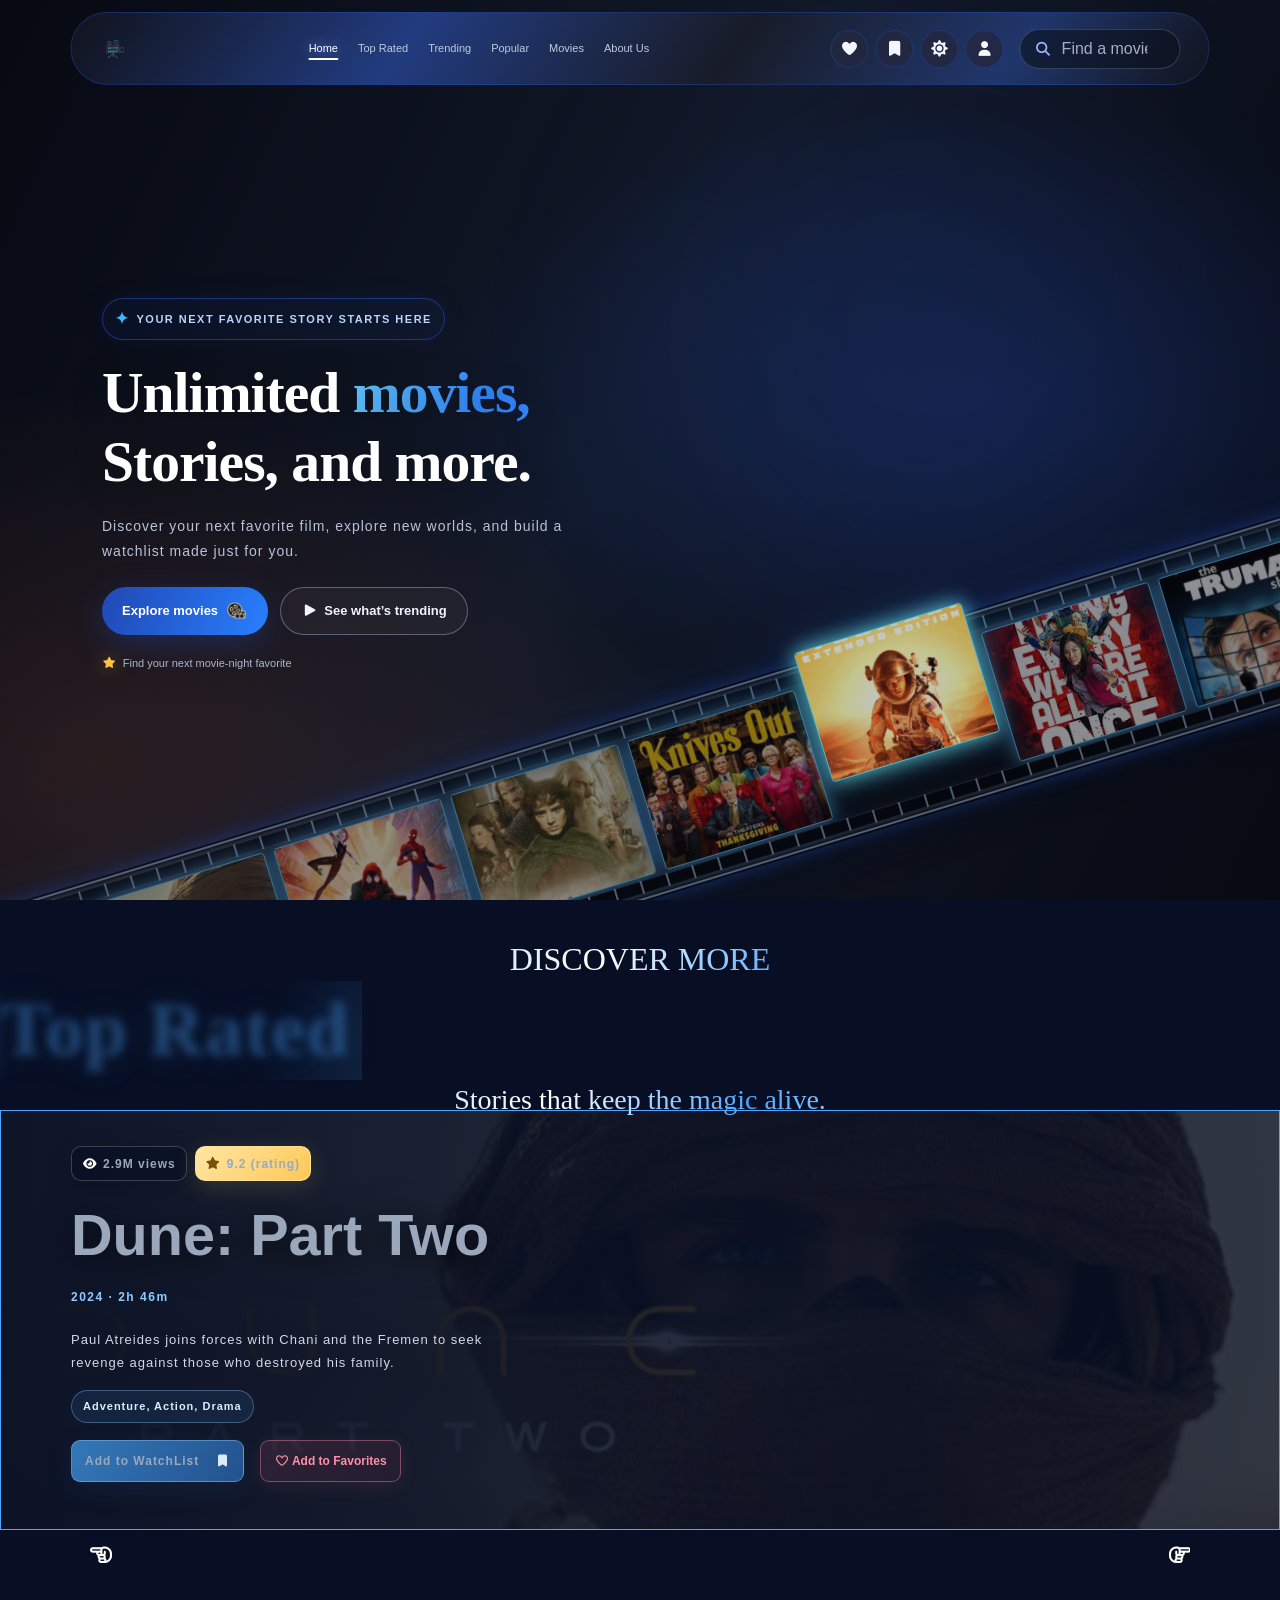
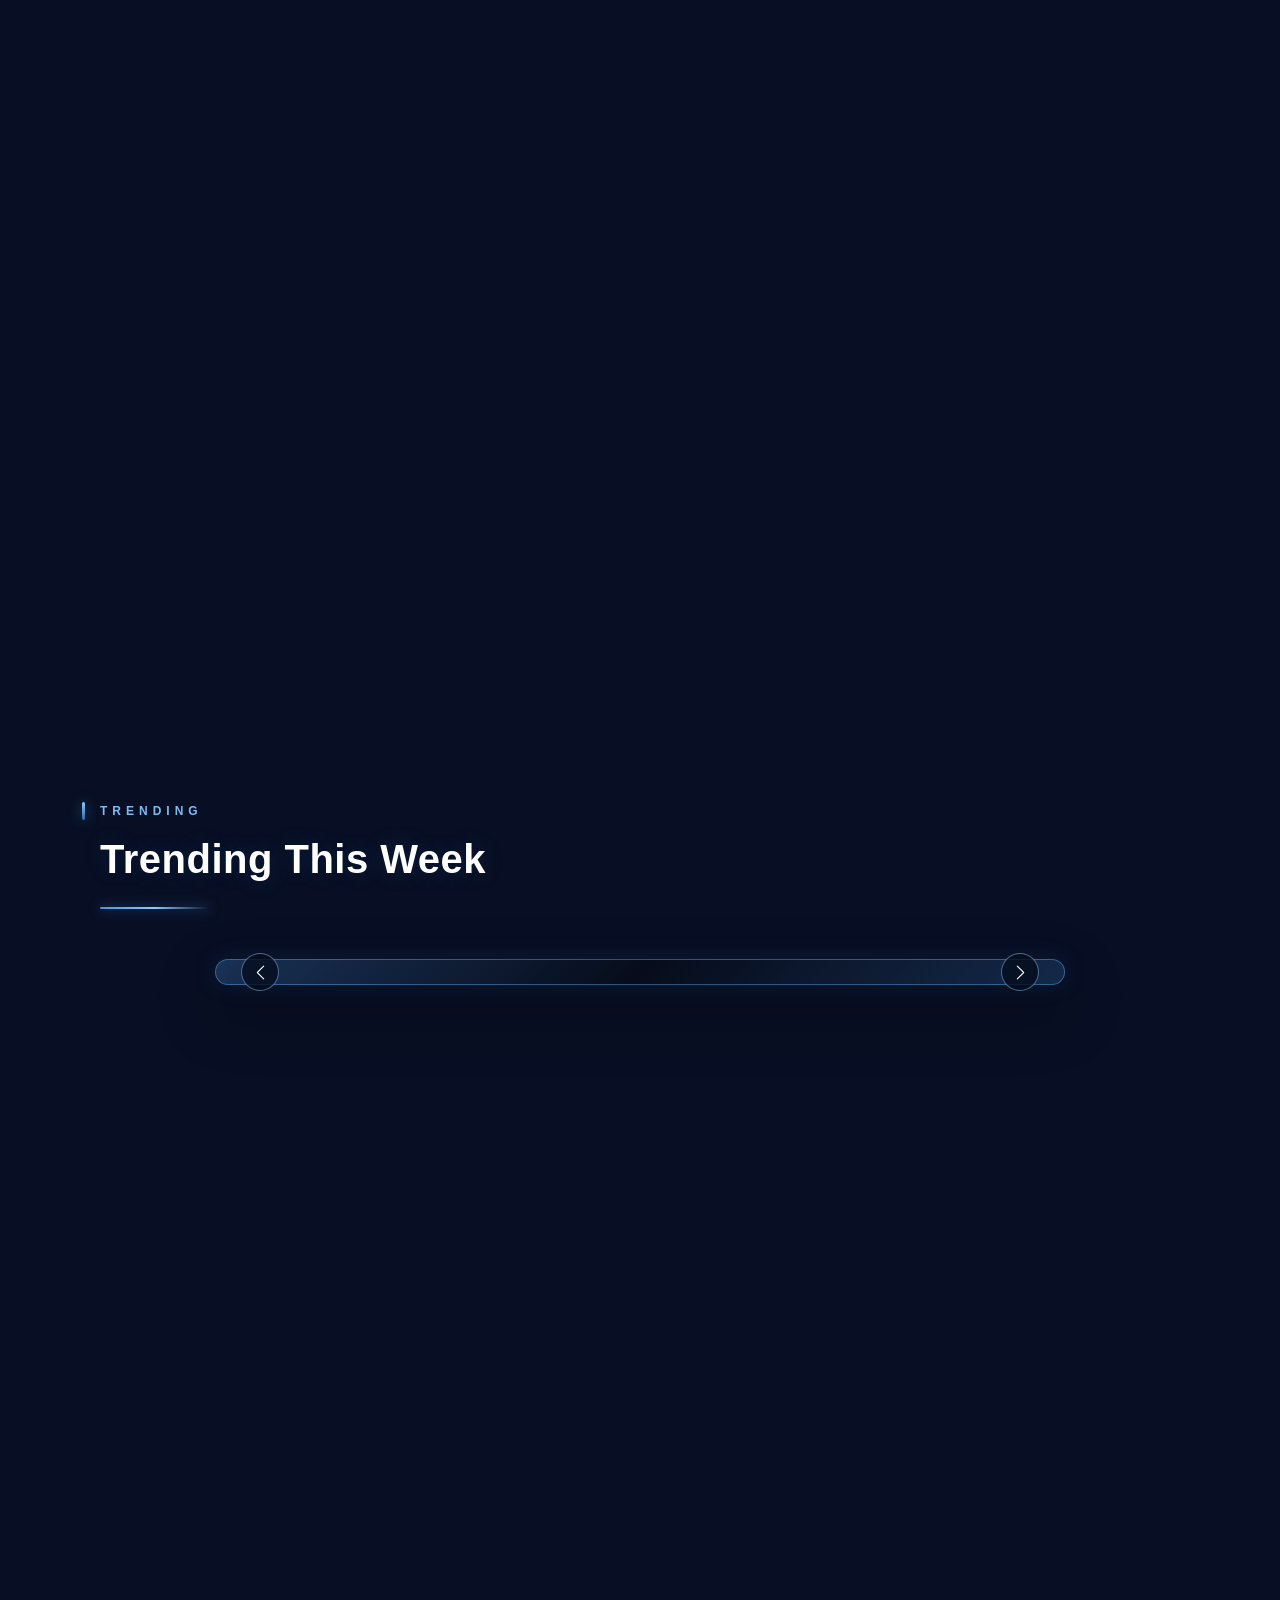
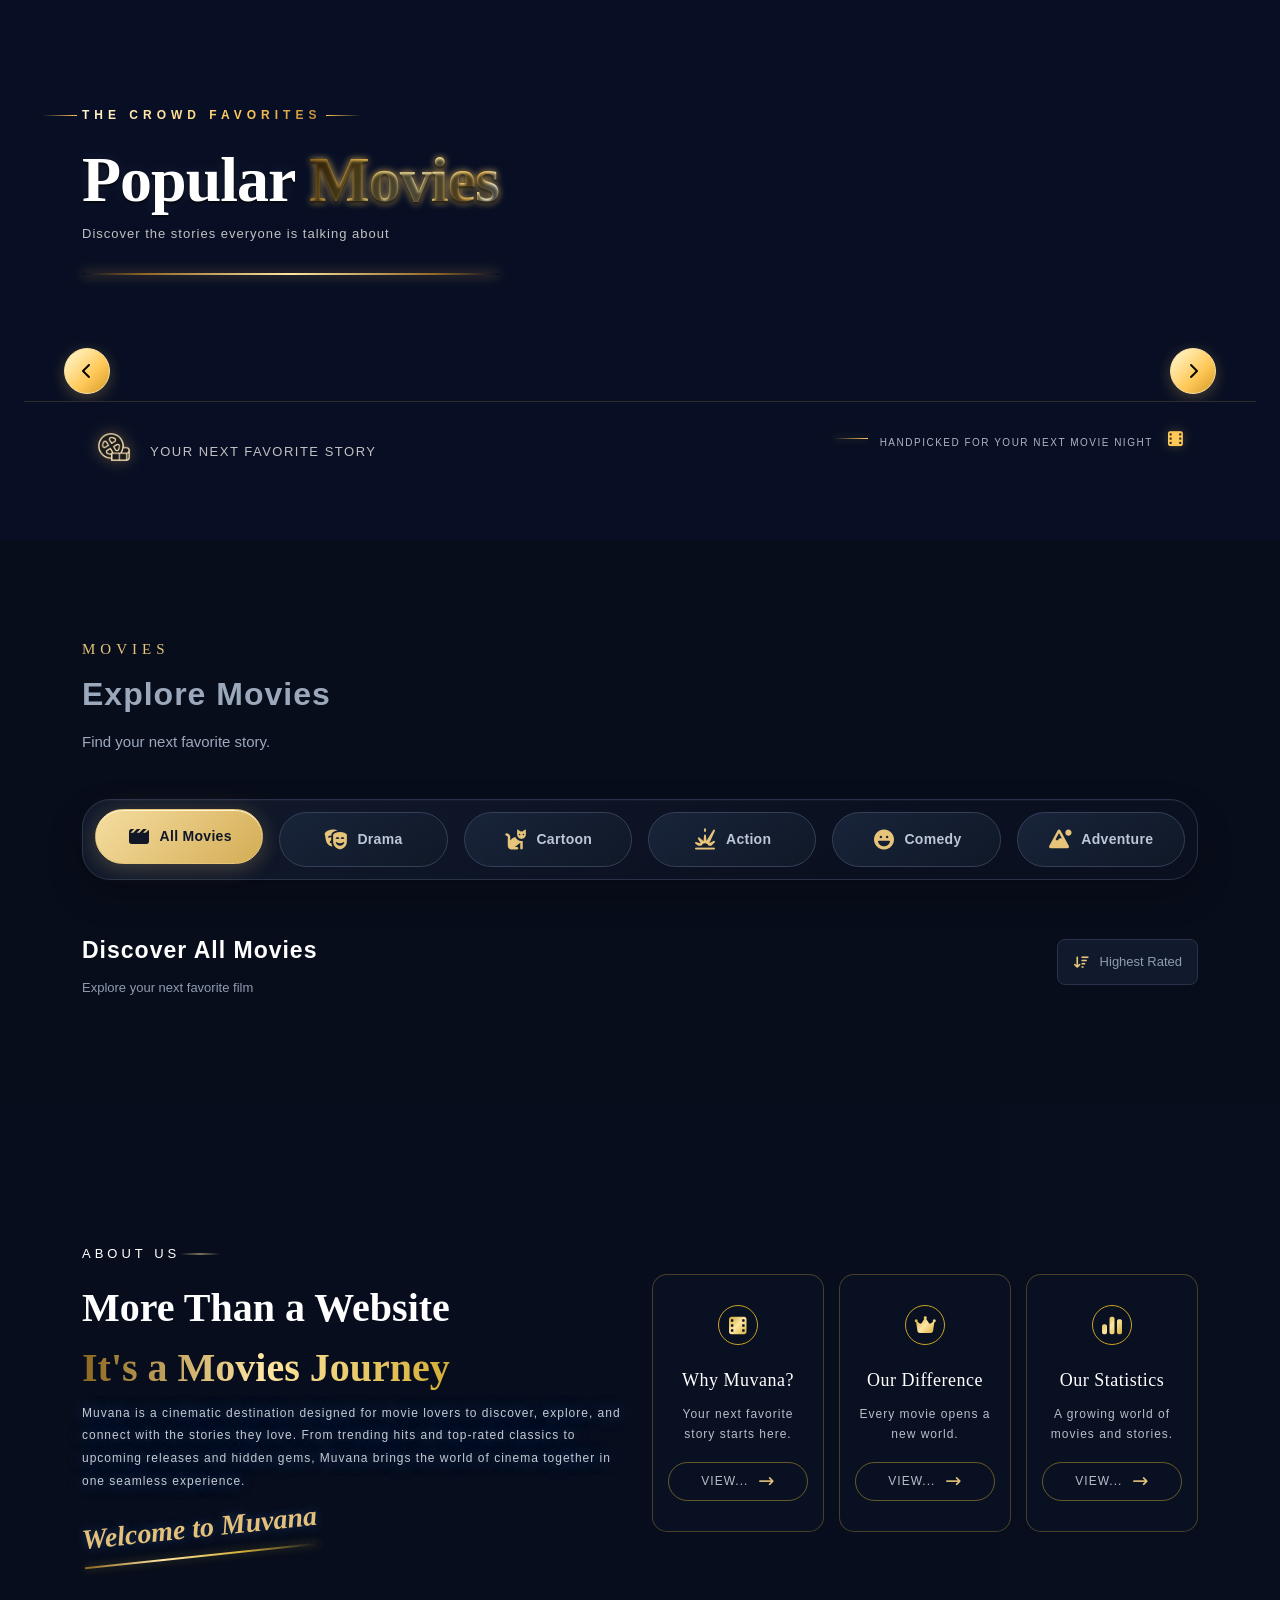
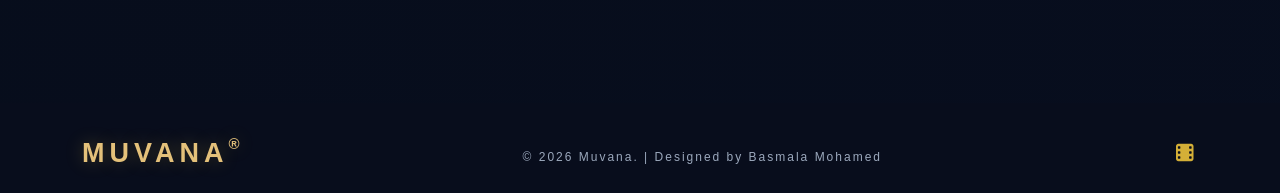
==== index.html @ 85a5c285 "Initial commit" ====
<!doctype html>
<html lang="en">
  <head>
    <!--Meta-->
    <meta charset="UTF-8" />
    <meta name="viewport" content="width=device-width, initial-scale=1.0" />
    <meta name="author" content="Basmala Mohamed" />
    <meta name="keywords" content="" />
    <meta name="description" content="" />
    <title>Muvana</title>

    <!--Style-->
    <link rel="stylesheet" href="css/fonts.css" />
    <link rel="stylesheet" href="css/all.css" />
    <link rel="stylesheet" href="css/bootstrap.min.css" />
    <link rel="stylesheet" href="css/plugins/headAnimations.css" />
    <link rel="stylesheet" href="css/animationPlugins.css" />
    <link rel="stylesheet" href="css/plugins/owl.carousel.min.css" />
    <link rel="stylesheet" href="css/plugins/owl.theme.default.css" />
    <link rel="stylesheet" href="css/keyframes.css" />
    <link rel="stylesheet" href="css/index.css" />
    <link rel="stylesheet" href="css/index.responsive.css" />
    <link id="favicon" rel="icon" href="./images/LOGO.png" />

    <!--Script-->
    <script src="https://cdnjs.cloudflare.com/ajax/libs/jquery/3.7.1/jquery.min.js" defer></script>
    <script src="js/plugins/headAnimations.js" defer></script>
    <script src="./js/plugins/owl.carousel.min.js" defer></script>
    <script src="js/bootstrap.bundle.min.js " defer></script>
    <script src="js/wow.js" defer></script>
    <script src="js/sweetAlert" defer></script>
    <script src="js/functions.js" defer></script>
    <script src="./js/index.js" defer></script>
    <script src="js/notes.js" defer></script>
  </head>

  <body id="main-page">
    <!--navBar-->
    <nav class="navbar">
      <div class="container">
        <!-- Logo -->
        <a class="navbar-brand" href="#home">
          <img src="./images/LOGO.png" class="img-fluid" />
        </a>

        <!--search-->
        <form class="navbar-search" role="search">
          <i class="fa-solid fa-magnifying-glass" aria-hidden="true"></i>
          <input type="search" id="searchInput" placeholder="Find a movie..." aria-label="Search movies" />
        </form>

        <!-- links -->
        <ul class="navbar-links">
          <li><a class="nav-link active" href="#home">Home</a></li>
          <li><a class="nav-link" href="#top">Top Rated</a></li>
          <li><a class="nav-link" href="#trending">Trending</a></li>
          <li><a class="nav-link" href="#popular">Popular</a></li>
          <li><a class="nav-link" href="#movies">Movies</a></li>
          <li><a class="nav-link" href="#about">About Us</a></li>
        </ul>

        <!-- Actions -->
        <div class="navbar-actions">
          <!--fav-->
          <a class="nav-icon" href="#favorites" onclick="openPopup('fav')">
            <i class="fa-solid fa-heart fav"></i>
          </a>

          <!--watch list-->
          <button class="nav-icon" onclick="openPopup('watchLetter')">
            <i class="fa-solid fa-bookmark"></i>
          </button>

          <!--themes-->
          <button class="nav-icon" id="themeButton">
            <i class="fa-solid fa-sun"></i>
          </button>

          <!--login-->
          <button class="nav-icon">
            <a class="login text-decoration-none text-light" href="./login.html">
              <i class="fa-solid fa-user"></i>
            </a>
          </button>
        </div>
      </div>
    </nav>

    <!--HOME-->
    <section id="home" class="position-relative">
      <div class="home-content wow animate__animated animate__backInLeft">
        <span class="welcome">YOUR NEXT FAVORITE STORY STARTS HERE</span>
        <h1>
          Unlimited <span>movies,</span><br />
          Stories, and more.
        </h1>
        <p>Discover your next favorite film, explore new worlds, and build a watchlist made just for you.</p>
        <div class="home-actions">
          <a href="#movies" class="btn-explore"> Explore movies <img src="./images/film.gif" alt="" /> </a>
          <a href="#trending" class="btn-trending"> <i class="fa-solid fa-play"></i> See what’s trending </a>
        </div>
        <div class="home-note">
          <i class="fa-solid fa-star"></i>
          Find your next movie-night favorite
        </div>
      </div>
      <div class="home-films">
        <div class="film-track">
          <div class="box wow animate__animated animate__backInLeft" data-wow-delay="0.2s" data-wow-duration="4s">
            <div class="item"><img src="./images/home-films/images(1).jfif" alt="" /></div>
          </div>
          <div class="box wow animate__animated animate__backInLeft" data-wow-delay="0.2s" data-wow-duration="4s">
            <div class="item"><img src="./images/home-films/images(2).jfif" alt="" /></div>
          </div>
          <div class="box wow animate__animated animate__backInLeft" data-wow-delay="0.2s" data-wow-duration="4s">
            <div class="item"><img src="./images/home-films/images(3).jfif" alt="" /></div>
          </div>
          <div class="box wow animate__animated animate__backInLeft" data-wow-delay="0.2s" data-wow-duration="4s">
            <div class="item"><img src="./images/home-films/images(4).jfif" alt="" /></div>
          </div>
          <div class="box wow animate__animated animate__backInLeft" data-wow-delay="0.2s" data-wow-duration="4s">
            <div class="item"><img src="./images/home-films/images(5).jfif" alt="" /></div>
          </div>
          <div class="box wow animate__animated animate__backInLeft" data-wow-delay="0.2s" data-wow-duration="4s">
            <div class="item"><img src="./images/home-films/images(6).jfif" alt="" /></div>
          </div>
          <div class="box wow animate__animated animate__backInLeft" data-wow-delay="0.2s" data-wow-duration="4s">
            <div class="item"><img src="./images/home-films/images(7).jfif" alt="" /></div>
          </div>
          <div class="box wow animate__animated animate__backInLeft" data-wow-delay="0.2s" data-wow-duration="4s">
            <div class="item"><img src="./images/home-films/images(8).jfif" alt="" /></div>
          </div>
          <div class="box wow animate__animated animate__backInLeft" data-wow-delay="0.2s" data-wow-duration="4s">
            <div class="item"><img src="./images/home-films/images(9).jfif" alt="" /></div>
          </div>
          <div class="box wow animate__animated animate__backInLeft" data-wow-delay="0.2s" data-wow-duration="4s">
            <div class="item"><img src="./images/home-films/images(10).jfif" alt="" /></div>
          </div>
          <div class="box wow animate__animated animate__backInLeft" data-wow-delay="0.2s" data-wow-duration="4s">
            <div class="item"><img src="./images/home-films/images(11).webp" alt="" /></div>
          </div>
          <div class="box wow animate__animated animate__backInLeft" data-wow-delay="0.2s" data-wow-duration="4s">
            <div class="item"><img src="./images/home-films/images(12).jfif" alt="" /></div>
          </div>
          <div class="box wow animate__animated animate__backInLeft" data-wow-delay="0.2s" data-wow-duration="4s">
            <div class="item"><img src="./images/home-films/images(13).jfif" alt="" /></div>
          </div>
          <div class="box wow animate__animated animate__backInLeft" data-wow-delay="0.2s" data-wow-duration="4s">
            <div class="item"><img src="./images/home-films/images(14).jfif" alt="" /></div>
          </div>
          <!--repeat image-->
          <div class="box wow animate__animated animate__backInLeft" data-wow-delay="0.2s" data-wow-duration="4s">
            <div class="item"><img src="./images/home-films/images(1).jfif" alt="" /></div>
          </div>
          <div class="box wow animate__animated animate__backInLeft" data-wow-delay="0.2s" data-wow-duration="4s">
            <div class="item"><img src="./images/home-films/images(2).jfif" alt="" /></div>
          </div>
          <div class="box wow animate__animated animate__backInLeft" data-wow-delay="0.2s" data-wow-duration="4s">
            <div class="item"><img src="./images/home-films/images(3).jfif" alt="" /></div>
          </div>
          <div class="box wow animate__animated animate__backInLeft" data-wow-delay="0.2s" data-wow-duration="4s">
            <div class="item"><img src="./images/home-films/images(4).jfif" alt="" /></div>
          </div>
          <div class="box wow animate__animated animate__backInLeft" data-wow-delay="0.2s" data-wow-duration="4s">
            <div class="item"><img src="./images/home-films/images(5).jfif" alt="" /></div>
          </div>
          <div class="box wow animate__animated animate__backInLeft" data-wow-delay="0.2s" data-wow-duration="4s">
            <div class="item"><img src="./images/home-films/images(6).jfif" alt="" /></div>
          </div>
          <div class="box wow animate__animated animate__backInLeft" data-wow-delay="0.2s" data-wow-duration="4s">
            <div class="item"><img src="./images/home-films/images(7).jfif" alt="" /></div>
          </div>
          <div class="box wow animate__animated animate__backInLeft" data-wow-delay="0.2s" data-wow-duration="4s">
            <div class="item"><img src="./images/home-films/images(8).jfif" alt="" /></div>
          </div>
          <div class="box wow animate__animated animate__backInLeft" data-wow-delay="0.2s" data-wow-duration="4s">
            <div class="item"><img src="./images/home-films/images(9).jfif" alt="" /></div>
          </div>
          <div class="box wow animate__animated animate__backInLeft" data-wow-delay="0.2s" data-wow-duration="4s">
            <div class="item"><img src="./images/home-films/images(10).jfif" alt="" /></div>
          </div>
          <div class="box wow animate__animated animate__backInLeft" data-wow-delay="0.2s" data-wow-duration="4s">
            <div class="item"><img src="./images/home-films/images(11).webp" alt="" /></div>
          </div>
          <div class="box wow animate__animated animate__backInLeft" data-wow-delay="0.2s" data-wow-duration="4s">
            <div class="item"><img src="./images/home-films/images(12).jfif" alt="" /></div>
          </div>
          <div class="box wow animate__animated animate__backInLeft" data-wow-delay="0.2s" data-wow-duration="4s">
            <div class="item"><img src="./images/home-films/images(13).jfif" alt="" /></div>
          </div>
          <div class="box wow animate__animated animate__backInLeft" data-wow-delay="0.2s" data-wow-duration="4s">
            <div class="item"><img src="./images/home-films/images(14).jfif" alt="" /></div>
          </div>
        </div>
      </div>
    </section>

    <!--TRENDING-->
    <section id="top">
      <div class="title">
        <h2>DISCOVER MORE</h2>
        <h1>Top Rated</h1>
        <h3>Stories that keep the magic alive.</h3>
      </div>

      <div class="mainPhoto">
        <div class="content">
          <div class="head">
            <div class="views">
              <i class="fa-solid fa-eye"></i>
              <p>2.9M views</p>
            </div>
            <div class="rate">
              <i class="fa-solid fa-star"></i>
              <p>9.2 (rating)</p>
            </div>
          </div>
          <div class="body">
            <p class="name wow animate__animated animate__bounceIn">Dune: Part Two</p>
            <span class="wow animate__animated animate__bounceIn" data-wow-delay=".2s">2024 · 2h 46m</span>
            <p class="describtion wow animate__animated animate__bounceIn" data-wow-delay=".5s">Paul Atreides joins forces with Chani and the Fremen to seek revenge against those who destroyed his family.</p>
            <p class="genre wow animate__animated animate__bounceIn" data-wow-delay=".8s">Adventure, Action, Drama</p>
          </div>
          <div class="footer d-flex flex-row column-gap-3">
            <button class="d-flex flex-row align-items-center column-gap-3 wow animate__animated animate__zoomIn">
              <p class="m-0">Add to WatchList</p>
              <i class="fa-solid fa-bookmark"></i>
            </button>
            <button class="favorite wow animate__animated animate__zoomIn">
              <i class="fa-regular fa-heart"></i>
              <span>Add to Favorites</span>
            </button>
          </div>
        </div>
      </div>

      <div class="container">
        <div class="body">
          <div class="row"></div>
          <div class="indicators wow animate__animated animate__zoomIn">
            <div class="left">
              <i class="fa-regular fa-hand-point-left"></i>
            </div>
            <div class="right">
              <i class="fa-regular fa-hand-point-right"></i>
            </div>
          </div>
        </div>
      </div>
    </section>

    <!--popup of filmsInfo-->
    <div class="popup" id="filmsInfo" data-popup-name="info">
      <div class="popup-box">
        <img class="popup-background" src="" alt="" />
        <div class="popup-layer"></div>

        <div class="popup-head">
          <a href="#home" class="popup-brand">MUVANA<span>.</span></a>

          <div class="popup-s">
            <span class="popup-hint">
              <i class="fa-solid fa-film"></i>
              CINEMATIC EXPERIENCE
            </span>
            <button class="close-popup">
              <i class="fa-solid fa-chevron-left close" onclick="closPopup()"></i>
            </button>
          </div>
        </div>

        <div class="popup-content">
          <div class="popup-film">
            <div class="popup-film-frame">
              <img class="popup-filmImage" src="" />
              <span class="film-label">NOW SHOWING</span>
            </div>

            <div class="film-rating">
              <i class="fa-solid fa-star"></i>
              <span class="popup-rate"></span>
              <span class="rating-max">/ 10</span>
            </div>

            <div class="film-caption">
              <i class="fa-solid fa-clapperboard"></i>
              Muvana films
            </div>
          </div>

          <div class="movie-details">
            <span class="popup-first"> MUVANA ORIGINAL EXPERIENCE </span>

            <h1 class="popup-title"></h1>

            <div class="popup-informations">
              <span class="info-item">
                <i class="fa-regular fa-calendar"></i>
                <span class="popup-date"></span>
              </span>

              <span class="info-point"></span>

              <span class="info-item">
                <i class="fa-regular fa-clock"></i>
                <span class="popup-runtime"></span>
              </span>

              <span class="info-point"></span>

              <span class="popup-adult"></span>
            </div>

            <div class="popup-genres">
              <span></span>
              <span></span>
            </div>

            <div class="describtion">
              <i class="fa-solid fa-align-left"></i>
              <h2></h2>
            </div>

            <p class="popup-description"></p>

            <div class="popup-actions">
              <a class="popup-trailer" href="#">
                <i class="fa-solid fa-play"></i>
                Watch Trailer
              </a>

              <button class="popup-favorite">
                <i class="fa-regular fa-heart"></i>
                <span>Add to Favorites</span>
              </button>

              <button class="popup-watchlist">
                <i class="fa-solid fa-bookmark"></i>
                <span>Watch Later</span>
              </button>
            </div>

            <div class="popup-stats">
              <div class="stat-item">
                <i class="fa-solid fa-star"></i>
                <div>
                  <span class="popup-stat-rate"></span>
                  <span>IMDb-style score</span>
                </div>
              </div>

              <div class="stat-item">
                <i class="fa-solid fa-film"></i>
                <div>
                  <span class="popup-stat-genre"></span>
                  <span>Genre</span>
                </div>
              </div>

              <div class="stat-item">
                <i class="fa-solid fa-clock"></i>
                <div>
                  <span class="popup-stat-runtime"></span>
                  <span>Runtime</span>
                </div>
              </div>
            </div>
          </div>
        </div>

        <div class="popup-lower">
          <div class="overviewing">
            <button>
              <i class="fa-solid fa-film"></i>
              Overview
            </button>

            <div class="section-overview-head">
              <div>
                <span class="section-info">BEHIND THE STORY</span>
                <h2>Discover the story</h2>
              </div>

              <i class="fa-solid fa-book-open section-icon"></i>
            </div>

            <div class="film-note">
              <i class="fa-solid fa-quote-left"></i>
              <p></p>
              <span>THE MUVANA EXPERIENCE</span>
            </div>
          </div>

          <footer class="popup-bottom">
            <span><i class="fa-solid fa-clapperboard"></i> MUVANA</span>
            <span>YOUR NEXT FAVORITE STORY STARTS HERE</span>
            <button class="back-to-top"><a href="#home" class="text-decoration-none" onclick="closPopup()">Back to home</a> <i class="fa-solid fa-arrow-up"></i></button>
          </footer>
        </div>
      </div>
    </div>

    <!--iframe popup-->
    <div class="popup" id="watchPopup">
      <div class="video-box">
        <button type="button" id="closeVideo">
          <i class="fa-solid fa-arrow-right-from-bracket"></i>
        </button>

        <iframe id="movieTrailer" src=""> </iframe>
      </div>
    </div>

    <!--trending-->
    <section id="trending" class="py-5">
      <div class="container">
        <div class="title">
          <span>trending </span>
          <p>Trending This Week</p>
        </div>
        <div id="carouselExampleFade" class="carousel slide carousel-fade movie-carousel">
          <div class="carousel-indicators"></div>

          <div class="carousel-inner"></div>

          <button class="carousel-control-prev" type="button" data-bs-target="#carouselExampleFade" data-bs-slide="prev" aria-label="Previous">
            <span class="carousel-control-prev-icon" aria-hidden="true"></span>
          </button>

          <button class="carousel-control-next" type="button" data-bs-target="#carouselExampleFade" data-bs-slide="next" aria-label="Next">
            <span class="carousel-control-next-icon" aria-hidden="true"></span>
          </button>
        </div>
      </div>
    </section>

    <!--popular-->
    <section id="popular" class="py-5">
      <div class="container">
        <div class="head d-flex flex-row justify-content-between align-items-center">
          <div class="title">
            <p class="m">THE CROWD FAVORITES</p>
            <h2 class="h1">Popular <span>Movies</span></h2>
            <p class="hint">Discover the stories everyone is talking about</p>
          </div>
        </div>
      </div>

      <div class="content overflow-hidden mx-4">
        <div class="body">
          <div class="row basmala"></div>
          <div class="arrows">
            <i class="fa-solid fa-chevron-left left" id="prevPopular"></i>
            <i class="fa-solid fa-chevron-right right" id="nextPopular"></i>
          </div>
        </div>

        <div class="footer">
          <div class="row">
            <div class="col-lg-6 part1">
              <div class="item d-flex flex-row column-gap-3 align-items-center">
                <img src="./images/film.gif" alt="" class="img-fluid" />
                <p class="mb-0">YOUR NEXT FAVORITE STORY</p>
              </div>
            </div>
            <div class="col-lg-6 part2">
              <div class="item">
                <span class="line"></span>
                <p class="mb-0">HANDPICKED FOR YOUR NEXT MOVIE NIGHT</p>
                <i class="fa-solid fa-film"></i>
              </div>
            </div>
          </div>
        </div>
      </div>
    </section>

    <!--movies-->
    <section id="movies">
      <div class="container">
        <div class="title">
          <h2>Movies</h2>
          <p>Explore Movies</p>
          <span>Find your next favorite story.</span>
        </div>

        <div class="body">
          <!-- Categories -->

          <div class="choosing-category">
            <div class="row g-3">
              <div class="col-6 col-md-4 col-lg-2">
                <div class="item d-flex flex-row column-gap-2 justify-content-center align-items-center active">
                  <i class="fa-solid fa-clapperboard mb-0"></i>
                  <p class="mb-0">All Movies</p>
                </div>
              </div>

              <div class="col-6 col-md-4 col-lg-2">
                <div class="item d-flex flex-row column-gap-2 justify-content-center align-items-center">
                  <i class="fa-solid fa-masks-theater mb-0"></i>
                  <p class="mb-0">Drama</p>
                </div>
              </div>

              <div class="col-6 col-md-4 col-lg-2">
                <div class="item d-flex flex-row column-gap-2 justify-content-center align-items-center">
                  <i class="fa-solid fa-cat mb-0"></i>
                  <p class="mb-0">Cartoon</p>
                </div>
              </div>

              <div class="col-6 col-md-4 col-lg-2">
                <div class="item d-flex flex-row column-gap-2 justify-content-center align-items-center">
                  <i class="fa-solid fa-explosion mb-0"></i>
                  <p class="mb-0">Action</p>
                </div>
              </div>

              <div class="col-6 col-md-4 col-lg-2">
                <div class="item d-flex flex-row column-gap-2 justify-content-center align-items-center">
                  <i class="fa-solid fa-face-laugh mb-0"></i>
                  <p class="mb-0">Comedy</p>
                </div>
              </div>

              <div class="col-6 col-md-4 col-lg-2">
                <div class="item d-flex flex-row column-gap-2 justify-content-center align-items-center">
                  <i class="fa-solid fa-mountain-sun mb-0"></i>
                  <p class="mb-0">Adventure</p>
                </div>
              </div>
            </div>
          </div>

          <!-- All Movies -->
          <div class="movies">
            <div class="movies-header">
              <div class="text">
                <p class="discover">Discover All Movies</p>
                <span>Explore your next favorite film</span>
              </div>

              <div class="sort">
                <i class="fa-solid fa-arrow-down-wide-short"></i>
                <span>Highest Rated</span>
              </div>
            </div>

            <div class="row g-4 dataRow"></div>
          </div>
        </div>
      </div>
    </section>

    <!--About Us-->
    <section id="about" class="py-5">
      <div class="container">
        <div class="row">
          <div class="col-lg-6">
            <div class="item">
              <span>ABOUT US</span>
              <h2 class="h1">More Than a Website</h2>
              <h2 class="h1 sec">It's a Movies Journey</h2>
              <p>Muvana is a cinematic destination designed for movie lovers to discover, explore, and connect with the stories they love. From trending hits and top-rated classics to upcoming releases and hidden gems, Muvana brings the world of cinema together in one seamless experience.</p>
              <h3>Welcome to Muvana</h3>
            </div>
          </div>
          <div class="col-lg-6">
            <div class="about-cards">
              <div class="about-card">
                <i class="fa-solid fa-film logo"></i>
                <h3>Why Muvana?</h3>
                <p>Your next favorite story starts here.</p>
                <button class="d-flex flex-row align-items-center" onclick="openPopup('why-us')">
                  <p>VIEW...</p>
                  <i class="fa-solid fa-arrow-right-long arrow"></i>
                </button>
              </div>

              <div class="about-card">
                <i class="fa-solid fa-crown logo"></i>
                <h3>Our Difference</h3>
                <p>Every movie opens a new world.</p>
                <button class="d-flex flex-row align-items-center" onclick="openPopup('our-difference')">
                  <p>VIEW...</p>
                  <i class="fa-solid fa-arrow-right-long arrow"></i>
                </button>
              </div>

              <div class="about-card">
                <i class="fa-solid fa-chart-simple logo"></i>
                <h3>Our Statistics</h3>
                <p>A growing world of movies and stories.</p>
                <button class="d-flex flex-row align-items-center" onclick="openPopup('Statistics')">
                  <p>VIEW...</p>
                  <i class="fa-solid fa-arrow-right-long arrow"></i>
                </button>
              </div>
            </div>
          </div>
        </div>
      </div>
    </section>

    <!--Why Muvana Popup-->
    <div class="popup py-5" data-popup-name="why-us">
      <div class="container">
        <div class="popup-content">
          <div class="head">
            <i class="fa-solid fa-film"></i>
            <span>THE MUVANA EXPERIENCE</span>
            <h2>Why Choose Muvana?</h2>
          </div>
          <p class="info">Muvana is more than a movie website. It's your personal destination to discover unforgettable stories, explore different worlds, and find your next favorite movie.</p>
          <div class="body">
            <div class="one">
              <i class="fa-solid fa-film"></i>
              <p>Curated Collection</p>
            </div>
            <div class="two">
              <i class="fa-solid fa-star"></i>
              <p>Really Rating & Reviews</p>
            </div>
            <div class="three">
              <i class="fa-brands fa-searchengin"></i>
              <p>Easy Discovery</p>
            </div>
            <div class="four">
              <i class="fa-solid fa-hand-holding-heart"></i>
              <p>Your Favorite WatchList</p>
            </div>
            <button class="close-popup" onclick="closePopup()">
              <span>BACK TO EXPLORING</span>
              <i class="fa-solid fa-arrow-right"></i>
            </button>
          </div>
        </div>
      </div>
    </div>

    <!-- Our Difference Popup -->
    <div class="popup py-5" data-popup-name="our-difference">
      <div class="container">
        <div class="difference-content">
          <div class="difference-head">
            <span>BEYOND THE SCREEN</span>
            <h2>Every Story Has <span>A World.</span></h2>
            <p>We believe movies are more than entertainment. They are new perspectives, unforgettable moments, and journeys waiting to be discovered.</p>
          </div>

          <div class="difference">
            <div class="difference-card">
              <span class="card-number">01</span>
              <div class="card-icon">
                <i class="fa-solid fa-earth-americas"></i>
              </div>
              <h3>Worlds Without Limits</h3>
              <p>Travel beyond the ordinary and explore stories from different cultures, places, and imaginations.</p>
            </div>

            <div class="difference-card">
              <span class="card-number">02</span>
              <div class="card-icon">
                <i class="fa-solid fa-masks-theater"></i>
              </div>
              <h3>Stories for Every Mood</h3>
              <p>From thrilling adventures to heartfelt moments, there is always a story that fits your mood.</p>
            </div>

            <div class="difference-card">
              <span class="card-number">03</span>
              <div class="card-icon">
                <i class="fa-solid fa-wand-magic-sparkles"></i>
              </div>
              <h3>Moments of Wonder</h3>
              <p>Find unexpected favorites, explore new ideas, and let every movie surprise you.</p>
            </div>

            <div class="difference-card">
              <span class="card-number">04</span>
              <div class="card-icon">
                <i class="fa-solid fa-compass"></i>
              </div>
              <h3>Your Own Journey</h3>
              <p>Make every visit your own and discover cinema in a way that feels personal to you.</p>
            </div>
          </div>

          <div class="difference-footer">
            <i class="fa-solid fa-infinity"></i>
            <p>ONE DESTINATION. ENDLESS STORIES.</p>
          </div>

          <button class="difference-close" onclick="closePopup()">
            <span>BACK TO EXPLORING</span>
            <i class="fa-solid fa-arrow-right"></i>
          </button>
        </div>
      </div>
    </div>

    <!--our statistics popup-->
    <div class="popup py-5" data-popup-name="Statistics">
      <div class="container">
        <div class="statistics-heading">
          <span>BEHIND THE SCREEN</span>
          <h2>Numbers Tell <span class="b">Stories</span></h2>
          <p>Every number holds a world of unforgettable stories.</p>
        </div>

        <div class="statistics-content">
          <div class="statistic-card">
            <div class="statistic-icon">
              <i class="fa-solid fa-film"></i>
            </div>
            <h3 class="text-light">1,250<span>+</span></h3>
            <p>Movies Collection</p>
            <div class="statistic-line"></div>
          </div>

          <div class="statistic-card">
            <div class="statistic-icon">
              <i class="fa-solid fa-clapperboard"></i>
            </div>
            <h3 class="text-light">35<span>+</span></h3>
            <p>Movie Genres</p>
            <div class="statistic-line"></div>
          </div>

          <div class="statistic-card">
            <div class="statistic-icon">
              <i class="fa-solid fa-star"></i>
            </div>
            <h3 class="text-light">9.2<span>/10</span></h3>
            <p>Viewer Experience</p>
            <div class="statistic-line"></div>
          </div>

          <div class="statistic-card">
            <div class="statistic-icon">
              <i class="fa-solid fa-globe"></i>
            </div>
            <h3 class="text-light">80<span>+</span></h3>
            <p>Worlds to Explore</p>
            <div class="statistic-line"></div>
          </div>
        </div>

        <button class="ntn-close" onclick="closePopup()"><i class="fa-regular fa-hand-point-left"></i> CONTINUE EXPLORING</button>
      </div>
    </div>

    <!--footer-->
    <footer class="footer">
      <div class="container d-flex flex-row justify-content-between align-items-center">
        <div class="footer-film"></div>

        <a href="#home" class="footer-logo"> MUVANA<span>®</span> </a>

        <p class="mb-0">© 2026 Muvana. | Designed by Basmala Mohamed</p>

        <i class="fa-solid fa-film footer-icon"></i>
      </div>
    </footer>

    <!--no search found-->
    <div class="popup" data-popup-name="not-found" onclick="closePopup()">
      <div class="no-results-box">
        <i class="fa-regular fa-face-sad-cry fa-bounce cry"></i>
        <h3>No Results Found</h3>

        <p>We couldn't find any movies matching your search. Try another title or explore our collection.</p>

        <a href="#movies" class="explore-btn" onclick="closePopup()">
          <i class="fa-solid fa-compass"></i>
          Explore Movies
          <i class="fa-solid fa-arrow-right"></i>
        </a>
      </div>
    </div>

    <!--favorite popup-->
    <div class="popup" data-popup-name="fav" onclick="closePopup()">
      <div class="box">
        <div class="head">
          <div class="first">
            <p>My Favorites</p>
            <i class="fa-regular fa-heart"></i>
          </div>

          <i class="fa-regular fa-circle-xmark" onclick="closePopup()"></i>
        </div>
        <div class="body">
          <div class="info">
            <div class="first">Your Collection</div>
            <div class="second">Saved<i class="fa-solid fa-heart"></i></div>
          </div>
          <div class="content"></div>
        </div>
      </div>
    </div>

    <!--watch letter popup-->
    <div class="popup" data-popup-name="watchLetter" onclick="closePopup()">
      <div class="box">
        <div class="head">
          <div class="first">
            <p>Watch Later</p>
            <i class="fa-regular fa-clock"></i>
          </div>

          <i class="fa-regular fa-circle-xmark" onclick="closePopup()"></i>
        </div>
        <div class="body">
          <div class="info">
            <div class="first">Your Watchlist</div>
            <div class="second">Saved <i class="fa-regular fa-bookmark"></i></div>
          </div>
          <div class="content"></div>
        </div>
      </div>
    </div>

    <!-- Muvana Loader -->
    <div class="loading-page">
      <div class="curtain curtain-left"></div>
      <div class="curtain curtain-right"></div>

      <div class="loader-content">
        <i class="fa-solid fa-film"></i>

        <h1>MUVANA</h1>

        <p>EVERY FRAME TELLS A STORY</p>

        <div class="loader-line">
          <span></span>
        </div>

        <basmala>PREPARING YOUR EXPERIENCE</basmala>
      </div>
    </div>
  </body>
</html>
---- css/fonts.css ----
/* latin-ext */
@font-face {
  font-family: "DM Sans";
  font-style: italic;
  font-weight: 100 1000;
  font-display: swap;
  src: url(https://fonts.gstatic.com/s/dmsans/v17/rP2Fp2ywxg089UriCZa4ET-DNl0.woff2) format("woff2");
  unicode-range: U+0100-02BA, U+02BD-02C5, U+02C7-02CC, U+02CE-02D7, U+02DD-02FF, U+0304, U+0308, U+0329, U+1D00-1DBF, U+1E00-1E9F, U+1EF2-1EFF, U+2020, U+20A0-20AB, U+20AD-20C4, U+2113, U+2C60-2C7F, U+A720-A7FF;
}
/* latin */
@font-face {
  font-family: "DM Sans";
  font-style: italic;
  font-weight: 100 1000;
  font-display: swap;
  src: url(https://fonts.gstatic.com/s/dmsans/v17/rP2Fp2ywxg089UriCZa4Hz-D.woff2) format("woff2");
  unicode-range: U+0000-00FF, U+0131, U+0152-0153, U+02BB-02BC, U+02C6, U+02DA, U+02DC, U+0304, U+0308, U+0329, U+2000-206F, U+20AC, U+2122, U+2191, U+2193, U+2212, U+2215, U+FEFF, U+FFFD;
}
/* latin-ext */
@font-face {
  font-family: "DM Sans";
  font-style: normal;
  font-weight: 100 1000;
  font-display: swap;
  src: url(https://fonts.gstatic.com/s/dmsans/v17/rP2Hp2ywxg089UriCZ2IHSeH.woff2) format("woff2");
  unicode-range: U+0100-02BA, U+02BD-02C5, U+02C7-02CC, U+02CE-02D7, U+02DD-02FF, U+0304, U+0308, U+0329, U+1D00-1DBF, U+1E00-1E9F, U+1EF2-1EFF, U+2020, U+20A0-20AB, U+20AD-20C4, U+2113, U+2C60-2C7F, U+A720-A7FF;
}
/* latin */
@font-face {
  font-family: "DM Sans";
  font-style: normal;
  font-weight: 100 1000;
  font-display: swap;
  src: url(https://fonts.gstatic.com/s/dmsans/v17/rP2Hp2ywxg089UriCZOIHQ.woff2) format("woff2");
  unicode-range: U+0000-00FF, U+0131, U+0152-0153, U+02BB-02BC, U+02C6, U+02DA, U+02DC, U+0304, U+0308, U+0329, U+2000-206F, U+20AC, U+2122, U+2191, U+2193, U+2212, U+2215, U+FEFF, U+FFFD;
}
/* cyrillic-ext */
@font-face {
  font-family: "Forum";
  font-style: normal;
  font-weight: 400;
  font-display: swap;
  src: url(https://fonts.gstatic.com/s/forum/v19/6aey4Ky-Vb8Ew8IcOpIq3g.woff2) format("woff2");
  unicode-range: U+0460-052F, U+1C80-1C8A, U+20B4, U+2DE0-2DFF, U+A640-A69F, U+FE2E-FE2F;
}
/* cyrillic */
@font-face {
  font-family: "Forum";
  font-style: normal;
  font-weight: 400;
  font-display: swap;
  src: url(https://fonts.gstatic.com/s/forum/v19/6aey4Ky-Vb8Ew8IVOpIq3g.woff2) format("woff2");
  unicode-range: U+0301, U+0400-045F, U+0490-0491, U+04B0-04B1, U+2116;
}
/* latin-ext */
@font-face {
  font-family: "Forum";
  font-style: normal;
  font-weight: 400;
  font-display: swap;
  src: url(https://fonts.gstatic.com/s/forum/v19/6aey4Ky-Vb8Ew8IfOpIq3g.woff2) format("woff2");
  unicode-range: U+0100-02BA, U+02BD-02C5, U+02C7-02CC, U+02CE-02D7, U+02DD-02FF, U+0304, U+0308, U+0329, U+1D00-1DBF, U+1E00-1E9F, U+1EF2-1EFF, U+2020, U+20A0-20AB, U+20AD-20C4, U+2113, U+2C60-2C7F, U+A720-A7FF;
}
/* latin */
@font-face {
  font-family: "Forum";
  font-style: normal;
  font-weight: 400;
  font-display: swap;
  src: url(https://fonts.gstatic.com/s/forum/v19/6aey4Ky-Vb8Ew8IROpI.woff2) format("woff2");
  unicode-range: U+0000-00FF, U+0131, U+0152-0153, U+02BB-02BC, U+02C6, U+02DA, U+02DC, U+0304, U+0308, U+0329, U+2000-206F, U+20AC, U+2122, U+2191, U+2193, U+2212, U+2215, U+FEFF, U+FFFD;
}
/* cyrillic-ext */
@font-face {
  font-family: "Roboto";
  font-style: italic;
  font-weight: 100 900;
  font-stretch: 100%;
  font-display: swap;
  src: url(https://fonts.gstatic.com/s/roboto/v51/KFO5CnqEu92Fr1Mu53ZEC9_Vu3r1gIhOszmkC3kaWzU.woff2) format("woff2");
  unicode-range: U+0460-052F, U+1C80-1C8A, U+20B4, U+2DE0-2DFF, U+A640-A69F, U+FE2E-FE2F;
}
/* cyrillic */
@font-face {
  font-family: "Roboto";
  font-style: italic;
  font-weight: 100 900;
  font-stretch: 100%;
  font-display: swap;
  src: url(https://fonts.gstatic.com/s/roboto/v51/KFO5CnqEu92Fr1Mu53ZEC9_Vu3r1gIhOszmkAnkaWzU.woff2) format("woff2");
  unicode-range: U+0301, U+0400-045F, U+0490-0491, U+04B0-04B1, U+2116;
}
/* greek-ext */
@font-face {
  font-family: "Roboto";
  font-style: italic;
  font-weight: 100 900;
  font-stretch: 100%;
  font-display: swap;
  src: url(https://fonts.gstatic.com/s/roboto/v51/KFO5CnqEu92Fr1Mu53ZEC9_Vu3r1gIhOszmkCnkaWzU.woff2) format("woff2");
  unicode-range: U+1F00-1FFF;
}
/* greek */
@font-face {
  font-family: "Roboto";
  font-style: italic;
  font-weight: 100 900;
  font-stretch: 100%;
  font-display: swap;
  src: url(https://fonts.gstatic.com/s/roboto/v51/KFO5CnqEu92Fr1Mu53ZEC9_Vu3r1gIhOszmkBXkaWzU.woff2) format("woff2");
  unicode-range: U+0370-0377, U+037A-037F, U+0384-038A, U+038C, U+038E-03A1, U+03A3-03FF;
}
/* math */
@font-face {
  font-family: "Roboto";
  font-style: italic;
  font-weight: 100 900;
  font-stretch: 100%;
  font-display: swap;
  src: url(https://fonts.gstatic.com/s/roboto/v51/KFO5CnqEu92Fr1Mu53ZEC9_Vu3r1gIhOszmkenkaWzU.woff2) format("woff2");
  unicode-range:
    U+0302-0303, U+0305, U+0307-0308, U+0310, U+0312, U+0315, U+031A, U+0326-0327, U+032C, U+032F-0330, U+0332-0333, U+0338, U+033A, U+0346, U+034D, U+0391-03A1, U+03A3-03A9, U+03B1-03C9, U+03D1, U+03D5-03D6, U+03F0-03F1, U+03F4-03F5, U+2016-2017, U+2034-2038, U+203C, U+2040, U+2043, U+2047, U+2050, U+2057, U+205F, U+2070-2071, U+2074-209F,
    U+20D0-20DC, U+20E1, U+20E5-20EF, U+2100-2112, U+2114-2115, U+2117-2121, U+2123-214F, U+2190, U+2192, U+2194-21AE, U+21B0-21E5, U+21F1-21F2, U+21F4-2211, U+2213-2214, U+2216-22FF, U+2308-230B, U+2310, U+2319, U+231C-2321, U+2336-237A, U+237C, U+2395, U+239B-23B7, U+23D0, U+23DC-23E1, U+2474-2475, U+25AF, U+25B3, U+25B7, U+25BD, U+25C1, U+25CA,
    U+25CC, U+25FB, U+266D-266F, U+27C0-27FF, U+2900-2AFF, U+2B0E-2B11, U+2B30-2B4C, U+2BFE, U+3030, U+FF5B, U+FF5D, U+1D400-1D7FF, U+1EE00-1EEFF;
}
/* symbols */
@font-face {
  font-family: "Roboto";
  font-style: italic;
  font-weight: 100 900;
  font-stretch: 100%;
  font-display: swap;
  src: url(https://fonts.gstatic.com/s/roboto/v51/KFO5CnqEu92Fr1Mu53ZEC9_Vu3r1gIhOszmkaHkaWzU.woff2) format("woff2");
  unicode-range:
    U+0001-000C, U+000E-001F, U+007F-009F, U+20DD-20E0, U+20E2-20E4, U+2150-218F, U+2190, U+2192, U+2194-2199, U+21AF, U+21E6-21F0, U+21F3, U+2218-2219, U+2299, U+22C4-22C6, U+2300-243F, U+2440-244A, U+2460-24FF, U+25A0-27BF, U+2800-28FF, U+2921-2922, U+2981, U+29BF, U+29EB, U+2B00-2BFF, U+4DC0-4DFF, U+FFF9-FFFB, U+10140-1018E, U+10190-1019C,
    U+101A0, U+101D0-101FD, U+102E0-102FB, U+10E60-10E7E, U+1D2C0-1D2D3, U+1D2E0-1D37F, U+1F000-1F0FF, U+1F100-1F1AE, U+1F1E6-1F1FF, U+1F30D-1F30F, U+1F315, U+1F31C, U+1F31E, U+1F320-1F32C, U+1F336, U+1F378, U+1F37D, U+1F382, U+1F393-1F39F, U+1F3A7-1F3A8, U+1F3AC-1F3AF, U+1F3C2, U+1F3C4-1F3C6, U+1F3CA-1F3CE, U+1F3D4-1F3E0, U+1F3ED, U+1F3F1-1F3F3,
    U+1F3F5-1F3F7, U+1F408, U+1F415, U+1F41F, U+1F426, U+1F43F, U+1F441-1F442, U+1F444, U+1F446-1F449, U+1F44C-1F44E, U+1F453, U+1F46A, U+1F47D, U+1F4A3, U+1F4B0, U+1F4B3, U+1F4B9, U+1F4BB, U+1F4BF, U+1F4C8-1F4CB, U+1F4D6, U+1F4DA, U+1F4DF, U+1F4E3-1F4E6, U+1F4EA-1F4ED, U+1F4F7, U+1F4F9-1F4FB, U+1F4FD-1F4FE, U+1F503, U+1F507-1F50B, U+1F50D,
    U+1F512-1F513, U+1F53E-1F54A, U+1F54F-1F5FA, U+1F610, U+1F650-1F67F, U+1F687, U+1F68D, U+1F691, U+1F694, U+1F698, U+1F6AD, U+1F6B2, U+1F6B9-1F6BA, U+1F6BC, U+1F6C6-1F6CF, U+1F6D3-1F6D7, U+1F6E0-1F6EA, U+1F6F0-1F6F3, U+1F6F7-1F6FC, U+1F700-1F80B, U+1F810-1F847, U+1F850-1F859, U+1F860-1F887, U+1F890-1F8AD, U+1F8B0-1F8BB, U+1F8C0-1F8C1,
    U+1F8D0-1F8D8, U+1F900-1F90B, U+1F93B, U+1F946, U+1F984, U+1F996, U+1F9E9, U+1FA00-1FA6F, U+1FA70-1FA7C, U+1FA80-1FAC6, U+1FAC8, U+1FACC-1FADD, U+1FADF-1FAEB, U+1FAEF-1FAFA, U+1FB00-1FBFF;
}
/* vietnamese */
@font-face {
  font-family: "Roboto";
  font-style: italic;
  font-weight: 100 900;
  font-stretch: 100%;
  font-display: swap;
  src: url(https://fonts.gstatic.com/s/roboto/v51/KFO5CnqEu92Fr1Mu53ZEC9_Vu3r1gIhOszmkCXkaWzU.woff2) format("woff2");
  unicode-range: U+0102-0103, U+0110-0111, U+0128-0129, U+0168-0169, U+01A0-01A1, U+01AF-01B0, U+0300-0301, U+0303-0304, U+0308-0309, U+0323, U+0329, U+1EA0-1EF9, U+20AB;
}
/* latin-ext */
@font-face {
  font-family: "Roboto";
  font-style: italic;
  font-weight: 100 900;
  font-stretch: 100%;
  font-display: swap;
  src: url(https://fonts.gstatic.com/s/roboto/v51/KFO5CnqEu92Fr1Mu53ZEC9_Vu3r1gIhOszmkCHkaWzU.woff2) format("woff2");
  unicode-range: U+0100-02BA, U+02BD-02C5, U+02C7-02CC, U+02CE-02D7, U+02DD-02FF, U+0304, U+0308, U+0329, U+1D00-1DBF, U+1E00-1E9F, U+1EF2-1EFF, U+2020, U+20A0-20AB, U+20AD-20C4, U+2113, U+2C60-2C7F, U+A720-A7FF;
}
/* latin */
@font-face {
  font-family: "Roboto";
  font-style: italic;
  font-weight: 100 900;
  font-stretch: 100%;
  font-display: swap;
  src: url(https://fonts.gstatic.com/s/roboto/v51/KFO5CnqEu92Fr1Mu53ZEC9_Vu3r1gIhOszmkBnka.woff2) format("woff2");
  unicode-range: U+0000-00FF, U+0131, U+0152-0153, U+02BB-02BC, U+02C6, U+02DA, U+02DC, U+0304, U+0308, U+0329, U+2000-206F, U+20AC, U+2122, U+2191, U+2193, U+2212, U+2215, U+FEFF, U+FFFD;
}
/* cyrillic-ext */
@font-face {
  font-family: "Roboto";
  font-style: normal;
  font-weight: 100 900;
  font-stretch: 100%;
  font-display: swap;
  src: url(https://fonts.gstatic.com/s/roboto/v51/KFO7CnqEu92Fr1ME7kSn66aGLdTylUAMa3GUBGEe.woff2) format("woff2");
  unicode-range: U+0460-052F, U+1C80-1C8A, U+20B4, U+2DE0-2DFF, U+A640-A69F, U+FE2E-FE2F;
}
/* cyrillic */
@font-face {
  font-family: "Roboto";
  font-style: normal;
  font-weight: 100 900;
  font-stretch: 100%;
  font-display: swap;
  src: url(https://fonts.gstatic.com/s/roboto/v51/KFO7CnqEu92Fr1ME7kSn66aGLdTylUAMa3iUBGEe.woff2) format("woff2");
  unicode-range: U+0301, U+0400-045F, U+0490-0491, U+04B0-04B1, U+2116;
}
/* greek-ext */
@font-face {
  font-family: "Roboto";
  font-style: normal;
  font-weight: 100 900;
  font-stretch: 100%;
  font-display: swap;
  src: url(https://fonts.gstatic.com/s/roboto/v51/KFO7CnqEu92Fr1ME7kSn66aGLdTylUAMa3CUBGEe.woff2) format("woff2");
  unicode-range: U+1F00-1FFF;
}
/* greek */
@font-face {
  font-family: "Roboto";
  font-style: normal;
  font-weight: 100 900;
  font-stretch: 100%;
  font-display: swap;
  src: url(https://fonts.gstatic.com/s/roboto/v51/KFO7CnqEu92Fr1ME7kSn66aGLdTylUAMa3-UBGEe.woff2) format("woff2");
  unicode-range: U+0370-0377, U+037A-037F, U+0384-038A, U+038C, U+038E-03A1, U+03A3-03FF;
}
/* math */
@font-face {
  font-family: "Roboto";
  font-style: normal;
  font-weight: 100 900;
  font-stretch: 100%;
  font-display: swap;
  src: url(https://fonts.gstatic.com/s/roboto/v51/KFO7CnqEu92Fr1ME7kSn66aGLdTylUAMawCUBGEe.woff2) format("woff2");
  unicode-range:
    U+0302-0303, U+0305, U+0307-0308, U+0310, U+0312, U+0315, U+031A, U+0326-0327, U+032C, U+032F-0330, U+0332-0333, U+0338, U+033A, U+0346, U+034D, U+0391-03A1, U+03A3-03A9, U+03B1-03C9, U+03D1, U+03D5-03D6, U+03F0-03F1, U+03F4-03F5, U+2016-2017, U+2034-2038, U+203C, U+2040, U+2043, U+2047, U+2050, U+2057, U+205F, U+2070-2071, U+2074-209F,
    U+20D0-20DC, U+20E1, U+20E5-20EF, U+2100-2112, U+2114-2115, U+2117-2121, U+2123-214F, U+2190, U+2192, U+2194-21AE, U+21B0-21E5, U+21F1-21F2, U+21F4-2211, U+2213-2214, U+2216-22FF, U+2308-230B, U+2310, U+2319, U+231C-2321, U+2336-237A, U+237C, U+2395, U+239B-23B7, U+23D0, U+23DC-23E1, U+2474-2475, U+25AF, U+25B3, U+25B7, U+25BD, U+25C1, U+25CA,
    U+25CC, U+25FB, U+266D-266F, U+27C0-27FF, U+2900-2AFF, U+2B0E-2B11, U+2B30-2B4C, U+2BFE, U+3030, U+FF5B, U+FF5D, U+1D400-1D7FF, U+1EE00-1EEFF;
}
/* symbols */
@font-face {
  font-family: "Roboto";
  font-style: normal;
  font-weight: 100 900;
  font-stretch: 100%;
  font-display: swap;
  src: url(https://fonts.gstatic.com/s/roboto/v51/KFO7CnqEu92Fr1ME7kSn66aGLdTylUAMaxKUBGEe.woff2) format("woff2");
  unicode-range:
    U+0001-000C, U+000E-001F, U+007F-009F, U+20DD-20E0, U+20E2-20E4, U+2150-218F, U+2190, U+2192, U+2194-2199, U+21AF, U+21E6-21F0, U+21F3, U+2218-2219, U+2299, U+22C4-22C6, U+2300-243F, U+2440-244A, U+2460-24FF, U+25A0-27BF, U+2800-28FF, U+2921-2922, U+2981, U+29BF, U+29EB, U+2B00-2BFF, U+4DC0-4DFF, U+FFF9-FFFB, U+10140-1018E, U+10190-1019C,
    U+101A0, U+101D0-101FD, U+102E0-102FB, U+10E60-10E7E, U+1D2C0-1D2D3, U+1D2E0-1D37F, U+1F000-1F0FF, U+1F100-1F1AE, U+1F1E6-1F1FF, U+1F30D-1F30F, U+1F315, U+1F31C, U+1F31E, U+1F320-1F32C, U+1F336, U+1F378, U+1F37D, U+1F382, U+1F393-1F39F, U+1F3A7-1F3A8, U+1F3AC-1F3AF, U+1F3C2, U+1F3C4-1F3C6, U+1F3CA-1F3CE, U+1F3D4-1F3E0, U+1F3ED, U+1F3F1-1F3F3,
    U+1F3F5-1F3F7, U+1F408, U+1F415, U+1F41F, U+1F426, U+1F43F, U+1F441-1F442, U+1F444, U+1F446-1F449, U+1F44C-1F44E, U+1F453, U+1F46A, U+1F47D, U+1F4A3, U+1F4B0, U+1F4B3, U+1F4B9, U+1F4BB, U+1F4BF, U+1F4C8-1F4CB, U+1F4D6, U+1F4DA, U+1F4DF, U+1F4E3-1F4E6, U+1F4EA-1F4ED, U+1F4F7, U+1F4F9-1F4FB, U+1F4FD-1F4FE, U+1F503, U+1F507-1F50B, U+1F50D,
    U+1F512-1F513, U+1F53E-1F54A, U+1F54F-1F5FA, U+1F610, U+1F650-1F67F, U+1F687, U+1F68D, U+1F691, U+1F694, U+1F698, U+1F6AD, U+1F6B2, U+1F6B9-1F6BA, U+1F6BC, U+1F6C6-1F6CF, U+1F6D3-1F6D7, U+1F6E0-1F6EA, U+1F6F0-1F6F3, U+1F6F7-1F6FC, U+1F700-1F80B, U+1F810-1F847, U+1F850-1F859, U+1F860-1F887, U+1F890-1F8AD, U+1F8B0-1F8BB, U+1F8C0-1F8C1,
    U+1F8D0-1F8D8, U+1F900-1F90B, U+1F93B, U+1F946, U+1F984, U+1F996, U+1F9E9, U+1FA00-1FA6F, U+1FA70-1FA7C, U+1FA80-1FAC6, U+1FAC8, U+1FACC-1FADD, U+1FADF-1FAEB, U+1FAEF-1FAFA, U+1FB00-1FBFF;
}
/* vietnamese */
@font-face {
  font-family: "Roboto";
  font-style: normal;
  font-weight: 100 900;
  font-stretch: 100%;
  font-display: swap;
  src: url(https://fonts.gstatic.com/s/roboto/v51/KFO7CnqEu92Fr1ME7kSn66aGLdTylUAMa3OUBGEe.woff2) format("woff2");
  unicode-range: U+0102-0103, U+0110-0111, U+0128-0129, U+0168-0169, U+01A0-01A1, U+01AF-01B0, U+0300-0301, U+0303-0304, U+0308-0309, U+0323, U+0329, U+1EA0-1EF9, U+20AB;
}
/* latin-ext */
@font-face {
  font-family: "Roboto";
  font-style: normal;
  font-weight: 100 900;
  font-stretch: 100%;
  font-display: swap;
  src: url(https://fonts.gstatic.com/s/roboto/v51/KFO7CnqEu92Fr1ME7kSn66aGLdTylUAMa3KUBGEe.woff2) format("woff2");
  unicode-range: U+0100-02BA, U+02BD-02C5, U+02C7-02CC, U+02CE-02D7, U+02DD-02FF, U+0304, U+0308, U+0329, U+1D00-1DBF, U+1E00-1E9F, U+1EF2-1EFF, U+2020, U+20A0-20AB, U+20AD-20C4, U+2113, U+2C60-2C7F, U+A720-A7FF;
}
/* latin */
@font-face {
  font-family: "Roboto";
  font-style: normal;
  font-weight: 100 900;
  font-stretch: 100%;
  font-display: swap;
  src: url(https://fonts.gstatic.com/s/roboto/v51/KFO7CnqEu92Fr1ME7kSn66aGLdTylUAMa3yUBA.woff2) format("woff2");
  unicode-range: U+0000-00FF, U+0131, U+0152-0153, U+02BB-02BC, U+02C6, U+02DA, U+02DC, U+0304, U+0308, U+0329, U+2000-206F, U+20AC, U+2122, U+2191, U+2193, U+2212, U+2215, U+FEFF, U+FFFD;
}
/* latin-ext */
@font-face {
  font-family: "DM Sans";
  font-style: italic;
  font-weight: 100 1000;
  font-display: swap;
  src: url(https://fonts.gstatic.com/s/dmsans/v17/rP2Fp2ywxg089UriCZa4ET-DNl0.woff2) format("woff2");
  unicode-range: U+0100-02BA, U+02BD-02C5, U+02C7-02CC, U+02CE-02D7, U+02DD-02FF, U+0304, U+0308, U+0329, U+1D00-1DBF, U+1E00-1E9F, U+1EF2-1EFF, U+2020, U+20A0-20AB, U+20AD-20C4, U+2113, U+2C60-2C7F, U+A720-A7FF;
}
/* latin */
@font-face {
  font-family: "DM Sans";
  font-style: italic;
  font-weight: 100 1000;
  font-display: swap;
  src: url(https://fonts.gstatic.com/s/dmsans/v17/rP2Fp2ywxg089UriCZa4Hz-D.woff2) format("woff2");
  unicode-range: U+0000-00FF, U+0131, U+0152-0153, U+02BB-02BC, U+02C6, U+02DA, U+02DC, U+0304, U+0308, U+0329, U+2000-206F, U+20AC, U+2122, U+2191, U+2193, U+2212, U+2215, U+FEFF, U+FFFD;
}
/* latin-ext */
@font-face {
  font-family: "DM Sans";
  font-style: normal;
  font-weight: 100 1000;
  font-display: swap;
  src: url(https://fonts.gstatic.com/s/dmsans/v17/rP2Hp2ywxg089UriCZ2IHSeH.woff2) format("woff2");
  unicode-range: U+0100-02BA, U+02BD-02C5, U+02C7-02CC, U+02CE-02D7, U+02DD-02FF, U+0304, U+0308, U+0329, U+1D00-1DBF, U+1E00-1E9F, U+1EF2-1EFF, U+2020, U+20A0-20AB, U+20AD-20C4, U+2113, U+2C60-2C7F, U+A720-A7FF;
}
/* latin */
@font-face {
  font-family: "DM Sans";
  font-style: normal;
  font-weight: 100 1000;
  font-display: swap;
  src: url(https://fonts.gstatic.com/s/dmsans/v17/rP2Hp2ywxg089UriCZOIHQ.woff2) format("woff2");
  unicode-range: U+0000-00FF, U+0131, U+0152-0153, U+02BB-02BC, U+02C6, U+02DA, U+02DC, U+0304, U+0308, U+0329, U+2000-206F, U+20AC, U+2122, U+2191, U+2193, U+2212, U+2215, U+FEFF, U+FFFD;
}
/* cyrillic-ext */
@font-face {
  font-family: "Forum";
  font-style: normal;
  font-weight: 400;
  font-display: swap;
  src: url(https://fonts.gstatic.com/s/forum/v19/6aey4Ky-Vb8Ew8IcOpIq3g.woff2) format("woff2");
  unicode-range: U+0460-052F, U+1C80-1C8A, U+20B4, U+2DE0-2DFF, U+A640-A69F, U+FE2E-FE2F;
}
/* cyrillic */
@font-face {
  font-family: "Forum";
  font-style: normal;
  font-weight: 400;
  font-display: swap;
  src: url(https://fonts.gstatic.com/s/forum/v19/6aey4Ky-Vb8Ew8IVOpIq3g.woff2) format("woff2");
  unicode-range: U+0301, U+0400-045F, U+0490-0491, U+04B0-04B1, U+2116;
}
/* latin-ext */
@font-face {
  font-family: "Forum";
  font-style: normal;
  font-weight: 400;
  font-display: swap;
  src: url(https://fonts.gstatic.com/s/forum/v19/6aey4Ky-Vb8Ew8IfOpIq3g.woff2) format("woff2");
  unicode-range: U+0100-02BA, U+02BD-02C5, U+02C7-02CC, U+02CE-02D7, U+02DD-02FF, U+0304, U+0308, U+0329, U+1D00-1DBF, U+1E00-1E9F, U+1EF2-1EFF, U+2020, U+20A0-20AB, U+20AD-20C4, U+2113, U+2C60-2C7F, U+A720-A7FF;
}
/* latin */
@font-face {
  font-family: "Forum";
  font-style: normal;
  font-weight: 400;
  font-display: swap;
  src: url(https://fonts.gstatic.com/s/forum/v19/6aey4Ky-Vb8Ew8IROpI.woff2) format("woff2");
  unicode-range: U+0000-00FF, U+0131, U+0152-0153, U+02BB-02BC, U+02C6, U+02DA, U+02DC, U+0304, U+0308, U+0329, U+2000-206F, U+20AC, U+2122, U+2191, U+2193, U+2212, U+2215, U+FEFF, U+FFFD;
}
/* cyrillic-ext */
@font-face {
  font-family: "Merriweather";
  font-style: italic;
  font-weight: 300 900;
  font-stretch: 100%;
  font-display: swap;
  src: url(https://fonts.gstatic.com/s/merriweather/v33/u-4r0qyriQwlOrhSvowK_l5-eTxCVw8XP0LuKH2Gy9thm7XCN7A.woff2) format("woff2");
  unicode-range: U+0460-052F, U+1C80-1C8A, U+20B4, U+2DE0-2DFF, U+A640-A69F, U+FE2E-FE2F;
}
/* cyrillic */
@font-face {
  font-family: "Merriweather";
  font-style: italic;
  font-weight: 300 900;
  font-stretch: 100%;
  font-display: swap;
  src: url(https://fonts.gstatic.com/s/merriweather/v33/u-4r0qyriQwlOrhSvowK_l5-eTxCVw8XP0LuKH2Gy9thkrXCN7A.woff2) format("woff2");
  unicode-range: U+0301, U+0400-045F, U+0490-0491, U+04B0-04B1, U+2116;
}
/* vietnamese */
@font-face {
  font-family: "Merriweather";
  font-style: italic;
  font-weight: 300 900;
  font-stretch: 100%;
  font-display: swap;
  src: url(https://fonts.gstatic.com/s/merriweather/v33/u-4r0qyriQwlOrhSvowK_l5-eTxCVw8XP0LuKH2Gy9thmbXCN7A.woff2) format("woff2");
  unicode-range: U+0102-0103, U+0110-0111, U+0128-0129, U+0168-0169, U+01A0-01A1, U+01AF-01B0, U+0300-0301, U+0303-0304, U+0308-0309, U+0323, U+0329, U+1EA0-1EF9, U+20AB;
}
/* latin-ext */
@font-face {
  font-family: "Merriweather";
  font-style: italic;
  font-weight: 300 900;
  font-stretch: 100%;
  font-display: swap;
  src: url(https://fonts.gstatic.com/s/merriweather/v33/u-4r0qyriQwlOrhSvowK_l5-eTxCVw8XP0LuKH2Gy9thmLXCN7A.woff2) format("woff2");
  unicode-range: U+0100-02BA, U+02BD-02C5, U+02C7-02CC, U+02CE-02D7, U+02DD-02FF, U+0304, U+0308, U+0329, U+1D00-1DBF, U+1E00-1E9F, U+1EF2-1EFF, U+2020, U+20A0-20AB, U+20AD-20C4, U+2113, U+2C60-2C7F, U+A720-A7FF;
}
/* latin */
@font-face {
  font-family: "Merriweather";
  font-style: italic;
  font-weight: 300 900;
  font-stretch: 100%;
  font-display: swap;
  src: url(https://fonts.gstatic.com/s/merriweather/v33/u-4r0qyriQwlOrhSvowK_l5-eTxCVw8XP0LuKH2Gy9thlrXC.woff2) format("woff2");
  unicode-range: U+0000-00FF, U+0131, U+0152-0153, U+02BB-02BC, U+02C6, U+02DA, U+02DC, U+0304, U+0308, U+0329, U+2000-206F, U+20AC, U+2122, U+2191, U+2193, U+2212, U+2215, U+FEFF, U+FFFD;
}
/* cyrillic-ext */
@font-face {
  font-family: "Merriweather";
  font-style: normal;
  font-weight: 300 900;
  font-stretch: 100%;
  font-display: swap;
  src: url(https://fonts.gstatic.com/s/merriweather/v33/u-4t0qyriQwlOrhSvowK_l5UcA6ht3ZEqezpPbXEE5NRlK3G.woff2) format("woff2");
  unicode-range: U+0460-052F, U+1C80-1C8A, U+20B4, U+2DE0-2DFF, U+A640-A69F, U+FE2E-FE2F;
}
/* cyrillic */
@font-face {
  font-family: "Merriweather";
  font-style: normal;
  font-weight: 300 900;
  font-stretch: 100%;
  font-display: swap;
  src: url(https://fonts.gstatic.com/s/merriweather/v33/u-4t0qyriQwlOrhSvowK_l5UcA6ht3ZEqezpPbXEE5pRlK3G.woff2) format("woff2");
  unicode-range: U+0301, U+0400-045F, U+0490-0491, U+04B0-04B1, U+2116;
}
/* vietnamese */
@font-face {
  font-family: "Merriweather";
  font-style: normal;
  font-weight: 300 900;
  font-stretch: 100%;
  font-display: swap;
  src: url(https://fonts.gstatic.com/s/merriweather/v33/u-4t0qyriQwlOrhSvowK_l5UcA6ht3ZEqezpPbXEE5FRlK3G.woff2) format("woff2");
  unicode-range: U+0102-0103, U+0110-0111, U+0128-0129, U+0168-0169, U+01A0-01A1, U+01AF-01B0, U+0300-0301, U+0303-0304, U+0308-0309, U+0323, U+0329, U+1EA0-1EF9, U+20AB;
}
/* latin-ext */
@font-face {
  font-family: "Merriweather";
  font-style: normal;
  font-weight: 300 900;
  font-stretch: 100%;
  font-display: swap;
  src: url(https://fonts.gstatic.com/s/merriweather/v33/u-4t0qyriQwlOrhSvowK_l5UcA6ht3ZEqezpPbXEE5BRlK3G.woff2) format("woff2");
  unicode-range: U+0100-02BA, U+02BD-02C5, U+02C7-02CC, U+02CE-02D7, U+02DD-02FF, U+0304, U+0308, U+0329, U+1D00-1DBF, U+1E00-1E9F, U+1EF2-1EFF, U+2020, U+20A0-20AB, U+20AD-20C4, U+2113, U+2C60-2C7F, U+A720-A7FF;
}
/* latin */
@font-face {
  font-family: "Merriweather";
  font-style: normal;
  font-weight: 300 900;
  font-stretch: 100%;
  font-display: swap;
  src: url(https://fonts.gstatic.com/s/merriweather/v33/u-4t0qyriQwlOrhSvowK_l5UcA6ht3ZEqezpPbXEE55RlA.woff2) format("woff2");
  unicode-range: U+0000-00FF, U+0131, U+0152-0153, U+02BB-02BC, U+02C6, U+02DA, U+02DC, U+0304, U+0308, U+0329, U+2000-206F, U+20AC, U+2122, U+2191, U+2193, U+2212, U+2215, U+FEFF, U+FFFD;
}
/* cyrillic-ext */
@font-face {
  font-family: "Roboto";
  font-style: italic;
  font-weight: 100 900;
  font-stretch: 100%;
  font-display: swap;
  src: url(https://fonts.gstatic.com/s/roboto/v51/KFO5CnqEu92Fr1Mu53ZEC9_Vu3r1gIhOszmkC3kaWzU.woff2) format("woff2");
  unicode-range: U+0460-052F, U+1C80-1C8A, U+20B4, U+2DE0-2DFF, U+A640-A69F, U+FE2E-FE2F;
}
/* cyrillic */
@font-face {
  font-family: "Roboto";
  font-style: italic;
  font-weight: 100 900;
  font-stretch: 100%;
  font-display: swap;
  src: url(https://fonts.gstatic.com/s/roboto/v51/KFO5CnqEu92Fr1Mu53ZEC9_Vu3r1gIhOszmkAnkaWzU.woff2) format("woff2");
  unicode-range: U+0301, U+0400-045F, U+0490-0491, U+04B0-04B1, U+2116;
}
/* greek-ext */
@font-face {
  font-family: "Roboto";
  font-style: italic;
  font-weight: 100 900;
  font-stretch: 100%;
  font-display: swap;
  src: url(https://fonts.gstatic.com/s/roboto/v51/KFO5CnqEu92Fr1Mu53ZEC9_Vu3r1gIhOszmkCnkaWzU.woff2) format("woff2");
  unicode-range: U+1F00-1FFF;
}
/* greek */
@font-face {
  font-family: "Roboto";
  font-style: italic;
  font-weight: 100 900;
  font-stretch: 100%;
  font-display: swap;
  src: url(https://fonts.gstatic.com/s/roboto/v51/KFO5CnqEu92Fr1Mu53ZEC9_Vu3r1gIhOszmkBXkaWzU.woff2) format("woff2");
  unicode-range: U+0370-0377, U+037A-037F, U+0384-038A, U+038C, U+038E-03A1, U+03A3-03FF;
}
/* math */
@font-face {
  font-family: "Roboto";
  font-style: italic;
  font-weight: 100 900;
  font-stretch: 100%;
  font-display: swap;
  src: url(https://fonts.gstatic.com/s/roboto/v51/KFO5CnqEu92Fr1Mu53ZEC9_Vu3r1gIhOszmkenkaWzU.woff2) format("woff2");
  unicode-range:
    U+0302-0303, U+0305, U+0307-0308, U+0310, U+0312, U+0315, U+031A, U+0326-0327, U+032C, U+032F-0330, U+0332-0333, U+0338, U+033A, U+0346, U+034D, U+0391-03A1, U+03A3-03A9, U+03B1-03C9, U+03D1, U+03D5-03D6, U+03F0-03F1, U+03F4-03F5, U+2016-2017, U+2034-2038, U+203C, U+2040, U+2043, U+2047, U+2050, U+2057, U+205F, U+2070-2071, U+2074-209F,
    U+20D0-20DC, U+20E1, U+20E5-20EF, U+2100-2112, U+2114-2115, U+2117-2121, U+2123-214F, U+2190, U+2192, U+2194-21AE, U+21B0-21E5, U+21F1-21F2, U+21F4-2211, U+2213-2214, U+2216-22FF, U+2308-230B, U+2310, U+2319, U+231C-2321, U+2336-237A, U+237C, U+2395, U+239B-23B7, U+23D0, U+23DC-23E1, U+2474-2475, U+25AF, U+25B3, U+25B7, U+25BD, U+25C1, U+25CA,
    U+25CC, U+25FB, U+266D-266F, U+27C0-27FF, U+2900-2AFF, U+2B0E-2B11, U+2B30-2B4C, U+2BFE, U+3030, U+FF5B, U+FF5D, U+1D400-1D7FF, U+1EE00-1EEFF;
}
/* symbols */
@font-face {
  font-family: "Roboto";
  font-style: italic;
  font-weight: 100 900;
  font-stretch: 100%;
  font-display: swap;
  src: url(https://fonts.gstatic.com/s/roboto/v51/KFO5CnqEu92Fr1Mu53ZEC9_Vu3r1gIhOszmkaHkaWzU.woff2) format("woff2");
  unicode-range:
    U+0001-000C, U+000E-001F, U+007F-009F, U+20DD-20E0, U+20E2-20E4, U+2150-218F, U+2190, U+2192, U+2194-2199, U+21AF, U+21E6-21F0, U+21F3, U+2218-2219, U+2299, U+22C4-22C6, U+2300-243F, U+2440-244A, U+2460-24FF, U+25A0-27BF, U+2800-28FF, U+2921-2922, U+2981, U+29BF, U+29EB, U+2B00-2BFF, U+4DC0-4DFF, U+FFF9-FFFB, U+10140-1018E, U+10190-1019C,
    U+101A0, U+101D0-101FD, U+102E0-102FB, U+10E60-10E7E, U+1D2C0-1D2D3, U+1D2E0-1D37F, U+1F000-1F0FF, U+1F100-1F1AE, U+1F1E6-1F1FF, U+1F30D-1F30F, U+1F315, U+1F31C, U+1F31E, U+1F320-1F32C, U+1F336, U+1F378, U+1F37D, U+1F382, U+1F393-1F39F, U+1F3A7-1F3A8, U+1F3AC-1F3AF, U+1F3C2, U+1F3C4-1F3C6, U+1F3CA-1F3CE, U+1F3D4-1F3E0, U+1F3ED, U+1F3F1-1F3F3,
    U+1F3F5-1F3F7, U+1F408, U+1F415, U+1F41F, U+1F426, U+1F43F, U+1F441-1F442, U+1F444, U+1F446-1F449, U+1F44C-1F44E, U+1F453, U+1F46A, U+1F47D, U+1F4A3, U+1F4B0, U+1F4B3, U+1F4B9, U+1F4BB, U+1F4BF, U+1F4C8-1F4CB, U+1F4D6, U+1F4DA, U+1F4DF, U+1F4E3-1F4E6, U+1F4EA-1F4ED, U+1F4F7, U+1F4F9-1F4FB, U+1F4FD-1F4FE, U+1F503, U+1F507-1F50B, U+1F50D,
    U+1F512-1F513, U+1F53E-1F54A, U+1F54F-1F5FA, U+1F610, U+1F650-1F67F, U+1F687, U+1F68D, U+1F691, U+1F694, U+1F698, U+1F6AD, U+1F6B2, U+1F6B9-1F6BA, U+1F6BC, U+1F6C6-1F6CF, U+1F6D3-1F6D7, U+1F6E0-1F6EA, U+1F6F0-1F6F3, U+1F6F7-1F6FC, U+1F700-1F80B, U+1F810-1F847, U+1F850-1F859, U+1F860-1F887, U+1F890-1F8AD, U+1F8B0-1F8BB, U+1F8C0-1F8C1,
    U+1F8D0-1F8D8, U+1F900-1F90B, U+1F93B, U+1F946, U+1F984, U+1F996, U+1F9E9, U+1FA00-1FA6F, U+1FA70-1FA7C, U+1FA80-1FAC6, U+1FAC8, U+1FACC-1FADD, U+1FADF-1FAEB, U+1FAEF-1FAFA, U+1FB00-1FBFF;
}
/* vietnamese */
@font-face {
  font-family: "Roboto";
  font-style: italic;
  font-weight: 100 900;
  font-stretch: 100%;
  font-display: swap;
  src: url(https://fonts.gstatic.com/s/roboto/v51/KFO5CnqEu92Fr1Mu53ZEC9_Vu3r1gIhOszmkCXkaWzU.woff2) format("woff2");
  unicode-range: U+0102-0103, U+0110-0111, U+0128-0129, U+0168-0169, U+01A0-01A1, U+01AF-01B0, U+0300-0301, U+0303-0304, U+0308-0309, U+0323, U+0329, U+1EA0-1EF9, U+20AB;
}
/* latin-ext */
@font-face {
  font-family: "Roboto";
  font-style: italic;
  font-weight: 100 900;
  font-stretch: 100%;
  font-display: swap;
  src: url(https://fonts.gstatic.com/s/roboto/v51/KFO5CnqEu92Fr1Mu53ZEC9_Vu3r1gIhOszmkCHkaWzU.woff2) format("woff2");
  unicode-range: U+0100-02BA, U+02BD-02C5, U+02C7-02CC, U+02CE-02D7, U+02DD-02FF, U+0304, U+0308, U+0329, U+1D00-1DBF, U+1E00-1E9F, U+1EF2-1EFF, U+2020, U+20A0-20AB, U+20AD-20C4, U+2113, U+2C60-2C7F, U+A720-A7FF;
}
/* latin */
@font-face {
  font-family: "Roboto";
  font-style: italic;
  font-weight: 100 900;
  font-stretch: 100%;
  font-display: swap;
  src: url(https://fonts.gstatic.com/s/roboto/v51/KFO5CnqEu92Fr1Mu53ZEC9_Vu3r1gIhOszmkBnka.woff2) format("woff2");
  unicode-range: U+0000-00FF, U+0131, U+0152-0153, U+02BB-02BC, U+02C6, U+02DA, U+02DC, U+0304, U+0308, U+0329, U+2000-206F, U+20AC, U+2122, U+2191, U+2193, U+2212, U+2215, U+FEFF, U+FFFD;
}
/* cyrillic-ext */
@font-face {
  font-family: "Roboto";
  font-style: normal;
  font-weight: 100 900;
  font-stretch: 100%;
  font-display: swap;
  src: url(https://fonts.gstatic.com/s/roboto/v51/KFO7CnqEu92Fr1ME7kSn66aGLdTylUAMa3GUBGEe.woff2) format("woff2");
  unicode-range: U+0460-052F, U+1C80-1C8A, U+20B4, U+2DE0-2DFF, U+A640-A69F, U+FE2E-FE2F;
}
/* cyrillic */
@font-face {
  font-family: "Roboto";
  font-style: normal;
  font-weight: 100 900;
  font-stretch: 100%;
  font-display: swap;
  src: url(https://fonts.gstatic.com/s/roboto/v51/KFO7CnqEu92Fr1ME7kSn66aGLdTylUAMa3iUBGEe.woff2) format("woff2");
  unicode-range: U+0301, U+0400-045F, U+0490-0491, U+04B0-04B1, U+2116;
}
/* greek-ext */
@font-face {
  font-family: "Roboto";
  font-style: normal;
  font-weight: 100 900;
  font-stretch: 100%;
  font-display: swap;
  src: url(https://fonts.gstatic.com/s/roboto/v51/KFO7CnqEu92Fr1ME7kSn66aGLdTylUAMa3CUBGEe.woff2) format("woff2");
  unicode-range: U+1F00-1FFF;
}
/* greek */
@font-face {
  font-family: "Roboto";
  font-style: normal;
  font-weight: 100 900;
  font-stretch: 100%;
  font-display: swap;
  src: url(https://fonts.gstatic.com/s/roboto/v51/KFO7CnqEu92Fr1ME7kSn66aGLdTylUAMa3-UBGEe.woff2) format("woff2");
  unicode-range: U+0370-0377, U+037A-037F, U+0384-038A, U+038C, U+038E-03A1, U+03A3-03FF;
}
/* math */
@font-face {
  font-family: "Roboto";
  font-style: normal;
  font-weight: 100 900;
  font-stretch: 100%;
  font-display: swap;
  src: url(https://fonts.gstatic.com/s/roboto/v51/KFO7CnqEu92Fr1ME7kSn66aGLdTylUAMawCUBGEe.woff2) format("woff2");
  unicode-range:
    U+0302-0303, U+0305, U+0307-0308, U+0310, U+0312, U+0315, U+031A, U+0326-0327, U+032C, U+032F-0330, U+0332-0333, U+0338, U+033A, U+0346, U+034D, U+0391-03A1, U+03A3-03A9, U+03B1-03C9, U+03D1, U+03D5-03D6, U+03F0-03F1, U+03F4-03F5, U+2016-2017, U+2034-2038, U+203C, U+2040, U+2043, U+2047, U+2050, U+2057, U+205F, U+2070-2071, U+2074-209F,
    U+20D0-20DC, U+20E1, U+20E5-20EF, U+2100-2112, U+2114-2115, U+2117-2121, U+2123-214F, U+2190, U+2192, U+2194-21AE, U+21B0-21E5, U+21F1-21F2, U+21F4-2211, U+2213-2214, U+2216-22FF, U+2308-230B, U+2310, U+2319, U+231C-2321, U+2336-237A, U+237C, U+2395, U+239B-23B7, U+23D0, U+23DC-23E1, U+2474-2475, U+25AF, U+25B3, U+25B7, U+25BD, U+25C1, U+25CA,
    U+25CC, U+25FB, U+266D-266F, U+27C0-27FF, U+2900-2AFF, U+2B0E-2B11, U+2B30-2B4C, U+2BFE, U+3030, U+FF5B, U+FF5D, U+1D400-1D7FF, U+1EE00-1EEFF;
}
/* symbols */
@font-face {
  font-family: "Roboto";
  font-style: normal;
  font-weight: 100 900;
  font-stretch: 100%;
  font-display: swap;
  src: url(https://fonts.gstatic.com/s/roboto/v51/KFO7CnqEu92Fr1ME7kSn66aGLdTylUAMaxKUBGEe.woff2) format("woff2");
  unicode-range:
    U+0001-000C, U+000E-001F, U+007F-009F, U+20DD-20E0, U+20E2-20E4, U+2150-218F, U+2190, U+2192, U+2194-2199, U+21AF, U+21E6-21F0, U+21F3, U+2218-2219, U+2299, U+22C4-22C6, U+2300-243F, U+2440-244A, U+2460-24FF, U+25A0-27BF, U+2800-28FF, U+2921-2922, U+2981, U+29BF, U+29EB, U+2B00-2BFF, U+4DC0-4DFF, U+FFF9-FFFB, U+10140-1018E, U+10190-1019C,
    U+101A0, U+101D0-101FD, U+102E0-102FB, U+10E60-10E7E, U+1D2C0-1D2D3, U+1D2E0-1D37F, U+1F000-1F0FF, U+1F100-1F1AE, U+1F1E6-1F1FF, U+1F30D-1F30F, U+1F315, U+1F31C, U+1F31E, U+1F320-1F32C, U+1F336, U+1F378, U+1F37D, U+1F382, U+1F393-1F39F, U+1F3A7-1F3A8, U+1F3AC-1F3AF, U+1F3C2, U+1F3C4-1F3C6, U+1F3CA-1F3CE, U+1F3D4-1F3E0, U+1F3ED, U+1F3F1-1F3F3,
    U+1F3F5-1F3F7, U+1F408, U+1F415, U+1F41F, U+1F426, U+1F43F, U+1F441-1F442, U+1F444, U+1F446-1F449, U+1F44C-1F44E, U+1F453, U+1F46A, U+1F47D, U+1F4A3, U+1F4B0, U+1F4B3, U+1F4B9, U+1F4BB, U+1F4BF, U+1F4C8-1F4CB, U+1F4D6, U+1F4DA, U+1F4DF, U+1F4E3-1F4E6, U+1F4EA-1F4ED, U+1F4F7, U+1F4F9-1F4FB, U+1F4FD-1F4FE, U+1F503, U+1F507-1F50B, U+1F50D,
    U+1F512-1F513, U+1F53E-1F54A, U+1F54F-1F5FA, U+1F610, U+1F650-1F67F, U+1F687, U+1F68D, U+1F691, U+1F694, U+1F698, U+1F6AD, U+1F6B2, U+1F6B9-1F6BA, U+1F6BC, U+1F6C6-1F6CF, U+1F6D3-1F6D7, U+1F6E0-1F6EA, U+1F6F0-1F6F3, U+1F6F7-1F6FC, U+1F700-1F80B, U+1F810-1F847, U+1F850-1F859, U+1F860-1F887, U+1F890-1F8AD, U+1F8B0-1F8BB, U+1F8C0-1F8C1,
    U+1F8D0-1F8D8, U+1F900-1F90B, U+1F93B, U+1F946, U+1F984, U+1F996, U+1F9E9, U+1FA00-1FA6F, U+1FA70-1FA7C, U+1FA80-1FAC6, U+1FAC8, U+1FACC-1FADD, U+1FADF-1FAEB, U+1FAEF-1FAFA, U+1FB00-1FBFF;
}
/* vietnamese */
@font-face {
  font-family: "Roboto";
  font-style: normal;
  font-weight: 100 900;
  font-stretch: 100%;
  font-display: swap;
  src: url(https://fonts.gstatic.com/s/roboto/v51/KFO7CnqEu92Fr1ME7kSn66aGLdTylUAMa3OUBGEe.woff2) format("woff2");
  unicode-range: U+0102-0103, U+0110-0111, U+0128-0129, U+0168-0169, U+01A0-01A1, U+01AF-01B0, U+0300-0301, U+0303-0304, U+0308-0309, U+0323, U+0329, U+1EA0-1EF9, U+20AB;
}
/* latin-ext */
@font-face {
  font-family: "Roboto";
  font-style: normal;
  font-weight: 100 900;
  font-stretch: 100%;
  font-display: swap;
  src: url(https://fonts.gstatic.com/s/roboto/v51/KFO7CnqEu92Fr1ME7kSn66aGLdTylUAMa3KUBGEe.woff2) format("woff2");
  unicode-range: U+0100-02BA, U+02BD-02C5, U+02C7-02CC, U+02CE-02D7, U+02DD-02FF, U+0304, U+0308, U+0329, U+1D00-1DBF, U+1E00-1E9F, U+1EF2-1EFF, U+2020, U+20A0-20AB, U+20AD-20C4, U+2113, U+2C60-2C7F, U+A720-A7FF;
}
/* latin */
@font-face {
  font-family: "Roboto";
  font-style: normal;
  font-weight: 100 900;
  font-stretch: 100%;
  font-display: swap;
  src: url(https://fonts.gstatic.com/s/roboto/v51/KFO7CnqEu92Fr1ME7kSn66aGLdTylUAMa3yUBA.woff2) format("woff2");
  unicode-range: U+0000-00FF, U+0131, U+0152-0153, U+02BB-02BC, U+02C6, U+02DA, U+02DC, U+0304, U+0308, U+0329, U+2000-206F, U+20AC, U+2122, U+2191, U+2193, U+2212, U+2215, U+FEFF, U+FFFD;
}
---- css/plugins/headAnimations.css ----
/* -------------------------------- 

Primary style

-------------------------------- */
*,
*::after,
*::before {
  -webkit-box-sizing: border-box;
  -moz-box-sizing: border-box;
  box-sizing: border-box;
}

html * {
  -webkit-font-smoothing: antialiased;
  -moz-osx-font-smoothing: grayscale;
}

a {
  text-decoration: none;
}

.cd-title {
  position: relative;
  height: 160px;
  line-height: 230px;
  text-align: center;
}
.cd-title h1 {
  font-size: 2.4rem;
  font-weight: 700;
}
@media only screen and (min-width: 768px) {
  .cd-title {
    line-height: 250px;
  }
}
@media only screen and (min-width: 1170px) {
  .cd-title {
    height: 200px;
    line-height: 300px;
  }
  .cd-title h1 {
    font-size: 3rem;
  }
}

.cd-intro {
  width: 90%;
  max-width: 768px;
  text-align: center;
}

.cd-intro {
  margin: 4em auto;
}
@media only screen and (min-width: 768px) {
  .cd-intro {
    margin: 5em auto;
  }
}
@media only screen and (min-width: 1170px) {
  .cd-intro {
    margin: 6em auto;
  }
}

.cd-headline {
  font-size: 3rem;
  line-height: 1.2;
}
@media only screen and (min-width: 768px) {
  .cd-headline {
    font-size: 4.4rem;
    font-weight: 300;
  }
}
@media only screen and (min-width: 1170px) {
  .cd-headline {
    font-size: 6rem;
  }
}

.cd-words-wrapper {
  display: inline-block;
  position: relative;
  text-align: left;
}
.cd-words-wrapper b {
  display: inline-block;
  position: absolute;
  white-space: nowrap;
  left: 0;
  top: 0;
}
.cd-words-wrapper b.is-visible {
  position: relative;
}
.no-js .cd-words-wrapper b {
  opacity: 0;
}
.no-js .cd-words-wrapper b.is-visible {
  opacity: 1;
}

/* -------------------------------- 

xrotate-1 

-------------------------------- */
.cd-headline.rotate-1 .cd-words-wrapper {
  -webkit-perspective: 300px;
  -moz-perspective: 300px;
  perspective: 300px;
}
.cd-headline.rotate-1 b {
  opacity: 0;
  -webkit-transform-origin: 50% 100%;
  -moz-transform-origin: 50% 100%;
  -ms-transform-origin: 50% 100%;
  -o-transform-origin: 50% 100%;
  transform-origin: 50% 100%;
  -webkit-transform: rotateX(180deg);
  -moz-transform: rotateX(180deg);
  -ms-transform: rotateX(180deg);
  -o-transform: rotateX(180deg);
  transform: rotateX(180deg);
}
.cd-headline.rotate-1 b.is-visible {
  opacity: 1;
  -webkit-transform: rotateX(0deg);
  -moz-transform: rotateX(0deg);
  -ms-transform: rotateX(0deg);
  -o-transform: rotateX(0deg);
  transform: rotateX(0deg);
  -webkit-animation: cd-rotate-1-in 1.2s;
  -moz-animation: cd-rotate-1-in 1.2s;
  animation: cd-rotate-1-in 1.2s;
}
.cd-headline.rotate-1 b.is-hidden {
  -webkit-transform: rotateX(180deg);
  -moz-transform: rotateX(180deg);
  -ms-transform: rotateX(180deg);
  -o-transform: rotateX(180deg);
  transform: rotateX(180deg);
  -webkit-animation: cd-rotate-1-out 1.2s;
  -moz-animation: cd-rotate-1-out 1.2s;
  animation: cd-rotate-1-out 1.2s;
}

@-webkit-keyframes cd-rotate-1-in {
  0% {
    -webkit-transform: rotateX(180deg);
    opacity: 0;
  }
  35% {
    -webkit-transform: rotateX(120deg);
    opacity: 0;
  }
  65% {
    opacity: 0;
  }
  100% {
    -webkit-transform: rotateX(360deg);
    opacity: 1;
  }
}
@-moz-keyframes cd-rotate-1-in {
  0% {
    -moz-transform: rotateX(180deg);
    opacity: 0;
  }
  35% {
    -moz-transform: rotateX(120deg);
    opacity: 0;
  }
  65% {
    opacity: 0;
  }
  100% {
    -moz-transform: rotateX(360deg);
    opacity: 1;
  }
}
@keyframes cd-rotate-1-in {
  0% {
    -webkit-transform: rotateX(180deg);
    -moz-transform: rotateX(180deg);
    -ms-transform: rotateX(180deg);
    -o-transform: rotateX(180deg);
    transform: rotateX(180deg);
    opacity: 0;
  }
  35% {
    -webkit-transform: rotateX(120deg);
    -moz-transform: rotateX(120deg);
    -ms-transform: rotateX(120deg);
    -o-transform: rotateX(120deg);
    transform: rotateX(120deg);
    opacity: 0;
  }
  65% {
    opacity: 0;
  }
  100% {
    -webkit-transform: rotateX(360deg);
    -moz-transform: rotateX(360deg);
    -ms-transform: rotateX(360deg);
    -o-transform: rotateX(360deg);
    transform: rotateX(360deg);
    opacity: 1;
  }
}
@-webkit-keyframes cd-rotate-1-out {
  0% {
    -webkit-transform: rotateX(0deg);
    opacity: 1;
  }
  35% {
    -webkit-transform: rotateX(-40deg);
    opacity: 1;
  }
  65% {
    opacity: 0;
  }
  100% {
    -webkit-transform: rotateX(180deg);
    opacity: 0;
  }
}
@-moz-keyframes cd-rotate-1-out {
  0% {
    -moz-transform: rotateX(0deg);
    opacity: 1;
  }
  35% {
    -moz-transform: rotateX(-40deg);
    opacity: 1;
  }
  65% {
    opacity: 0;
  }
  100% {
    -moz-transform: rotateX(180deg);
    opacity: 0;
  }
}
@keyframes cd-rotate-1-out {
  0% {
    -webkit-transform: rotateX(0deg);
    -moz-transform: rotateX(0deg);
    -ms-transform: rotateX(0deg);
    -o-transform: rotateX(0deg);
    transform: rotateX(0deg);
    opacity: 1;
  }
  35% {
    -webkit-transform: rotateX(-40deg);
    -moz-transform: rotateX(-40deg);
    -ms-transform: rotateX(-40deg);
    -o-transform: rotateX(-40deg);
    transform: rotateX(-40deg);
    opacity: 1;
  }
  65% {
    opacity: 0;
  }
  100% {
    -webkit-transform: rotateX(180deg);
    -moz-transform: rotateX(180deg);
    -ms-transform: rotateX(180deg);
    -o-transform: rotateX(180deg);
    transform: rotateX(180deg);
    opacity: 0;
  }
}
/* -------------------------------- 

xtype 

-------------------------------- */
.cd-headline.type .cd-words-wrapper {
  vertical-align: top;
  overflow: hidden;
}
.cd-headline.type .cd-words-wrapper::after {
  /* vertical bar */
  content: "";
  position: absolute;
  right: 0;
  top: 50%;
  bottom: auto;
  -webkit-transform: translateY(-50%);
  -moz-transform: translateY(-50%);
  -ms-transform: translateY(-50%);
  -o-transform: translateY(-50%);
  transform: translateY(-50%);
  height: 90%;
  width: 1px;
  background-color: #aebcb9;
}
.cd-headline.type .cd-words-wrapper.waiting::after {
  -webkit-animation: cd-pulse 1s infinite;
  -moz-animation: cd-pulse 1s infinite;
  animation: cd-pulse 1s infinite;
}
.cd-headline.type .cd-words-wrapper.selected {
  background-color: #aebcb9;
}
.cd-headline.type .cd-words-wrapper.selected::after {
  visibility: hidden;
}
.cd-headline.type .cd-words-wrapper.selected b {
  color: #0d0d0d;
}
.cd-headline.type b {
  visibility: hidden;
}
.cd-headline.type b.is-visible {
  visibility: visible;
}
.cd-headline.type i {
  position: absolute;
  visibility: hidden;
}
.cd-headline.type i.in {
  position: relative;
  visibility: visible;
}

@-webkit-keyframes cd-pulse {
  0% {
    -webkit-transform: translateY(-50%) scale(1);
    opacity: 1;
  }
  40% {
    -webkit-transform: translateY(-50%) scale(0.9);
    opacity: 0;
  }
  100% {
    -webkit-transform: translateY(-50%) scale(0);
    opacity: 0;
  }
}
@-moz-keyframes cd-pulse {
  0% {
    -moz-transform: translateY(-50%) scale(1);
    opacity: 1;
  }
  40% {
    -moz-transform: translateY(-50%) scale(0.9);
    opacity: 0;
  }
  100% {
    -moz-transform: translateY(-50%) scale(0);
    opacity: 0;
  }
}
@keyframes cd-pulse {
  0% {
    -webkit-transform: translateY(-50%) scale(1);
    -moz-transform: translateY(-50%) scale(1);
    -ms-transform: translateY(-50%) scale(1);
    -o-transform: translateY(-50%) scale(1);
    transform: translateY(-50%) scale(1);
    opacity: 1;
  }
  40% {
    -webkit-transform: translateY(-50%) scale(0.9);
    -moz-transform: translateY(-50%) scale(0.9);
    -ms-transform: translateY(-50%) scale(0.9);
    -o-transform: translateY(-50%) scale(0.9);
    transform: translateY(-50%) scale(0.9);
    opacity: 0;
  }
  100% {
    -webkit-transform: translateY(-50%) scale(0);
    -moz-transform: translateY(-50%) scale(0);
    -ms-transform: translateY(-50%) scale(0);
    -o-transform: translateY(-50%) scale(0);
    transform: translateY(-50%) scale(0);
    opacity: 0;
  }
}
/* -------------------------------- 

xrotate-2 

-------------------------------- */
.cd-headline.rotate-2 .cd-words-wrapper {
  -webkit-perspective: 300px;
  -moz-perspective: 300px;
  perspective: 300px;
}
.cd-headline.rotate-2 i,
.cd-headline.rotate-2 em {
  display: inline-block;
  -webkit-backface-visibility: hidden;
  backface-visibility: hidden;
}
.cd-headline.rotate-2 b {
  opacity: 0;
}
.cd-headline.rotate-2 i {
  -webkit-transform-style: preserve-3d;
  -moz-transform-style: preserve-3d;
  -ms-transform-style: preserve-3d;
  -o-transform-style: preserve-3d;
  transform-style: preserve-3d;
  -webkit-transform: translateZ(-20px) rotateX(90deg);
  -moz-transform: translateZ(-20px) rotateX(90deg);
  -ms-transform: translateZ(-20px) rotateX(90deg);
  -o-transform: translateZ(-20px) rotateX(90deg);
  transform: translateZ(-20px) rotateX(90deg);
  opacity: 0;
}
.is-visible .cd-headline.rotate-2 i {
  opacity: 1;
}
.cd-headline.rotate-2 i.in {
  -webkit-animation: cd-rotate-2-in 0.4s forwards;
  -moz-animation: cd-rotate-2-in 0.4s forwards;
  animation: cd-rotate-2-in 0.4s forwards;
}
.cd-headline.rotate-2 i.out {
  -webkit-animation: cd-rotate-2-out 0.4s forwards;
  -moz-animation: cd-rotate-2-out 0.4s forwards;
  animation: cd-rotate-2-out 0.4s forwards;
}
.cd-headline.rotate-2 em {
  -webkit-transform: translateZ(20px);
  -moz-transform: translateZ(20px);
  -ms-transform: translateZ(20px);
  -o-transform: translateZ(20px);
  transform: translateZ(20px);
}

.no-csstransitions .cd-headline.rotate-2 i {
  -webkit-transform: rotateX(0deg);
  -moz-transform: rotateX(0deg);
  -ms-transform: rotateX(0deg);
  -o-transform: rotateX(0deg);
  transform: rotateX(0deg);
  opacity: 0;
}
.no-csstransitions .cd-headline.rotate-2 i em {
  -webkit-transform: scale(1);
  -moz-transform: scale(1);
  -ms-transform: scale(1);
  -o-transform: scale(1);
  transform: scale(1);
}

.no-csstransitions .cd-headline.rotate-2 .is-visible i {
  opacity: 1;
}

@-webkit-keyframes cd-rotate-2-in {
  0% {
    opacity: 0;
    -webkit-transform: translateZ(-20px) rotateX(90deg);
  }
  60% {
    opacity: 1;
    -webkit-transform: translateZ(-20px) rotateX(-10deg);
  }
  100% {
    opacity: 1;
    -webkit-transform: translateZ(-20px) rotateX(0deg);
  }
}
@-moz-keyframes cd-rotate-2-in {
  0% {
    opacity: 0;
    -moz-transform: translateZ(-20px) rotateX(90deg);
  }
  60% {
    opacity: 1;
    -moz-transform: translateZ(-20px) rotateX(-10deg);
  }
  100% {
    opacity: 1;
    -moz-transform: translateZ(-20px) rotateX(0deg);
  }
}
@keyframes cd-rotate-2-in {
  0% {
    opacity: 0;
    -webkit-transform: translateZ(-20px) rotateX(90deg);
    -moz-transform: translateZ(-20px) rotateX(90deg);
    -ms-transform: translateZ(-20px) rotateX(90deg);
    -o-transform: translateZ(-20px) rotateX(90deg);
    transform: translateZ(-20px) rotateX(90deg);
  }
  60% {
    opacity: 1;
    -webkit-transform: translateZ(-20px) rotateX(-10deg);
    -moz-transform: translateZ(-20px) rotateX(-10deg);
    -ms-transform: translateZ(-20px) rotateX(-10deg);
    -o-transform: translateZ(-20px) rotateX(-10deg);
    transform: translateZ(-20px) rotateX(-10deg);
  }
  100% {
    opacity: 1;
    -webkit-transform: translateZ(-20px) rotateX(0deg);
    -moz-transform: translateZ(-20px) rotateX(0deg);
    -ms-transform: translateZ(-20px) rotateX(0deg);
    -o-transform: translateZ(-20px) rotateX(0deg);
    transform: translateZ(-20px) rotateX(0deg);
  }
}
@-webkit-keyframes cd-rotate-2-out {
  0% {
    opacity: 1;
    -webkit-transform: translateZ(-20px) rotateX(0);
  }
  60% {
    opacity: 0;
    -webkit-transform: translateZ(-20px) rotateX(-100deg);
  }
  100% {
    opacity: 0;
    -webkit-transform: translateZ(-20px) rotateX(-90deg);
  }
}
@-moz-keyframes cd-rotate-2-out {
  0% {
    opacity: 1;
    -moz-transform: translateZ(-20px) rotateX(0);
  }
  60% {
    opacity: 0;
    -moz-transform: translateZ(-20px) rotateX(-100deg);
  }
  100% {
    opacity: 0;
    -moz-transform: translateZ(-20px) rotateX(-90deg);
  }
}
@keyframes cd-rotate-2-out {
  0% {
    opacity: 1;
    -webkit-transform: translateZ(-20px) rotateX(0);
    -moz-transform: translateZ(-20px) rotateX(0);
    -ms-transform: translateZ(-20px) rotateX(0);
    -o-transform: translateZ(-20px) rotateX(0);
    transform: translateZ(-20px) rotateX(0);
  }
  60% {
    opacity: 0;
    -webkit-transform: translateZ(-20px) rotateX(-100deg);
    -moz-transform: translateZ(-20px) rotateX(-100deg);
    -ms-transform: translateZ(-20px) rotateX(-100deg);
    -o-transform: translateZ(-20px) rotateX(-100deg);
    transform: translateZ(-20px) rotateX(-100deg);
  }
  100% {
    opacity: 0;
    -webkit-transform: translateZ(-20px) rotateX(-90deg);
    -moz-transform: translateZ(-20px) rotateX(-90deg);
    -ms-transform: translateZ(-20px) rotateX(-90deg);
    -o-transform: translateZ(-20px) rotateX(-90deg);
    transform: translateZ(-20px) rotateX(-90deg);
  }
}
/* -------------------------------- 

xloading-bar 

-------------------------------- */
.cd-headline.loading-bar span {
  display: inline-block;
  padding: 0.2em 0;
}
.cd-headline.loading-bar .cd-words-wrapper {
  overflow: hidden;
  vertical-align: top;
}
.cd-headline.loading-bar .cd-words-wrapper::after {
  /* loading bar */
  content: "";
  position: absolute;
  left: 0;
  bottom: 0;
  height: 3px;
  width: 0;
  background: #0096a7;
  z-index: 2;
  -webkit-transition: width 0.3s -0.1s;
  -moz-transition: width 0.3s -0.1s;
  transition: width 0.3s -0.1s;
}
.cd-headline.loading-bar .cd-words-wrapper.is-loading::after {
  width: 100%;
  -webkit-transition: width 3s;
  -moz-transition: width 3s;
  transition: width 3s;
}
.cd-headline.loading-bar b {
  top: 0.2em;
  opacity: 0;
  -webkit-transition: opacity 0.3s;
  -moz-transition: opacity 0.3s;
  transition: opacity 0.3s;
}
.cd-headline.loading-bar b.is-visible {
  opacity: 1;
  top: 0;
}

/* -------------------------------- 

xslide 

-------------------------------- */
.cd-headline.slide span {
  display: inline-block;
  padding: 0.2em 0;
}
.cd-headline.slide .cd-words-wrapper {
  overflow: hidden;
  vertical-align: top;
}
.cd-headline.slide b {
  opacity: 0;
  top: 0.2em;
}
.cd-headline.slide b.is-visible {
  top: 0;
  opacity: 1;
  -webkit-animation: slide-in 0.6s;
  -moz-animation: slide-in 0.6s;
  animation: slide-in 0.6s;
}
.cd-headline.slide b.is-hidden {
  -webkit-animation: slide-out 0.6s;
  -moz-animation: slide-out 0.6s;
  animation: slide-out 0.6s;
}

@-webkit-keyframes slide-in {
  0% {
    opacity: 0;
    -webkit-transform: translateY(-100%);
  }
  60% {
    opacity: 1;
    -webkit-transform: translateY(20%);
  }
  100% {
    opacity: 1;
    -webkit-transform: translateY(0);
  }
}
@-moz-keyframes slide-in {
  0% {
    opacity: 0;
    -moz-transform: translateY(-100%);
  }
  60% {
    opacity: 1;
    -moz-transform: translateY(20%);
  }
  100% {
    opacity: 1;
    -moz-transform: translateY(0);
  }
}
@keyframes slide-in {
  0% {
    opacity: 0;
    -webkit-transform: translateY(-100%);
    -moz-transform: translateY(-100%);
    -ms-transform: translateY(-100%);
    -o-transform: translateY(-100%);
    transform: translateY(-100%);
  }
  60% {
    opacity: 1;
    -webkit-transform: translateY(20%);
    -moz-transform: translateY(20%);
    -ms-transform: translateY(20%);
    -o-transform: translateY(20%);
    transform: translateY(20%);
  }
  100% {
    opacity: 1;
    -webkit-transform: translateY(0);
    -moz-transform: translateY(0);
    -ms-transform: translateY(0);
    -o-transform: translateY(0);
    transform: translateY(0);
  }
}
@-webkit-keyframes slide-out {
  0% {
    opacity: 1;
    -webkit-transform: translateY(0);
  }
  60% {
    opacity: 0;
    -webkit-transform: translateY(120%);
  }
  100% {
    opacity: 0;
    -webkit-transform: translateY(100%);
  }
}
@-moz-keyframes slide-out {
  0% {
    opacity: 1;
    -moz-transform: translateY(0);
  }
  60% {
    opacity: 0;
    -moz-transform: translateY(120%);
  }
  100% {
    opacity: 0;
    -moz-transform: translateY(100%);
  }
}
@keyframes slide-out {
  0% {
    opacity: 1;
    -webkit-transform: translateY(0);
    -moz-transform: translateY(0);
    -ms-transform: translateY(0);
    -o-transform: translateY(0);
    transform: translateY(0);
  }
  60% {
    opacity: 0;
    -webkit-transform: translateY(120%);
    -moz-transform: translateY(120%);
    -ms-transform: translateY(120%);
    -o-transform: translateY(120%);
    transform: translateY(120%);
  }
  100% {
    opacity: 0;
    -webkit-transform: translateY(100%);
    -moz-transform: translateY(100%);
    -ms-transform: translateY(100%);
    -o-transform: translateY(100%);
    transform: translateY(100%);
  }
}
/* -------------------------------- 

xclip 

-------------------------------- */
.cd-headline.clip span {
  display: inline-block;
  padding: 0.2em 0;
}
.cd-headline.clip .cd-words-wrapper {
  overflow: hidden;
  vertical-align: top;
}
.cd-headline.clip .cd-words-wrapper::after {
  /* line */
  content: "";
  position: absolute;
  top: 0;
  right: 0;
  width: 2px;
  height: 100%;
  background-color: #aebcb9;
}
.cd-headline.clip b {
  opacity: 0;
}
.cd-headline.clip b.is-visible {
  opacity: 1;
}

/* -------------------------------- 

xzoom 

-------------------------------- */
.cd-headline.zoom .cd-words-wrapper {
  -webkit-perspective: 300px;
  -moz-perspective: 300px;
  perspective: 300px;
}
.cd-headline.zoom b {
  opacity: 0;
}
.cd-headline.zoom b.is-visible {
  opacity: 1;
  -webkit-animation: zoom-in 0.8s;
  -moz-animation: zoom-in 0.8s;
  animation: zoom-in 0.8s;
}
.cd-headline.zoom b.is-hidden {
  -webkit-animation: zoom-out 0.8s;
  -moz-animation: zoom-out 0.8s;
  animation: zoom-out 0.8s;
}

@-webkit-keyframes zoom-in {
  0% {
    opacity: 0;
    -webkit-transform: translateZ(100px);
  }
  100% {
    opacity: 1;
    -webkit-transform: translateZ(0);
  }
}
@-moz-keyframes zoom-in {
  0% {
    opacity: 0;
    -moz-transform: translateZ(100px);
  }
  100% {
    opacity: 1;
    -moz-transform: translateZ(0);
  }
}
@keyframes zoom-in {
  0% {
    opacity: 0;
    -webkit-transform: translateZ(100px);
    -moz-transform: translateZ(100px);
    -ms-transform: translateZ(100px);
    -o-transform: translateZ(100px);
    transform: translateZ(100px);
  }
  100% {
    opacity: 1;
    -webkit-transform: translateZ(0);
    -moz-transform: translateZ(0);
    -ms-transform: translateZ(0);
    -o-transform: translateZ(0);
    transform: translateZ(0);
  }
}
@-webkit-keyframes zoom-out {
  0% {
    opacity: 1;
    -webkit-transform: translateZ(0);
  }
  100% {
    opacity: 0;
    -webkit-transform: translateZ(-100px);
  }
}
@-moz-keyframes zoom-out {
  0% {
    opacity: 1;
    -moz-transform: translateZ(0);
  }
  100% {
    opacity: 0;
    -moz-transform: translateZ(-100px);
  }
}
@keyframes zoom-out {
  0% {
    opacity: 1;
    -webkit-transform: translateZ(0);
    -moz-transform: translateZ(0);
    -ms-transform: translateZ(0);
    -o-transform: translateZ(0);
    transform: translateZ(0);
  }
  100% {
    opacity: 0;
    -webkit-transform: translateZ(-100px);
    -moz-transform: translateZ(-100px);
    -ms-transform: translateZ(-100px);
    -o-transform: translateZ(-100px);
    transform: translateZ(-100px);
  }
}
/* -------------------------------- 

xrotate-3 

-------------------------------- */
.cd-headline.rotate-3 .cd-words-wrapper {
  -webkit-perspective: 300px;
  -moz-perspective: 300px;
  perspective: 300px;
}
.cd-headline.rotate-3 b {
  opacity: 0;
}
.cd-headline.rotate-3 i {
  display: inline-block;
  -webkit-transform: rotateY(180deg);
  -moz-transform: rotateY(180deg);
  -ms-transform: rotateY(180deg);
  -o-transform: rotateY(180deg);
  transform: rotateY(180deg);
  -webkit-backface-visibility: hidden;
  backface-visibility: hidden;
}
.is-visible .cd-headline.rotate-3 i {
  -webkit-transform: rotateY(0deg);
  -moz-transform: rotateY(0deg);
  -ms-transform: rotateY(0deg);
  -o-transform: rotateY(0deg);
  transform: rotateY(0deg);
}
.cd-headline.rotate-3 i.in {
  -webkit-animation: cd-rotate-3-in 0.6s forwards;
  -moz-animation: cd-rotate-3-in 0.6s forwards;
  animation: cd-rotate-3-in 0.6s forwards;
}
.cd-headline.rotate-3 i.out {
  -webkit-animation: cd-rotate-3-out 0.6s forwards;
  -moz-animation: cd-rotate-3-out 0.6s forwards;
  animation: cd-rotate-3-out 0.6s forwards;
}

.no-csstransitions .cd-headline.rotate-3 i {
  -webkit-transform: rotateY(0deg);
  -moz-transform: rotateY(0deg);
  -ms-transform: rotateY(0deg);
  -o-transform: rotateY(0deg);
  transform: rotateY(0deg);
  opacity: 0;
}

.no-csstransitions .cd-headline.rotate-3 .is-visible i {
  opacity: 1;
}

@-webkit-keyframes cd-rotate-3-in {
  0% {
    -webkit-transform: rotateY(180deg);
  }
  100% {
    -webkit-transform: rotateY(0deg);
  }
}
@-moz-keyframes cd-rotate-3-in {
  0% {
    -moz-transform: rotateY(180deg);
  }
  100% {
    -moz-transform: rotateY(0deg);
  }
}
@keyframes cd-rotate-3-in {
  0% {
    -webkit-transform: rotateY(180deg);
    -moz-transform: rotateY(180deg);
    -ms-transform: rotateY(180deg);
    -o-transform: rotateY(180deg);
    transform: rotateY(180deg);
  }
  100% {
    -webkit-transform: rotateY(0deg);
    -moz-transform: rotateY(0deg);
    -ms-transform: rotateY(0deg);
    -o-transform: rotateY(0deg);
    transform: rotateY(0deg);
  }
}
@-webkit-keyframes cd-rotate-3-out {
  0% {
    -webkit-transform: rotateY(0);
  }
  100% {
    -webkit-transform: rotateY(-180deg);
  }
}
@-moz-keyframes cd-rotate-3-out {
  0% {
    -moz-transform: rotateY(0);
  }
  100% {
    -moz-transform: rotateY(-180deg);
  }
}
@keyframes cd-rotate-3-out {
  0% {
    -webkit-transform: rotateY(0);
    -moz-transform: rotateY(0);
    -ms-transform: rotateY(0);
    -o-transform: rotateY(0);
    transform: rotateY(0);
  }
  100% {
    -webkit-transform: rotateY(-180deg);
    -moz-transform: rotateY(-180deg);
    -ms-transform: rotateY(-180deg);
    -o-transform: rotateY(-180deg);
    transform: rotateY(-180deg);
  }
}
/* -------------------------------- 

xscale 

-------------------------------- */
.cd-headline.scale b {
  opacity: 0;
}
.cd-headline.scale i {
  display: inline-block;
  opacity: 0;
  -webkit-transform: scale(0);
  -moz-transform: scale(0);
  -ms-transform: scale(0);
  -o-transform: scale(0);
  transform: scale(0);
}
.is-visible .cd-headline.scale i {
  opacity: 1;
}
.cd-headline.scale i.in {
  -webkit-animation: scale-up 0.6s forwards;
  -moz-animation: scale-up 0.6s forwards;
  animation: scale-up 0.6s forwards;
}
.cd-headline.scale i.out {
  -webkit-animation: scale-down 0.6s forwards;
  -moz-animation: scale-down 0.6s forwards;
  animation: scale-down 0.6s forwards;
}

.no-csstransitions .cd-headline.scale i {
  -webkit-transform: scale(1);
  -moz-transform: scale(1);
  -ms-transform: scale(1);
  -o-transform: scale(1);
  transform: scale(1);
  opacity: 0;
}

.no-csstransitions .cd-headline.scale .is-visible i {
  opacity: 1;
}

@-webkit-keyframes scale-up {
  0% {
    -webkit-transform: scale(0);
    opacity: 0;
  }
  60% {
    -webkit-transform: scale(1.2);
    opacity: 1;
  }
  100% {
    -webkit-transform: scale(1);
    opacity: 1;
  }
}
@-moz-keyframes scale-up {
  0% {
    -moz-transform: scale(0);
    opacity: 0;
  }
  60% {
    -moz-transform: scale(1.2);
    opacity: 1;
  }
  100% {
    -moz-transform: scale(1);
    opacity: 1;
  }
}
@keyframes scale-up {
  0% {
    -webkit-transform: scale(0);
    -moz-transform: scale(0);
    -ms-transform: scale(0);
    -o-transform: scale(0);
    transform: scale(0);
    opacity: 0;
  }
  60% {
    -webkit-transform: scale(1.2);
    -moz-transform: scale(1.2);
    -ms-transform: scale(1.2);
    -o-transform: scale(1.2);
    transform: scale(1.2);
    opacity: 1;
  }
  100% {
    -webkit-transform: scale(1);
    -moz-transform: scale(1);
    -ms-transform: scale(1);
    -o-transform: scale(1);
    transform: scale(1);
    opacity: 1;
  }
}
@-webkit-keyframes scale-down {
  0% {
    -webkit-transform: scale(1);
    opacity: 1;
  }
  60% {
    -webkit-transform: scale(0);
    opacity: 0;
  }
}
@-moz-keyframes scale-down {
  0% {
    -moz-transform: scale(1);
    opacity: 1;
  }
  60% {
    -moz-transform: scale(0);
    opacity: 0;
  }
}
@keyframes scale-down {
  0% {
    -webkit-transform: scale(1);
    -moz-transform: scale(1);
    -ms-transform: scale(1);
    -o-transform: scale(1);
    transform: scale(1);
    opacity: 1;
  }
  60% {
    -webkit-transform: scale(0);
    -moz-transform: scale(0);
    -ms-transform: scale(0);
    -o-transform: scale(0);
    transform: scale(0);
    opacity: 0;
  }
}
/* -------------------------------- 

xpush 

-------------------------------- */
.cd-headline.push b {
  opacity: 0;
}
.cd-headline.push b.is-visible {
  opacity: 1;
  -webkit-animation: push-in 0.6s;
  -moz-animation: push-in 0.6s;
  animation: push-in 0.6s;
}
.cd-headline.push b.is-hidden {
  -webkit-animation: push-out 0.6s;
  -moz-animation: push-out 0.6s;
  animation: push-out 0.6s;
}

@-webkit-keyframes push-in {
  0% {
    opacity: 0;
    -webkit-transform: translateX(-100%);
  }
  60% {
    opacity: 1;
    -webkit-transform: translateX(10%);
  }
  100% {
    opacity: 1;
    -webkit-transform: translateX(0);
  }
}
@-moz-keyframes push-in {
  0% {
    opacity: 0;
    -moz-transform: translateX(-100%);
  }
  60% {
    opacity: 1;
    -moz-transform: translateX(10%);
  }
  100% {
    opacity: 1;
    -moz-transform: translateX(0);
  }
}
@keyframes push-in {
  0% {
    opacity: 0;
    -webkit-transform: translateX(-100%);
    -moz-transform: translateX(-100%);
    -ms-transform: translateX(-100%);
    -o-transform: translateX(-100%);
    transform: translateX(-100%);
  }
  60% {
    opacity: 1;
    -webkit-transform: translateX(10%);
    -moz-transform: translateX(10%);
    -ms-transform: translateX(10%);
    -o-transform: translateX(10%);
    transform: translateX(10%);
  }
  100% {
    opacity: 1;
    -webkit-transform: translateX(0);
    -moz-transform: translateX(0);
    -ms-transform: translateX(0);
    -o-transform: translateX(0);
    transform: translateX(0);
  }
}
@-webkit-keyframes push-out {
  0% {
    opacity: 1;
    -webkit-transform: translateX(0);
  }
  60% {
    opacity: 0;
    -webkit-transform: translateX(110%);
  }
  100% {
    opacity: 0;
    -webkit-transform: translateX(100%);
  }
}
@-moz-keyframes push-out {
  0% {
    opacity: 1;
    -moz-transform: translateX(0);
  }
  60% {
    opacity: 0;
    -moz-transform: translateX(110%);
  }
  100% {
    opacity: 0;
    -moz-transform: translateX(100%);
  }
}
@keyframes push-out {
  0% {
    opacity: 1;
    -webkit-transform: translateX(0);
    -moz-transform: translateX(0);
    -ms-transform: translateX(0);
    -o-transform: translateX(0);
    transform: translateX(0);
  }
  60% {
    opacity: 0;
    -webkit-transform: translateX(110%);
    -moz-transform: translateX(110%);
    -ms-transform: translateX(110%);
    -o-transform: translateX(110%);
    transform: translateX(110%);
  }
  100% {
    opacity: 0;
    -webkit-transform: translateX(100%);
    -moz-transform: translateX(100%);
    -ms-transform: translateX(100%);
    -o-transform: translateX(100%);
    transform: translateX(100%);
  }
}
---- css/animationPlugins.css ----
@charset "UTF-8"; /*!
 * animate.css - https://animate.style/
 * Version - 4.1.1
 * Licensed under the MIT license - http://opensource.org/licenses/MIT
 *
 * Copyright (c) 2020 Animate.css
 */
:root {
  --animate-duration: 1s;
  --animate-delay: 1s;
  --animate-repeat: 1;
}
.animate__animated {
  -webkit-animation-duration: 1s;
  animation-duration: 1s;
  -webkit-animation-duration: var(--animate-duration);
  animation-duration: var(--animate-duration);
  -webkit-animation-fill-mode: both;
  animation-fill-mode: both;
}
.animate__animated.animate__infinite {
  -webkit-animation-iteration-count: infinite;
  animation-iteration-count: infinite;
}
.animate__animated.animate__repeat-1 {
  -webkit-animation-iteration-count: 1;
  animation-iteration-count: 1;
  -webkit-animation-iteration-count: var(--animate-repeat);
  animation-iteration-count: var(--animate-repeat);
}
.animate__animated.animate__repeat-2 {
  -webkit-animation-iteration-count: 2;
  animation-iteration-count: 2;
  -webkit-animation-iteration-count: calc(var(--animate-repeat) * 2);
  animation-iteration-count: calc(var(--animate-repeat) * 2);
}
.animate__animated.animate__repeat-3 {
  -webkit-animation-iteration-count: 3;
  animation-iteration-count: 3;
  -webkit-animation-iteration-count: calc(var(--animate-repeat) * 3);
  animation-iteration-count: calc(var(--animate-repeat) * 3);
}
.animate__animated.animate__delay-1s {
  -webkit-animation-delay: 1s;
  animation-delay: 1s;
  -webkit-animation-delay: var(--animate-delay);
  animation-delay: var(--animate-delay);
}
.animate__animated.animate__delay-2s {
  -webkit-animation-delay: 2s;
  animation-delay: 2s;
  -webkit-animation-delay: calc(var(--animate-delay) * 2);
  animation-delay: calc(var(--animate-delay) * 2);
}
.animate__animated.animate__delay-3s {
  -webkit-animation-delay: 3s;
  animation-delay: 3s;
  -webkit-animation-delay: calc(var(--animate-delay) * 3);
  animation-delay: calc(var(--animate-delay) * 3);
}
.animate__animated.animate__delay-4s {
  -webkit-animation-delay: 4s;
  animation-delay: 4s;
  -webkit-animation-delay: calc(var(--animate-delay) * 4);
  animation-delay: calc(var(--animate-delay) * 4);
}
.animate__animated.animate__delay-5s {
  -webkit-animation-delay: 5s;
  animation-delay: 5s;
  -webkit-animation-delay: calc(var(--animate-delay) * 5);
  animation-delay: calc(var(--animate-delay) * 5);
}
.animate__animated.animate__faster {
  -webkit-animation-duration: 0.5s;
  animation-duration: 0.5s;
  -webkit-animation-duration: calc(var(--animate-duration) / 2);
  animation-duration: calc(var(--animate-duration) / 2);
}
.animate__animated.animate__fast {
  -webkit-animation-duration: 0.8s;
  animation-duration: 0.8s;
  -webkit-animation-duration: calc(var(--animate-duration) * 0.8);
  animation-duration: calc(var(--animate-duration) * 0.8);
}
.animate__animated.animate__slow {
  -webkit-animation-duration: 2s;
  animation-duration: 2s;
  -webkit-animation-duration: calc(var(--animate-duration) * 2);
  animation-duration: calc(var(--animate-duration) * 2);
}
.animate__animated.animate__slower {
  -webkit-animation-duration: 3s;
  animation-duration: 3s;
  -webkit-animation-duration: calc(var(--animate-duration) * 3);
  animation-duration: calc(var(--animate-duration) * 3);
}
@media (prefers-reduced-motion: reduce), print {
  .animate__animated {
    -webkit-animation-duration: 1ms !important;
    animation-duration: 1ms !important;
    -webkit-transition-duration: 1ms !important;
    transition-duration: 1ms !important;
    -webkit-animation-iteration-count: 1 !important;
    animation-iteration-count: 1 !important;
  }
  .animate__animated[class*="Out"] {
    opacity: 0;
  }
}
@-webkit-keyframes bounce {
  0%,
  20%,
  53%,
  to {
    -webkit-animation-timing-function: cubic-bezier(0.215, 0.61, 0.355, 1);
    animation-timing-function: cubic-bezier(0.215, 0.61, 0.355, 1);
    -webkit-transform: translateZ(0);
    transform: translateZ(0);
  }
  40%,
  43% {
    -webkit-animation-timing-function: cubic-bezier(0.755, 0.05, 0.855, 0.06);
    animation-timing-function: cubic-bezier(0.755, 0.05, 0.855, 0.06);
    -webkit-transform: translate3d(0, -30px, 0) scaleY(1.1);
    transform: translate3d(0, -30px, 0) scaleY(1.1);
  }
  70% {
    -webkit-animation-timing-function: cubic-bezier(0.755, 0.05, 0.855, 0.06);
    animation-timing-function: cubic-bezier(0.755, 0.05, 0.855, 0.06);
    -webkit-transform: translate3d(0, -15px, 0) scaleY(1.05);
    transform: translate3d(0, -15px, 0) scaleY(1.05);
  }
  80% {
    -webkit-transition-timing-function: cubic-bezier(0.215, 0.61, 0.355, 1);
    transition-timing-function: cubic-bezier(0.215, 0.61, 0.355, 1);
    -webkit-transform: translateZ(0) scaleY(0.95);
    transform: translateZ(0) scaleY(0.95);
  }
  90% {
    -webkit-transform: translate3d(0, -4px, 0) scaleY(1.02);
    transform: translate3d(0, -4px, 0) scaleY(1.02);
  }
}
@keyframes bounce {
  0%,
  20%,
  53%,
  to {
    -webkit-animation-timing-function: cubic-bezier(0.215, 0.61, 0.355, 1);
    animation-timing-function: cubic-bezier(0.215, 0.61, 0.355, 1);
    -webkit-transform: translateZ(0);
    transform: translateZ(0);
  }
  40%,
  43% {
    -webkit-animation-timing-function: cubic-bezier(0.755, 0.05, 0.855, 0.06);
    animation-timing-function: cubic-bezier(0.755, 0.05, 0.855, 0.06);
    -webkit-transform: translate3d(0, -30px, 0) scaleY(1.1);
    transform: translate3d(0, -30px, 0) scaleY(1.1);
  }
  70% {
    -webkit-animation-timing-function: cubic-bezier(0.755, 0.05, 0.855, 0.06);
    animation-timing-function: cubic-bezier(0.755, 0.05, 0.855, 0.06);
    -webkit-transform: translate3d(0, -15px, 0) scaleY(1.05);
    transform: translate3d(0, -15px, 0) scaleY(1.05);
  }
  80% {
    -webkit-transition-timing-function: cubic-bezier(0.215, 0.61, 0.355, 1);
    transition-timing-function: cubic-bezier(0.215, 0.61, 0.355, 1);
    -webkit-transform: translateZ(0) scaleY(0.95);
    transform: translateZ(0) scaleY(0.95);
  }
  90% {
    -webkit-transform: translate3d(0, -4px, 0) scaleY(1.02);
    transform: translate3d(0, -4px, 0) scaleY(1.02);
  }
}
.animate__bounce {
  -webkit-animation-name: bounce;
  animation-name: bounce;
  -webkit-transform-origin: center bottom;
  transform-origin: center bottom;
}
@-webkit-keyframes flash {
  0%,
  50%,
  to {
    opacity: 1;
  }
  25%,
  75% {
    opacity: 0;
  }
}
@keyframes flash {
  0%,
  50%,
  to {
    opacity: 1;
  }
  25%,
  75% {
    opacity: 0;
  }
}
.animate__flash {
  -webkit-animation-name: flash;
  animation-name: flash;
}
@-webkit-keyframes pulse {
  0% {
    -webkit-transform: scaleX(1);
    transform: scaleX(1);
  }
  50% {
    -webkit-transform: scale3d(1.05, 1.05, 1.05);
    transform: scale3d(1.05, 1.05, 1.05);
  }
  to {
    -webkit-transform: scaleX(1);
    transform: scaleX(1);
  }
}
@keyframes pulse {
  0% {
    -webkit-transform: scaleX(1);
    transform: scaleX(1);
  }
  50% {
    -webkit-transform: scale3d(1.05, 1.05, 1.05);
    transform: scale3d(1.05, 1.05, 1.05);
  }
  to {
    -webkit-transform: scaleX(1);
    transform: scaleX(1);
  }
}
.animate__pulse {
  -webkit-animation-name: pulse;
  animation-name: pulse;
  -webkit-animation-timing-function: ease-in-out;
  animation-timing-function: ease-in-out;
}
@-webkit-keyframes rubberBand {
  0% {
    -webkit-transform: scaleX(1);
    transform: scaleX(1);
  }
  30% {
    -webkit-transform: scale3d(1.25, 0.75, 1);
    transform: scale3d(1.25, 0.75, 1);
  }
  40% {
    -webkit-transform: scale3d(0.75, 1.25, 1);
    transform: scale3d(0.75, 1.25, 1);
  }
  50% {
    -webkit-transform: scale3d(1.15, 0.85, 1);
    transform: scale3d(1.15, 0.85, 1);
  }
  65% {
    -webkit-transform: scale3d(0.95, 1.05, 1);
    transform: scale3d(0.95, 1.05, 1);
  }
  75% {
    -webkit-transform: scale3d(1.05, 0.95, 1);
    transform: scale3d(1.05, 0.95, 1);
  }
  to {
    -webkit-transform: scaleX(1);
    transform: scaleX(1);
  }
}
@keyframes rubberBand {
  0% {
    -webkit-transform: scaleX(1);
    transform: scaleX(1);
  }
  30% {
    -webkit-transform: scale3d(1.25, 0.75, 1);
    transform: scale3d(1.25, 0.75, 1);
  }
  40% {
    -webkit-transform: scale3d(0.75, 1.25, 1);
    transform: scale3d(0.75, 1.25, 1);
  }
  50% {
    -webkit-transform: scale3d(1.15, 0.85, 1);
    transform: scale3d(1.15, 0.85, 1);
  }
  65% {
    -webkit-transform: scale3d(0.95, 1.05, 1);
    transform: scale3d(0.95, 1.05, 1);
  }
  75% {
    -webkit-transform: scale3d(1.05, 0.95, 1);
    transform: scale3d(1.05, 0.95, 1);
  }
  to {
    -webkit-transform: scaleX(1);
    transform: scaleX(1);
  }
}
.animate__rubberBand {
  -webkit-animation-name: rubberBand;
  animation-name: rubberBand;
}
@-webkit-keyframes shakeX {
  0%,
  to {
    -webkit-transform: translateZ(0);
    transform: translateZ(0);
  }
  10%,
  30%,
  50%,
  70%,
  90% {
    -webkit-transform: translate3d(-10px, 0, 0);
    transform: translate3d(-10px, 0, 0);
  }
  20%,
  40%,
  60%,
  80% {
    -webkit-transform: translate3d(10px, 0, 0);
    transform: translate3d(10px, 0, 0);
  }
}
@keyframes shakeX {
  0%,
  to {
    -webkit-transform: translateZ(0);
    transform: translateZ(0);
  }
  10%,
  30%,
  50%,
  70%,
  90% {
    -webkit-transform: translate3d(-10px, 0, 0);
    transform: translate3d(-10px, 0, 0);
  }
  20%,
  40%,
  60%,
  80% {
    -webkit-transform: translate3d(10px, 0, 0);
    transform: translate3d(10px, 0, 0);
  }
}
.animate__shakeX {
  -webkit-animation-name: shakeX;
  animation-name: shakeX;
}
@-webkit-keyframes shakeY {
  0%,
  to {
    -webkit-transform: translateZ(0);
    transform: translateZ(0);
  }
  10%,
  30%,
  50%,
  70%,
  90% {
    -webkit-transform: translate3d(0, -10px, 0);
    transform: translate3d(0, -10px, 0);
  }
  20%,
  40%,
  60%,
  80% {
    -webkit-transform: translate3d(0, 10px, 0);
    transform: translate3d(0, 10px, 0);
  }
}
@keyframes shakeY {
  0%,
  to {
    -webkit-transform: translateZ(0);
    transform: translateZ(0);
  }
  10%,
  30%,
  50%,
  70%,
  90% {
    -webkit-transform: translate3d(0, -10px, 0);
    transform: translate3d(0, -10px, 0);
  }
  20%,
  40%,
  60%,
  80% {
    -webkit-transform: translate3d(0, 10px, 0);
    transform: translate3d(0, 10px, 0);
  }
}
.animate__shakeY {
  -webkit-animation-name: shakeY;
  animation-name: shakeY;
}
@-webkit-keyframes headShake {
  0% {
    -webkit-transform: translateX(0);
    transform: translateX(0);
  }
  6.5% {
    -webkit-transform: translateX(-6px) rotateY(-9deg);
    transform: translateX(-6px) rotateY(-9deg);
  }
  18.5% {
    -webkit-transform: translateX(5px) rotateY(7deg);
    transform: translateX(5px) rotateY(7deg);
  }
  31.5% {
    -webkit-transform: translateX(-3px) rotateY(-5deg);
    transform: translateX(-3px) rotateY(-5deg);
  }
  43.5% {
    -webkit-transform: translateX(2px) rotateY(3deg);
    transform: translateX(2px) rotateY(3deg);
  }
  50% {
    -webkit-transform: translateX(0);
    transform: translateX(0);
  }
}
@keyframes headShake {
  0% {
    -webkit-transform: translateX(0);
    transform: translateX(0);
  }
  6.5% {
    -webkit-transform: translateX(-6px) rotateY(-9deg);
    transform: translateX(-6px) rotateY(-9deg);
  }
  18.5% {
    -webkit-transform: translateX(5px) rotateY(7deg);
    transform: translateX(5px) rotateY(7deg);
  }
  31.5% {
    -webkit-transform: translateX(-3px) rotateY(-5deg);
    transform: translateX(-3px) rotateY(-5deg);
  }
  43.5% {
    -webkit-transform: translateX(2px) rotateY(3deg);
    transform: translateX(2px) rotateY(3deg);
  }
  50% {
    -webkit-transform: translateX(0);
    transform: translateX(0);
  }
}
.animate__headShake {
  -webkit-animation-timing-function: ease-in-out;
  animation-timing-function: ease-in-out;
  -webkit-animation-name: headShake;
  animation-name: headShake;
}
@-webkit-keyframes swing {
  20% {
    -webkit-transform: rotate(15deg);
    transform: rotate(15deg);
  }
  40% {
    -webkit-transform: rotate(-10deg);
    transform: rotate(-10deg);
  }
  60% {
    -webkit-transform: rotate(5deg);
    transform: rotate(5deg);
  }
  80% {
    -webkit-transform: rotate(-5deg);
    transform: rotate(-5deg);
  }
  to {
    -webkit-transform: rotate(0deg);
    transform: rotate(0deg);
  }
}
@keyframes swing {
  20% {
    -webkit-transform: rotate(15deg);
    transform: rotate(15deg);
  }
  40% {
    -webkit-transform: rotate(-10deg);
    transform: rotate(-10deg);
  }
  60% {
    -webkit-transform: rotate(5deg);
    transform: rotate(5deg);
  }
  80% {
    -webkit-transform: rotate(-5deg);
    transform: rotate(-5deg);
  }
  to {
    -webkit-transform: rotate(0deg);
    transform: rotate(0deg);
  }
}
.animate__swing {
  -webkit-transform-origin: top center;
  transform-origin: top center;
  -webkit-animation-name: swing;
  animation-name: swing;
}
@-webkit-keyframes tada {
  0% {
    -webkit-transform: scaleX(1);
    transform: scaleX(1);
  }
  10%,
  20% {
    -webkit-transform: scale3d(0.9, 0.9, 0.9) rotate(-3deg);
    transform: scale3d(0.9, 0.9, 0.9) rotate(-3deg);
  }
  30%,
  50%,
  70%,
  90% {
    -webkit-transform: scale3d(1.1, 1.1, 1.1) rotate(3deg);
    transform: scale3d(1.1, 1.1, 1.1) rotate(3deg);
  }
  40%,
  60%,
  80% {
    -webkit-transform: scale3d(1.1, 1.1, 1.1) rotate(-3deg);
    transform: scale3d(1.1, 1.1, 1.1) rotate(-3deg);
  }
  to {
    -webkit-transform: scaleX(1);
    transform: scaleX(1);
  }
}
@keyframes tada {
  0% {
    -webkit-transform: scaleX(1);
    transform: scaleX(1);
  }
  10%,
  20% {
    -webkit-transform: scale3d(0.9, 0.9, 0.9) rotate(-3deg);
    transform: scale3d(0.9, 0.9, 0.9) rotate(-3deg);
  }
  30%,
  50%,
  70%,
  90% {
    -webkit-transform: scale3d(1.1, 1.1, 1.1) rotate(3deg);
    transform: scale3d(1.1, 1.1, 1.1) rotate(3deg);
  }
  40%,
  60%,
  80% {
    -webkit-transform: scale3d(1.1, 1.1, 1.1) rotate(-3deg);
    transform: scale3d(1.1, 1.1, 1.1) rotate(-3deg);
  }
  to {
    -webkit-transform: scaleX(1);
    transform: scaleX(1);
  }
}
.animate__tada {
  -webkit-animation-name: tada;
  animation-name: tada;
}
@-webkit-keyframes wobble {
  0% {
    -webkit-transform: translateZ(0);
    transform: translateZ(0);
  }
  15% {
    -webkit-transform: translate3d(-25%, 0, 0) rotate(-5deg);
    transform: translate3d(-25%, 0, 0) rotate(-5deg);
  }
  30% {
    -webkit-transform: translate3d(20%, 0, 0) rotate(3deg);
    transform: translate3d(20%, 0, 0) rotate(3deg);
  }
  45% {
    -webkit-transform: translate3d(-15%, 0, 0) rotate(-3deg);
    transform: translate3d(-15%, 0, 0) rotate(-3deg);
  }
  60% {
    -webkit-transform: translate3d(10%, 0, 0) rotate(2deg);
    transform: translate3d(10%, 0, 0) rotate(2deg);
  }
  75% {
    -webkit-transform: translate3d(-5%, 0, 0) rotate(-1deg);
    transform: translate3d(-5%, 0, 0) rotate(-1deg);
  }
  to {
    -webkit-transform: translateZ(0);
    transform: translateZ(0);
  }
}
@keyframes wobble {
  0% {
    -webkit-transform: translateZ(0);
    transform: translateZ(0);
  }
  15% {
    -webkit-transform: translate3d(-25%, 0, 0) rotate(-5deg);
    transform: translate3d(-25%, 0, 0) rotate(-5deg);
  }
  30% {
    -webkit-transform: translate3d(20%, 0, 0) rotate(3deg);
    transform: translate3d(20%, 0, 0) rotate(3deg);
  }
  45% {
    -webkit-transform: translate3d(-15%, 0, 0) rotate(-3deg);
    transform: translate3d(-15%, 0, 0) rotate(-3deg);
  }
  60% {
    -webkit-transform: translate3d(10%, 0, 0) rotate(2deg);
    transform: translate3d(10%, 0, 0) rotate(2deg);
  }
  75% {
    -webkit-transform: translate3d(-5%, 0, 0) rotate(-1deg);
    transform: translate3d(-5%, 0, 0) rotate(-1deg);
  }
  to {
    -webkit-transform: translateZ(0);
    transform: translateZ(0);
  }
}
.animate__wobble {
  -webkit-animation-name: wobble;
  animation-name: wobble;
}
@-webkit-keyframes jello {
  0%,
  11.1%,
  to {
    -webkit-transform: translateZ(0);
    transform: translateZ(0);
  }
  22.2% {
    -webkit-transform: skewX(-12.5deg) skewY(-12.5deg);
    transform: skewX(-12.5deg) skewY(-12.5deg);
  }
  33.3% {
    -webkit-transform: skewX(6.25deg) skewY(6.25deg);
    transform: skewX(6.25deg) skewY(6.25deg);
  }
  44.4% {
    -webkit-transform: skewX(-3.125deg) skewY(-3.125deg);
    transform: skewX(-3.125deg) skewY(-3.125deg);
  }
  55.5% {
    -webkit-transform: skewX(1.5625deg) skewY(1.5625deg);
    transform: skewX(1.5625deg) skewY(1.5625deg);
  }
  66.6% {
    -webkit-transform: skewX(-0.78125deg) skewY(-0.78125deg);
    transform: skewX(-0.78125deg) skewY(-0.78125deg);
  }
  77.7% {
    -webkit-transform: skewX(0.390625deg) skewY(0.390625deg);
    transform: skewX(0.390625deg) skewY(0.390625deg);
  }
  88.8% {
    -webkit-transform: skewX(-0.1953125deg) skewY(-0.1953125deg);
    transform: skewX(-0.1953125deg) skewY(-0.1953125deg);
  }
}
@keyframes jello {
  0%,
  11.1%,
  to {
    -webkit-transform: translateZ(0);
    transform: translateZ(0);
  }
  22.2% {
    -webkit-transform: skewX(-12.5deg) skewY(-12.5deg);
    transform: skewX(-12.5deg) skewY(-12.5deg);
  }
  33.3% {
    -webkit-transform: skewX(6.25deg) skewY(6.25deg);
    transform: skewX(6.25deg) skewY(6.25deg);
  }
  44.4% {
    -webkit-transform: skewX(-3.125deg) skewY(-3.125deg);
    transform: skewX(-3.125deg) skewY(-3.125deg);
  }
  55.5% {
    -webkit-transform: skewX(1.5625deg) skewY(1.5625deg);
    transform: skewX(1.5625deg) skewY(1.5625deg);
  }
  66.6% {
    -webkit-transform: skewX(-0.78125deg) skewY(-0.78125deg);
    transform: skewX(-0.78125deg) skewY(-0.78125deg);
  }
  77.7% {
    -webkit-transform: skewX(0.390625deg) skewY(0.390625deg);
    transform: skewX(0.390625deg) skewY(0.390625deg);
  }
  88.8% {
    -webkit-transform: skewX(-0.1953125deg) skewY(-0.1953125deg);
    transform: skewX(-0.1953125deg) skewY(-0.1953125deg);
  }
}
.animate__jello {
  -webkit-animation-name: jello;
  animation-name: jello;
  -webkit-transform-origin: center;
  transform-origin: center;
}
@-webkit-keyframes heartBeat {
  0% {
    -webkit-transform: scale(1);
    transform: scale(1);
  }
  14% {
    -webkit-transform: scale(1.3);
    transform: scale(1.3);
  }
  28% {
    -webkit-transform: scale(1);
    transform: scale(1);
  }
  42% {
    -webkit-transform: scale(1.3);
    transform: scale(1.3);
  }
  70% {
    -webkit-transform: scale(1);
    transform: scale(1);
  }
}
@keyframes heartBeat {
  0% {
    -webkit-transform: scale(1);
    transform: scale(1);
  }
  14% {
    -webkit-transform: scale(1.3);
    transform: scale(1.3);
  }
  28% {
    -webkit-transform: scale(1);
    transform: scale(1);
  }
  42% {
    -webkit-transform: scale(1.3);
    transform: scale(1.3);
  }
  70% {
    -webkit-transform: scale(1);
    transform: scale(1);
  }
}
.animate__heartBeat {
  -webkit-animation-name: heartBeat;
  animation-name: heartBeat;
  -webkit-animation-duration: 1.3s;
  animation-duration: 1.3s;
  -webkit-animation-duration: calc(var(--animate-duration) * 1.3);
  animation-duration: calc(var(--animate-duration) * 1.3);
  -webkit-animation-timing-function: ease-in-out;
  animation-timing-function: ease-in-out;
}
@-webkit-keyframes backInDown {
  0% {
    -webkit-transform: translateY(-1200px) scale(0.7);
    transform: translateY(-1200px) scale(0.7);
    opacity: 0.7;
  }
  80% {
    -webkit-transform: translateY(0) scale(0.7);
    transform: translateY(0) scale(0.7);
    opacity: 0.7;
  }
  to {
    -webkit-transform: scale(1);
    transform: scale(1);
    opacity: 1;
  }
}
@keyframes backInDown {
  0% {
    -webkit-transform: translateY(-1200px) scale(0.7);
    transform: translateY(-1200px) scale(0.7);
    opacity: 0.7;
  }
  80% {
    -webkit-transform: translateY(0) scale(0.7);
    transform: translateY(0) scale(0.7);
    opacity: 0.7;
  }
  to {
    -webkit-transform: scale(1);
    transform: scale(1);
    opacity: 1;
  }
}
.animate__backInDown {
  -webkit-animation-name: backInDown;
  animation-name: backInDown;
}
@-webkit-keyframes backInLeft {
  0% {
    -webkit-transform: translateX(-2000px) scale(0.7);
    transform: translateX(-2000px) scale(0.7);
    opacity: 0.7;
  }
  80% {
    -webkit-transform: translateX(0) scale(0.7);
    transform: translateX(0) scale(0.7);
    opacity: 0.7;
  }
  to {
    -webkit-transform: scale(1);
    transform: scale(1);
    opacity: 1;
  }
}
@keyframes backInLeft {
  0% {
    -webkit-transform: translateX(-2000px) scale(0.7);
    transform: translateX(-2000px) scale(0.7);
    opacity: 0.7;
  }
  80% {
    -webkit-transform: translateX(0) scale(0.7);
    transform: translateX(0) scale(0.7);
    opacity: 0.7;
  }
  to {
    -webkit-transform: scale(1);
    transform: scale(1);
    opacity: 1;
  }
}
.animate__backInLeft {
  -webkit-animation-name: backInLeft;
  animation-name: backInLeft;
}
@-webkit-keyframes backInRight {
  0% {
    -webkit-transform: translateX(2000px) scale(0.7);
    transform: translateX(2000px) scale(0.7);
    opacity: 0.7;
  }
  80% {
    -webkit-transform: translateX(0) scale(0.7);
    transform: translateX(0) scale(0.7);
    opacity: 0.7;
  }
  to {
    -webkit-transform: scale(1);
    transform: scale(1);
    opacity: 1;
  }
}
@keyframes backInRight {
  0% {
    -webkit-transform: translateX(2000px) scale(0.7);
    transform: translateX(2000px) scale(0.7);
    opacity: 0.7;
  }
  80% {
    -webkit-transform: translateX(0) scale(0.7);
    transform: translateX(0) scale(0.7);
    opacity: 0.7;
  }
  to {
    -webkit-transform: scale(1);
    transform: scale(1);
    opacity: 1;
  }
}
.animate__backInRight {
  -webkit-animation-name: backInRight;
  animation-name: backInRight;
}
@-webkit-keyframes backInUp {
  0% {
    -webkit-transform: translateY(1200px) scale(0.7);
    transform: translateY(1200px) scale(0.7);
    opacity: 0.7;
  }
  80% {
    -webkit-transform: translateY(0) scale(0.7);
    transform: translateY(0) scale(0.7);
    opacity: 0.7;
  }
  to {
    -webkit-transform: scale(1);
    transform: scale(1);
    opacity: 1;
  }
}
@keyframes backInUp {
  0% {
    -webkit-transform: translateY(1200px) scale(0.7);
    transform: translateY(1200px) scale(0.7);
    opacity: 0.7;
  }
  80% {
    -webkit-transform: translateY(0) scale(0.7);
    transform: translateY(0) scale(0.7);
    opacity: 0.7;
  }
  to {
    -webkit-transform: scale(1);
    transform: scale(1);
    opacity: 1;
  }
}
.animate__backInUp {
  -webkit-animation-name: backInUp;
  animation-name: backInUp;
}
@-webkit-keyframes backOutDown {
  0% {
    -webkit-transform: scale(1);
    transform: scale(1);
    opacity: 1;
  }
  20% {
    -webkit-transform: translateY(0) scale(0.7);
    transform: translateY(0) scale(0.7);
    opacity: 0.7;
  }
  to {
    -webkit-transform: translateY(700px) scale(0.7);
    transform: translateY(700px) scale(0.7);
    opacity: 0.7;
  }
}
@keyframes backOutDown {
  0% {
    -webkit-transform: scale(1);
    transform: scale(1);
    opacity: 1;
  }
  20% {
    -webkit-transform: translateY(0) scale(0.7);
    transform: translateY(0) scale(0.7);
    opacity: 0.7;
  }
  to {
    -webkit-transform: translateY(700px) scale(0.7);
    transform: translateY(700px) scale(0.7);
    opacity: 0.7;
  }
}
.animate__backOutDown {
  -webkit-animation-name: backOutDown;
  animation-name: backOutDown;
}
@-webkit-keyframes backOutLeft {
  0% {
    -webkit-transform: scale(1);
    transform: scale(1);
    opacity: 1;
  }
  20% {
    -webkit-transform: translateX(0) scale(0.7);
    transform: translateX(0) scale(0.7);
    opacity: 0.7;
  }
  to {
    -webkit-transform: translateX(-2000px) scale(0.7);
    transform: translateX(-2000px) scale(0.7);
    opacity: 0.7;
  }
}
@keyframes backOutLeft {
  0% {
    -webkit-transform: scale(1);
    transform: scale(1);
    opacity: 1;
  }
  20% {
    -webkit-transform: translateX(0) scale(0.7);
    transform: translateX(0) scale(0.7);
    opacity: 0.7;
  }
  to {
    -webkit-transform: translateX(-2000px) scale(0.7);
    transform: translateX(-2000px) scale(0.7);
    opacity: 0.7;
  }
}
.animate__backOutLeft {
  -webkit-animation-name: backOutLeft;
  animation-name: backOutLeft;
}
@-webkit-keyframes backOutRight {
  0% {
    -webkit-transform: scale(1);
    transform: scale(1);
    opacity: 1;
  }
  20% {
    -webkit-transform: translateX(0) scale(0.7);
    transform: translateX(0) scale(0.7);
    opacity: 0.7;
  }
  to {
    -webkit-transform: translateX(2000px) scale(0.7);
    transform: translateX(2000px) scale(0.7);
    opacity: 0.7;
  }
}
@keyframes backOutRight {
  0% {
    -webkit-transform: scale(1);
    transform: scale(1);
    opacity: 1;
  }
  20% {
    -webkit-transform: translateX(0) scale(0.7);
    transform: translateX(0) scale(0.7);
    opacity: 0.7;
  }
  to {
    -webkit-transform: translateX(2000px) scale(0.7);
    transform: translateX(2000px) scale(0.7);
    opacity: 0.7;
  }
}
.animate__backOutRight {
  -webkit-animation-name: backOutRight;
  animation-name: backOutRight;
}
@-webkit-keyframes backOutUp {
  0% {
    -webkit-transform: scale(1);
    transform: scale(1);
    opacity: 1;
  }
  20% {
    -webkit-transform: translateY(0) scale(0.7);
    transform: translateY(0) scale(0.7);
    opacity: 0.7;
  }
  to {
    -webkit-transform: translateY(-700px) scale(0.7);
    transform: translateY(-700px) scale(0.7);
    opacity: 0.7;
  }
}
@keyframes backOutUp {
  0% {
    -webkit-transform: scale(1);
    transform: scale(1);
    opacity: 1;
  }
  20% {
    -webkit-transform: translateY(0) scale(0.7);
    transform: translateY(0) scale(0.7);
    opacity: 0.7;
  }
  to {
    -webkit-transform: translateY(-700px) scale(0.7);
    transform: translateY(-700px) scale(0.7);
    opacity: 0.7;
  }
}
.animate__backOutUp {
  -webkit-animation-name: backOutUp;
  animation-name: backOutUp;
}
@-webkit-keyframes bounceIn {
  0%,
  20%,
  40%,
  60%,
  80%,
  to {
    -webkit-animation-timing-function: cubic-bezier(0.215, 0.61, 0.355, 1);
    animation-timing-function: cubic-bezier(0.215, 0.61, 0.355, 1);
  }
  0% {
    opacity: 0;
    -webkit-transform: scale3d(0.3, 0.3, 0.3);
    transform: scale3d(0.3, 0.3, 0.3);
  }
  20% {
    -webkit-transform: scale3d(1.1, 1.1, 1.1);
    transform: scale3d(1.1, 1.1, 1.1);
  }
  40% {
    -webkit-transform: scale3d(0.9, 0.9, 0.9);
    transform: scale3d(0.9, 0.9, 0.9);
  }
  60% {
    opacity: 1;
    -webkit-transform: scale3d(1.03, 1.03, 1.03);
    transform: scale3d(1.03, 1.03, 1.03);
  }
  80% {
    -webkit-transform: scale3d(0.97, 0.97, 0.97);
    transform: scale3d(0.97, 0.97, 0.97);
  }
  to {
    opacity: 1;
    -webkit-transform: scaleX(1);
    transform: scaleX(1);
  }
}
@keyframes bounceIn {
  0%,
  20%,
  40%,
  60%,
  80%,
  to {
    -webkit-animation-timing-function: cubic-bezier(0.215, 0.61, 0.355, 1);
    animation-timing-function: cubic-bezier(0.215, 0.61, 0.355, 1);
  }
  0% {
    opacity: 0;
    -webkit-transform: scale3d(0.3, 0.3, 0.3);
    transform: scale3d(0.3, 0.3, 0.3);
  }
  20% {
    -webkit-transform: scale3d(1.1, 1.1, 1.1);
    transform: scale3d(1.1, 1.1, 1.1);
  }
  40% {
    -webkit-transform: scale3d(0.9, 0.9, 0.9);
    transform: scale3d(0.9, 0.9, 0.9);
  }
  60% {
    opacity: 1;
    -webkit-transform: scale3d(1.03, 1.03, 1.03);
    transform: scale3d(1.03, 1.03, 1.03);
  }
  80% {
    -webkit-transform: scale3d(0.97, 0.97, 0.97);
    transform: scale3d(0.97, 0.97, 0.97);
  }
  to {
    opacity: 1;
    -webkit-transform: scaleX(1);
    transform: scaleX(1);
  }
}
.animate__bounceIn {
  -webkit-animation-duration: 0.75s;
  animation-duration: 0.75s;
  -webkit-animation-duration: calc(var(--animate-duration) * 0.75);
  animation-duration: calc(var(--animate-duration) * 0.75);
  -webkit-animation-name: bounceIn;
  animation-name: bounceIn;
}
@-webkit-keyframes bounceInDown {
  0%,
  60%,
  75%,
  90%,
  to {
    -webkit-animation-timing-function: cubic-bezier(0.215, 0.61, 0.355, 1);
    animation-timing-function: cubic-bezier(0.215, 0.61, 0.355, 1);
  }
  0% {
    opacity: 0;
    -webkit-transform: translate3d(0, -3000px, 0) scaleY(3);
    transform: translate3d(0, -3000px, 0) scaleY(3);
  }
  60% {
    opacity: 1;
    -webkit-transform: translate3d(0, 25px, 0) scaleY(0.9);
    transform: translate3d(0, 25px, 0) scaleY(0.9);
  }
  75% {
    -webkit-transform: translate3d(0, -10px, 0) scaleY(0.95);
    transform: translate3d(0, -10px, 0) scaleY(0.95);
  }
  90% {
    -webkit-transform: translate3d(0, 5px, 0) scaleY(0.985);
    transform: translate3d(0, 5px, 0) scaleY(0.985);
  }
  to {
    -webkit-transform: translateZ(0);
    transform: translateZ(0);
  }
}
@keyframes bounceInDown {
  0%,
  60%,
  75%,
  90%,
  to {
    -webkit-animation-timing-function: cubic-bezier(0.215, 0.61, 0.355, 1);
    animation-timing-function: cubic-bezier(0.215, 0.61, 0.355, 1);
  }
  0% {
    opacity: 0;
    -webkit-transform: translate3d(0, -3000px, 0) scaleY(3);
    transform: translate3d(0, -3000px, 0) scaleY(3);
  }
  60% {
    opacity: 1;
    -webkit-transform: translate3d(0, 25px, 0) scaleY(0.9);
    transform: translate3d(0, 25px, 0) scaleY(0.9);
  }
  75% {
    -webkit-transform: translate3d(0, -10px, 0) scaleY(0.95);
    transform: translate3d(0, -10px, 0) scaleY(0.95);
  }
  90% {
    -webkit-transform: translate3d(0, 5px, 0) scaleY(0.985);
    transform: translate3d(0, 5px, 0) scaleY(0.985);
  }
  to {
    -webkit-transform: translateZ(0);
    transform: translateZ(0);
  }
}
.animate__bounceInDown {
  -webkit-animation-name: bounceInDown;
  animation-name: bounceInDown;
}
@-webkit-keyframes bounceInLeft {
  0%,
  60%,
  75%,
  90%,
  to {
    -webkit-animation-timing-function: cubic-bezier(0.215, 0.61, 0.355, 1);
    animation-timing-function: cubic-bezier(0.215, 0.61, 0.355, 1);
  }
  0% {
    opacity: 0;
    -webkit-transform: translate3d(-3000px, 0, 0) scaleX(3);
    transform: translate3d(-3000px, 0, 0) scaleX(3);
  }
  60% {
    opacity: 1;
    -webkit-transform: translate3d(25px, 0, 0) scaleX(1);
    transform: translate3d(25px, 0, 0) scaleX(1);
  }
  75% {
    -webkit-transform: translate3d(-10px, 0, 0) scaleX(0.98);
    transform: translate3d(-10px, 0, 0) scaleX(0.98);
  }
  90% {
    -webkit-transform: translate3d(5px, 0, 0) scaleX(0.995);
    transform: translate3d(5px, 0, 0) scaleX(0.995);
  }
  to {
    -webkit-transform: translateZ(0);
    transform: translateZ(0);
  }
}
@keyframes bounceInLeft {
  0%,
  60%,
  75%,
  90%,
  to {
    -webkit-animation-timing-function: cubic-bezier(0.215, 0.61, 0.355, 1);
    animation-timing-function: cubic-bezier(0.215, 0.61, 0.355, 1);
  }
  0% {
    opacity: 0;
    -webkit-transform: translate3d(-3000px, 0, 0) scaleX(3);
    transform: translate3d(-3000px, 0, 0) scaleX(3);
  }
  60% {
    opacity: 1;
    -webkit-transform: translate3d(25px, 0, 0) scaleX(1);
    transform: translate3d(25px, 0, 0) scaleX(1);
  }
  75% {
    -webkit-transform: translate3d(-10px, 0, 0) scaleX(0.98);
    transform: translate3d(-10px, 0, 0) scaleX(0.98);
  }
  90% {
    -webkit-transform: translate3d(5px, 0, 0) scaleX(0.995);
    transform: translate3d(5px, 0, 0) scaleX(0.995);
  }
  to {
    -webkit-transform: translateZ(0);
    transform: translateZ(0);
  }
}
.animate__bounceInLeft {
  -webkit-animation-name: bounceInLeft;
  animation-name: bounceInLeft;
}
@-webkit-keyframes bounceInRight {
  0%,
  60%,
  75%,
  90%,
  to {
    -webkit-animation-timing-function: cubic-bezier(0.215, 0.61, 0.355, 1);
    animation-timing-function: cubic-bezier(0.215, 0.61, 0.355, 1);
  }
  0% {
    opacity: 0;
    -webkit-transform: translate3d(3000px, 0, 0) scaleX(3);
    transform: translate3d(3000px, 0, 0) scaleX(3);
  }
  60% {
    opacity: 1;
    -webkit-transform: translate3d(-25px, 0, 0) scaleX(1);
    transform: translate3d(-25px, 0, 0) scaleX(1);
  }
  75% {
    -webkit-transform: translate3d(10px, 0, 0) scaleX(0.98);
    transform: translate3d(10px, 0, 0) scaleX(0.98);
  }
  90% {
    -webkit-transform: translate3d(-5px, 0, 0) scaleX(0.995);
    transform: translate3d(-5px, 0, 0) scaleX(0.995);
  }
  to {
    -webkit-transform: translateZ(0);
    transform: translateZ(0);
  }
}
@keyframes bounceInRight {
  0%,
  60%,
  75%,
  90%,
  to {
    -webkit-animation-timing-function: cubic-bezier(0.215, 0.61, 0.355, 1);
    animation-timing-function: cubic-bezier(0.215, 0.61, 0.355, 1);
  }
  0% {
    opacity: 0;
    -webkit-transform: translate3d(3000px, 0, 0) scaleX(3);
    transform: translate3d(3000px, 0, 0) scaleX(3);
  }
  60% {
    opacity: 1;
    -webkit-transform: translate3d(-25px, 0, 0) scaleX(1);
    transform: translate3d(-25px, 0, 0) scaleX(1);
  }
  75% {
    -webkit-transform: translate3d(10px, 0, 0) scaleX(0.98);
    transform: translate3d(10px, 0, 0) scaleX(0.98);
  }
  90% {
    -webkit-transform: translate3d(-5px, 0, 0) scaleX(0.995);
    transform: translate3d(-5px, 0, 0) scaleX(0.995);
  }
  to {
    -webkit-transform: translateZ(0);
    transform: translateZ(0);
  }
}
.animate__bounceInRight {
  -webkit-animation-name: bounceInRight;
  animation-name: bounceInRight;
}
@-webkit-keyframes bounceInUp {
  0%,
  60%,
  75%,
  90%,
  to {
    -webkit-animation-timing-function: cubic-bezier(0.215, 0.61, 0.355, 1);
    animation-timing-function: cubic-bezier(0.215, 0.61, 0.355, 1);
  }
  0% {
    opacity: 0;
    -webkit-transform: translate3d(0, 3000px, 0) scaleY(5);
    transform: translate3d(0, 3000px, 0) scaleY(5);
  }
  60% {
    opacity: 1;
    -webkit-transform: translate3d(0, -20px, 0) scaleY(0.9);
    transform: translate3d(0, -20px, 0) scaleY(0.9);
  }
  75% {
    -webkit-transform: translate3d(0, 10px, 0) scaleY(0.95);
    transform: translate3d(0, 10px, 0) scaleY(0.95);
  }
  90% {
    -webkit-transform: translate3d(0, -5px, 0) scaleY(0.985);
    transform: translate3d(0, -5px, 0) scaleY(0.985);
  }
  to {
    -webkit-transform: translateZ(0);
    transform: translateZ(0);
  }
}
@keyframes bounceInUp {
  0%,
  60%,
  75%,
  90%,
  to {
    -webkit-animation-timing-function: cubic-bezier(0.215, 0.61, 0.355, 1);
    animation-timing-function: cubic-bezier(0.215, 0.61, 0.355, 1);
  }
  0% {
    opacity: 0;
    -webkit-transform: translate3d(0, 3000px, 0) scaleY(5);
    transform: translate3d(0, 3000px, 0) scaleY(5);
  }
  60% {
    opacity: 1;
    -webkit-transform: translate3d(0, -20px, 0) scaleY(0.9);
    transform: translate3d(0, -20px, 0) scaleY(0.9);
  }
  75% {
    -webkit-transform: translate3d(0, 10px, 0) scaleY(0.95);
    transform: translate3d(0, 10px, 0) scaleY(0.95);
  }
  90% {
    -webkit-transform: translate3d(0, -5px, 0) scaleY(0.985);
    transform: translate3d(0, -5px, 0) scaleY(0.985);
  }
  to {
    -webkit-transform: translateZ(0);
    transform: translateZ(0);
  }
}
.animate__bounceInUp {
  -webkit-animation-name: bounceInUp;
  animation-name: bounceInUp;
}
@-webkit-keyframes bounceOut {
  20% {
    -webkit-transform: scale3d(0.9, 0.9, 0.9);
    transform: scale3d(0.9, 0.9, 0.9);
  }
  50%,
  55% {
    opacity: 1;
    -webkit-transform: scale3d(1.1, 1.1, 1.1);
    transform: scale3d(1.1, 1.1, 1.1);
  }
  to {
    opacity: 0;
    -webkit-transform: scale3d(0.3, 0.3, 0.3);
    transform: scale3d(0.3, 0.3, 0.3);
  }
}
@keyframes bounceOut {
  20% {
    -webkit-transform: scale3d(0.9, 0.9, 0.9);
    transform: scale3d(0.9, 0.9, 0.9);
  }
  50%,
  55% {
    opacity: 1;
    -webkit-transform: scale3d(1.1, 1.1, 1.1);
    transform: scale3d(1.1, 1.1, 1.1);
  }
  to {
    opacity: 0;
    -webkit-transform: scale3d(0.3, 0.3, 0.3);
    transform: scale3d(0.3, 0.3, 0.3);
  }
}
.animate__bounceOut {
  -webkit-animation-duration: 0.75s;
  animation-duration: 0.75s;
  -webkit-animation-duration: calc(var(--animate-duration) * 0.75);
  animation-duration: calc(var(--animate-duration) * 0.75);
  -webkit-animation-name: bounceOut;
  animation-name: bounceOut;
}
@-webkit-keyframes bounceOutDown {
  20% {
    -webkit-transform: translate3d(0, 10px, 0) scaleY(0.985);
    transform: translate3d(0, 10px, 0) scaleY(0.985);
  }
  40%,
  45% {
    opacity: 1;
    -webkit-transform: translate3d(0, -20px, 0) scaleY(0.9);
    transform: translate3d(0, -20px, 0) scaleY(0.9);
  }
  to {
    opacity: 0;
    -webkit-transform: translate3d(0, 2000px, 0) scaleY(3);
    transform: translate3d(0, 2000px, 0) scaleY(3);
  }
}
@keyframes bounceOutDown {
  20% {
    -webkit-transform: translate3d(0, 10px, 0) scaleY(0.985);
    transform: translate3d(0, 10px, 0) scaleY(0.985);
  }
  40%,
  45% {
    opacity: 1;
    -webkit-transform: translate3d(0, -20px, 0) scaleY(0.9);
    transform: translate3d(0, -20px, 0) scaleY(0.9);
  }
  to {
    opacity: 0;
    -webkit-transform: translate3d(0, 2000px, 0) scaleY(3);
    transform: translate3d(0, 2000px, 0) scaleY(3);
  }
}
.animate__bounceOutDown {
  -webkit-animation-name: bounceOutDown;
  animation-name: bounceOutDown;
}
@-webkit-keyframes bounceOutLeft {
  20% {
    opacity: 1;
    -webkit-transform: translate3d(20px, 0, 0) scaleX(0.9);
    transform: translate3d(20px, 0, 0) scaleX(0.9);
  }
  to {
    opacity: 0;
    -webkit-transform: translate3d(-2000px, 0, 0) scaleX(2);
    transform: translate3d(-2000px, 0, 0) scaleX(2);
  }
}
@keyframes bounceOutLeft {
  20% {
    opacity: 1;
    -webkit-transform: translate3d(20px, 0, 0) scaleX(0.9);
    transform: translate3d(20px, 0, 0) scaleX(0.9);
  }
  to {
    opacity: 0;
    -webkit-transform: translate3d(-2000px, 0, 0) scaleX(2);
    transform: translate3d(-2000px, 0, 0) scaleX(2);
  }
}
.animate__bounceOutLeft {
  -webkit-animation-name: bounceOutLeft;
  animation-name: bounceOutLeft;
}
@-webkit-keyframes bounceOutRight {
  20% {
    opacity: 1;
    -webkit-transform: translate3d(-20px, 0, 0) scaleX(0.9);
    transform: translate3d(-20px, 0, 0) scaleX(0.9);
  }
  to {
    opacity: 0;
    -webkit-transform: translate3d(2000px, 0, 0) scaleX(2);
    transform: translate3d(2000px, 0, 0) scaleX(2);
  }
}
@keyframes bounceOutRight {
  20% {
    opacity: 1;
    -webkit-transform: translate3d(-20px, 0, 0) scaleX(0.9);
    transform: translate3d(-20px, 0, 0) scaleX(0.9);
  }
  to {
    opacity: 0;
    -webkit-transform: translate3d(2000px, 0, 0) scaleX(2);
    transform: translate3d(2000px, 0, 0) scaleX(2);
  }
}
.animate__bounceOutRight {
  -webkit-animation-name: bounceOutRight;
  animation-name: bounceOutRight;
}
@-webkit-keyframes bounceOutUp {
  20% {
    -webkit-transform: translate3d(0, -10px, 0) scaleY(0.985);
    transform: translate3d(0, -10px, 0) scaleY(0.985);
  }
  40%,
  45% {
    opacity: 1;
    -webkit-transform: translate3d(0, 20px, 0) scaleY(0.9);
    transform: translate3d(0, 20px, 0) scaleY(0.9);
  }
  to {
    opacity: 0;
    -webkit-transform: translate3d(0, -2000px, 0) scaleY(3);
    transform: translate3d(0, -2000px, 0) scaleY(3);
  }
}
@keyframes bounceOutUp {
  20% {
    -webkit-transform: translate3d(0, -10px, 0) scaleY(0.985);
    transform: translate3d(0, -10px, 0) scaleY(0.985);
  }
  40%,
  45% {
    opacity: 1;
    -webkit-transform: translate3d(0, 20px, 0) scaleY(0.9);
    transform: translate3d(0, 20px, 0) scaleY(0.9);
  }
  to {
    opacity: 0;
    -webkit-transform: translate3d(0, -2000px, 0) scaleY(3);
    transform: translate3d(0, -2000px, 0) scaleY(3);
  }
}
.animate__bounceOutUp {
  -webkit-animation-name: bounceOutUp;
  animation-name: bounceOutUp;
}
@-webkit-keyframes fadeIn {
  0% {
    opacity: 0;
  }
  to {
    opacity: 1;
  }
}
@keyframes fadeIn {
  0% {
    opacity: 0;
  }
  to {
    opacity: 1;
  }
}
.animate__fadeIn {
  -webkit-animation-name: fadeIn;
  animation-name: fadeIn;
}
@-webkit-keyframes fadeInDown {
  0% {
    opacity: 0;
    -webkit-transform: translate3d(0, -100%, 0);
    transform: translate3d(0, -100%, 0);
  }
  to {
    opacity: 1;
    -webkit-transform: translateZ(0);
    transform: translateZ(0);
  }
}
@keyframes fadeInDown {
  0% {
    opacity: 0;
    -webkit-transform: translate3d(0, -100%, 0);
    transform: translate3d(0, -100%, 0);
  }
  to {
    opacity: 1;
    -webkit-transform: translateZ(0);
    transform: translateZ(0);
  }
}
.animate__fadeInDown {
  -webkit-animation-name: fadeInDown;
  animation-name: fadeInDown;
}
@-webkit-keyframes fadeInDownBig {
  0% {
    opacity: 0;
    -webkit-transform: translate3d(0, -2000px, 0);
    transform: translate3d(0, -2000px, 0);
  }
  to {
    opacity: 1;
    -webkit-transform: translateZ(0);
    transform: translateZ(0);
  }
}
@keyframes fadeInDownBig {
  0% {
    opacity: 0;
    -webkit-transform: translate3d(0, -2000px, 0);
    transform: translate3d(0, -2000px, 0);
  }
  to {
    opacity: 1;
    -webkit-transform: translateZ(0);
    transform: translateZ(0);
  }
}
.animate__fadeInDownBig {
  -webkit-animation-name: fadeInDownBig;
  animation-name: fadeInDownBig;
}
@-webkit-keyframes fadeInLeft {
  0% {
    opacity: 0;
    -webkit-transform: translate3d(-100%, 0, 0);
    transform: translate3d(-100%, 0, 0);
  }
  to {
    opacity: 1;
    -webkit-transform: translateZ(0);
    transform: translateZ(0);
  }
}
@keyframes fadeInLeft {
  0% {
    opacity: 0;
    -webkit-transform: translate3d(-100%, 0, 0);
    transform: translate3d(-100%, 0, 0);
  }
  to {
    opacity: 1;
    -webkit-transform: translateZ(0);
    transform: translateZ(0);
  }
}
.animate__fadeInLeft {
  -webkit-animation-name: fadeInLeft;
  animation-name: fadeInLeft;
}
@-webkit-keyframes fadeInLeftBig {
  0% {
    opacity: 0;
    -webkit-transform: translate3d(-2000px, 0, 0);
    transform: translate3d(-2000px, 0, 0);
  }
  to {
    opacity: 1;
    -webkit-transform: translateZ(0);
    transform: translateZ(0);
  }
}
@keyframes fadeInLeftBig {
  0% {
    opacity: 0;
    -webkit-transform: translate3d(-2000px, 0, 0);
    transform: translate3d(-2000px, 0, 0);
  }
  to {
    opacity: 1;
    -webkit-transform: translateZ(0);
    transform: translateZ(0);
  }
}
.animate__fadeInLeftBig {
  -webkit-animation-name: fadeInLeftBig;
  animation-name: fadeInLeftBig;
}
@-webkit-keyframes fadeInRight {
  0% {
    opacity: 0;
    -webkit-transform: translate3d(100%, 0, 0);
    transform: translate3d(100%, 0, 0);
  }
  to {
    opacity: 1;
    -webkit-transform: translateZ(0);
    transform: translateZ(0);
  }
}
@keyframes fadeInRight {
  0% {
    opacity: 0;
    -webkit-transform: translate3d(100%, 0, 0);
    transform: translate3d(100%, 0, 0);
  }
  to {
    opacity: 1;
    -webkit-transform: translateZ(0);
    transform: translateZ(0);
  }
}
.animate__fadeInRight {
  -webkit-animation-name: fadeInRight;
  animation-name: fadeInRight;
}
@-webkit-keyframes fadeInRightBig {
  0% {
    opacity: 0;
    -webkit-transform: translate3d(2000px, 0, 0);
    transform: translate3d(2000px, 0, 0);
  }
  to {
    opacity: 1;
    -webkit-transform: translateZ(0);
    transform: translateZ(0);
  }
}
@keyframes fadeInRightBig {
  0% {
    opacity: 0;
    -webkit-transform: translate3d(2000px, 0, 0);
    transform: translate3d(2000px, 0, 0);
  }
  to {
    opacity: 1;
    -webkit-transform: translateZ(0);
    transform: translateZ(0);
  }
}
.animate__fadeInRightBig {
  -webkit-animation-name: fadeInRightBig;
  animation-name: fadeInRightBig;
}
@-webkit-keyframes fadeInUp {
  0% {
    opacity: 0;
    -webkit-transform: translate3d(0, 100%, 0);
    transform: translate3d(0, 100%, 0);
  }
  to {
    opacity: 1;
    -webkit-transform: translateZ(0);
    transform: translateZ(0);
  }
}
@keyframes fadeInUp {
  0% {
    opacity: 0;
    -webkit-transform: translate3d(0, 100%, 0);
    transform: translate3d(0, 100%, 0);
  }
  to {
    opacity: 1;
    -webkit-transform: translateZ(0);
    transform: translateZ(0);
  }
}
.animate__fadeInUp {
  -webkit-animation-name: fadeInUp;
  animation-name: fadeInUp;
}
@-webkit-keyframes fadeInUpBig {
  0% {
    opacity: 0;
    -webkit-transform: translate3d(0, 2000px, 0);
    transform: translate3d(0, 2000px, 0);
  }
  to {
    opacity: 1;
    -webkit-transform: translateZ(0);
    transform: translateZ(0);
  }
}
@keyframes fadeInUpBig {
  0% {
    opacity: 0;
    -webkit-transform: translate3d(0, 2000px, 0);
    transform: translate3d(0, 2000px, 0);
  }
  to {
    opacity: 1;
    -webkit-transform: translateZ(0);
    transform: translateZ(0);
  }
}
.animate__fadeInUpBig {
  -webkit-animation-name: fadeInUpBig;
  animation-name: fadeInUpBig;
}
@-webkit-keyframes fadeInTopLeft {
  0% {
    opacity: 0;
    -webkit-transform: translate3d(-100%, -100%, 0);
    transform: translate3d(-100%, -100%, 0);
  }
  to {
    opacity: 1;
    -webkit-transform: translateZ(0);
    transform: translateZ(0);
  }
}
@keyframes fadeInTopLeft {
  0% {
    opacity: 0;
    -webkit-transform: translate3d(-100%, -100%, 0);
    transform: translate3d(-100%, -100%, 0);
  }
  to {
    opacity: 1;
    -webkit-transform: translateZ(0);
    transform: translateZ(0);
  }
}
.animate__fadeInTopLeft {
  -webkit-animation-name: fadeInTopLeft;
  animation-name: fadeInTopLeft;
}
@-webkit-keyframes fadeInTopRight {
  0% {
    opacity: 0;
    -webkit-transform: translate3d(100%, -100%, 0);
    transform: translate3d(100%, -100%, 0);
  }
  to {
    opacity: 1;
    -webkit-transform: translateZ(0);
    transform: translateZ(0);
  }
}
@keyframes fadeInTopRight {
  0% {
    opacity: 0;
    -webkit-transform: translate3d(100%, -100%, 0);
    transform: translate3d(100%, -100%, 0);
  }
  to {
    opacity: 1;
    -webkit-transform: translateZ(0);
    transform: translateZ(0);
  }
}
.animate__fadeInTopRight {
  -webkit-animation-name: fadeInTopRight;
  animation-name: fadeInTopRight;
}
@-webkit-keyframes fadeInBottomLeft {
  0% {
    opacity: 0;
    -webkit-transform: translate3d(-100%, 100%, 0);
    transform: translate3d(-100%, 100%, 0);
  }
  to {
    opacity: 1;
    -webkit-transform: translateZ(0);
    transform: translateZ(0);
  }
}
@keyframes fadeInBottomLeft {
  0% {
    opacity: 0;
    -webkit-transform: translate3d(-100%, 100%, 0);
    transform: translate3d(-100%, 100%, 0);
  }
  to {
    opacity: 1;
    -webkit-transform: translateZ(0);
    transform: translateZ(0);
  }
}
.animate__fadeInBottomLeft {
  -webkit-animation-name: fadeInBottomLeft;
  animation-name: fadeInBottomLeft;
}
@-webkit-keyframes fadeInBottomRight {
  0% {
    opacity: 0;
    -webkit-transform: translate3d(100%, 100%, 0);
    transform: translate3d(100%, 100%, 0);
  }
  to {
    opacity: 1;
    -webkit-transform: translateZ(0);
    transform: translateZ(0);
  }
}
@keyframes fadeInBottomRight {
  0% {
    opacity: 0;
    -webkit-transform: translate3d(100%, 100%, 0);
    transform: translate3d(100%, 100%, 0);
  }
  to {
    opacity: 1;
    -webkit-transform: translateZ(0);
    transform: translateZ(0);
  }
}
.animate__fadeInBottomRight {
  -webkit-animation-name: fadeInBottomRight;
  animation-name: fadeInBottomRight;
}
@-webkit-keyframes fadeOut {
  0% {
    opacity: 1;
  }
  to {
    opacity: 0;
  }
}
@keyframes fadeOut {
  0% {
    opacity: 1;
  }
  to {
    opacity: 0;
  }
}
.animate__fadeOut {
  -webkit-animation-name: fadeOut;
  animation-name: fadeOut;
}
@-webkit-keyframes fadeOutDown {
  0% {
    opacity: 1;
  }
  to {
    opacity: 0;
    -webkit-transform: translate3d(0, 100%, 0);
    transform: translate3d(0, 100%, 0);
  }
}
@keyframes fadeOutDown {
  0% {
    opacity: 1;
  }
  to {
    opacity: 0;
    -webkit-transform: translate3d(0, 100%, 0);
    transform: translate3d(0, 100%, 0);
  }
}
.animate__fadeOutDown {
  -webkit-animation-name: fadeOutDown;
  animation-name: fadeOutDown;
}
@-webkit-keyframes fadeOutDownBig {
  0% {
    opacity: 1;
  }
  to {
    opacity: 0;
    -webkit-transform: translate3d(0, 2000px, 0);
    transform: translate3d(0, 2000px, 0);
  }
}
@keyframes fadeOutDownBig {
  0% {
    opacity: 1;
  }
  to {
    opacity: 0;
    -webkit-transform: translate3d(0, 2000px, 0);
    transform: translate3d(0, 2000px, 0);
  }
}
.animate__fadeOutDownBig {
  -webkit-animation-name: fadeOutDownBig;
  animation-name: fadeOutDownBig;
}
@-webkit-keyframes fadeOutLeft {
  0% {
    opacity: 1;
  }
  to {
    opacity: 0;
    -webkit-transform: translate3d(-100%, 0, 0);
    transform: translate3d(-100%, 0, 0);
  }
}
@keyframes fadeOutLeft {
  0% {
    opacity: 1;
  }
  to {
    opacity: 0;
    -webkit-transform: translate3d(-100%, 0, 0);
    transform: translate3d(-100%, 0, 0);
  }
}
.animate__fadeOutLeft {
  -webkit-animation-name: fadeOutLeft;
  animation-name: fadeOutLeft;
}
@-webkit-keyframes fadeOutLeftBig {
  0% {
    opacity: 1;
  }
  to {
    opacity: 0;
    -webkit-transform: translate3d(-2000px, 0, 0);
    transform: translate3d(-2000px, 0, 0);
  }
}
@keyframes fadeOutLeftBig {
  0% {
    opacity: 1;
  }
  to {
    opacity: 0;
    -webkit-transform: translate3d(-2000px, 0, 0);
    transform: translate3d(-2000px, 0, 0);
  }
}
.animate__fadeOutLeftBig {
  -webkit-animation-name: fadeOutLeftBig;
  animation-name: fadeOutLeftBig;
}
@-webkit-keyframes fadeOutRight {
  0% {
    opacity: 1;
  }
  to {
    opacity: 0;
    -webkit-transform: translate3d(100%, 0, 0);
    transform: translate3d(100%, 0, 0);
  }
}
@keyframes fadeOutRight {
  0% {
    opacity: 1;
  }
  to {
    opacity: 0;
    -webkit-transform: translate3d(100%, 0, 0);
    transform: translate3d(100%, 0, 0);
  }
}
.animate__fadeOutRight {
  -webkit-animation-name: fadeOutRight;
  animation-name: fadeOutRight;
}
@-webkit-keyframes fadeOutRightBig {
  0% {
    opacity: 1;
  }
  to {
    opacity: 0;
    -webkit-transform: translate3d(2000px, 0, 0);
    transform: translate3d(2000px, 0, 0);
  }
}
@keyframes fadeOutRightBig {
  0% {
    opacity: 1;
  }
  to {
    opacity: 0;
    -webkit-transform: translate3d(2000px, 0, 0);
    transform: translate3d(2000px, 0, 0);
  }
}
.animate__fadeOutRightBig {
  -webkit-animation-name: fadeOutRightBig;
  animation-name: fadeOutRightBig;
}
@-webkit-keyframes fadeOutUp {
  0% {
    opacity: 1;
  }
  to {
    opacity: 0;
    -webkit-transform: translate3d(0, -100%, 0);
    transform: translate3d(0, -100%, 0);
  }
}
@keyframes fadeOutUp {
  0% {
    opacity: 1;
  }
  to {
    opacity: 0;
    -webkit-transform: translate3d(0, -100%, 0);
    transform: translate3d(0, -100%, 0);
  }
}
.animate__fadeOutUp {
  -webkit-animation-name: fadeOutUp;
  animation-name: fadeOutUp;
}
@-webkit-keyframes fadeOutUpBig {
  0% {
    opacity: 1;
  }
  to {
    opacity: 0;
    -webkit-transform: translate3d(0, -2000px, 0);
    transform: translate3d(0, -2000px, 0);
  }
}
@keyframes fadeOutUpBig {
  0% {
    opacity: 1;
  }
  to {
    opacity: 0;
    -webkit-transform: translate3d(0, -2000px, 0);
    transform: translate3d(0, -2000px, 0);
  }
}
.animate__fadeOutUpBig {
  -webkit-animation-name: fadeOutUpBig;
  animation-name: fadeOutUpBig;
}
@-webkit-keyframes fadeOutTopLeft {
  0% {
    opacity: 1;
    -webkit-transform: translateZ(0);
    transform: translateZ(0);
  }
  to {
    opacity: 0;
    -webkit-transform: translate3d(-100%, -100%, 0);
    transform: translate3d(-100%, -100%, 0);
  }
}
@keyframes fadeOutTopLeft {
  0% {
    opacity: 1;
    -webkit-transform: translateZ(0);
    transform: translateZ(0);
  }
  to {
    opacity: 0;
    -webkit-transform: translate3d(-100%, -100%, 0);
    transform: translate3d(-100%, -100%, 0);
  }
}
.animate__fadeOutTopLeft {
  -webkit-animation-name: fadeOutTopLeft;
  animation-name: fadeOutTopLeft;
}
@-webkit-keyframes fadeOutTopRight {
  0% {
    opacity: 1;
    -webkit-transform: translateZ(0);
    transform: translateZ(0);
  }
  to {
    opacity: 0;
    -webkit-transform: translate3d(100%, -100%, 0);
    transform: translate3d(100%, -100%, 0);
  }
}
@keyframes fadeOutTopRight {
  0% {
    opacity: 1;
    -webkit-transform: translateZ(0);
    transform: translateZ(0);
  }
  to {
    opacity: 0;
    -webkit-transform: translate3d(100%, -100%, 0);
    transform: translate3d(100%, -100%, 0);
  }
}
.animate__fadeOutTopRight {
  -webkit-animation-name: fadeOutTopRight;
  animation-name: fadeOutTopRight;
}
@-webkit-keyframes fadeOutBottomRight {
  0% {
    opacity: 1;
    -webkit-transform: translateZ(0);
    transform: translateZ(0);
  }
  to {
    opacity: 0;
    -webkit-transform: translate3d(100%, 100%, 0);
    transform: translate3d(100%, 100%, 0);
  }
}
@keyframes fadeOutBottomRight {
  0% {
    opacity: 1;
    -webkit-transform: translateZ(0);
    transform: translateZ(0);
  }
  to {
    opacity: 0;
    -webkit-transform: translate3d(100%, 100%, 0);
    transform: translate3d(100%, 100%, 0);
  }
}
.animate__fadeOutBottomRight {
  -webkit-animation-name: fadeOutBottomRight;
  animation-name: fadeOutBottomRight;
}
@-webkit-keyframes fadeOutBottomLeft {
  0% {
    opacity: 1;
    -webkit-transform: translateZ(0);
    transform: translateZ(0);
  }
  to {
    opacity: 0;
    -webkit-transform: translate3d(-100%, 100%, 0);
    transform: translate3d(-100%, 100%, 0);
  }
}
@keyframes fadeOutBottomLeft {
  0% {
    opacity: 1;
    -webkit-transform: translateZ(0);
    transform: translateZ(0);
  }
  to {
    opacity: 0;
    -webkit-transform: translate3d(-100%, 100%, 0);
    transform: translate3d(-100%, 100%, 0);
  }
}
.animate__fadeOutBottomLeft {
  -webkit-animation-name: fadeOutBottomLeft;
  animation-name: fadeOutBottomLeft;
}
@-webkit-keyframes flip {
  0% {
    -webkit-transform: perspective(400px) scaleX(1) translateZ(0) rotateY(-1turn);
    transform: perspective(400px) scaleX(1) translateZ(0) rotateY(-1turn);
    -webkit-animation-timing-function: ease-out;
    animation-timing-function: ease-out;
  }
  40% {
    -webkit-transform: perspective(400px) scaleX(1) translateZ(150px) rotateY(-190deg);
    transform: perspective(400px) scaleX(1) translateZ(150px) rotateY(-190deg);
    -webkit-animation-timing-function: ease-out;
    animation-timing-function: ease-out;
  }
  50% {
    -webkit-transform: perspective(400px) scaleX(1) translateZ(150px) rotateY(-170deg);
    transform: perspective(400px) scaleX(1) translateZ(150px) rotateY(-170deg);
    -webkit-animation-timing-function: ease-in;
    animation-timing-function: ease-in;
  }
  80% {
    -webkit-transform: perspective(400px) scale3d(0.95, 0.95, 0.95) translateZ(0) rotateY(0deg);
    transform: perspective(400px) scale3d(0.95, 0.95, 0.95) translateZ(0) rotateY(0deg);
    -webkit-animation-timing-function: ease-in;
    animation-timing-function: ease-in;
  }
  to {
    -webkit-transform: perspective(400px) scaleX(1) translateZ(0) rotateY(0deg);
    transform: perspective(400px) scaleX(1) translateZ(0) rotateY(0deg);
    -webkit-animation-timing-function: ease-in;
    animation-timing-function: ease-in;
  }
}
@keyframes flip {
  0% {
    -webkit-transform: perspective(400px) scaleX(1) translateZ(0) rotateY(-1turn);
    transform: perspective(400px) scaleX(1) translateZ(0) rotateY(-1turn);
    -webkit-animation-timing-function: ease-out;
    animation-timing-function: ease-out;
  }
  40% {
    -webkit-transform: perspective(400px) scaleX(1) translateZ(150px) rotateY(-190deg);
    transform: perspective(400px) scaleX(1) translateZ(150px) rotateY(-190deg);
    -webkit-animation-timing-function: ease-out;
    animation-timing-function: ease-out;
  }
  50% {
    -webkit-transform: perspective(400px) scaleX(1) translateZ(150px) rotateY(-170deg);
    transform: perspective(400px) scaleX(1) translateZ(150px) rotateY(-170deg);
    -webkit-animation-timing-function: ease-in;
    animation-timing-function: ease-in;
  }
  80% {
    -webkit-transform: perspective(400px) scale3d(0.95, 0.95, 0.95) translateZ(0) rotateY(0deg);
    transform: perspective(400px) scale3d(0.95, 0.95, 0.95) translateZ(0) rotateY(0deg);
    -webkit-animation-timing-function: ease-in;
    animation-timing-function: ease-in;
  }
  to {
    -webkit-transform: perspective(400px) scaleX(1) translateZ(0) rotateY(0deg);
    transform: perspective(400px) scaleX(1) translateZ(0) rotateY(0deg);
    -webkit-animation-timing-function: ease-in;
    animation-timing-function: ease-in;
  }
}
.animate__animated.animate__flip {
  -webkit-backface-visibility: visible;
  backface-visibility: visible;
  -webkit-animation-name: flip;
  animation-name: flip;
}
@-webkit-keyframes flipInX {
  0% {
    -webkit-transform: perspective(400px) rotateX(90deg);
    transform: perspective(400px) rotateX(90deg);
    -webkit-animation-timing-function: ease-in;
    animation-timing-function: ease-in;
    opacity: 0;
  }
  40% {
    -webkit-transform: perspective(400px) rotateX(-20deg);
    transform: perspective(400px) rotateX(-20deg);
    -webkit-animation-timing-function: ease-in;
    animation-timing-function: ease-in;
  }
  60% {
    -webkit-transform: perspective(400px) rotateX(10deg);
    transform: perspective(400px) rotateX(10deg);
    opacity: 1;
  }
  80% {
    -webkit-transform: perspective(400px) rotateX(-5deg);
    transform: perspective(400px) rotateX(-5deg);
  }
  to {
    -webkit-transform: perspective(400px);
    transform: perspective(400px);
  }
}
@keyframes flipInX {
  0% {
    -webkit-transform: perspective(400px) rotateX(90deg);
    transform: perspective(400px) rotateX(90deg);
    -webkit-animation-timing-function: ease-in;
    animation-timing-function: ease-in;
    opacity: 0;
  }
  40% {
    -webkit-transform: perspective(400px) rotateX(-20deg);
    transform: perspective(400px) rotateX(-20deg);
    -webkit-animation-timing-function: ease-in;
    animation-timing-function: ease-in;
  }
  60% {
    -webkit-transform: perspective(400px) rotateX(10deg);
    transform: perspective(400px) rotateX(10deg);
    opacity: 1;
  }
  80% {
    -webkit-transform: perspective(400px) rotateX(-5deg);
    transform: perspective(400px) rotateX(-5deg);
  }
  to {
    -webkit-transform: perspective(400px);
    transform: perspective(400px);
  }
}
.animate__flipInX {
  -webkit-backface-visibility: visible !important;
  backface-visibility: visible !important;
  -webkit-animation-name: flipInX;
  animation-name: flipInX;
}
@-webkit-keyframes flipInY {
  0% {
    -webkit-transform: perspective(400px) rotateY(90deg);
    transform: perspective(400px) rotateY(90deg);
    -webkit-animation-timing-function: ease-in;
    animation-timing-function: ease-in;
    opacity: 0;
  }
  40% {
    -webkit-transform: perspective(400px) rotateY(-20deg);
    transform: perspective(400px) rotateY(-20deg);
    -webkit-animation-timing-function: ease-in;
    animation-timing-function: ease-in;
  }
  60% {
    -webkit-transform: perspective(400px) rotateY(10deg);
    transform: perspective(400px) rotateY(10deg);
    opacity: 1;
  }
  80% {
    -webkit-transform: perspective(400px) rotateY(-5deg);
    transform: perspective(400px) rotateY(-5deg);
  }
  to {
    -webkit-transform: perspective(400px);
    transform: perspective(400px);
  }
}
@keyframes flipInY {
  0% {
    -webkit-transform: perspective(400px) rotateY(90deg);
    transform: perspective(400px) rotateY(90deg);
    -webkit-animation-timing-function: ease-in;
    animation-timing-function: ease-in;
    opacity: 0;
  }
  40% {
    -webkit-transform: perspective(400px) rotateY(-20deg);
    transform: perspective(400px) rotateY(-20deg);
    -webkit-animation-timing-function: ease-in;
    animation-timing-function: ease-in;
  }
  60% {
    -webkit-transform: perspective(400px) rotateY(10deg);
    transform: perspective(400px) rotateY(10deg);
    opacity: 1;
  }
  80% {
    -webkit-transform: perspective(400px) rotateY(-5deg);
    transform: perspective(400px) rotateY(-5deg);
  }
  to {
    -webkit-transform: perspective(400px);
    transform: perspective(400px);
  }
}
.animate__flipInY {
  -webkit-backface-visibility: visible !important;
  backface-visibility: visible !important;
  -webkit-animation-name: flipInY;
  animation-name: flipInY;
}
@-webkit-keyframes flipOutX {
  0% {
    -webkit-transform: perspective(400px);
    transform: perspective(400px);
  }
  30% {
    -webkit-transform: perspective(400px) rotateX(-20deg);
    transform: perspective(400px) rotateX(-20deg);
    opacity: 1;
  }
  to {
    -webkit-transform: perspective(400px) rotateX(90deg);
    transform: perspective(400px) rotateX(90deg);
    opacity: 0;
  }
}
@keyframes flipOutX {
  0% {
    -webkit-transform: perspective(400px);
    transform: perspective(400px);
  }
  30% {
    -webkit-transform: perspective(400px) rotateX(-20deg);
    transform: perspective(400px) rotateX(-20deg);
    opacity: 1;
  }
  to {
    -webkit-transform: perspective(400px) rotateX(90deg);
    transform: perspective(400px) rotateX(90deg);
    opacity: 0;
  }
}
.animate__flipOutX {
  -webkit-animation-duration: 0.75s;
  animation-duration: 0.75s;
  -webkit-animation-duration: calc(var(--animate-duration) * 0.75);
  animation-duration: calc(var(--animate-duration) * 0.75);
  -webkit-animation-name: flipOutX;
  animation-name: flipOutX;
  -webkit-backface-visibility: visible !important;
  backface-visibility: visible !important;
}
@-webkit-keyframes flipOutY {
  0% {
    -webkit-transform: perspective(400px);
    transform: perspective(400px);
  }
  30% {
    -webkit-transform: perspective(400px) rotateY(-15deg);
    transform: perspective(400px) rotateY(-15deg);
    opacity: 1;
  }
  to {
    -webkit-transform: perspective(400px) rotateY(90deg);
    transform: perspective(400px) rotateY(90deg);
    opacity: 0;
  }
}
@keyframes flipOutY {
  0% {
    -webkit-transform: perspective(400px);
    transform: perspective(400px);
  }
  30% {
    -webkit-transform: perspective(400px) rotateY(-15deg);
    transform: perspective(400px) rotateY(-15deg);
    opacity: 1;
  }
  to {
    -webkit-transform: perspective(400px) rotateY(90deg);
    transform: perspective(400px) rotateY(90deg);
    opacity: 0;
  }
}
.animate__flipOutY {
  -webkit-animation-duration: 0.75s;
  animation-duration: 0.75s;
  -webkit-animation-duration: calc(var(--animate-duration) * 0.75);
  animation-duration: calc(var(--animate-duration) * 0.75);
  -webkit-backface-visibility: visible !important;
  backface-visibility: visible !important;
  -webkit-animation-name: flipOutY;
  animation-name: flipOutY;
}
@-webkit-keyframes lightSpeedInRight {
  0% {
    -webkit-transform: translate3d(100%, 0, 0) skewX(-30deg);
    transform: translate3d(100%, 0, 0) skewX(-30deg);
    opacity: 0;
  }
  60% {
    -webkit-transform: skewX(20deg);
    transform: skewX(20deg);
    opacity: 1;
  }
  80% {
    -webkit-transform: skewX(-5deg);
    transform: skewX(-5deg);
  }
  to {
    -webkit-transform: translateZ(0);
    transform: translateZ(0);
  }
}
@keyframes lightSpeedInRight {
  0% {
    -webkit-transform: translate3d(100%, 0, 0) skewX(-30deg);
    transform: translate3d(100%, 0, 0) skewX(-30deg);
    opacity: 0;
  }
  60% {
    -webkit-transform: skewX(20deg);
    transform: skewX(20deg);
    opacity: 1;
  }
  80% {
    -webkit-transform: skewX(-5deg);
    transform: skewX(-5deg);
  }
  to {
    -webkit-transform: translateZ(0);
    transform: translateZ(0);
  }
}
.animate__lightSpeedInRight {
  -webkit-animation-name: lightSpeedInRight;
  animation-name: lightSpeedInRight;
  -webkit-animation-timing-function: ease-out;
  animation-timing-function: ease-out;
}
@-webkit-keyframes lightSpeedInLeft {
  0% {
    -webkit-transform: translate3d(-100%, 0, 0) skewX(30deg);
    transform: translate3d(-100%, 0, 0) skewX(30deg);
    opacity: 0;
  }
  60% {
    -webkit-transform: skewX(-20deg);
    transform: skewX(-20deg);
    opacity: 1;
  }
  80% {
    -webkit-transform: skewX(5deg);
    transform: skewX(5deg);
  }
  to {
    -webkit-transform: translateZ(0);
    transform: translateZ(0);
  }
}
@keyframes lightSpeedInLeft {
  0% {
    -webkit-transform: translate3d(-100%, 0, 0) skewX(30deg);
    transform: translate3d(-100%, 0, 0) skewX(30deg);
    opacity: 0;
  }
  60% {
    -webkit-transform: skewX(-20deg);
    transform: skewX(-20deg);
    opacity: 1;
  }
  80% {
    -webkit-transform: skewX(5deg);
    transform: skewX(5deg);
  }
  to {
    -webkit-transform: translateZ(0);
    transform: translateZ(0);
  }
}
.animate__lightSpeedInLeft {
  -webkit-animation-name: lightSpeedInLeft;
  animation-name: lightSpeedInLeft;
  -webkit-animation-timing-function: ease-out;
  animation-timing-function: ease-out;
}
@-webkit-keyframes lightSpeedOutRight {
  0% {
    opacity: 1;
  }
  to {
    -webkit-transform: translate3d(100%, 0, 0) skewX(30deg);
    transform: translate3d(100%, 0, 0) skewX(30deg);
    opacity: 0;
  }
}
@keyframes lightSpeedOutRight {
  0% {
    opacity: 1;
  }
  to {
    -webkit-transform: translate3d(100%, 0, 0) skewX(30deg);
    transform: translate3d(100%, 0, 0) skewX(30deg);
    opacity: 0;
  }
}
.animate__lightSpeedOutRight {
  -webkit-animation-name: lightSpeedOutRight;
  animation-name: lightSpeedOutRight;
  -webkit-animation-timing-function: ease-in;
  animation-timing-function: ease-in;
}
@-webkit-keyframes lightSpeedOutLeft {
  0% {
    opacity: 1;
  }
  to {
    -webkit-transform: translate3d(-100%, 0, 0) skewX(-30deg);
    transform: translate3d(-100%, 0, 0) skewX(-30deg);
    opacity: 0;
  }
}
@keyframes lightSpeedOutLeft {
  0% {
    opacity: 1;
  }
  to {
    -webkit-transform: translate3d(-100%, 0, 0) skewX(-30deg);
    transform: translate3d(-100%, 0, 0) skewX(-30deg);
    opacity: 0;
  }
}
.animate__lightSpeedOutLeft {
  -webkit-animation-name: lightSpeedOutLeft;
  animation-name: lightSpeedOutLeft;
  -webkit-animation-timing-function: ease-in;
  animation-timing-function: ease-in;
}
@-webkit-keyframes rotateIn {
  0% {
    -webkit-transform: rotate(-200deg);
    transform: rotate(-200deg);
    opacity: 0;
  }
  to {
    -webkit-transform: translateZ(0);
    transform: translateZ(0);
    opacity: 1;
  }
}
@keyframes rotateIn {
  0% {
    -webkit-transform: rotate(-200deg);
    transform: rotate(-200deg);
    opacity: 0;
  }
  to {
    -webkit-transform: translateZ(0);
    transform: translateZ(0);
    opacity: 1;
  }
}
.animate__rotateIn {
  -webkit-animation-name: rotateIn;
  animation-name: rotateIn;
  -webkit-transform-origin: center;
  transform-origin: center;
}
@-webkit-keyframes rotateInDownLeft {
  0% {
    -webkit-transform: rotate(-45deg);
    transform: rotate(-45deg);
    opacity: 0;
  }
  to {
    -webkit-transform: translateZ(0);
    transform: translateZ(0);
    opacity: 1;
  }
}
@keyframes rotateInDownLeft {
  0% {
    -webkit-transform: rotate(-45deg);
    transform: rotate(-45deg);
    opacity: 0;
  }
  to {
    -webkit-transform: translateZ(0);
    transform: translateZ(0);
    opacity: 1;
  }
}
.animate__rotateInDownLeft {
  -webkit-animation-name: rotateInDownLeft;
  animation-name: rotateInDownLeft;
  -webkit-transform-origin: left bottom;
  transform-origin: left bottom;
}
@-webkit-keyframes rotateInDownRight {
  0% {
    -webkit-transform: rotate(45deg);
    transform: rotate(45deg);
    opacity: 0;
  }
  to {
    -webkit-transform: translateZ(0);
    transform: translateZ(0);
    opacity: 1;
  }
}
@keyframes rotateInDownRight {
  0% {
    -webkit-transform: rotate(45deg);
    transform: rotate(45deg);
    opacity: 0;
  }
  to {
    -webkit-transform: translateZ(0);
    transform: translateZ(0);
    opacity: 1;
  }
}
.animate__rotateInDownRight {
  -webkit-animation-name: rotateInDownRight;
  animation-name: rotateInDownRight;
  -webkit-transform-origin: right bottom;
  transform-origin: right bottom;
}
@-webkit-keyframes rotateInUpLeft {
  0% {
    -webkit-transform: rotate(45deg);
    transform: rotate(45deg);
    opacity: 0;
  }
  to {
    -webkit-transform: translateZ(0);
    transform: translateZ(0);
    opacity: 1;
  }
}
@keyframes rotateInUpLeft {
  0% {
    -webkit-transform: rotate(45deg);
    transform: rotate(45deg);
    opacity: 0;
  }
  to {
    -webkit-transform: translateZ(0);
    transform: translateZ(0);
    opacity: 1;
  }
}
.animate__rotateInUpLeft {
  -webkit-animation-name: rotateInUpLeft;
  animation-name: rotateInUpLeft;
  -webkit-transform-origin: left bottom;
  transform-origin: left bottom;
}
@-webkit-keyframes rotateInUpRight {
  0% {
    -webkit-transform: rotate(-90deg);
    transform: rotate(-90deg);
    opacity: 0;
  }
  to {
    -webkit-transform: translateZ(0);
    transform: translateZ(0);
    opacity: 1;
  }
}
@keyframes rotateInUpRight {
  0% {
    -webkit-transform: rotate(-90deg);
    transform: rotate(-90deg);
    opacity: 0;
  }
  to {
    -webkit-transform: translateZ(0);
    transform: translateZ(0);
    opacity: 1;
  }
}
.animate__rotateInUpRight {
  -webkit-animation-name: rotateInUpRight;
  animation-name: rotateInUpRight;
  -webkit-transform-origin: right bottom;
  transform-origin: right bottom;
}
@-webkit-keyframes rotateOut {
  0% {
    opacity: 1;
  }
  to {
    -webkit-transform: rotate(200deg);
    transform: rotate(200deg);
    opacity: 0;
  }
}
@keyframes rotateOut {
  0% {
    opacity: 1;
  }
  to {
    -webkit-transform: rotate(200deg);
    transform: rotate(200deg);
    opacity: 0;
  }
}
.animate__rotateOut {
  -webkit-animation-name: rotateOut;
  animation-name: rotateOut;
  -webkit-transform-origin: center;
  transform-origin: center;
}
@-webkit-keyframes rotateOutDownLeft {
  0% {
    opacity: 1;
  }
  to {
    -webkit-transform: rotate(45deg);
    transform: rotate(45deg);
    opacity: 0;
  }
}
@keyframes rotateOutDownLeft {
  0% {
    opacity: 1;
  }
  to {
    -webkit-transform: rotate(45deg);
    transform: rotate(45deg);
    opacity: 0;
  }
}
.animate__rotateOutDownLeft {
  -webkit-animation-name: rotateOutDownLeft;
  animation-name: rotateOutDownLeft;
  -webkit-transform-origin: left bottom;
  transform-origin: left bottom;
}
@-webkit-keyframes rotateOutDownRight {
  0% {
    opacity: 1;
  }
  to {
    -webkit-transform: rotate(-45deg);
    transform: rotate(-45deg);
    opacity: 0;
  }
}
@keyframes rotateOutDownRight {
  0% {
    opacity: 1;
  }
  to {
    -webkit-transform: rotate(-45deg);
    transform: rotate(-45deg);
    opacity: 0;
  }
}
.animate__rotateOutDownRight {
  -webkit-animation-name: rotateOutDownRight;
  animation-name: rotateOutDownRight;
  -webkit-transform-origin: right bottom;
  transform-origin: right bottom;
}
@-webkit-keyframes rotateOutUpLeft {
  0% {
    opacity: 1;
  }
  to {
    -webkit-transform: rotate(-45deg);
    transform: rotate(-45deg);
    opacity: 0;
  }
}
@keyframes rotateOutUpLeft {
  0% {
    opacity: 1;
  }
  to {
    -webkit-transform: rotate(-45deg);
    transform: rotate(-45deg);
    opacity: 0;
  }
}
.animate__rotateOutUpLeft {
  -webkit-animation-name: rotateOutUpLeft;
  animation-name: rotateOutUpLeft;
  -webkit-transform-origin: left bottom;
  transform-origin: left bottom;
}
@-webkit-keyframes rotateOutUpRight {
  0% {
    opacity: 1;
  }
  to {
    -webkit-transform: rotate(90deg);
    transform: rotate(90deg);
    opacity: 0;
  }
}
@keyframes rotateOutUpRight {
  0% {
    opacity: 1;
  }
  to {
    -webkit-transform: rotate(90deg);
    transform: rotate(90deg);
    opacity: 0;
  }
}
.animate__rotateOutUpRight {
  -webkit-animation-name: rotateOutUpRight;
  animation-name: rotateOutUpRight;
  -webkit-transform-origin: right bottom;
  transform-origin: right bottom;
}
@-webkit-keyframes hinge {
  0% {
    -webkit-animation-timing-function: ease-in-out;
    animation-timing-function: ease-in-out;
  }
  20%,
  60% {
    -webkit-transform: rotate(80deg);
    transform: rotate(80deg);
    -webkit-animation-timing-function: ease-in-out;
    animation-timing-function: ease-in-out;
  }
  40%,
  80% {
    -webkit-transform: rotate(60deg);
    transform: rotate(60deg);
    -webkit-animation-timing-function: ease-in-out;
    animation-timing-function: ease-in-out;
    opacity: 1;
  }
  to {
    -webkit-transform: translate3d(0, 700px, 0);
    transform: translate3d(0, 700px, 0);
    opacity: 0;
  }
}
@keyframes hinge {
  0% {
    -webkit-animation-timing-function: ease-in-out;
    animation-timing-function: ease-in-out;
  }
  20%,
  60% {
    -webkit-transform: rotate(80deg);
    transform: rotate(80deg);
    -webkit-animation-timing-function: ease-in-out;
    animation-timing-function: ease-in-out;
  }
  40%,
  80% {
    -webkit-transform: rotate(60deg);
    transform: rotate(60deg);
    -webkit-animation-timing-function: ease-in-out;
    animation-timing-function: ease-in-out;
    opacity: 1;
  }
  to {
    -webkit-transform: translate3d(0, 700px, 0);
    transform: translate3d(0, 700px, 0);
    opacity: 0;
  }
}
.animate__hinge {
  -webkit-animation-duration: 2s;
  animation-duration: 2s;
  -webkit-animation-duration: calc(var(--animate-duration) * 2);
  animation-duration: calc(var(--animate-duration) * 2);
  -webkit-animation-name: hinge;
  animation-name: hinge;
  -webkit-transform-origin: top left;
  transform-origin: top left;
}
@-webkit-keyframes jackInTheBox {
  0% {
    opacity: 0;
    -webkit-transform: scale(0.1) rotate(30deg);
    transform: scale(0.1) rotate(30deg);
    -webkit-transform-origin: center bottom;
    transform-origin: center bottom;
  }
  50% {
    -webkit-transform: rotate(-10deg);
    transform: rotate(-10deg);
  }
  70% {
    -webkit-transform: rotate(3deg);
    transform: rotate(3deg);
  }
  to {
    opacity: 1;
    -webkit-transform: scale(1);
    transform: scale(1);
  }
}
@keyframes jackInTheBox {
  0% {
    opacity: 0;
    -webkit-transform: scale(0.1) rotate(30deg);
    transform: scale(0.1) rotate(30deg);
    -webkit-transform-origin: center bottom;
    transform-origin: center bottom;
  }
  50% {
    -webkit-transform: rotate(-10deg);
    transform: rotate(-10deg);
  }
  70% {
    -webkit-transform: rotate(3deg);
    transform: rotate(3deg);
  }
  to {
    opacity: 1;
    -webkit-transform: scale(1);
    transform: scale(1);
  }
}
.animate__jackInTheBox {
  -webkit-animation-name: jackInTheBox;
  animation-name: jackInTheBox;
}
@-webkit-keyframes rollIn {
  0% {
    opacity: 0;
    -webkit-transform: translate3d(-100%, 0, 0) rotate(-120deg);
    transform: translate3d(-100%, 0, 0) rotate(-120deg);
  }
  to {
    opacity: 1;
    -webkit-transform: translateZ(0);
    transform: translateZ(0);
  }
}
@keyframes rollIn {
  0% {
    opacity: 0;
    -webkit-transform: translate3d(-100%, 0, 0) rotate(-120deg);
    transform: translate3d(-100%, 0, 0) rotate(-120deg);
  }
  to {
    opacity: 1;
    -webkit-transform: translateZ(0);
    transform: translateZ(0);
  }
}
.animate__rollIn {
  -webkit-animation-name: rollIn;
  animation-name: rollIn;
}
@-webkit-keyframes rollOut {
  0% {
    opacity: 1;
  }
  to {
    opacity: 0;
    -webkit-transform: translate3d(100%, 0, 0) rotate(120deg);
    transform: translate3d(100%, 0, 0) rotate(120deg);
  }
}
@keyframes rollOut {
  0% {
    opacity: 1;
  }
  to {
    opacity: 0;
    -webkit-transform: translate3d(100%, 0, 0) rotate(120deg);
    transform: translate3d(100%, 0, 0) rotate(120deg);
  }
}
.animate__rollOut {
  -webkit-animation-name: rollOut;
  animation-name: rollOut;
}
@-webkit-keyframes zoomIn {
  0% {
    opacity: 0;
    -webkit-transform: scale3d(0.3, 0.3, 0.3);
    transform: scale3d(0.3, 0.3, 0.3);
  }
  50% {
    opacity: 1;
  }
}
@keyframes zoomIn {
  0% {
    opacity: 0;
    -webkit-transform: scale3d(0.3, 0.3, 0.3);
    transform: scale3d(0.3, 0.3, 0.3);
  }
  50% {
    opacity: 1;
  }
}
.animate__zoomIn {
  -webkit-animation-name: zoomIn;
  animation-name: zoomIn;
}
@-webkit-keyframes zoomInDown {
  0% {
    opacity: 0;
    -webkit-transform: scale3d(0.1, 0.1, 0.1) translate3d(0, -1000px, 0);
    transform: scale3d(0.1, 0.1, 0.1) translate3d(0, -1000px, 0);
    -webkit-animation-timing-function: cubic-bezier(0.55, 0.055, 0.675, 0.19);
    animation-timing-function: cubic-bezier(0.55, 0.055, 0.675, 0.19);
  }
  60% {
    opacity: 1;
    -webkit-transform: scale3d(0.475, 0.475, 0.475) translate3d(0, 60px, 0);
    transform: scale3d(0.475, 0.475, 0.475) translate3d(0, 60px, 0);
    -webkit-animation-timing-function: cubic-bezier(0.175, 0.885, 0.32, 1);
    animation-timing-function: cubic-bezier(0.175, 0.885, 0.32, 1);
  }
}
@keyframes zoomInDown {
  0% {
    opacity: 0;
    -webkit-transform: scale3d(0.1, 0.1, 0.1) translate3d(0, -1000px, 0);
    transform: scale3d(0.1, 0.1, 0.1) translate3d(0, -1000px, 0);
    -webkit-animation-timing-function: cubic-bezier(0.55, 0.055, 0.675, 0.19);
    animation-timing-function: cubic-bezier(0.55, 0.055, 0.675, 0.19);
  }
  60% {
    opacity: 1;
    -webkit-transform: scale3d(0.475, 0.475, 0.475) translate3d(0, 60px, 0);
    transform: scale3d(0.475, 0.475, 0.475) translate3d(0, 60px, 0);
    -webkit-animation-timing-function: cubic-bezier(0.175, 0.885, 0.32, 1);
    animation-timing-function: cubic-bezier(0.175, 0.885, 0.32, 1);
  }
}
.animate__zoomInDown {
  -webkit-animation-name: zoomInDown;
  animation-name: zoomInDown;
}
@-webkit-keyframes zoomInLeft {
  0% {
    opacity: 0;
    -webkit-transform: scale3d(0.1, 0.1, 0.1) translate3d(-1000px, 0, 0);
    transform: scale3d(0.1, 0.1, 0.1) translate3d(-1000px, 0, 0);
    -webkit-animation-timing-function: cubic-bezier(0.55, 0.055, 0.675, 0.19);
    animation-timing-function: cubic-bezier(0.55, 0.055, 0.675, 0.19);
  }
  60% {
    opacity: 1;
    -webkit-transform: scale3d(0.475, 0.475, 0.475) translate3d(10px, 0, 0);
    transform: scale3d(0.475, 0.475, 0.475) translate3d(10px, 0, 0);
    -webkit-animation-timing-function: cubic-bezier(0.175, 0.885, 0.32, 1);
    animation-timing-function: cubic-bezier(0.175, 0.885, 0.32, 1);
  }
}
@keyframes zoomInLeft {
  0% {
    opacity: 0;
    -webkit-transform: scale3d(0.1, 0.1, 0.1) translate3d(-1000px, 0, 0);
    transform: scale3d(0.1, 0.1, 0.1) translate3d(-1000px, 0, 0);
    -webkit-animation-timing-function: cubic-bezier(0.55, 0.055, 0.675, 0.19);
    animation-timing-function: cubic-bezier(0.55, 0.055, 0.675, 0.19);
  }
  60% {
    opacity: 1;
    -webkit-transform: scale3d(0.475, 0.475, 0.475) translate3d(10px, 0, 0);
    transform: scale3d(0.475, 0.475, 0.475) translate3d(10px, 0, 0);
    -webkit-animation-timing-function: cubic-bezier(0.175, 0.885, 0.32, 1);
    animation-timing-function: cubic-bezier(0.175, 0.885, 0.32, 1);
  }
}
.animate__zoomInLeft {
  -webkit-animation-name: zoomInLeft;
  animation-name: zoomInLeft;
}
@-webkit-keyframes zoomInRight {
  0% {
    opacity: 0;
    -webkit-transform: scale3d(0.1, 0.1, 0.1) translate3d(1000px, 0, 0);
    transform: scale3d(0.1, 0.1, 0.1) translate3d(1000px, 0, 0);
    -webkit-animation-timing-function: cubic-bezier(0.55, 0.055, 0.675, 0.19);
    animation-timing-function: cubic-bezier(0.55, 0.055, 0.675, 0.19);
  }
  60% {
    opacity: 1;
    -webkit-transform: scale3d(0.475, 0.475, 0.475) translate3d(-10px, 0, 0);
    transform: scale3d(0.475, 0.475, 0.475) translate3d(-10px, 0, 0);
    -webkit-animation-timing-function: cubic-bezier(0.175, 0.885, 0.32, 1);
    animation-timing-function: cubic-bezier(0.175, 0.885, 0.32, 1);
  }
}
@keyframes zoomInRight {
  0% {
    opacity: 0;
    -webkit-transform: scale3d(0.1, 0.1, 0.1) translate3d(1000px, 0, 0);
    transform: scale3d(0.1, 0.1, 0.1) translate3d(1000px, 0, 0);
    -webkit-animation-timing-function: cubic-bezier(0.55, 0.055, 0.675, 0.19);
    animation-timing-function: cubic-bezier(0.55, 0.055, 0.675, 0.19);
  }
  60% {
    opacity: 1;
    -webkit-transform: scale3d(0.475, 0.475, 0.475) translate3d(-10px, 0, 0);
    transform: scale3d(0.475, 0.475, 0.475) translate3d(-10px, 0, 0);
    -webkit-animation-timing-function: cubic-bezier(0.175, 0.885, 0.32, 1);
    animation-timing-function: cubic-bezier(0.175, 0.885, 0.32, 1);
  }
}
.animate__zoomInRight {
  -webkit-animation-name: zoomInRight;
  animation-name: zoomInRight;
}
@-webkit-keyframes zoomInUp {
  0% {
    opacity: 0;
    -webkit-transform: scale3d(0.1, 0.1, 0.1) translate3d(0, 1000px, 0);
    transform: scale3d(0.1, 0.1, 0.1) translate3d(0, 1000px, 0);
    -webkit-animation-timing-function: cubic-bezier(0.55, 0.055, 0.675, 0.19);
    animation-timing-function: cubic-bezier(0.55, 0.055, 0.675, 0.19);
  }
  60% {
    opacity: 1;
    -webkit-transform: scale3d(0.475, 0.475, 0.475) translate3d(0, -60px, 0);
    transform: scale3d(0.475, 0.475, 0.475) translate3d(0, -60px, 0);
    -webkit-animation-timing-function: cubic-bezier(0.175, 0.885, 0.32, 1);
    animation-timing-function: cubic-bezier(0.175, 0.885, 0.32, 1);
  }
}
@keyframes zoomInUp {
  0% {
    opacity: 0;
    -webkit-transform: scale3d(0.1, 0.1, 0.1) translate3d(0, 1000px, 0);
    transform: scale3d(0.1, 0.1, 0.1) translate3d(0, 1000px, 0);
    -webkit-animation-timing-function: cubic-bezier(0.55, 0.055, 0.675, 0.19);
    animation-timing-function: cubic-bezier(0.55, 0.055, 0.675, 0.19);
  }
  60% {
    opacity: 1;
    -webkit-transform: scale3d(0.475, 0.475, 0.475) translate3d(0, -60px, 0);
    transform: scale3d(0.475, 0.475, 0.475) translate3d(0, -60px, 0);
    -webkit-animation-timing-function: cubic-bezier(0.175, 0.885, 0.32, 1);
    animation-timing-function: cubic-bezier(0.175, 0.885, 0.32, 1);
  }
}
.animate__zoomInUp {
  -webkit-animation-name: zoomInUp;
  animation-name: zoomInUp;
}
@-webkit-keyframes zoomOut {
  0% {
    opacity: 1;
  }
  50% {
    opacity: 0;
    -webkit-transform: scale3d(0.3, 0.3, 0.3);
    transform: scale3d(0.3, 0.3, 0.3);
  }
  to {
    opacity: 0;
  }
}
@keyframes zoomOut {
  0% {
    opacity: 1;
  }
  50% {
    opacity: 0;
    -webkit-transform: scale3d(0.3, 0.3, 0.3);
    transform: scale3d(0.3, 0.3, 0.3);
  }
  to {
    opacity: 0;
  }
}
.animate__zoomOut {
  -webkit-animation-name: zoomOut;
  animation-name: zoomOut;
}
@-webkit-keyframes zoomOutDown {
  40% {
    opacity: 1;
    -webkit-transform: scale3d(0.475, 0.475, 0.475) translate3d(0, -60px, 0);
    transform: scale3d(0.475, 0.475, 0.475) translate3d(0, -60px, 0);
    -webkit-animation-timing-function: cubic-bezier(0.55, 0.055, 0.675, 0.19);
    animation-timing-function: cubic-bezier(0.55, 0.055, 0.675, 0.19);
  }
  to {
    opacity: 0;
    -webkit-transform: scale3d(0.1, 0.1, 0.1) translate3d(0, 2000px, 0);
    transform: scale3d(0.1, 0.1, 0.1) translate3d(0, 2000px, 0);
    -webkit-animation-timing-function: cubic-bezier(0.175, 0.885, 0.32, 1);
    animation-timing-function: cubic-bezier(0.175, 0.885, 0.32, 1);
  }
}
@keyframes zoomOutDown {
  40% {
    opacity: 1;
    -webkit-transform: scale3d(0.475, 0.475, 0.475) translate3d(0, -60px, 0);
    transform: scale3d(0.475, 0.475, 0.475) translate3d(0, -60px, 0);
    -webkit-animation-timing-function: cubic-bezier(0.55, 0.055, 0.675, 0.19);
    animation-timing-function: cubic-bezier(0.55, 0.055, 0.675, 0.19);
  }
  to {
    opacity: 0;
    -webkit-transform: scale3d(0.1, 0.1, 0.1) translate3d(0, 2000px, 0);
    transform: scale3d(0.1, 0.1, 0.1) translate3d(0, 2000px, 0);
    -webkit-animation-timing-function: cubic-bezier(0.175, 0.885, 0.32, 1);
    animation-timing-function: cubic-bezier(0.175, 0.885, 0.32, 1);
  }
}
.animate__zoomOutDown {
  -webkit-animation-name: zoomOutDown;
  animation-name: zoomOutDown;
  -webkit-transform-origin: center bottom;
  transform-origin: center bottom;
}
@-webkit-keyframes zoomOutLeft {
  40% {
    opacity: 1;
    -webkit-transform: scale3d(0.475, 0.475, 0.475) translate3d(42px, 0, 0);
    transform: scale3d(0.475, 0.475, 0.475) translate3d(42px, 0, 0);
  }
  to {
    opacity: 0;
    -webkit-transform: scale(0.1) translate3d(-2000px, 0, 0);
    transform: scale(0.1) translate3d(-2000px, 0, 0);
  }
}
@keyframes zoomOutLeft {
  40% {
    opacity: 1;
    -webkit-transform: scale3d(0.475, 0.475, 0.475) translate3d(42px, 0, 0);
    transform: scale3d(0.475, 0.475, 0.475) translate3d(42px, 0, 0);
  }
  to {
    opacity: 0;
    -webkit-transform: scale(0.1) translate3d(-2000px, 0, 0);
    transform: scale(0.1) translate3d(-2000px, 0, 0);
  }
}
.animate__zoomOutLeft {
  -webkit-animation-name: zoomOutLeft;
  animation-name: zoomOutLeft;
  -webkit-transform-origin: left center;
  transform-origin: left center;
}
@-webkit-keyframes zoomOutRight {
  40% {
    opacity: 1;
    -webkit-transform: scale3d(0.475, 0.475, 0.475) translate3d(-42px, 0, 0);
    transform: scale3d(0.475, 0.475, 0.475) translate3d(-42px, 0, 0);
  }
  to {
    opacity: 0;
    -webkit-transform: scale(0.1) translate3d(2000px, 0, 0);
    transform: scale(0.1) translate3d(2000px, 0, 0);
  }
}
@keyframes zoomOutRight {
  40% {
    opacity: 1;
    -webkit-transform: scale3d(0.475, 0.475, 0.475) translate3d(-42px, 0, 0);
    transform: scale3d(0.475, 0.475, 0.475) translate3d(-42px, 0, 0);
  }
  to {
    opacity: 0;
    -webkit-transform: scale(0.1) translate3d(2000px, 0, 0);
    transform: scale(0.1) translate3d(2000px, 0, 0);
  }
}
.animate__zoomOutRight {
  -webkit-animation-name: zoomOutRight;
  animation-name: zoomOutRight;
  -webkit-transform-origin: right center;
  transform-origin: right center;
}
@-webkit-keyframes zoomOutUp {
  40% {
    opacity: 1;
    -webkit-transform: scale3d(0.475, 0.475, 0.475) translate3d(0, 60px, 0);
    transform: scale3d(0.475, 0.475, 0.475) translate3d(0, 60px, 0);
    -webkit-animation-timing-function: cubic-bezier(0.55, 0.055, 0.675, 0.19);
    animation-timing-function: cubic-bezier(0.55, 0.055, 0.675, 0.19);
  }
  to {
    opacity: 0;
    -webkit-transform: scale3d(0.1, 0.1, 0.1) translate3d(0, -2000px, 0);
    transform: scale3d(0.1, 0.1, 0.1) translate3d(0, -2000px, 0);
    -webkit-animation-timing-function: cubic-bezier(0.175, 0.885, 0.32, 1);
    animation-timing-function: cubic-bezier(0.175, 0.885, 0.32, 1);
  }
}
@keyframes zoomOutUp {
  40% {
    opacity: 1;
    -webkit-transform: scale3d(0.475, 0.475, 0.475) translate3d(0, 60px, 0);
    transform: scale3d(0.475, 0.475, 0.475) translate3d(0, 60px, 0);
    -webkit-animation-timing-function: cubic-bezier(0.55, 0.055, 0.675, 0.19);
    animation-timing-function: cubic-bezier(0.55, 0.055, 0.675, 0.19);
  }
  to {
    opacity: 0;
    -webkit-transform: scale3d(0.1, 0.1, 0.1) translate3d(0, -2000px, 0);
    transform: scale3d(0.1, 0.1, 0.1) translate3d(0, -2000px, 0);
    -webkit-animation-timing-function: cubic-bezier(0.175, 0.885, 0.32, 1);
    animation-timing-function: cubic-bezier(0.175, 0.885, 0.32, 1);
  }
}
.animate__zoomOutUp {
  -webkit-animation-name: zoomOutUp;
  animation-name: zoomOutUp;
  -webkit-transform-origin: center bottom;
  transform-origin: center bottom;
}
@-webkit-keyframes slideInDown {
  0% {
    -webkit-transform: translate3d(0, -100%, 0);
    transform: translate3d(0, -100%, 0);
    visibility: visible;
  }
  to {
    -webkit-transform: translateZ(0);
    transform: translateZ(0);
  }
}
@keyframes slideInDown {
  0% {
    -webkit-transform: translate3d(0, -100%, 0);
    transform: translate3d(0, -100%, 0);
    visibility: visible;
  }
  to {
    -webkit-transform: translateZ(0);
    transform: translateZ(0);
  }
}
.animate__slideInDown {
  -webkit-animation-name: slideInDown;
  animation-name: slideInDown;
}
@-webkit-keyframes slideInLeft {
  0% {
    -webkit-transform: translate3d(-100%, 0, 0);
    transform: translate3d(-100%, 0, 0);
    visibility: visible;
  }
  to {
    -webkit-transform: translateZ(0);
    transform: translateZ(0);
  }
}
@keyframes slideInLeft {
  0% {
    -webkit-transform: translate3d(-100%, 0, 0);
    transform: translate3d(-100%, 0, 0);
    visibility: visible;
  }
  to {
    -webkit-transform: translateZ(0);
    transform: translateZ(0);
  }
}
.animate__slideInLeft {
  -webkit-animation-name: slideInLeft;
  animation-name: slideInLeft;
}
@-webkit-keyframes slideInRight {
  0% {
    -webkit-transform: translate3d(100%, 0, 0);
    transform: translate3d(100%, 0, 0);
    visibility: visible;
  }
  to {
    -webkit-transform: translateZ(0);
    transform: translateZ(0);
  }
}
@keyframes slideInRight {
  0% {
    -webkit-transform: translate3d(100%, 0, 0);
    transform: translate3d(100%, 0, 0);
    visibility: visible;
  }
  to {
    -webkit-transform: translateZ(0);
    transform: translateZ(0);
  }
}
.animate__slideInRight {
  -webkit-animation-name: slideInRight;
  animation-name: slideInRight;
}
@-webkit-keyframes slideInUp {
  0% {
    -webkit-transform: translate3d(0, 100%, 0);
    transform: translate3d(0, 100%, 0);
    visibility: visible;
  }
  to {
    -webkit-transform: translateZ(0);
    transform: translateZ(0);
  }
}
@keyframes slideInUp {
  0% {
    -webkit-transform: translate3d(0, 100%, 0);
    transform: translate3d(0, 100%, 0);
    visibility: visible;
  }
  to {
    -webkit-transform: translateZ(0);
    transform: translateZ(0);
  }
}
.animate__slideInUp {
  -webkit-animation-name: slideInUp;
  animation-name: slideInUp;
}
@-webkit-keyframes slideOutDown {
  0% {
    -webkit-transform: translateZ(0);
    transform: translateZ(0);
  }
  to {
    visibility: hidden;
    -webkit-transform: translate3d(0, 100%, 0);
    transform: translate3d(0, 100%, 0);
  }
}
@keyframes slideOutDown {
  0% {
    -webkit-transform: translateZ(0);
    transform: translateZ(0);
  }
  to {
    visibility: hidden;
    -webkit-transform: translate3d(0, 100%, 0);
    transform: translate3d(0, 100%, 0);
  }
}
.animate__slideOutDown {
  -webkit-animation-name: slideOutDown;
  animation-name: slideOutDown;
}
@-webkit-keyframes slideOutLeft {
  0% {
    -webkit-transform: translateZ(0);
    transform: translateZ(0);
  }
  to {
    visibility: hidden;
    -webkit-transform: translate3d(-100%, 0, 0);
    transform: translate3d(-100%, 0, 0);
  }
}
@keyframes slideOutLeft {
  0% {
    -webkit-transform: translateZ(0);
    transform: translateZ(0);
  }
  to {
    visibility: hidden;
    -webkit-transform: translate3d(-100%, 0, 0);
    transform: translate3d(-100%, 0, 0);
  }
}
.animate__slideOutLeft {
  -webkit-animation-name: slideOutLeft;
  animation-name: slideOutLeft;
}
@-webkit-keyframes slideOutRight {
  0% {
    -webkit-transform: translateZ(0);
    transform: translateZ(0);
  }
  to {
    visibility: hidden;
    -webkit-transform: translate3d(100%, 0, 0);
    transform: translate3d(100%, 0, 0);
  }
}
@keyframes slideOutRight {
  0% {
    -webkit-transform: translateZ(0);
    transform: translateZ(0);
  }
  to {
    visibility: hidden;
    -webkit-transform: translate3d(100%, 0, 0);
    transform: translate3d(100%, 0, 0);
  }
}
.animate__slideOutRight {
  -webkit-animation-name: slideOutRight;
  animation-name: slideOutRight;
}
@-webkit-keyframes slideOutUp {
  0% {
    -webkit-transform: translateZ(0);
    transform: translateZ(0);
  }
  to {
    visibility: hidden;
    -webkit-transform: translate3d(0, -100%, 0);
    transform: translate3d(0, -100%, 0);
  }
}
@keyframes slideOutUp {
  0% {
    -webkit-transform: translateZ(0);
    transform: translateZ(0);
  }
  to {
    visibility: hidden;
    -webkit-transform: translate3d(0, -100%, 0);
    transform: translate3d(0, -100%, 0);
  }
}
.animate__slideOutUp {
  -webkit-animation-name: slideOutUp;
  animation-name: slideOutUp;
}
---- css/keyframes.css ----
/*burger span*/
@keyframes burgerAnimate {
  0% {
    transform: scaleX(0.45);
    transform-origin: right;
  }

  50% {
    transform: scaleX(1);
    transform-origin: right;
  }

  100% {
    transform: scaleX(0.45);
    transform-origin: right;
  }
}

/*login part1*/
@keyframes loginPart1Animate {
  from {
    opacity: 0;
    transform: translateY(25px);
    filter: blur(4px);
  }

  to {
    opacity: 1;
    transform: translateY(0);
    filter: blur(0);
  }
}

/*show forms*/
@keyframes loginFormShow {
  from {
    opacity: 0;
    transform: translateY(12px);
  }

  to {
    opacity: 1;
    transform: translateY(0);
  }
}

/*moving films*/
@keyframes filmMove {
  from {
    transform: translateX(0);
  }

  to {
    transform: translateX(-50%);
  }
}

/*background image*/
@keyframes backgroundAnimate {
  0% {
    opacity: 0;
    transform: translateX(-50%) translateY(0) scale(0.5) rotateY(-15deg);
  }

  35% {
    opacity: 1;
    transform: translateX(-50%) translateY(-35px) scale(1) rotateY(0);
  }

  75% {
    opacity: 1;
    transform: translateX(-50%) translateY(-55px) scale(1.05) rotateY(3deg);
  }

  100% {
    opacity: 0;
    transform: translateX(-50%) translateY(-85px) scale(1.1) rotateY(0);
  }
}

/*shine on top relative header*/
@keyframes sineInTopRelative {
  0%,
  25% {
    background-position: 150% 0;
  }

  75%,
  100% {
    background-position: -150% 0;
  }
}

@keyframes shine {
  to {
    background-position: 200% center;
  }
}
@keyframes starGlow {
  from {
    opacity: 0.5;
    transform: scale(0.85) rotate(0deg);
  }

  to {
    opacity: 1;
    transform: scale(1.15) rotate(15deg);
  }
}

@keyframes filmLight {
  to {
    left: 100%;
  }
}

@keyframes logoGlow {
  from {
    text-shadow: 0 0 5px rgba(212, 175, 55, 0.2);
  }

  to {
    text-shadow: 0 0 22px rgba(212, 175, 55, 0.9);
  }
}

@keyframes filmFloat {
  0%,
  100% {
    transform: translateY(0) rotate(0);
  }

  50% {
    transform: translateY(-4px) rotate(8deg);
  }
}
@keyframes movieHighlight {
  0% {
    box-shadow:
      0 0 12px #d4af3740,
      0 0 20px #d4af3715;
  }

  50% {
    box-shadow:
      0 0 25px #d4af37b0,
      0 0 45px #d4af3750;
  }
  100% {
    border: none;

    box-shadow:
      0 0 12px #d4af3740,
      0 0 20px #d4af3715;
  }
}
@keyframes movieImageHighlight {
  0% {
    transform: scale(1);
  }

  50% {
    transform: scale(1.08);
  }

  100% {
    transform: scale(1);
  }
}
@keyframes heartBeat {
  0%,
  100% {
    transform: scale(1);
  }

  15% {
    transform: scale(1.2);
  }

  30% {
    transform: scale(1);
  }

  45% {
    transform: scale(1.1);
  }
}
@keyframes clock {
  0%,
  100% {
    transform: scale(1);
    filter: drop-shadow(0 0 5px #55b9ff50);
  }

  50% {
    transform: scale(1.1);
    filter: drop-shadow(0 0 10px #55b9ff);
  }
}

@keyframes openLeft {
  to {
    transform: translateX(-101%);
  }
}

@keyframes openRight {
  to {
    transform: translateX(101%);
  }
}

@keyframes moveLine {
  from {
    transform: translateX(-100%);
  }

  to {
    transform: translateX(300%);
  }
}

@keyframes floatIcon {
  50% {
    transform: translateY(-5px);
  }
}
---- css/index.css ----
@charset "UTF-8";
body {
  font-family: "Roboto", sans-serif;
}

h1,
h2,
h3,
h4,
h5,
h6 {
  font-family: "Merriweather", serif;
}

::-webkit-scrollbar {
  width: 12px;
}

::-webkit-scrollbar-track {
  background: linear-gradient(180deg, #050b18 0%, #0a1930 50%, #050b18 100%);
  border-left: 1px solid rgba(75, 190, 255, 0.15);
}

::-webkit-scrollbar-thumb {
  border: 2px solid #080f20;
  border-radius: 20px;
  background: linear-gradient(180deg, #d7f7ff 0%, #70e1ff 18%, #168bff 48%, #3157e8 72%, #8bceff 100%);
  box-shadow: 0 0 8px rgba(22, 139, 255, 0.6), 0 0 20px rgba(112, 225, 255, 0.25);
}

#main-page.white-theme::-webkit-scrollbar-track {
  background: linear-gradient(180deg, #fff8fc 0%, #fce8f1 50%, #fff8fc 100%);
  border-left-color: rgba(202, 24, 113, 0.15);
}
#main-page.white-theme::-webkit-scrollbar-thumb {
  border-color: #fff8fc;
  background: linear-gradient(180deg, #fce8f1 0%, #e4a1c2 18%, #ca1871 48%, #7a0c44 72%, #f3b8d5 100%);
  box-shadow: 0 0 8px rgba(202, 24, 113, 0.35), 0 0 20px rgba(228, 161, 194, 0.2);
}

/*Flex*/
/*After,Before*/
/*responsive */
/*position*/
nav.navbar {
  position: fixed;
  z-index: 9999;
  margin: auto;
  left: 50%;
  transform: translateX(-50%);
  width: 88%;
  margin: 20px auto 0;
  padding: 14px 18px;
  border: 1px solid rgba(33, 72, 180, 0.42);
  border-radius: 50px;
  background: linear-gradient(125deg, rgba(18, 20, 29, 0.96) 0%, rgba(40, 72, 155, 0.78) 30%, rgba(25, 28, 40, 0.96) 58%, rgba(38, 65, 130, 0.76) 82%, rgba(18, 20, 29, 0.96) 100%);
}
nav.navbar .container {
  width: 100%;
  display: flex;
  align-items: center;
  justify-content: space-between;
  gap: 18px;
}
nav.navbar .navbar-brand {
  width: 55px;
  height: 55px;
  margin: 0;
  margin-top: -18px;
}
nav.navbar .navbar-search {
  width: 260px;
  height: 44px;
  display: flex;
  justify-content: center;
  align-items: center;
  gap: 10px;
  padding: 0 15px;
  border: 1px solid rgba(160, 178, 225, 0.24);
  border-radius: 25px;
  background: rgba(12, 16, 27, 0.58);
  color: #aebbe0;
}
nav.navbar .navbar-search i {
  color: #9db5ff;
  font-size: 14px;
}
nav.navbar .navbar-search input {
  width: 100%;
  min-width: 0;
  border: 0;
  outline: 0;
  background: transparent;
  color: #fff;
}
nav.navbar .navbar-search input::placeholder {
  color: #a5afc4;
}
nav.navbar .navbar-search:focus-within {
  border-color: rgba(33, 72, 180, 0.9);
  box-shadow: 0 0 0 3px rgba(33, 72, 180, 0.16);
}
nav.navbar .navbar-links {
  display: flex;
  justify-content: center;
  align-items: center;
  gap: 22px;
  margin: 0;
  padding: 0;
  list-style: none;
}
nav.navbar .navbar-links a {
  color: #c1c9dc;
  text-decoration: none;
  font-size: 14px;
  transition: 0.5s;
  position: relative;
  transition: 0.5s;
}
nav.navbar .navbar-links a::after {
  content: "";
  position: absolute;
  top: 110%;
  left: 0;
  width: 0%;
  height: 2px;
  background-color: #fff;
  border-radius: 50px;
  transition: 0.5s;
}
nav.navbar .navbar-links a:hover, nav.navbar .navbar-links a.active {
  color: #fff;
}
nav.navbar .navbar-links a:hover::after, nav.navbar .navbar-links a.active::after {
  content: "";
  position: absolute;
  top: 110%;
  left: 0;
  width: 100%;
  height: 2px;
  background-color: #fff;
  border-radius: 50px;
}
nav.navbar .navbar-links a.active {
  text-shadow: 0 0 14px rgb(130, 161, 255);
}
nav.navbar .navbar-links a.active::after {
  width: 100%;
}
nav.navbar .navbar-actions {
  display: flex;
  align-items: center;
  gap: 9px;
}
nav.navbar .nav-icon,
nav.navbar .navbar-toggler {
  width: 42px;
  height: 42px;
  display: grid;
  place-items: center;
  padding: 0;
  border: 1px solid rgba(33, 72, 180, 0.42);
  border-radius: 50%;
  background: rgba(36, 40, 65, 0.88);
  color: #f4f6ff;
  text-decoration: none;
  transition: 0.25s ease;
  z-index: 100;
}
nav.navbar .nav-icon:hover,
nav.navbar .navbar-toggler:hover {
  border-color: rgba(33, 72, 180, 0.9);
  background: #2148b4;
  transform: translateY(-2px);
}
nav.navbar .nav-icon i,
nav.navbar .navbar-toggler i {
  font-size: 15px;
}
nav.navbar .navbar-toggler {
  border-color: rgba(33, 72, 180, 0.65);
}
nav.navbar .burger-icon {
  width: 18px;
  display: flex;
  flex-direction: column;
  gap: 4px;
}
nav.navbar .burger-icon span {
  width: 100%;
  height: 2px;
  border-radius: 3px;
  background: #fff;
}

/*dark theme*/
#main-page.white-theme nav.navbar {
  background: linear-gradient(125deg, rgba(255, 255, 255, 0.97) 0%, rgba(232, 225, 245, 0.96) 30%, rgba(255, 255, 255, 0.97) 58%, rgba(220, 232, 255, 0.96) 82%, rgba(255, 255, 255, 0.97) 100%);
  border-color: #e8e1eb;
  box-shadow: 0 8px 30px rgba(37, 27, 43, 0.08);
}
#main-page.white-theme nav.navbar .navbar-search {
  background: #ffffff;
  border-color: #e8e1eb;
  color: #786d7d;
}
#main-page.white-theme nav.navbar .navbar-search i {
  color: #ca1871;
}
#main-page.white-theme nav.navbar .navbar-search input {
  color: #251b2b;
}
#main-page.white-theme nav.navbar .navbar-search input::placeholder {
  color: #786d7d;
}
#main-page.white-theme nav.navbar .navbar-search:focus-within {
  border-color: #ca1871;
  box-shadow: 0 0 0 3px rgba(202, 24, 113, 0.1);
}
#main-page.white-theme nav.navbar .navbar-links a {
  color: #786d7d;
}
#main-page.white-theme nav.navbar .navbar-links a::after {
  background-color: #ca1871;
}
#main-page.white-theme nav.navbar .navbar-links a:hover, #main-page.white-theme nav.navbar .navbar-links a.active {
  color: #ca1871;
}
#main-page.white-theme nav.navbar .navbar-links a:hover::after, #main-page.white-theme nav.navbar .navbar-links a.active::after {
  background-color: #ca1871;
}
#main-page.white-theme nav.navbar .navbar-links a.active {
  text-shadow: 0 0 12px rgba(202, 24, 113, 0.2);
}
#main-page.white-theme nav.navbar .nav-icon,
#main-page.white-theme nav.navbar .navbar-toggler {
  background: #ca1871;
  border-color: #ca1871;
  color: #ffffff;
}
#main-page.white-theme nav.navbar .nav-icon:hover,
#main-page.white-theme nav.navbar .navbar-toggler:hover {
  background: #ffffff;
  border-color: #e8e1eb;
  color: #251b2b;
}
#main-page.white-theme nav.navbar .navbar-toggler {
  border-color: #e8e1eb;
}
#main-page.white-theme nav.navbar .burger-icon span {
  background: #251b2b;
}

/* responsive */
@media (max-width: 1300px) {
  nav.navbar {
    width: 94%;
    padding: 10px 12px;
    margin-top: 12px;
  }
  nav.navbar .container {
    gap: 10px;
    flex-wrap: wrap;
  }
  nav.navbar .navbar-brand {
    display: none;
  }
  nav.navbar .navbar-search {
    order: 3;
    width: 100%;
    height: 40px;
    display: none;
  }
  nav.navbar .navbar-actions {
    gap: 6px;
  }
  nav.navbar .nav-icon,
  nav.navbar .navbar-toggler {
    width: 36px;
    height: 36px;
  }
  nav.navbar .navbar-links {
    width: 100%;
    flex-wrap: wrap;
    justify-content: center;
    gap: 12px;
    padding: 10px 0;
  }
  nav.navbar .navbar-links a {
    font-size: 12px;
  }
}
@media (min-width: 450px) and (max-width: 1300px) {
  nav.navbar {
    width: 94%;
    padding: 12px 14px;
  }
  nav.navbar .container {
    gap: 12px;
  }
  nav.navbar .navbar-search {
    width: 180px;
    display: flex;
    height: 40px;
  }
  nav.navbar .navbar-links {
    gap: 14px;
  }
  nav.navbar .navbar-links a {
    font-size: 12px;
  }
  nav.navbar .navbar-actions {
    gap: 7px;
  }
  nav.navbar .nav-icon,
  nav.navbar .navbar-toggler {
    width: 38px;
    height: 38px;
  }
}
@media (min-width: 577px) and (max-width: 1300px) {
  nav.navbar {
    width: 96%;
    padding: 12px;
  }
  nav.navbar .container {
    gap: 12px;
  }
  nav.navbar .container {
    gap: 10px;
  }
  nav.navbar .navbar-search {
    width: 190px;
  }
  nav.navbar .navbar-links {
    gap: 16px;
  }
  nav.navbar .navbar-links a {
    font-size: 11px;
  }
}
@media (min-width: 769px) and (max-width: 1300px) {
  nav.navbar {
    width: 92%;
    padding: 12px 16px;
  }
  nav.navbar .container {
    gap: 10px;
    flex-wrap: nowrap;
  }
  nav.navbar .navbar-brand {
    display: block;
    width: 45px;
    height: 45px;
    display: flex;
    justify-content: center;
    align-items: center;
    margin: 0;
  }
  nav.navbar .container {
    gap: 12px;
  }
  nav.navbar .navbar-search {
    width: 200px;
  }
  nav.navbar .navbar-links {
    gap: 16px;
  }
  nav.navbar .navbar-actions {
    gap: 7px;
  }
}
@media (min-width: 992px) and (max-width: 1300px) {
  nav.navbar {
    width: 90%;
    padding: 13px 16px;
  }
  nav.navbar .container {
    gap: 14px;
  }
  nav.navbar .navbar-search {
    width: 220px;
  }
  nav.navbar .navbar-links {
    gap: 18px;
  }
}
@media (min-width: 1200px) and (max-width: 1300px) {
  nav.navbar {
    width: 89%;
  }
  nav.navbar .container {
    gap: 16px;
  }
  nav.navbar .navbar-search {
    width: 240px;
  }
  nav.navbar .navbar-links {
    gap: 20px;
  }
}
/*login body*/
body#login-page {
  min-height: 100vh;
  width: 100%;
  margin: 0;
  background-image: linear-gradient(135deg, rgba(10, 14, 24, 0.78) 0%, rgba(33, 72, 180, 0.38) 55%, rgba(8, 11, 19, 0.72) 100%), url("./../images/Home.jpg");
  background-size: cover;
  background-position: center;
  background-repeat: no-repeat;
  color: #fff;
  overflow: hidden;
  background-attachment: fixed;
}
body#login-page::before {
  content: "";
  position: fixed;
  inset: 0;
  background: radial-gradient(ellipse at 15% 50%, rgba(36, 104, 255, 0.18), transparent 45%), linear-gradient(90deg, rgba(5, 10, 25, 0.25), transparent 75%);
  z-index: 0;
}
body#login-page .part1 {
  overflow: hidden;
  height: 100vh;
  position: relative;
  left: 25px;
  z-index: 1;
}
body#login-page .part1 .head {
  position: absolute;
  transform: translateY(20px);
  top: 30px;
  animation: loginPart1Animate 1s both;
}
body#login-page .part1 .head .icon {
  width: 42px;
  height: 42px;
  background: rgba(36, 40, 65, 0.88);
  color: #2148b4;
  display: flex;
  justify-content: center;
  align-items: center;
  border-radius: 10px;
  overflow: hidden;
  position: relative;
  border: 1px solid rgba(100, 150, 255, 0.35);
  background: linear-gradient(145deg, rgba(45, 55, 95, 0.95), rgba(15, 20, 40, 0.95));
  box-shadow: 0 8px 25px rgba(0, 0, 0, 0.2), 0 0 20px rgba(70, 130, 255, 0.15), inset 0 0 12px rgba(255, 255, 255, 0.04);
  transition: 0.5s;
}
body#login-page .part1 .head .icon i {
  text-shadow: 0 0 6px rgba(80, 140, 255, 0.5);
  transition: 0.5s;
}
body#login-page .part1 .head .icon:hover {
  transform: translateY(-4px) rotate(-5deg);
  border-color: rgba(120, 170, 255, 0.7);
  box-shadow: 0 12px 30px rgba(0, 0, 0, 0.3), 0 0 28px rgba(60, 120, 255, 0.3);
}
body#login-page .part1 .head .icon:hover i {
  transform: scale(1.15);
}
body#login-page .part1 .head h1 {
  font-size: 25px;
  position: relative;
  letter-spacing: 4px;
  font-weight: 800;
  text-shadow: 0 4px 20px rgba(0, 0, 0, 0.7);
  cursor: pointer;
}
body#login-page .part1 .head h1::after {
  content: "";
  display: block;
  position: absolute;
  top: 107%;
  left: 0;
  height: 4px;
  border-radius: 60px;
  width: 45%;
  background: linear-gradient(90deg, #2148b4, rgba(120, 170, 255, 0.3));
  box-shadow: 0 0 12px rgba(60, 120, 255, 0.45);
  transition: 0.5s;
}
body#login-page .part1 .head h1:hover::after {
  width: 100%;
}
body#login-page .part1 .structure {
  position: absolute;
  top: 50%;
  transform: translateY(-50%);
}
body#login-page .part1 .structure h3 {
  color: #6178be;
  font-weight: bolder;
  letter-spacing: 3px;
  font-size: 16px;
  text-shadow: rgba(0, 0, 0, 0.9);
  animation: loginPart1Animate 1s 0.4s both;
}
body#login-page .part1 .structure p.hint {
  font-size: 40px;
  font-weight: 800;
  letter-spacing: 1px;
  position: relative;
  animation: loginPart1Animate 1s 0.4s both;
}
body#login-page .part1 .structure p.hint::after {
  content: "";
  display: block;
  position: absolute;
  top: 90%;
  left: 0;
  width: 20%;
  height: 4px;
  border-radius: 60px;
  background-color: #2148b4;
}
body#login-page .part1 .structure p.text {
  color: #fff;
  font-size: 17px;
  animation: loginPart1Animate 1s 0.4s both;
}
body#login-page .part1 .structure p.note {
  font-size: 14px;
  color: #c2c2c2;
  animation: loginPart1Animate 1s 0.4s both;
}
body#login-page .part1 .structure a.backHome {
  position: relative;
  overflow: hidden;
  background: linear-gradient(135deg, #2148b4, rgb(7.3637116819%, 16.0662800331%, 40.1657000829%));
  padding: 12px 28px;
  width: fit-content;
  border-radius: 50px;
  border: 1px solid rgba(255, 255, 255, 0.25);
  color: #fff;
  font-weight: 600;
  letter-spacing: 0.5px;
  text-decoration: none;
  box-shadow: 0 5px 15px rgba(0, 0, 0, 0.15), 0 0 0 0 rgba(255, 255, 255, 0.15);
  transition: 0.5s;
  animation: loginPart1Animate 1s 0.4s both;
}
body#login-page .part1 .structure a.backHome::before {
  content: "";
  position: absolute;
  top: 0;
  left: -120%;
  width: 70%;
  height: 100%;
  background: linear-gradient(110deg, transparent, rgba(255, 255, 255, 0.4), transparent);
  transform: skewX(-25deg);
  transition: 0.5s;
}
body#login-page .part1 .structure a.backHome:hover {
  color: #fff;
  transform: translateY(-5px) scale(1.03);
  box-shadow: 0 12px 30px rgba(0, 100, 255, 0.3), 0 0 20px rgba(0, 150, 255, 0.15);
}
body#login-page .part1 .structure a.backHome:hover::before {
  left: 150%;
}
body#login-page .part1 .footer {
  position: absolute;
  bottom: 20px;
}
body#login-page .part1 .footer p {
  color: #c2c2c2;
  font-size: 12px;
  letter-spacing: 2px;
  animation: loginPart1Animate 1s 0.6s both;
}
body#login-page .part2 {
  overflow: hidden;
  height: 100vh;
  position: relative;
  left: 25px;
  z-index: 1;
}
body#login-page .part2 .box {
  background-color: #080b13;
  width: 500px;
  margin: auto;
  padding: 40px 30px;
  border-radius: 15px;
  display: none;
  animation: loginFormShow 0.5s;
  overflow: hidden;
}
body#login-page .part2 .box.active {
  display: block;
}
body#login-page .part2 .box h2 {
  font-size: 25px;
}
body#login-page .part2 .box p.welcome {
  font-size: 13px;
  color: #c2c2c2;
  letter-spacing: 1px;
}
body#login-page .part2 .box .selection {
  display: flex;
  justify-content: space-between;
  align-items: center;
  gap: 8px;
  padding: 7px;
  border: 1px solid #c2c2c2;
  border-radius: 10px;
  margin-bottom: 15px;
}
body#login-page .part2 .box .selection .login,
body#login-page .part2 .box .selection .register {
  display: flex;
  justify-content: center;
  align-items: center;
  min-height: 40px;
  margin: 0;
  padding: 0 10px;
  width: 50%;
  text-align: center;
  border-radius: 8px;
  cursor: pointer;
  z-index: 1000;
  transition: 0.5s;
}
body#login-page .part2 .box .selection .login p,
body#login-page .part2 .box .selection .register p {
  margin: 0;
  width: 100%;
  text-align: center;
}
body#login-page .part2 .box .selection .login.active,
body#login-page .part2 .box .selection .register.active {
  background: linear-gradient(135deg, #2148b4, rgb(7.3637116819%, 16.0662800331%, 40.1657000829%));
  color: #fff;
  box-shadow: 0 4px 15px rgba(0, 100, 255, 0.25);
}
body#login-page .part2 .box .selection .login:not(.active):hover,
body#login-page .part2 .box .selection .register:not(.active):hover {
  background: rgba(255, 255, 255, 0.08);
  color: #fff;
}
body#login-page .part2 .box .selection .login p,
body#login-page .part2 .box .selection .register p {
  margin: 0;
}
body#login-page .part2 .box .form .email .input {
  position: relative;
  width: 100%;
  margin-bottom: 20px;
}
body#login-page .part2 .box .form .email .input > p {
  color: #e5e7eb;
  font-size: 14px;
  margin-bottom: 9px;
  font-weight: 500;
}
body#login-page .part2 .box .form .email .input i {
  position: absolute;
  top: 50%;
  left: 15px;
  transform: translateY(-50%);
  color: #2148b4;
  font-size: 15px;
  z-index: 2;
}
body#login-page .part2 .box .form .email .input input {
  background: rgba(255, 255, 255, 0.035);
  border-radius: 10px;
  padding: 13px 15px 13px 43px;
  border: 1px solid rgba(100, 150, 255, 0.35);
  width: 100%;
  color: #fff;
  outline: none;
  transition: 0.5s;
}
body#login-page .part2 .box .form .email .input input::placeholder {
  color: #777f91;
}
body#login-page .part2 .box .form .email .input input:focus {
  border-color: #2148b4;
  background: rgba(60, 100, 200, 0.08);
  box-shadow: 0 0 0 3px rgba(60, 120, 255, 0.2);
}
body#login-page .part2 .box .form .password {
  position: relative;
  margin-bottom: 20px;
}
body#login-page .part2 .box .form .password > p {
  color: #e5e7eb;
  font-size: 14px;
  margin-bottom: 9px;
  font-weight: 500;
}
body#login-page .part2 .box .form .password input {
  background: rgba(255, 255, 255, 0.035);
  border-radius: 10px;
  padding: 13px 43px;
  border: 1px solid rgba(100, 150, 255, 0.35);
  width: 100%;
  color: #fff;
  outline: none;
  transition: 0.5s;
}
body#login-page .part2 .box .form .password input::placeholder {
  color: #777f91;
}
body#login-page .part2 .box .form .password input:focus {
  border-color: #2148b4;
  background: rgba(60, 100, 200, 0.08);
  box-shadow: 0 0 0 3px rgba(60, 120, 255, 0.2);
}
body#login-page .part2 .box .form .password > i:first-of-type {
  position: absolute;
  top: 45px;
  left: 15px;
  color: #2148b4;
}
body#login-page .part2 .box .form .password > i:last-of-type {
  position: absolute;
  top: 45px;
  right: 15px;
  color: #9ca3af;
  cursor: pointer;
  transition: 0.3s;
}
body#login-page .part2 .box .form .password > i:last-of-type:hover {
  color: #2148b4;
}
body#login-page .part2 .box .form .options .rememberMe {
  display: flex;
  align-items: center;
  gap: 10px;
  width: fit-content;
}
body#login-page .part2 .box .form .options .rememberMe input[type=checkbox] {
  display: none;
}
body#login-page .part2 .box .form .options .rememberMe input[type=checkbox]:checked + .checkLabel {
  background: #2148b4;
  border-color: #2148b4;
}
body#login-page .part2 .box .form .options .rememberMe input[type=checkbox]:checked + .checkLabel i {
  display: block;
}
body#login-page .part2 .box .form .options .rememberMe .checkLabel {
  width: 19px;
  height: 19px;
  margin: 0;
  z-index: 1000;
  display: flex;
  justify-content: center;
  align-items: center;
  border: 1.5px solid rgba(160, 180, 220, 0.6);
  border-radius: 5px;
  background: rgba(15, 25, 50, 0.65);
  cursor: pointer;
  transition: 0.3s;
}
body#login-page .part2 .box .form .options .rememberMe .checkLabel i {
  display: none;
  color: #fff;
  font-size: 11px;
}
body#login-page .part2 .box .form .options .rememberMe span {
  color: rgba(255, 255, 255, 0.85);
  font-size: 13px;
  cursor: pointer;
}
body#login-page .part2 .box .form .options .forgetPassword span {
  color: #2148b4;
  font-size: 12px;
  cursor: pointer;
  z-index: 10000;
}
body#login-page .part2 .box .form button {
  background: linear-gradient(135deg, #2148b4, rgb(7.3637116819%, 16.0662800331%, 40.1657000829%));
  width: 100%;
  margin-bottom: 10px;
  margin-top: 10px;
  padding: 10px;
  overflow: hidden;
  padding: 12px 28px;
  border-radius: 50px;
  border: 1px solid rgba(255, 255, 255, 0.25);
  color: #fff;
  font-weight: 600;
  letter-spacing: 0.5px;
  text-decoration: none;
  box-shadow: 0 5px 15px rgba(0, 0, 0, 0.15), 0 0 0 0 rgba(255, 255, 255, 0.15);
  transition: 0.5s;
}
body#login-page .part2 .box .form button::before {
  content: "";
  position: absolute;
  top: 0;
  left: -120%;
  width: 70%;
  height: 100%;
  background: linear-gradient(110deg, transparent, rgba(255, 255, 255, 0.4), transparent);
  transform: skewX(-25deg);
  transition: 0.5s;
}
body#login-page .part2 .box .form button:hover {
  color: #fff;
  transform: translateY(-3px) scale(1.01);
  box-shadow: 0 12px 30px rgba(0, 100, 255, 0.3), 0 0 20px rgba(0, 150, 255, 0.15);
}
body#login-page .part2 .box .form button:hover::before {
  left: 150%;
}
body#login-page .part2 .box .form p.or {
  display: flex;
  justify-content: center;
  align-items: center;
  gap: 15px;
  margin: 5px 0;
  color: #9ca3af;
  font-size: 12px;
  font-weight: 600;
  letter-spacing: 2px;
}
body#login-page .part2 .box .form p.or::before, body#login-page .part2 .box .form p.or::after {
  content: "";
  flex: 1;
  height: 1px;
  background: linear-gradient(90deg, transparent, rgba(156, 163, 175, 0.6));
}
body#login-page .part2 .box .form p.or::after {
  background: linear-gradient(90deg, rgba(156, 163, 175, 0.6), transparent);
}
body#login-page .part2 .box .form .footer p {
  font-size: 12px;
  text-align: center;
  margin-top: 15px;
  margin-bottom: 0;
}
body#login-page .part2 .box .form .footer p span {
  color: #2148b4;
  cursor: pointer;
}
body#login-page .part2 .box.register {
  padding: 25px;
}
body#login-page .part2 .box.register .head {
  margin-bottom: 10px;
}
body#login-page .part2 .box.register .head i {
  width: 42px;
  height: 42px;
  background: rgba(36, 40, 65, 0.88);
  color: #2148b4;
  display: flex;
  justify-content: center;
  align-items: center;
  border-radius: 10px;
  overflow: hidden;
  position: relative;
  border: 1px solid rgba(100, 150, 255, 0.35);
  background: linear-gradient(145deg, rgba(45, 55, 95, 0.95), rgba(15, 20, 40, 0.95));
  box-shadow: 0 8px 25px rgba(0, 0, 0, 0.2), 0 0 20px rgba(70, 130, 255, 0.15), inset 0 0 12px rgba(255, 255, 255, 0.04);
  transition: 0.5s;
  font-size: 22px;
  color: #2148b4;
}
body#login-page .part2 .box.register .head i:hover {
  transform: translateY(-4px) rotate(-5deg);
  border-color: rgba(120, 170, 255, 0.7);
  box-shadow: 0 12px 30px rgba(0, 0, 0, 0.3), 0 0 28px rgba(60, 120, 255, 0.3);
}
body#login-page .part2 .box.register .head h2 {
  margin-bottom: 0;
  font-size: 23px;
  letter-spacing: 2px;
}
body#login-page .part2 .box.register .selection {
  padding: 5px;
  margin-bottom: 10px;
}
body#login-page .part2 .box.register .selection .login,
body#login-page .part2 .box.register .selection .register {
  min-height: 34px;
}
body#login-page .part2 .box.register .form .email .input {
  margin-bottom: 12px;
}
body#login-page .part2 .box.register .form .password {
  margin-bottom: 12px;
}
body#login-page .part2 .box.register .form button {
  margin-top: 5px;
  margin-bottom: 5px;
  padding: 10px 20px;
}
body#login-page .part2 .box.register .form p.or {
  margin: 3px 0;
}
body#login-page .part2 .box.register .form .footer p {
  margin-top: 8px;
}

/*alert of fill all fields*/
.fillAllFieldsAlert {
  position: fixed;
  top: 28px;
  right: 28px;
  z-index: 9999;
  width: 360px;
  opacity: 0;
  visibility: hidden;
  transform: translateY(-12px);
  transition: 0.7s;
}
.fillAllFieldsAlert.show {
  opacity: 1;
  visibility: visible;
  transform: translateY(0);
}
.fillAllFieldsAlert.show .box::after {
  width: 100%;
}
.fillAllFieldsAlert .box {
  position: relative;
  display: flex;
  align-items: center;
  gap: 14px;
  overflow: hidden;
  padding: 16px 18px;
  color: #f4f6ff;
  background: linear-gradient(120deg, #202431, #171a23);
  border: 1px solid rgba(33, 72, 180, 0.42);
  border-radius: 14px;
  box-shadow: 0 14px 35px rgba(0, 0, 0, 0.35), inset 0 1px 0 rgba(255, 255, 255, 0.06);
}
.fillAllFieldsAlert .box > i {
  width: 38px;
  height: 38px;
  display: flex;
  justify-content: center;
  align-items: center;
  color: #ffd166;
  background: rgba(255, 209, 102, 0.1);
  border: 1px solid rgba(255, 209, 102, 0.25);
  border-radius: 50%;
  font-size: 16px;
}
.fillAllFieldsAlert .box p {
  margin: 0;
  font-size: 14px;
  line-height: 1.5;
}
.fillAllFieldsAlert .box::after {
  content: "";
  position: absolute;
  right: 0;
  bottom: 0;
  left: 0;
  height: 3px;
  background: #2148b4;
  transform-origin: right;
  width: 0%;
  transition: 1s;
}

/* success alert*/
.successAlert {
  position: fixed;
  top: 28px;
  right: 28px;
  z-index: 9999;
  width: 450px;
  opacity: 0;
  visibility: hidden;
  transform: translateY(-12px);
  transition: 0.3s;
}
.successAlert.show {
  opacity: 1;
  visibility: visible;
  transform: translateY(0);
}
.successAlert .box {
  display: flex;
  align-items: center;
  gap: 14px;
  padding: 16px 18px;
  color: #f4f6ff;
  background: linear-gradient(120deg, #202431, #171a23);
  border: 1px solid rgba(33, 72, 180, 0.42);
  border-radius: 14px;
  box-shadow: 0 14px 35px rgba(0, 0, 0, 0.35);
}
.successAlert .box i {
  width: 38px;
  height: 38px;
  display: flex;
  justify-content: center;
  align-items: center;
  color: #75dda5;
  background: rgba(117, 221, 165, 0.1);
  border: 1px solid rgba(117, 221, 165, 0.25);
  border-radius: 50%;
}
.successAlert .box p {
  margin: 0;
  font-size: 14px;
  line-height: 1.5;
}

/*invaild email or pass*/
.loginErrorAlert {
  position: fixed;
  top: 28px;
  right: 28px;
  z-index: 9999;
  width: 380px;
  opacity: 0;
  visibility: hidden;
  transform: translateY(-12px);
  transition: 0.3s;
}
.loginErrorAlert.show {
  opacity: 1;
  visibility: visible;
  transform: translateY(0);
}
.loginErrorAlert .box {
  display: flex;
  align-items: center;
  gap: 14px;
  padding: 16px 18px;
  color: #f4f6ff;
  background: linear-gradient(120deg, #202431, #171a23);
  border: 1px solid rgba(255, 100, 100, 0.4);
  border-radius: 14px;
  box-shadow: 0 14px 35px rgba(0, 0, 0, 0.35);
}
.loginErrorAlert .box i {
  color: #ff7777;
  font-size: 20px;
}
.loginErrorAlert .box p {
  margin: 0;
  font-size: 14px;
}

/*welcome new user*/
.muvana-alert {
  padding: 32px;
  border: 1px solid rgba(33, 72, 180, 0.45);
  border-radius: 22px;
  box-shadow: 0 24px 70px rgba(0, 0, 0, 0.5), 0 0 30px rgba(33, 72, 180, 0.16);
}
.muvana-alert .muvana-alert__icon {
  border-color: #55c98b;
  color: #55c98b;
}
.muvana-alert .muvana-alert__title {
  color: #fff;
  font-size: 25px;
  font-weight: 700;
}
.muvana-alert .muvana-alert__text {
  color: #b9c1d4;
  font-size: 15px;
}
.muvana-alert .muvana-alert__button {
  padding: 11px 28px;
  color: #fff;
  background: linear-gradient(110deg, #2148b4, #3972ee);
  border: 0;
  border-radius: 50px;
  font-weight: 600;
  cursor: pointer;
  transition: 0.5s;
}
.muvana-alert .muvana-alert__button:hover {
  transform: translateY(-2px);
  box-shadow: 0 8px 22px rgba(33, 72, 180, 0.35);
}

body#login-page.white-theme {
  background-image: linear-gradient(135deg, rgba(255, 248, 252, 0.3) 0%, rgba(232, 225, 245, 0.3) 55%, rgba(255, 248, 252, 0.88) 100%), url("./../images/Home.jpg");
  color: #251b2b;
}
body#login-page.white-theme::before {
  background: radial-gradient(ellipse at 15% 50%, rgba(202, 24, 113, 0.1), transparent 45%), linear-gradient(90deg, rgba(255, 255, 255, 0.15), transparent 75%);
}
body#login-page.white-theme .part1 .head .icon {
  background: linear-gradient(145deg, #fff, #f5e5f0);
  color: #ca1871;
  border-color: #e8cadd;
  box-shadow: 0 8px 25px rgba(37, 27, 43, 0.08);
}
body#login-page.white-theme .part1 .head .icon i {
  text-shadow: 0 0 6px rgba(202, 24, 113, 0.25);
}
body#login-page.white-theme .part1 .head .icon:hover {
  border-color: #ca1871;
  box-shadow: 0 12px 30px rgba(202, 24, 113, 0.15);
}
body#login-page.white-theme .part1 .head h1 {
  color: #251b2b;
  text-shadow: 0 4px 20px rgba(255, 255, 255, 0.5);
}
body#login-page.white-theme .part1 .head h1::after {
  background: linear-gradient(90deg, #ca1871, #e4a1c2);
  box-shadow: 0 0 12px rgba(202, 24, 113, 0.25);
}
body#login-page.white-theme .part1 .structure h3 {
  color: #7a0c44;
  text-shadow: none;
}
body#login-page.white-theme .part1 .structure p.hint {
  color: #251b2b;
}
body#login-page.white-theme .part1 .structure p.hint::after {
  background-color: #ca1871;
}
body#login-page.white-theme .part1 .structure p.text {
  color: #000;
}
body#login-page.white-theme .part1 .structure p.note {
  color: #000;
}
body#login-page.white-theme .part1 .structure a.backHome {
  background: linear-gradient(135deg, #ca1871, #7a0c44);
  border-color: rgba(202, 24, 113, 0.2);
  box-shadow: 0 5px 15px rgba(202, 24, 113, 0.12);
}
body#login-page.white-theme .part1 .structure a.backHome:hover {
  box-shadow: 0 12px 30px rgba(202, 24, 113, 0.22);
}
body#login-page.white-theme .part1 .footer p {
  color: #786d7d;
}
body#login-page.white-theme .part2 .box {
  background: rgba(255, 255, 255, 0.96);
  border: 1px solid #ead8e5;
  box-shadow: 0 20px 60px rgba(37, 27, 43, 0.14);
  color: #251b2b;
}
body#login-page.white-theme .part2 .box h2 {
  color: #251b2b;
}
body#login-page.white-theme .part2 .box p.welcome {
  color: #786d7d;
}
body#login-page.white-theme .part2 .box .selection {
  border-color: #ead8e5;
  background: #fff8fc;
}
body#login-page.white-theme .part2 .box .selection .login,
body#login-page.white-theme .part2 .box .selection .register {
  color: #786d7d;
}
body#login-page.white-theme .part2 .box .selection .login.active,
body#login-page.white-theme .part2 .box .selection .register.active {
  background: linear-gradient(135deg, #ca1871, #7a0c44);
  color: #fff;
  box-shadow: 0 4px 15px rgba(202, 24, 113, 0.2);
}
body#login-page.white-theme .part2 .box .selection .login:not(.active):hover,
body#login-page.white-theme .part2 .box .selection .register:not(.active):hover {
  background: #fce8f1;
  color: #7a0c44;
}
body#login-page.white-theme .part2 .box .form .email .input p {
  color: #514454;
}
body#login-page.white-theme .part2 .box .form .email .input i {
  color: #ca1871;
}
body#login-page.white-theme .part2 .box .form .email .input input {
  background: #fff;
  border-color: #e8cadd;
  color: #251b2b;
}
body#login-page.white-theme .part2 .box .form .email .input input::placeholder {
  color: #a497a7;
}
body#login-page.white-theme .part2 .box .form .email .input input:focus {
  border-color: #ca1871;
  background: #fffafd;
  box-shadow: 0 0 0 3px rgba(202, 24, 113, 0.1);
}
body#login-page.white-theme .part2 .box .form .password > p {
  color: #514454;
}
body#login-page.white-theme .part2 .box .form .password input {
  background: #fff;
  border-color: #e8cadd;
  color: #251b2b;
}
body#login-page.white-theme .part2 .box .form .password input::placeholder {
  color: #a497a7;
}
body#login-page.white-theme .part2 .box .form .password input:focus {
  border-color: #ca1871;
  background: #fffafd;
  box-shadow: 0 0 0 3px rgba(202, 24, 113, 0.1);
}
body#login-page.white-theme .part2 .box .form .password > i:first-of-type {
  color: #ca1871;
}
body#login-page.white-theme .part2 .box .form .password > i:last-of-type {
  color: #a497a7;
}
body#login-page.white-theme .part2 .box .form .password > i:last-of-type:hover {
  color: #ca1871;
}
body#login-page.white-theme .part2 .box .form .options .rememberMe .checkLabel {
  background: #fff;
  border-color: #d8c5d4;
}
body#login-page.white-theme .part2 .box .form .options .rememberMe .checkLabel i {
  color: #fff;
}
body#login-page.white-theme .part2 .box .form .options .rememberMe input[type=checkbox]:checked + .checkLabel {
  background: #ca1871;
  border-color: #ca1871;
}
body#login-page.white-theme .part2 .box .form .options .rememberMe span {
  color: #514454;
}
body#login-page.white-theme .part2 .box .form .options .forgetPassword span {
  color: #ca1871;
}
body#login-page.white-theme .part2 .box .form button {
  background: linear-gradient(135deg, #ca1871, #7a0c44);
  border-color: rgba(202, 24, 113, 0.2);
  box-shadow: 0 5px 15px rgba(202, 24, 113, 0.12);
}
body#login-page.white-theme .part2 .box .form button:hover {
  box-shadow: 0 12px 30px rgba(202, 24, 113, 0.22);
}
body#login-page.white-theme .part2 .box .form p.or {
  color: #a497a7;
}
body#login-page.white-theme .part2 .box .form p.or::before, body#login-page.white-theme .part2 .box .form p.or::after {
  background: linear-gradient(90deg, transparent, #d8c5d4);
}
body#login-page.white-theme .part2 .box .form p.or::after {
  background: linear-gradient(90deg, #d8c5d4, transparent);
}
body#login-page.white-theme .part2 .box .form .footer p {
  color: #786d7d;
}
body#login-page.white-theme .part2 .box .form .footer p span {
  color: #ca1871;
}
body#login-page.white-theme .part2 .box.register .head i {
  background: linear-gradient(145deg, #fff, #f5e5f0);
  color: #ca1871;
  border-color: #e8cadd;
  box-shadow: 0 8px 25px rgba(37, 27, 43, 0.08);
}
body#login-page.white-theme .part2 .box.register .head i:hover {
  border-color: #ca1871;
  box-shadow: 0 12px 30px rgba(202, 24, 113, 0.15);
}
body#login-page.white-theme .part2 .box.register .head h2 {
  color: #251b2b;
}

body#login-page.white-theme .fillAllFieldsAlert .box,
body#login-page.white-theme .successAlert .box,
body#login-page.white-theme .loginErrorAlert .box {
  color: #251b2b;
  background: linear-gradient(120deg, #fff, #fce8f1);
  border-color: #e8cadd;
  box-shadow: 0 14px 35px rgba(37, 27, 43, 0.12);
}
body#login-page.white-theme .fillAllFieldsAlert .box p,
body#login-page.white-theme .successAlert .box p,
body#login-page.white-theme .loginErrorAlert .box p {
  color: #514454;
}
body#login-page.white-theme .fillAllFieldsAlert .box > i {
  color: #b7791f;
  background: rgba(183, 121, 31, 0.1);
  border-color: rgba(183, 121, 31, 0.2);
}
body#login-page.white-theme .fillAllFieldsAlert .box::after {
  background: #ca1871;
}
body#login-page.white-theme .successAlert .box i {
  color: #218653;
  background: rgba(33, 134, 83, 0.1);
  border-color: rgba(33, 134, 83, 0.2);
}
body#login-page.white-theme .loginErrorAlert .box {
  border-color: rgba(220, 60, 80, 0.25);
}
body#login-page.white-theme .loginErrorAlert .box i {
  color: #d93652;
}
body#login-page.white-theme .muvana-alert {
  background: #fff;
  border-color: #e8cadd;
  box-shadow: 0 24px 70px rgba(37, 27, 43, 0.14);
}
body#login-page.white-theme .muvana-alert .muvana-alert__icon {
  border-color: #218653;
  color: #218653;
}
body#login-page.white-theme .muvana-alert .muvana-alert__title {
  color: #8f2767;
}
body#login-page.white-theme .muvana-alert .muvana-alert__text {
  color: #786d7d;
}
body#login-page.white-theme .muvana-alert .muvana-alert__button {
  background: linear-gradient(110deg, #ca1871, #7a0c44);
}
body#login-page.white-theme .muvana-alert .muvana-alert__button:hover {
  box-shadow: 0 8px 22px rgba(202, 24, 113, 0.22);
}

#home {
  height: 100vh;
  padding: 150px 8% 80px;
  display: flex;
  box-sizing: border-box;
  align-items: center;
  position: relative;
  color: #fff;
  overflow: hidden !important;
  background: radial-gradient(ellipse at 76% 45%, rgba(33, 72, 180, 0.24), transparent 42%), radial-gradient(ellipse at 8% 85%, rgba(235, 103, 48, 0.13), transparent 35%), linear-gradient(115deg, #070912 0%, #111827 48%, #080a13 100%);
}
#home::after {
  content: "";
  position: absolute;
  width: 500px;
  height: 500px;
  right: 8%;
  top: 10%;
  z-index: 0;
  border-radius: 50%;
  background: rgba(33, 72, 180, 0.12);
  filter: blur(100px);
}
#home .home-content {
  width: 58%;
  max-width: 650px;
  position: relative;
  z-index: 5;
}
#home .home-content .welcome {
  display: flex;
  align-items: center;
  width: fit-content;
  gap: 10px;
  margin-bottom: 24px;
  padding: 10px 16px;
  color: #b8d4ff;
  font-size: 11px;
  font-weight: 700;
  letter-spacing: 2.5px;
  border: 1px solid rgba(33, 72, 180, 0.65);
  border-radius: 50px;
  background: rgba(33, 72, 180, 0.08);
  box-shadow: 0 0 25px rgba(33, 72, 180, 0.1);
}
#home .home-content .welcome::before {
  content: "✦";
  color: #39baff;
  font-size: 16px;
}
#home .home-content h1 {
  margin: 0;
  color: #fff;
  font-size: 3.8rem;
  font-weight: 800;
  line-height: 1.1;
  letter-spacing: -2.5px;
  text-shadow: 0 5px 35px rgba(0, 0, 0, 0.3);
}
#home .home-content h1 span {
  background: linear-gradient(100deg, #61c8ff, #3488ff 75%);
  -webkit-background-clip: text;
  background-clip: text;
  -webkit-text-fill-color: transparent;
}
#home .home-content p {
  max-width: 490px;
  margin: 24px 0 30px;
  color: #b7c2d8;
  font-size: 15px;
  line-height: 1.9;
}
#home .home-content .home-actions {
  display: flex;
  flex-wrap: wrap;
  align-items: center;
  gap: 15px;
}
#home .home-content .home-actions a {
  min-height: 52px;
  display: flex;
  justify-content: center;
  align-items: center;
  gap: 11px;
  padding: 0 22px;
  border-radius: 50px;
  text-decoration: none;
  font-size: 14px;
  font-weight: 700;
  transition: 0.5s;
}
#home .home-content .home-actions img {
  width: 28px;
  height: 28px;
  object-fit: contain;
  transition: 0.5s;
}
#home .home-content .home-actions .btn-explore {
  color: #fff;
  background: linear-gradient(110deg, #2148b4, #287fff);
  box-shadow: 0 8px 30px rgba(33, 72, 180, 0.35);
}
#home .home-content .home-actions .btn-explore:hover {
  transform: translateY(-4px);
  box-shadow: 0 12px 38px rgba(33, 72, 180, 0.55);
}
#home .home-content .home-actions .btn-explore:hover img {
  transform: rotate(-12deg) scale(1.12);
}
#home .home-content .home-actions .btn-trending {
  color: #f0f4ff;
  border: 1px solid rgba(180, 200, 240, 0.4);
  background: rgba(255, 255, 255, 0.035);
  backdrop-filter: blur(12px);
}
#home .home-content .home-actions .btn-trending i {
  transition: 0.5s;
}
#home .home-content .home-actions .btn-trending:hover {
  transform: translateY(-4px);
  border-color: #2148b4;
  background: rgba(33, 72, 180, 0.12);
}
#home .home-content .home-actions .btn-trending:hover i {
  transform: scale(1.2);
}
#home .home-content .home-note {
  display: flex;
  align-items: center;
  gap: 10px;
  margin-top: 30px;
  color: #aab6cd;
  font-size: 13px;
}
#home .home-content .home-note i {
  color: #ffc247;
  filter: drop-shadow(0 0 8px rgba(255, 194, 71, 0.4));
}
#home .home-films {
  position: absolute;
  width: 140%;
  right: -18%;
  bottom: -1%;
  z-index: 2;
  overflow: visible;
  perspective: 1200px;
  transform: rotate(-17deg);
}
#home .home-films .film-track {
  position: relative;
  display: flex;
  align-items: center;
  width: max-content;
  gap: 0;
  padding: 27px 0;
  background: linear-gradient(180deg, #080a10 0%, #343d4c 3%, #121722 7%, #080a10 13%, #080a10 87%, #121722 93%, #343d4c 97%, #080a10 100%);
  border-top: 2px solid #697991;
  border-bottom: 2px solid #697991;
  box-shadow: 0 0 0 2px rgba(0, 0, 0, 0.8), 0 0 15px rgba(33, 72, 180, 0.7), 0 0 45px rgba(33, 72, 180, 0.25), 0 25px 50px rgba(0, 0, 0, 0.6);
  animation: filmMove 35s linear infinite;
}
#home .home-films .film-track::before, #home .home-films .film-track::after {
  content: "";
  position: absolute;
  left: 0;
  width: 100%;
  height: 13px;
  z-index: 10;
  z-index: 1;
  background: repeating-linear-gradient(90deg, #02040a 0 10px, #657185 10px 12px, #02040a 12px 27px);
  border-top: 1px solid rgba(255, 255, 255, 0.12);
  border-bottom: 1px solid rgba(255, 255, 255, 0.1);
}
#home .home-films .film-track::before {
  top: 4px;
}
#home .home-films .film-track::after {
  bottom: 4px;
}
#home .home-films .box {
  width: 200px;
  height: 145px;
  padding: 0 9px;
  position: relative;
  top: 0;
  z-index: 1;
  perspective: 900px;
  background: transparent;
  transform: scale(1);
  transition: 0.5s;
  filter: brightness(0.72);
}
#home .home-films .box.is-focused {
  top: -60px;
  transform: scale(1.9);
  z-index: 100;
  filter: brightness(1.15);
}
#home .home-films .box.is-focused img {
  filter: brightness(1.15) saturate(1.15);
  box-shadow: 0 0 25px rgba(97, 200, 255, 0.45);
}
#home .home-films .box.is-focused::after {
  content: "";
  position: absolute;
  top: -35px;
  left: 50%;
  width: 200px;
  height: 280px;
  background-image: var(--film-image);
  background-position: center;
  background-size: cover;
  background-repeat: no-repeat;
  border: 2px solid #61c8ff;
  border-radius: 8px;
  box-shadow: 0 0 30px rgba(97, 200, 255, 0.7);
  opacity: 0;
  z-index: 200;
  animation: backgroundAnimate 2s ease-out forwards;
}
#home .home-films .item {
  position: relative;
  width: 100%;
  height: 100%;
  overflow: visible;
  border: 1px solid rgba(255, 255, 255, 0.16);
  border-radius: 3px;
  transition: 0.5s;
  border-color: #61c8ff;
  box-shadow: 0 0 18px rgba(97, 200, 255, 0.8), 0 0 40px rgba(52, 136, 255, 0.35);
}
#home .home-films .item::after {
  content: "";
  position: absolute;
  inset: 0;
  z-index: 2;
  border: 1px solid rgba(255, 255, 255, 0.12);
  background: linear-gradient(125deg, rgba(255, 255, 255, 0.16), transparent 25%, transparent 72%, rgba(0, 0, 0, 0.28));
}
#home .home-films .item img {
  position: relative;
  display: block;
  width: 100%;
  height: 100%;
  object-fit: cover;
  border-radius: 3px;
  z-index: 10000;
  animation: posterEscape 5s ease-in-out infinite;
  transition: 0.5s;
}
#home .home-films .box:nth-child(14n+1) img {
  animation-delay: 0s;
}
#home .home-films .box:nth-child(14n+2) img {
  animation-delay: 0.6s;
}
#home .home-films .box:nth-child(14n+3) img {
  animation-delay: 1.2s;
}
#home .home-films .box:nth-child(14n+4) img {
  animation-delay: 1.8s;
}
#home .home-films .box:nth-child(14n+5) img {
  animation-delay: 2.4s;
}
#home .home-films .box:nth-child(14n+6) img {
  animation-delay: 3s;
}
#home .home-films .box:nth-child(14n+7) img {
  animation-delay: 3.6s;
}
#home .home-films .box:nth-child(14n+8) img {
  animation-delay: 4.2s;
}
#home .home-films .box:nth-child(14n+9) img {
  animation-delay: 4.8s;
}
#home .home-films .box:nth-child(14n+10) img {
  animation-delay: 5.4s;
}
#home .home-films .box:nth-child(14n+11) img {
  animation-delay: 6s;
}
#home .home-films .box:nth-child(14n+12) img {
  animation-delay: 6.6s;
}
#home .home-films .box:nth-child(14n+13) img {
  animation-delay: 7.2s;
}
#home .home-films .box:nth-child(14n+14) img {
  animation-delay: 7.8s;
}
#home .home-films:hover .film-track {
  animation-play-state: paused;
}
#home .home-films:hover .item img {
  animation-play-state: paused;
}

#main-page.white-theme #home {
  color: #251b2b;
  background: radial-gradient(ellipse at 76% 45%, rgba(202, 24, 113, 0.12), transparent 42%), radial-gradient(ellipse at 8% 85%, rgba(122, 12, 68, 0.08), transparent 35%), linear-gradient(115deg, #ffffff 0%, #fbf3f8 48%, #f2edf9 100%);
}
#main-page.white-theme #home::after {
  background: rgba(202, 24, 113, 0.09);
}
#main-page.white-theme #home .home-content .welcome {
  color: #9b1559;
  border-color: rgba(202, 24, 113, 0.3);
  background: rgba(202, 24, 113, 0.06);
  box-shadow: 0 0 25px rgba(202, 24, 113, 0.07);
}
#main-page.white-theme #home .home-content .welcome::before {
  color: #ca1871;
}
#main-page.white-theme #home .home-content h1 {
  color: #251b2b;
  text-shadow: 0 5px 25px rgba(37, 27, 43, 0.06);
}
#main-page.white-theme #home .home-content h1 span {
  background: linear-gradient(100deg, #7a0c44, #ca1871 65%, #e4a1c2);
  background-clip: text;
  -webkit-background-clip: text;
  -webkit-text-fill-color: transparent;
}
#main-page.white-theme #home .home-content p {
  color: #786d7d;
}
#main-page.white-theme #home .home-content .home-actions .btn-explore {
  color: #fff;
  background: linear-gradient(110deg, #7a0c44, #ca1871, #e04d96);
  box-shadow: 0 8px 25px rgba(202, 24, 113, 0.22);
}
#main-page.white-theme #home .home-content .home-actions .btn-explore:hover {
  box-shadow: 0 12px 35px rgba(202, 24, 113, 0.35);
}
#main-page.white-theme #home .home-content .home-actions .btn-trending {
  color: #7a0c44;
  border-color: rgba(202, 24, 113, 0.28);
  background: rgba(255, 255, 255, 0.75);
}
#main-page.white-theme #home .home-content .home-actions .btn-trending:hover {
  color: #ca1871;
  border-color: #ca1871;
  background: rgba(202, 24, 113, 0.07);
}
#main-page.white-theme #home .home-content .home-note {
  color: #786d7d;
}
#main-page.white-theme #home .home-content .home-note i {
  color: #ca1871;
  filter: drop-shadow(0 0 6px rgba(202, 24, 113, 0.2));
}
#main-page.white-theme #home .home-films .film-track {
  background: linear-gradient(180deg, #f4eaf1 0%, #d9c4d4 3%, #f8edf5 7%, #fff 13%, #fff 87%, #f8edf5 93%, #d9c4d4 97%, #f4eaf1 100%);
  border-color: #d7a5c2;
  box-shadow: 0 0 0 2px rgba(122, 12, 68, 0.12), 0 0 15px rgba(202, 24, 113, 0.25), 0 0 35px rgba(202, 24, 113, 0.12), 0 25px 50px rgba(37, 27, 43, 0.15);
}
#main-page.white-theme #home .home-films .film-track::before, #main-page.white-theme #home .home-films .film-track::after {
  background: repeating-linear-gradient(90deg, #ead8e5 0 10px, #b77a9f 10px 12px, #ead8e5 12px 27px);
  border-color: rgba(122, 12, 68, 0.12);
}
#main-page.white-theme #home .home-films .box {
  filter: brightness(0.85);
}
#main-page.white-theme #home .home-films .box.is-focused {
  filter: brightness(1.05);
}
#main-page.white-theme #home .home-films .box.is-focused img {
  box-shadow: 0 0 25px rgba(202, 24, 113, 0.3);
}
#main-page.white-theme #home .home-films .box.is-focused::after {
  border-color: #ca1871;
  box-shadow: 0 0 30px rgba(202, 24, 113, 0.35);
}
#main-page.white-theme #home .home-films .item {
  border-color: #e4a1c2;
  box-shadow: 0 0 15px rgba(202, 24, 113, 0.2), 0 0 30px rgba(202, 24, 113, 0.1);
}

@media (max-width: 1300px) {
  #home {
    padding: 130px 18px 220px;
    min-height: 100vh;
    height: auto;
    overflow: hidden !important;
  }
  #home .home-content {
    width: 100%;
    max-width: 100%;
  }
  #home .home-content .welcome {
    font-size: 10px;
    letter-spacing: 1.5px;
    padding: 8px 12px;
    margin-bottom: 18px;
    gap: 7px;
  }
  #home .home-content h1 {
    font-size: 2rem;
    line-height: 1.2;
    letter-spacing: -1px;
  }
  #home .home-content p {
    max-width: 100%;
    font-size: 13px;
    line-height: 1.8;
    margin: 18px 0 22px;
  }
  #home .home-content .home-actions {
    gap: 10px;
  }
  #home .home-content .home-actions a {
    min-height: 44px;
    padding: 0 15px;
    font-size: 12px;
    gap: 7px;
  }
  #home .home-content .home-actions img {
    width: 23px;
    height: 23px;
  }
  #home .home-content .home-note {
    gap: 7px;
    margin-top: 20px;
    font-size: 11px;
  }
  #home .home-films {
    width: 190%;
    right: -48%;
    bottom: 5px;
    transform: rotate(-17deg);
    opacity: 0.75;
  }
  #home .home-films .film-track {
    padding: 20px 0;
  }
  #home .home-films .film-track .box {
    width: 100px;
    height: 78px;
    padding: 0 5px;
  }
  #home .home-films .film-track .box.is-focused {
    top: -15px;
    transform: scale(1.15);
  }
  #home .home-films .film-track .box.is-focused::after {
    width: 110px;
    height: 150px;
    top: -20px;
  }
}
@media (min-width: 450px) and (max-width: 1300px) {
  #home {
    padding: 135px 22px 240px;
  }
  #home .home-content h1 {
    font-size: 2.4rem;
  }
  #home .home-content p {
    font-size: 14px;
  }
  #home .home-content .home-actions a {
    min-height: 48px;
    padding: 0 18px;
    font-size: 13px;
  }
  #home .home-films {
    width: 175%;
    right: -38%;
    bottom: 5px;
  }
  #home .home-films .film-track .box {
    width: 120px;
    height: 90px;
  }
  #home .home-films .film-track .box.is-focused {
    top: -20px;
    transform: scale(1.25);
  }
}
@media (min-width: 577px) and (max-width: 1300px) {
  #home {
    padding: 145px 5% 260px;
  }
  #home .home-content {
    width: 90%;
    max-width: 580px;
  }
  #home .home-content .welcome {
    font-size: 11px;
  }
  #home .home-content h1 {
    font-size: 3rem;
  }
  #home .home-content p {
    max-width: 480px;
    font-size: 14px;
  }
  #home .home-content .home-actions {
    gap: 12px;
  }
  #home .home-content .home-actions a {
    min-height: 48px;
    padding: 0 20px;
  }
  #home .home-films {
    width: 155%;
    right: -30%;
    bottom: 0;
  }
  #home .home-films .film-track .box {
    width: 145px;
    height: 105px;
  }
  #home .home-films .film-track .box.is-focused {
    top: -30px;
    transform: scale(1.35);
  }
}
@media (min-width: 769px) and (max-width: 1300px) {
  #home {
    padding: 140px 5% 240px;
  }
  #home .home-content {
    width: 70%;
    max-width: 600px;
  }
  #home .home-content h1 {
    font-size: 3.2rem;
  }
  #home .home-films {
    width: 145%;
    right: -25%;
    bottom: -5px;
  }
  #home .home-films .film-track .box {
    width: 160px;
    height: 115px;
  }
  #home .home-films .film-track .box.is-focused {
    top: -35px;
    transform: scale(1.45);
  }
}
@media (min-width: 992px) and (max-width: 1300px) {
  #home {
    padding: 145px 6% 220px;
  }
  #home .home-content {
    width: 65%;
  }
  #home .home-content h1 {
    font-size: 3.5rem;
  }
  #home .home-films {
    width: 140%;
    right: -22%;
  }
  #home .home-films .film-track .box {
    width: 175px;
    height: 125px;
  }
}
@media (min-width: 1200px) and (max-width: 1300px) {
  #home {
    height: 100vh;
    padding: 150px 8% 80px;
  }
  #home .home-content {
    width: 60%;
  }
  #home .home-content h1 {
    font-size: 3.6rem;
  }
  #home .home-films {
    width: 140%;
    right: -18%;
  }
  #home .home-films .film-track .box {
    width: 185px;
    height: 135px;
  }
}
#top {
  position: relative;
  z-index: 1;
  min-height: 1170px;
  padding: 0 8% 50px;
  overflow: hidden;
  color: #fff;
}
#top .title {
  position: absolute;
  z-index: 4;
  top: 40px;
  left: 50%;
  transform: translateX(-50%);
  text-align: center;
  background: linear-gradient(110deg, #fff 0%, #8fc9ff 25%, #fff 45%, #4ca6ff 60%, #fff 80%);
  background-clip: text;
  -webkit-background-clip: text;
  -webkit-text-fill-color: transparent;
}
#top .title h1 {
  position: relative;
  width: fit-content;
  font-size: 5rem;
  font-weight: 900;
  letter-spacing: 2px;
  line-height: 1.15;
  text-shadow: 0 0 10px rgba(76, 166, 255, 0.35), 0 0 35px rgba(52, 120, 184, 0.2);
  transition: 0.5s;
  cursor: context-menu;
}
#top .title h1:hover {
  text-shadow: 0 0 12px rgba(76, 166, 255, 0.8), 0 0 35px rgba(52, 120, 184, 0.5);
}
#top .title h1::before {
  content: "";
  position: absolute;
  top: 8%;
  left: -18px;
  width: 4px;
  height: 90%;
  border-radius: 10px;
  background: linear-gradient(180deg, transparent, #4ca6ff 25%, #fff 50%, #3478b8 75%, transparent);
  box-shadow: 0 0 18px rgba(76, 166, 255, 0.8);
}
#top .title h1::after {
  content: "";
  position: absolute;
  z-index: -1;
  inset: -5px -12px;
  background: linear-gradient(110deg, transparent 30%, rgba(76, 166, 255, 0.15) 45%, rgba(255, 255, 255, 0.2) 50%, transparent 65%);
  background-size: 250% 100%;
  animation: sineInTopRelative 4s ease-in-out infinite;
}
#top .mainPhoto {
  position: absolute;
  top: 230px;
  left: 0;
  z-index: 0;
  width: 100%;
  height: 430px;
  padding: 0px 70px;
  display: flex;
  align-items: center;
  cursor: pointer;
  border: 1px solid #4ca6ff;
  background: #080f24 url("./../images/home-films/images(3).jfif") center/cover no-repeat;
  color: #fff;
}
#top .mainPhoto::before {
  content: "";
  position: absolute;
  inset: 0;
  z-index: 0;
  background: linear-gradient(90deg, #080f24 0%, rgba(8, 15, 36, 0.96) 20%, rgba(8, 15, 36, 0.78) 42%, rgba(8, 15, 36, 0.28) 75%, rgba(8, 15, 36, 0.12) 100%), linear-gradient(0deg, #080f24 0%, transparent 35%, rgba(8, 15, 36, 0.2) 100%), radial-gradient(ellipse at 75% 35%, rgba(52, 120, 184, 0.25), transparent 55%);
  pointer-events: none;
}
#top .mainPhoto .head,
#top .mainPhoto .body,
#top .mainPhoto .footer {
  position: relative;
  z-index: 1;
}
#top .mainPhoto .head {
  display: flex;
  align-items: center;
  flex-wrap: wrap;
  gap: 12px;
  margin-bottom: 30px;
}
#top .mainPhoto .head .views,
#top .mainPhoto .head .rate {
  display: flex;
  justify-content: center;
  align-items: center;
  gap: 9px;
  min-width: 135px;
  min-height: 42px;
  padding: 0 14px;
  border-radius: 10px;
  font-size: 14px;
  font-weight: 600;
  cursor: context-menu;
}
#top .mainPhoto .head .views p,
#top .mainPhoto .head .rate p {
  margin: 0;
  padding: 0;
  line-height: 1;
}
#top .mainPhoto .head .views i,
#top .mainPhoto .head .rate i {
  font-size: 15px;
}
#top .mainPhoto .head .views {
  color: #fff;
  background: rgba(9, 17, 35, 0.75);
  border: 1px solid rgba(255, 255, 255, 0.2);
  box-shadow: 0 6px 25px rgba(0, 0, 0, 0.2);
  transition: 0.5s;
}
#top .mainPhoto .head .views:hover {
  transform: translateY(-3px);
  box-shadow: 0 10px 28px rgba(42, 116, 201, 0.3);
}
#top .mainPhoto .head .rate {
  color: #201807;
  background: linear-gradient(135deg, #ffe6a3, #ffc857);
  border: 1px solid rgba(255, 226, 154, 0.8);
  box-shadow: 0 6px 25px rgba(255, 200, 87, 0.15);
  transition: 0.5s;
}
#top .mainPhoto .head .rate i {
  color: #77500a;
}
#top .mainPhoto .head .rate:hover {
  transform: translateY(-3px);
  box-shadow: 0 10px 28px rgba(255, 200, 87, 0.3);
}
#top .mainPhoto .body .name {
  margin: 0 0 18px;
  font-size: 4rem;
  font-weight: 800;
  white-space: nowrap;
  letter-spacing: 2px;
  text-shadow: 0 5px 35px rgba(0, 0, 0, 0.8);
}
#top .mainPhoto .body span {
  display: inline-block;
  margin-bottom: 20px;
  color: #8fc9ff;
  font-size: 14px;
  font-weight: 600;
  letter-spacing: 1.5px;
}
#top .mainPhoto .body .describtion {
  margin-bottom: 20px;
  color: #d0d9e9;
  font-size: 15px;
  line-height: 1.9;
}
#top .mainPhoto .body .genre {
  display: inline-flex;
  align-items: center;
  width: fit-content;
  margin: 0;
  padding: 9px 15px;
  border: 1px solid rgba(143, 201, 255, 0.35);
  border-radius: 30px;
  background: rgba(37, 88, 145, 0.23);
  color: #d9edff;
  font-size: 13px;
  font-weight: 600;
}
#top .mainPhoto .footer {
  margin-top: 25px;
}
#top .mainPhoto .footer button {
  min-height: 48px;
  padding: 13px 20px;
  border: 1px solid rgba(143, 201, 255, 0.45);
  border-radius: 9px;
  background: linear-gradient(120deg, #3478b8, #23528e);
  color: #fff;
  font-size: 14px;
  font-weight: 700;
  box-shadow: 0 8px 25px rgba(20, 65, 120, 0.2);
  transition: 0.5s;
}
#top .mainPhoto .footer button:hover {
  transform: translateY(-3px);
  background: linear-gradient(120deg, #4595dc, #2d65ac);
  box-shadow: 0 12px 30px rgba(52, 120, 184, 0.3);
}
#top .mainPhoto .footer button:hover i {
  transform: skew(-10deg);
}
#top .mainPhoto .footer button i {
  color: #d9edff;
  transition: 0.5s;
}
#top .mainPhoto .footer button.favorite {
  color: #ff8fab;
  background: linear-gradient(135deg, rgba(255, 105, 145, 0.12), rgba(190, 60, 105, 0.08));
  border: 1px solid rgba(255, 143, 171, 0.4);
  box-shadow: 0 4px 18px rgba(255, 105, 145, 0.1);
  transition: 0.5s;
}
#top .mainPhoto .footer button.favorite i {
  color: #ff8fab;
}
#top .mainPhoto .footer button.favorite:hover {
  color: #fff;
  background: linear-gradient(135deg, #ff8fab, #e94f87);
  border-color: #ff8fab;
  box-shadow: 0 8px 25px rgba(255, 105, 145, 0.4);
  transform: translateY(-3px);
}
#top .mainPhoto .footer button.favorite:hover i {
  color: #fff;
}
#top .content {
  position: relative;
  z-index: 2;
  width: 100%;
}
#top .container {
  position: absolute;
  top: 630px;
  left: 0;
  width: 100%;
  max-width: 100%;
  margin: 0;
  padding: 0 8%;
}
#top .container .body {
  position: relative;
  width: 100%;
  padding: 60px 0;
  overflow: hidden;
}
#top .container .body .row {
  display: flex;
  flex-wrap: nowrap;
  justify-content: flex-start;
  margin: 0;
  transition: 0.5s;
}
#top .container .body .row .col-lg-3 {
  flex: 0 0 20%;
  max-width: 20%;
  padding: 0 10px;
  transform: scale(0.8);
  opacity: 0.3;
  transition: 0.6s;
}
#top .container .body .row .col-lg-3.center {
  z-index: 2;
  transform: scale(1.05);
  opacity: 1;
}
#top .container .body .row .col-lg-3 .item {
  position: relative;
  z-index: 1;
  border-radius: 20px;
  overflow: hidden;
  background: #080f24;
  border: 1px solid rgba(97, 200, 255, 0.2);
  box-shadow: 0 10px 35px rgba(0, 0, 0, 0.4);
  transition: 0.5s;
}
#top .container .body .row .col-lg-3 .item img {
  width: 100%;
  display: block;
  transition: 0.5s;
}
#top .container .body .row .col-lg-3 .item .react {
  position: absolute;
  top: 18px;
  left: -10px;
  z-index: 3;
  gap: 12px;
}
#top .container .body .row .col-lg-3 .item .react .latter,
#top .container .body .row .col-lg-3 .item .react .heart,
#top .container .body .row .col-lg-3 .item .react .info {
  width: 80px;
  height: 40px;
  display: flex;
  justify-content: center;
  align-items: center;
  border-radius: 0px 14px 14px 0px;
  color: #bceeff;
  background: linear-gradient(145deg, rgba(24, 91, 151, 0.8), rgba(8, 20, 43, 0.88));
  border: 1px solid rgba(97, 200, 255, 0.45);
  box-shadow: 0 5px 15px rgba(0, 0, 0, 0.3), inset 0 1px 0 rgba(255, 255, 255, 0.15);
  cursor: pointer;
  transition: 0.5s;
}
#top .container .body .row .col-lg-3 .item .react .latter i,
#top .container .body .row .col-lg-3 .item .react .heart i,
#top .container .body .row .col-lg-3 .item .react .info i {
  font-size: 17px;
  transition: 0.5s;
}
#top .container .body .row .col-lg-3 .item .react .latter:hover,
#top .container .body .row .col-lg-3 .item .react .heart:hover,
#top .container .body .row .col-lg-3 .item .react .info:hover {
  color: #ffffff;
  background: linear-gradient(135deg, #61c8ff, #236bff);
  border-color: #a7eaff;
  transform: translateX(6px) scale(1.08);
  box-shadow: 0 0 12px rgba(97, 200, 255, 0.65), 0 0 28px rgba(35, 107, 255, 0.3);
}
#top .container .body .row .col-lg-3 .item .react .latter:hover i,
#top .container .body .row .col-lg-3 .item .react .heart:hover i,
#top .container .body .row .col-lg-3 .item .react .info:hover i {
  transform: scale(1.12);
}
#top .container .body .row .col-lg-3 .item .react .latter {
  width: 43px;
}
#top .container .body .row .col-lg-3 .item:hover {
  transform: translateY(-8px);
  border-color: rgba(97, 200, 255, 0.75);
  box-shadow: 0 20px 45px rgba(0, 0, 0, 0.5), 0 0 25px rgba(35, 136, 255, 0.15);
}
#top .container .body .row .col-lg-3 .item:hover img {
  transform: scale(1.06);
  filter: brightness(0.8);
}
#top .container .body .row .col-lg-3 img {
  display: block;
  width: 100%;
  height: 430px;
  border-radius: 20px;
  object-fit: cover;
  cursor: pointer;
}
#top .container .indicators {
  position: absolute;
  inset: 0;
  pointer-events: none;
}
#top .container .indicators .left,
#top .container .indicators .right {
  position: absolute;
  top: 50%;
  z-index: 5;
  transform: translateY(-50%);
  color: #fff;
  font-size: 28px;
  cursor: pointer;
  pointer-events: auto;
}
#top .container .indicators .left {
  left: 20px;
}
#top .container .indicators .right {
  right: 20px;
}

body {
  background: #080f24;
}

#main-page.white-theme #top {
  background: linear-gradient(180deg, #fff8fc 0%, #f8f2fa 50%, #fceef5 100%) !important;
  color: #251b2b;
}
#main-page.white-theme #top .title {
  background: linear-gradient(110deg, #7a0c44 0%, #ca1871 25%, #e4a1c2 45%, #ca1871 60%, #7a0c44 80%);
  background-clip: text;
  -webkit-background-clip: text;
  -webkit-text-fill-color: transparent;
}
#main-page.white-theme #top .title h1 {
  text-shadow: 0 0 10px rgba(202, 24, 113, 0.2), 0 0 35px rgba(122, 12, 68, 0.12);
}
#main-page.white-theme #top .title h1:hover {
  text-shadow: 0 0 12px rgba(202, 24, 113, 0.5), 0 0 35px rgba(122, 12, 68, 0.25);
}
#main-page.white-theme #top .title h1::before {
  background: linear-gradient(180deg, transparent, #ca1871 25%, #fff 50%, #7a0c44 75%, transparent);
  box-shadow: 0 0 18px rgba(202, 24, 113, 0.4);
}
#main-page.white-theme #top .title h1::after {
  background: linear-gradient(110deg, transparent 30%, rgba(202, 24, 113, 0.1) 45%, rgba(255, 255, 255, 0.65) 50%, transparent 65%);
  background-size: 250% 100%;
}
#main-page.white-theme #top .mainPhoto {
  color: #fff;
  border-color: rgba(202, 24, 113, 0.55);
  background-color: #3b1030;
}
#main-page.white-theme #top .mainPhoto::before {
  background: linear-gradient(90deg, rgba(35, 16, 32, 0.98) 0%, rgba(59, 16, 48, 0.92) 20%, rgba(59, 16, 48, 0.72) 42%, rgba(59, 16, 48, 0.25) 75%, rgba(59, 16, 48, 0.1) 100%), linear-gradient(0deg, rgba(35, 16, 32, 0.95) 0%, transparent 35%, rgba(59, 16, 48, 0.15) 100%), radial-gradient(ellipse at 75% 35%, rgba(202, 24, 113, 0.25), transparent 55%);
}
#main-page.white-theme #top .mainPhoto .head .views {
  color: #fff8fc;
  background: rgba(45, 15, 37, 0.8);
  border-color: rgba(255, 255, 255, 0.22);
  box-shadow: 0 6px 25px rgba(0, 0, 0, 0.15);
}
#main-page.white-theme #top .mainPhoto .head .views:hover {
  box-shadow: 0 10px 28px rgba(202, 24, 113, 0.25);
}
#main-page.white-theme #top .mainPhoto .head .rate {
  color: #3b1030;
  background: linear-gradient(135deg, #fff0c2, #e4c18a);
  border-color: rgba(228, 193, 138, 0.8);
  box-shadow: 0 6px 25px rgba(228, 193, 138, 0.15);
}
#main-page.white-theme #top .mainPhoto .head .rate i {
  color: #7a0c44;
}
#main-page.white-theme #top .mainPhoto .head .rate:hover {
  box-shadow: 0 10px 28px rgba(228, 193, 138, 0.3);
}
#main-page.white-theme #top .mainPhoto .body .name {
  text-shadow: 0 5px 35px rgba(0, 0, 0, 0.65);
}
#main-page.white-theme #top .mainPhoto .body span {
  color: #f3b8d5;
}
#main-page.white-theme #top .mainPhoto .body .describtion {
  color: #f1dce8;
}
#main-page.white-theme #top .mainPhoto .body .genre {
  color: #ffeaf4;
  border-color: rgba(243, 184, 213, 0.4);
  background: rgba(202, 24, 113, 0.2);
}
#main-page.white-theme #top .mainPhoto .footer button {
  color: #fff;
  border-color: rgba(243, 184, 213, 0.5);
  background: linear-gradient(120deg, #ca1871, #7a0c44);
  box-shadow: 0 8px 25px rgba(122, 12, 68, 0.2);
}
#main-page.white-theme #top .mainPhoto .footer button:hover {
  background: linear-gradient(120deg, #e94f98, #a91662);
  box-shadow: 0 12px 30px rgba(202, 24, 113, 0.3);
}
#main-page.white-theme #top .mainPhoto .footer button i {
  color: #ffeaf4;
}
#main-page.white-theme #top .mainPhoto .footer button.favorite {
  color: #ffb1d1;
  background: linear-gradient(135deg, rgba(255, 105, 145, 0.15), rgba(190, 60, 105, 0.1));
  border-color: rgba(255, 143, 171, 0.45);
  box-shadow: 0 4px 18px rgba(255, 105, 145, 0.1);
}
#main-page.white-theme #top .mainPhoto .footer button.favorite i {
  color: #ffb1d1;
}
#main-page.white-theme #top .mainPhoto .footer button.favorite:hover {
  color: #fff;
  background: linear-gradient(135deg, #ff8fab, #ca1871);
  border-color: #ff8fab;
  box-shadow: 0 8px 25px rgba(255, 105, 145, 0.3);
}
#main-page.white-theme #top .mainPhoto .footer button.favorite:hover i {
  color: #fff;
}
#main-page.white-theme #top .container .body .row .col-lg-3 .item {
  border-color: rgba(202, 24, 113, 0.18);
  box-shadow: 0 10px 35px rgba(59, 16, 48, 0.12);
}
#main-page.white-theme #top .container .body .row .col-lg-3 .item .react .latter,
#main-page.white-theme #top .container .body .row .col-lg-3 .item .react .heart,
#main-page.white-theme #top .container .body .row .col-lg-3 .item .react .info {
  color: #ffeaf4;
  background: linear-gradient(145deg, rgba(122, 12, 68, 0.94), rgba(59, 16, 48, 0.96));
  border-color: rgba(243, 184, 213, 0.5);
  box-shadow: 0 5px 15px rgba(59, 16, 48, 0.2), inset 0 1px 0 rgba(255, 255, 255, 0.15);
}
#main-page.white-theme #top .container .body .row .col-lg-3 .item .react .latter:hover,
#main-page.white-theme #top .container .body .row .col-lg-3 .item .react .heart:hover,
#main-page.white-theme #top .container .body .row .col-lg-3 .item .react .info:hover {
  color: #fff;
  background: linear-gradient(135deg, #e94f98, #ca1871);
  border-color: #f3b8d5;
  box-shadow: 0 0 12px rgba(202, 24, 113, 0.4), 0 0 28px rgba(122, 12, 68, 0.2);
}
#main-page.white-theme #top .container .body .row .col-lg-3 .item:hover {
  border-color: rgba(202, 24, 113, 0.6);
  box-shadow: 0 20px 45px rgba(59, 16, 48, 0.16), 0 0 25px rgba(202, 24, 113, 0.1);
}
#main-page.white-theme #top .container .indicators .left,
#main-page.white-theme #top .container .indicators .right {
  color: #7a0c44;
}
#main-page.white-theme #top .container .indicators .left:hover,
#main-page.white-theme #top .container .indicators .right:hover {
  color: #ca1871;
}

@media (max-width: 1300px) {
  #top {
    min-height: 1550px;
    padding: 0 15px 40px;
  }
  #top .title {
    top: 35px;
    width: 100%;
  }
  #top .title h1 {
    font-size: 2.8rem;
    letter-spacing: 1px;
    text-align: center;
  }
  #top .title h1::before {
    left: -12px;
    width: 3px;
  }
  #top .mainPhoto {
    top: 240px;
    height: 480px;
    padding: 25px 20px;
    align-items: flex-start;
    background-position: center;
    background-size: cover;
  }
  #top .mainPhoto::before {
    background: linear-gradient(90deg, rgba(8, 15, 36, 0.97), rgba(8, 15, 36, 0.8));
  }
  #top .mainPhoto .head {
    gap: 8px;
    margin-bottom: 20px;
  }
  #top .mainPhoto .head .views,
  #top .mainPhoto .head .rate {
    min-width: auto;
    min-height: 35px;
    padding: 0 10px;
    gap: 6px;
    font-size: 11px;
  }
  #top .mainPhoto .head .views i,
  #top .mainPhoto .head .rate i {
    font-size: 12px;
  }
  #top .mainPhoto .body .name {
    font-size: 2rem;
    line-height: 1.2;
    letter-spacing: 0;
    white-space: normal;
    overflow-wrap: anywhere;
    margin-bottom: 14px;
  }
  #top .mainPhoto .body span {
    font-size: 12px;
    margin-bottom: 14px;
  }
  #top .mainPhoto .body .describtion {
    font-size: 12px;
    line-height: 1.8;
    margin-bottom: 15px;
  }
  #top .mainPhoto .body .genre {
    padding: 7px 11px;
    font-size: 11px;
  }
  #top .mainPhoto .footer {
    margin-top: 18px;
  }
  #top .mainPhoto .footer button {
    min-height: 42px;
    padding: 10px 13px;
    font-size: 12px;
  }
  #top .container {
    top: 750px;
    padding: 0 10px;
  }
  #top .container .body {
    padding: 35px 0;
  }
  #top .container .body .row .col-lg-3 {
    flex: 0 0 75%;
    max-width: 75%;
    padding: 0 8px;
    transform: scale(0.85);
  }
  #top .container .body .row .col-lg-3.center {
    transform: scale(1);
  }
  #top .container .body .row .col-lg-3 .item {
    border-radius: 14px;
  }
  #top .container .body .row .col-lg-3 .item img {
    height: 330px;
    border-radius: 14px;
  }
  #top .container .body .row .col-lg-3 .item .react {
    top: 12px;
    left: -7px;
    gap: 7px;
  }
  #top .container .body .row .col-lg-3 .item .react .latter,
  #top .container .body .row .col-lg-3 .item .react .heart,
  #top .container .body .row .col-lg-3 .item .react .info {
    width: 55px;
    height: 34px;
    border-radius: 0 10px 10px 0;
  }
  #top .container .body .row .col-lg-3 .item .react .latter i,
  #top .container .body .row .col-lg-3 .item .react .heart i,
  #top .container .body .row .col-lg-3 .item .react .info i {
    font-size: 14px;
  }
  #top .container .body .row .col-lg-3 .item .react .latter {
    width: 35px;
  }
  #top .container .body .row .col-lg-3 > img {
    height: 330px;
    border-radius: 14px;
  }
  #top .container .indicators .left,
  #top .container .indicators .right {
    font-size: 22px;
  }
  #top .container .indicators .left {
    left: -3px;
  }
  #top .container .indicators .right {
    right: -3px;
  }
}
@media (min-width: 450px) and (max-width: 1300px) {
  #top {
    min-height: 1600px;
    padding: 0 20px 40px;
  }
  #top .title {
    top: 38px;
  }
  #top .title h1 {
    font-size: 3.3rem;
  }
  #top .mainPhoto {
    top: 200px;
    height: 460px;
    padding: 28px 24px;
  }
  #top .mainPhoto .body .name {
    font-size: 2.3rem;
  }
  #top .mainPhoto .body .describtion {
    font-size: 13px;
  }
  #top .container {
    top: 750px;
    padding: 0 15px;
  }
  #top .container .body .row .col-lg-3 {
    flex: 0 0 65%;
    max-width: 65%;
  }
  #top .container .body .row .col-lg-3 .item img {
    height: 360px;
  }
  #top .container .body .row .col-lg-3 > img {
    height: 360px;
  }
}
@media (min-width: 577px) and (max-width: 1300px) {
  #top {
    min-height: 1550px;
    padding: 0 4% 45px;
  }
  #top .title {
    top: 40px;
  }
  #top .title h1 {
    font-size: 4rem;
  }
  #top .mainPhoto {
    top: 190px;
    height: 430px;
    padding: 35px 40px;
  }
  #top .mainPhoto .body .name {
    font-size: 3rem;
    white-space: normal;
  }
  #top .mainPhoto .body .describtion {
    max-width: 500px;
  }
  #top .container {
    top: 630px;
    padding: 0 25px;
  }
  #top .container .body .row .col-lg-3 {
    flex: 0 0 40%;
    max-width: 40%;
    padding: 0 8px;
  }
  #top .container .body .row .col-lg-3 .item img {
    height: 380px;
  }
  #top .container .body .row .col-lg-3 > img {
    height: 380px;
  }
}
@media (min-width: 769px) and (max-width: 1300px) {
  #top {
    min-height: 1450px;
    padding: 0 5% 45px;
  }
  #top .title h1 {
    font-size: 4.4rem;
  }
  #top .mainPhoto {
    top: 210px;
    height: 420px;
    padding: 35px 50px;
  }
  #top .mainPhoto .body .name {
    font-size: 3.3rem;
  }
  #top .mainPhoto .body .describtion {
    max-width: 450px;
  }
  #top .container {
    top: 620px;
    padding: 0 35px;
  }
  #top .container .body .row .col-lg-3 {
    flex: 0 0 30%;
    max-width: 30%;
  }
  #top .container .body .row .col-lg-3 .item img {
    height: 400px;
  }
  #top .container .body .row .col-lg-3 > img {
    height: 400px;
  }
}
@media (min-width: 992px) and (max-width: 1300px) {
  #top {
    padding-right: 6%;
    padding-left: 6%;
  }
  #top .title h1 {
    font-size: 4.6rem;
  }
  #top .mainPhoto {
    padding-right: 60px;
    padding-left: 60px;
  }
  #top .mainPhoto .body .name {
    font-size: 3.6rem;
  }
  #top .container {
    padding-right: 5%;
    padding-left: 5%;
  }
  #top .container .body .row .col-lg-3 {
    flex: 0 0 25%;
    max-width: 25%;
  }
}
@media (min-width: 1200px) and (max-width: 1300px) {
  #top {
    padding-right: 7%;
    padding-left: 7%;
  }
  #top .title h1 {
    font-size: 4.8rem;
  }
  #top .mainPhoto {
    padding-right: 70px;
    padding-left: 70px;
  }
  #top .container {
    padding-right: 7%;
    padding-left: 7%;
  }
}
/*details popup*/
#filmsInfo {
  position: fixed;
  inset: 0;
  z-index: 9999;
  display: block;
  overflow-x: hidden;
  overflow-y: auto;
  scrollbar-width: thin;
  scrollbar-color: #e6c47a #101827;
  opacity: 0;
  visibility: hidden;
  background: #080d1b;
  transition: 0.5s;
  transform: scale(0.05);
  filter: blur(12px);
}
#filmsInfo .main {
  opacity: 0;
  transform: scale(0.2);
  transition: 0.5s;
}
#filmsInfo.active {
  opacity: 1;
  visibility: visible;
  transform: scale(1);
  filter: blur(0);
}
#filmsInfo.active .main {
  opacity: 1;
  transform: scale(1);
}
#filmsInfo::-webkit-scrollbar {
  width: 7px;
}
#filmsInfo::-webkit-scrollbar-track {
  background: #101827;
}
#filmsInfo::-webkit-scrollbar-thumb {
  background: #e6c47a;
  border-radius: 10px;
}
#filmsInfo img.popup-background {
  position: absolute;
  inset: 0 0 auto;
  z-index: -3;
  width: 100%;
  height: 100vh;
  object-fit: cover;
  opacity: 0.85;
}
#filmsInfo .popup-layer {
  position: absolute;
  inset: 0 0 auto;
  z-index: -2;
  height: 100vh;
  background: linear-gradient(90deg, rgba(8, 13, 27, 0.5), rgba(8, 13, 27, 0.5) 55%, rgba(8, 13, 27, 0.45)), linear-gradient(180deg, rgba(8, 13, 27, 0.15), #080d1b 72%);
}
#filmsInfo .popup-head {
  position: relative;
  z-index: 2;
  display: flex;
  align-items: center;
  justify-content: space-between;
  gap: 20px;
  padding: 25px;
  border-bottom: 1px solid rgba(255, 255, 255, 0.2);
}
#filmsInfo .popup-brand {
  color: #fff;
  font-size: 23px;
  font-weight: 900;
  letter-spacing: 3px;
  text-decoration: none;
  margin-left: 80px;
}
#filmsInfo .popup-brand span {
  color: #e6c47a;
}
#filmsInfo .popup-s {
  display: flex;
  align-items: center;
  gap: 25px;
}
#filmsInfo .popup-hint {
  display: flex;
  align-items: center;
  gap: 9px;
  color: #e6c47a;
  font-size: 10px;
  font-weight: 800;
  letter-spacing: 2px;
}
#filmsInfo .close-popup {
  position: absolute;
  left: 40px;
  width: 35px;
  height: 35px;
  display: flex;
  justify-content: center;
  align-items: center;
  top: 50%;
  transform: translateY(-50%);
  color: #fff;
  font-size: 16px;
  background: rgba(255, 255, 255, 0.06);
  border: 1px solid rgba(255, 255, 255, 0.16);
  border-radius: 50%;
  cursor: pointer;
  transition: 0.5s;
}
#filmsInfo .close-popup:hover {
  color: #080d1b;
  background: #e6c47a;
  border-color: #e6c47a;
  transform: translateY(-50%) scale(1.1);
}
#filmsInfo .popup-content {
  position: relative;
  z-index: 1;
  display: flex;
  align-items: center;
  gap: 60px;
  margin: 0 auto;
  padding: 50px 120px;
}
#filmsInfo .popup-film {
  display: flex;
  flex-direction: column;
  align-items: center;
  max-width: 300px;
}
#filmsInfo .popup-film-frame {
  position: relative;
  width: 100%;
  padding: 7px;
  background: linear-gradient(145deg, #fff0c2, #a77a32 40%, #3b2a17 75%, #e6c47a);
  border-radius: 17px;
  box-shadow: 0 30px 65px rgba(0, 0, 0, 0.55), 0 0 45px rgba(230, 196, 122, 0.12);
  transition: 0.5s;
}
#filmsInfo .popup-film-frame:hover {
  transform: translateY(-8px) rotate(-1.5deg);
  box-shadow: 0 40px 75px rgba(0, 0, 0, 0.6), 0 0 50px rgba(230, 196, 122, 0.22);
}
#filmsInfo .popup-film-frame::after {
  content: "";
  position: absolute;
  inset: 14px;
  border: 1px solid rgba(255, 240, 194, 0.45);
  border-radius: 8px;
}
#filmsInfo img.popup-filmImage {
  display: block;
  width: 100%;
  height: 440px;
  object-fit: cover;
  border-radius: 11px;
}
#filmsInfo .film-label {
  position: absolute;
  top: 20px;
  left: 20px;
  padding: 7px 10px;
  color: #10121a;
  font-size: 9px;
  font-weight: 900;
  letter-spacing: 1px;
  background: #fff0c2;
  border-radius: 4px;
}
#filmsInfo .film-rating {
  position: relative;
  display: flex;
  justify-content: center;
  align-items: center;
  gap: 8px;
  min-width: 145px;
  margin-top: -23px;
  padding: 13px 19px;
  color: #fff0c2;
  background: linear-gradient(135deg, #1a263e, #0b1120);
  border: 1px solid rgba(230, 196, 122, 0.7);
  border-radius: 30px;
  box-shadow: 0 12px 30px rgba(0, 0, 0, 0.4);
}
#filmsInfo .film-rating i {
  color: #e6c47a;
}
#filmsInfo .film-rating .popup-rate {
  font-size: 18px;
  font-weight: 900;
}
#filmsInfo .film-rating .rating-max {
  color: #aab5c8;
  font-size: 12px;
}
#filmsInfo .film-caption {
  margin-top: 25px;
  color: #8995aa;
  font-size: 9px;
  font-weight: 800;
  letter-spacing: 1.6px;
}
#filmsInfo .film-caption i {
  margin-right: 7px;
  color: #e6c47a;
}
#filmsInfo .popup-first {
  display: flex;
  align-items: center;
  gap: 10px;
  margin-bottom: 20px;
  color: #e6c47a;
  font-size: 10px;
  font-weight: 900;
  letter-spacing: 2.5px;
}
#filmsInfo .popup-title {
  margin: 0 0 22px;
  color: #fff;
  font-size: 4rem;
  font-weight: 900;
  line-height: 1.12;
  letter-spacing: -1.5px;
  text-shadow: 0 5px 30px rgba(0, 0, 0, 0.7);
}
#filmsInfo .popup-informations {
  display: flex;
  align-items: center;
  flex-wrap: wrap;
  gap: 14px;
  margin-bottom: 23px;
  color: #d1d9e7;
  font-size: 12px;
}
#filmsInfo .info-item {
  display: flex;
  align-items: center;
  gap: 8px;
}
#filmsInfo .info-item i {
  color: #e6c47a;
}
#filmsInfo .info-point {
  width: 3px;
  height: 3px;
  background: #e6c47a;
  border-radius: 50%;
}
#filmsInfo .popup-adult {
  padding: 5px 9px;
  color: #fff0c2;
  font-size: 11px;
  font-weight: 800;
  border: 1px solid rgba(230, 196, 122, 0.45);
  border-radius: 5px;
  background: rgba(230, 196, 122, 0.07);
}
#filmsInfo .popup-genres {
  display: flex;
  flex-wrap: wrap;
  gap: 9px;
  margin-bottom: 26px;
  cursor: context-menu;
}
#filmsInfo .popup-genres span {
  padding: 8px 13px;
  color: #dfe6f2;
  font-size: 11px;
  font-weight: 700;
  background: rgba(255, 255, 255, 0.055);
  border: 1px solid rgba(255, 255, 255, 0.12);
  border-radius: 25px;
  transition: 0.3s;
}
#filmsInfo .popup-genres span:hover {
  color: #080d1b;
  background: #e6c47a;
  border-color: #e6c47a;
}
#filmsInfo .describtion {
  display: flex;
  align-items: center;
  gap: 10px;
  margin-bottom: 10px;
}
#filmsInfo .describtion i {
  color: #e6c47a;
  font-size: 14px;
}
#filmsInfo .describtion h2 {
  margin: 0;
  color: #fff;
  font-size: 16px;
  font-weight: 800;
}
#filmsInfo .popup-description {
  margin: 0 0 25px;
  color: #bdc7d7;
  font-size: 14px;
  line-height: 2;
}
#filmsInfo .popup-actions {
  display: flex;
  align-items: center;
  flex-wrap: wrap;
  gap: 11px;
}
#filmsInfo .popup-trailer,
#filmsInfo .popup-favorite,
#filmsInfo .popup-watchlist {
  display: flex;
  justify-content: center;
  align-items: center;
  gap: 9px;
  padding: 0 17px;
  font-size: 11px;
  font-weight: 800;
  margin: 0;
  padding: 0 17px;
  text-decoration: none;
  border-radius: 8px;
  padding: 15px 20px;
  cursor: pointer;
  transition: 0.5s;
}
#filmsInfo .popup-trailer:hover,
#filmsInfo .popup-favorite:hover,
#filmsInfo .popup-watchlist:hover {
  transform: translateY(-3px);
}
#filmsInfo .popup-trailer {
  color: #10121a;
  background: linear-gradient(135deg, #fff0c2, #e6c47a 60%, #c69a4b);
  border: 1px solid #fff0c2;
  box-shadow: 0 8px 25px rgba(230, 196, 122, 0.12);
}
#filmsInfo .popup-trailer:hover {
  box-shadow: 0 12px 30px rgba(230, 196, 122, 0.25);
}
#filmsInfo .popup-favorite,
#filmsInfo .popup-watchlist {
  color: #f4f6fb;
  background: rgba(255, 255, 255, 0.055);
  border: 1px solid rgba(255, 255, 255, 0.18);
}
#filmsInfo .popup-favorite:hover,
#filmsInfo .popup-watchlist:hover {
  border-color: #e6c47a;
}
#filmsInfo .popup-favorite {
  color: #ff8fab;
  background: linear-gradient(135deg, rgba(255, 105, 145, 0.12), rgba(190, 60, 105, 0.08));
  border: 1px solid rgba(255, 143, 171, 0.4);
  box-shadow: 0 4px 18px rgba(255, 105, 145, 0.1);
  transition: 0.5s;
}
#filmsInfo .popup-favorite:hover {
  color: #fff;
  background: linear-gradient(135deg, #ff8fab, #e94f87);
  border-color: #ff8fab;
  box-shadow: 0 8px 25px rgba(255, 105, 145, 0.4);
  transform: translateY(-3px);
}
#filmsInfo .popup-watchlist {
  color: #fff0c2;
  background: rgba(230, 196, 122, 0.1);
  border-color: #e6c47a;
  box-shadow: 0 12px 30px rgba(230, 196, 122, 0.1);
}
#filmsInfo .popup-watchlist:hover {
  box-shadow: 0 12px 30px rgba(230, 196, 122, 0.3);
}
#filmsInfo .popup-stats {
  display: grid;
  grid-template-columns: 1fr 1fr 1fr;
  gap: 12px;
  margin-top: 30px;
}
#filmsInfo .stat-item {
  display: flex;
  align-items: center;
  gap: 10px;
  min-width: 0;
  padding: 13px 11px;
  background: rgba(255, 255, 255, 0.045);
  border: 1px solid rgba(255, 255, 255, 0.09);
  border-radius: 9px;
}
#filmsInfo .stat-item i {
  color: #e6c47a;
  font-size: 16px;
}
#filmsInfo .stat-item div {
  display: flex;
  flex-direction: column;
  gap: 4px;
}
#filmsInfo .stat-item span {
  color: #8e9ab0;
  font-size: 9px;
}
#filmsInfo .popup-lower {
  position: relative;
  z-index: 1;
  margin: 0 auto;
  padding: 25px 90px;
}
#filmsInfo button {
  position: relative;
  display: flex;
  align-items: center;
  gap: 9px;
  padding: 17px 0;
  color: #fff0c2;
  font-size: 14px;
  font-weight: 800;
  background: transparent;
  border: 0;
  cursor: pointer;
  transition: 0.5s;
  border-bottom: 2px solid #fff0c2;
  margin-bottom: 40px;
}
#filmsInfo button i {
  font-size: 14px;
}
#filmsInfo .section-overview-head {
  display: flex;
  align-items: center;
  justify-content: space-between;
  gap: 20px;
  margin-bottom: 22px;
}
#filmsInfo .section-overview-head h2 {
  margin: 7px 0 0;
  color: #fff;
  font-size: clamp(22px, 3vw, 30px);
  font-weight: 900;
}
#filmsInfo .section-overview-head p {
  margin: 8px 0 0;
  color: #aab5c8;
  font-size: 12px;
  line-height: 1.8;
}
#filmsInfo .section-info {
  color: #e6c47a;
  font-size: 9px;
  font-weight: 900;
  letter-spacing: 2px;
}
#filmsInfo .section-icon {
  color: rgba(230, 196, 122, 0.7);
  font-size: 28px;
}
#filmsInfo .film-note {
  position: relative;
  margin-top: 30px;
  padding: 24px 25px;
  overflow: hidden;
  background: linear-gradient(110deg, rgba(230, 196, 122, 0.09), rgba(255, 255, 255, 0.025));
  border: 1px solid rgba(230, 196, 122, 0.17);
  border-left: 3px solid #e6c47a;
  border-radius: 8px;
}
#filmsInfo .film-note i {
  color: #e6c47a;
  font-size: 18px;
}
#filmsInfo .film-note p {
  margin: 13px 0 8px;
  color: #fff0c2;
  font-size: 16px;
  font-weight: 700;
}
#filmsInfo .film-note span {
  color: #929fb4;
  font-size: 9px;
  font-weight: 800;
  letter-spacing: 1.5px;
}
#filmsInfo .popup-bottom {
  display: flex;
  justify-content: space-between;
  align-items: center;
  flex-wrap: wrap;
  gap: 15px;
  padding: 23px 0;
  border-top: 1px solid rgba(255, 255, 255, 0.1);
  color: #8290a7;
  font-size: 9px;
  font-weight: 800;
  letter-spacing: 1px;
}
#filmsInfo .popup-bottom span:first-child {
  color: #fff;
  font-size: 14px;
  letter-spacing: 2px;
}
#filmsInfo .popup-bottom span:first-child i {
  margin-right: 7px;
  color: #e6c47a;
}
#filmsInfo .back-to-top {
  display: inline-flex;
  align-items: center;
  gap: 8px;
  color: #e6c47a !important;
  font-size: 10px;
  background: transparent;
  border: 0;
  cursor: pointer;
  transition: 0.5s;
}
#filmsInfo .back-to-top a {
  color: #e6c47a !important;
}
#filmsInfo .back-to-top:hover {
  color: #fff0c2;
  transform: translateY(-2px);
}

/*iframe popup*/
#watchPopup {
  position: fixed;
  inset: 0;
  z-index: 9999;
  display: flex;
  justify-content: center;
  align-items: center;
  padding: 20px;
  background: rgba(0, 0, 0, 0.85);
  opacity: 0;
  visibility: hidden;
  transition: 0.5s;
}
#watchPopup.show {
  opacity: 1;
  visibility: visible;
}
#watchPopup.show .video-box {
  transform: scale(1);
}
#watchPopup .video-box {
  position: relative;
  width: 850px;
  height: 75vh;
  background: #080f24;
  border: 1px solid #e6c47a;
  border-radius: 12px;
  overflow: hidden;
  transform: scale(0.5);
  transition: 0.5s;
}
#watchPopup .video-box iframe {
  width: 100%;
  height: 100%;
  border: 0;
}
#watchPopup .video-box #closeVideo {
  position: absolute;
  top: 10px;
  right: 10px;
  z-index: 2;
  width: 35px;
  height: 35px;
  border: 0;
  border-radius: 50%;
  background: #e6c47a;
  color: #080f24;
  font-size: 16px;
  font-weight: 600;
  cursor: pointer;
  display: flex;
  justify-content: center;
  align-items: center;
}
#watchPopup .video-box #closeVideo i {
  cursor: pointer;
  transition: 0.5s;
}
#watchPopup .video-box #closeVideo i:hover {
  transform: translateX(3px);
}

/*white-theme*/
#main-page.white-theme #filmsInfo {
  background: #fbf7fb;
  color: #251b2b;
  scrollbar-color: #ca1871 #f1e6ef;
}
#main-page.white-theme #filmsInfo::-webkit-scrollbar-track {
  background: #f1e6ef;
}
#main-page.white-theme #filmsInfo::-webkit-scrollbar-thumb {
  background: #ca1871;
}
#main-page.white-theme #filmsInfo .popup-layer {
  background: linear-gradient(90deg, rgba(255, 255, 255, 0.3), rgba(255, 255, 255, 0.3) 55%, rgba(255, 255, 255, 0.3)), linear-gradient(180deg, rgba(255, 255, 255, 0.1), #fbf7fb 90%);
}
#main-page.white-theme #filmsInfo .popup-head {
  border-color: rgba(122, 12, 68, 0.14);
}
#main-page.white-theme #filmsInfo .popup-brand {
  color: #251b2b;
}
#main-page.white-theme #filmsInfo .popup-brand span {
  color: #ca1871;
}
#main-page.white-theme #filmsInfo .popup-hint,
#main-page.white-theme #filmsInfo .popup-first {
  color: #ca1871;
}
#main-page.white-theme #filmsInfo .close-popup {
  color: #251b2b;
  background: rgba(255, 255, 255, 0.8);
  border-color: #ead9e5;
}
#main-page.white-theme #filmsInfo .close-popup:hover {
  color: #fff;
  background: #ca1871;
  border-color: #ca1871;
}
#main-page.white-theme #filmsInfo .popup-film-frame {
  background: linear-gradient(145deg, #f7dce9, #ca1871 40%, #7a0c44 75%, #e4a1c2);
  box-shadow: 0 25px 55px rgba(122, 12, 68, 0.16);
}
#main-page.white-theme #filmsInfo .popup-film-frame:hover {
  box-shadow: 0 35px 65px rgba(122, 12, 68, 0.24);
}
#main-page.white-theme #filmsInfo .popup-film-frame::after {
  border-color: rgba(255, 255, 255, 0.65);
}
#main-page.white-theme #filmsInfo .film-label {
  color: #7a0c44;
  background: #fff;
}
#main-page.white-theme #filmsInfo .film-rating {
  color: #7a0c44;
  background: linear-gradient(135deg, #fff, #f8eaf2);
  border-color: #e4a1c2;
  box-shadow: 0 10px 25px rgba(37, 27, 43, 0.1);
}
#main-page.white-theme #filmsInfo .film-rating i {
  color: #ca1871;
}
#main-page.white-theme #filmsInfo .film-rating .rating-max {
  color: #786d7d;
}
#main-page.white-theme #filmsInfo .film-caption {
  color: #786d7d;
}
#main-page.white-theme #filmsInfo .film-caption i {
  color: #ca1871;
}
#main-page.white-theme #filmsInfo .popup-title {
  color: #251b2b;
  text-shadow: 0 5px 25px rgba(37, 27, 43, 0.08);
}
#main-page.white-theme #filmsInfo .popup-informations {
  color: #786d7d;
}
#main-page.white-theme #filmsInfo .info-item i,
#main-page.white-theme #filmsInfo .info-point {
  color: #ca1871;
  background-color: #ca1871;
}
#main-page.white-theme #filmsInfo .popup-adult {
  color: #7a0c44;
  border-color: #e4a1c2;
  background: rgba(202, 24, 113, 0.06);
}
#main-page.white-theme #filmsInfo .popup-genres span {
  color: #7a0c44;
  background: #fff;
  border-color: #ead9e5;
}
#main-page.white-theme #filmsInfo .popup-genres span:hover {
  color: #fff;
  background: #ca1871;
  border-color: #ca1871;
}
#main-page.white-theme #filmsInfo .describtion i {
  color: #ca1871;
}
#main-page.white-theme #filmsInfo .describtion h2 {
  color: #251b2b;
}
#main-page.white-theme #filmsInfo .popup-description {
  color: #786d7d;
}
#main-page.white-theme #filmsInfo .popup-trailer {
  color: #fff;
  background: linear-gradient(135deg, #7a0c44, #ca1871, #e04d96);
  border-color: #ca1871;
  box-shadow: 0 8px 25px rgba(202, 24, 113, 0.15);
}
#main-page.white-theme #filmsInfo .popup-trailer:hover {
  box-shadow: 0 12px 30px rgba(202, 24, 113, 0.28);
}
#main-page.white-theme #filmsInfo .popup-favorite {
  color: #ca1871;
  background: #fff0f6;
  border-color: #efbfd7;
}
#main-page.white-theme #filmsInfo .popup-favorite:hover {
  color: #fff;
  background: linear-gradient(135deg, #ca1871, #e94f87);
  border-color: #ca1871;
}
#main-page.white-theme #filmsInfo .popup-watchlist {
  color: #7a0c44;
  background: #f9eaf2;
  border-color: #e4a1c2;
  box-shadow: 0 8px 22px rgba(202, 24, 113, 0.08);
}
#main-page.white-theme #filmsInfo .popup-watchlist:hover {
  color: #fff;
  background: #ca1871;
  border-color: #ca1871;
  box-shadow: 0 10px 25px rgba(202, 24, 113, 0.2);
}
#main-page.white-theme #filmsInfo .popup-favorite:hover,
#main-page.white-theme #filmsInfo .popup-watchlist:hover {
  transform: translateY(-3px);
}
#main-page.white-theme #filmsInfo .stat-item {
  background: rgba(255, 255, 255, 0.85);
  border-color: #ead9e5;
}
#main-page.white-theme #filmsInfo .stat-item i {
  color: #ca1871;
}
#main-page.white-theme #filmsInfo .stat-item span {
  color: #786d7d;
}
#main-page.white-theme #filmsInfo .popup-lower {
  color: #251b2b;
}
#main-page.white-theme #filmsInfo .popup-lower > button {
  color: #ca1871;
  border-color: #ca1871;
}
#main-page.white-theme #filmsInfo .popup-lower > button:hover {
  color: #7a0c44;
  border-color: #7a0c44;
}
#main-page.white-theme #filmsInfo .section-overview-head h2 {
  color: #251b2b;
}
#main-page.white-theme #filmsInfo .section-overview-head p {
  color: #786d7d;
}
#main-page.white-theme #filmsInfo .section-info,
#main-page.white-theme #filmsInfo .section-icon {
  color: #ca1871;
}
#main-page.white-theme #filmsInfo .film-note {
  background: linear-gradient(110deg, rgba(202, 24, 113, 0.07), rgba(255, 255, 255, 0.9));
  border-color: #ead9e5;
  border-left-color: #ca1871;
}
#main-page.white-theme #filmsInfo .film-note i {
  color: #ca1871;
}
#main-page.white-theme #filmsInfo .film-note p {
  color: #7a0c44;
}
#main-page.white-theme #filmsInfo .film-note span {
  color: #786d7d;
}
#main-page.white-theme #filmsInfo .popup-bottom {
  border-color: #ead9e5;
  color: #786d7d;
}
#main-page.white-theme #filmsInfo .popup-bottom span:first-child {
  color: #251b2b;
}
#main-page.white-theme #filmsInfo .popup-bottom span:first-child i {
  color: #ca1871;
}
#main-page.white-theme #filmsInfo .back-to-top {
  color: #ca1871 !important;
}
#main-page.white-theme #filmsInfo .back-to-top a {
  color: #ca1871 !important;
}
#main-page.white-theme #filmsInfo .back-to-top:hover {
  color: #7a0c44 !important;
}
#main-page.white-theme #watchPopup {
  background: rgba(37, 27, 43, 0.65);
}
#main-page.white-theme #watchPopup .video-box {
  background: #fff;
  border-color: #ca1871;
  box-shadow: 0 20px 60px rgba(37, 27, 43, 0.2);
}
#main-page.white-theme #watchPopup .video-box #closeVideo {
  color: #fff;
  background: #ca1871;
}
#main-page.white-theme #watchPopup .video-box #closeVideo:hover {
  background: #7a0c44;
}

#trending {
  position: relative;
  min-height: 100vh;
  overflow: hidden;
  color: #fff;
}
#trending .container {
  position: relative;
  z-index: 1;
}
#trending .container .title {
  position: relative;
  display: inline-block;
  padding: 0 0 20px 18px;
}
#trending .container .title::after {
  content: "";
  position: absolute;
  bottom: 0;
  left: 18px;
  width: 110px;
  height: 2px;
  border-radius: 10px;
  background: linear-gradient(90deg, #4595dc, #8dcaff, transparent);
  box-shadow: 0 0 12px rgba(69, 149, 220, 0.65);
}
#trending .container .title span {
  position: relative;
  display: inline-block;
  margin-bottom: 9px;
  color: #7fbaf0;
  font-size: 12px;
  font-weight: 700;
  letter-spacing: 5px;
  text-transform: uppercase;
}
#trending .container .title span::before {
  content: "";
  position: absolute;
  top: 0;
  left: -18px;
  width: 3px;
  height: 100%;
  border-radius: 90px;
  background: linear-gradient(180deg, #8dcaff, #2d65ac);
  box-shadow: 0 0 12px rgba(69, 149, 220, 0.6);
}
#trending .container .title p {
  position: relative;
  margin: 0;
  color: #fff;
  font-size: 2.5rem;
  font-weight: 700;
  letter-spacing: 0.5px;
  text-shadow: 0 0 25px rgba(69, 149, 220, 0.15);
}
#trending .movie-carousel {
  position: relative;
  width: 100%;
  max-width: 850px;
  margin: 50px auto;
  padding: 12px;
  border: 1px solid rgba(100, 166, 230, 0.45);
  border-radius: 15px;
  background: linear-gradient(135deg, rgba(35, 68, 112, 0.65), rgba(7, 13, 28, 0.95) 50%, rgba(25, 52, 88, 0.7));
  box-shadow: 0 0 25px rgba(45, 101, 172, 0.16), 0 25px 60px rgba(0, 0, 0, 0.4);
}
#trending .movie-carousel .carousel-inner {
  overflow: hidden;
  border-radius: 15px;
  background: #080f20;
}
#trending .movie-carousel .carousel-inner .carousel-item {
  position: relative;
  z-index: 1;
}
#trending .movie-carousel .carousel-inner .carousel-item .details {
  position: absolute;
  top: 25px;
  right: -5px;
  z-index: 10;
  display: flex;
  justify-content: center;
  align-items: center;
  width: 155px;
  height: 44px;
  padding: 0 15px;
  overflow: hidden;
  border: 1px solid rgba(230, 196, 122, 0.8);
  border-right: 0;
  border-radius: 5px 0 0 5px;
  background: linear-gradient(115deg, #101d35 0%, #1d3e68 45%, #10213d 100%);
  color: #f2d69a;
  font-size: 11px;
  font-weight: 800;
  letter-spacing: 2px;
  box-shadow: 0 5px 20px rgba(0, 0, 0, 0.4), 0 0 15px rgba(69, 149, 220, 0.2), inset 0 0 12px rgba(141, 202, 255, 0.08);
  transform: translateX(110%) skew(-15deg);
  opacity: 0;
  transition: 0.8s;
  cursor: pointer;
}
#trending .movie-carousel .carousel-inner .carousel-item.active .details, #trending .movie-carousel .carousel-inner .carousel-item:hover .details {
  transform: translateX(0) skew(-15deg);
  opacity: 1;
}
#trending .movie-carousel .carousel-inner .carousel-item .info {
  position: absolute;
  top: 50%;
  left: 30%;
  transform: translate(-30%, -50%) scale(0);
  z-index: 20;
  transition: 0.5s;
}
#trending .movie-carousel .carousel-inner .carousel-item::before {
  position: absolute;
  content: "";
  height: 100%;
  width: 100%;
  top: 0;
  left: 0;
  background-color: rgba(0, 0, 0, 0.7);
  z-index: 2;
}
#trending .movie-carousel .carousel-inner .carousel-item img {
  width: 100%;
  height: 450px;
  object-fit: cover;
  object-position: center;
  filter: brightness(0.78);
  transition: 0.5s;
  transform: scale(0);
  border-radius: 15px;
  position: relative;
}
#trending .movie-carousel .carousel-inner .carousel-item.active img {
  filter: brightness(1);
  transform: scale(1);
}
#trending .movie-carousel .carousel-inner .carousel-item.active .info {
  transform: translate(-30%, -50%) scale(1);
}
#trending .movie-carousel .carousel-indicators {
  bottom: -38px;
  position: absolute;
  align-items: center;
  top: 80%;
  gap: 5px;
}
#trending .movie-carousel .carousel-indicators [data-bs-target] {
  width: 15px;
  height: 9px;
  margin: 0 2px;
  border: 0;
  border-radius: 5px;
  background-color: #55718f;
  opacity: 0.5;
  transition: 1s;
}
#trending .movie-carousel .carousel-indicators .active {
  width: 30px;
  background: linear-gradient(90deg, #2d65ac, #8dcaff);
  opacity: 1;
  box-shadow: 0 0 12px rgba(69, 149, 220, 0.6);
}
#trending .movie-carousel .carousel-control-prev,
#trending .movie-carousel .carousel-control-next {
  width: 38px;
  height: 38px;
  display: flex;
  justify-content: center;
  align-items: center;
  top: 50%;
  bottom: auto;
  border: 1px solid rgba(141, 202, 255, 0.5);
  border-radius: 50%;
  background: rgba(5, 13, 29, 0.8);
  opacity: 1;
  transform: translateY(-50%);
  transition: 0.35s;
}
#trending .movie-carousel .carousel-control-prev .carousel-control-prev-icon,
#trending .movie-carousel .carousel-control-prev .carousel-control-next-icon,
#trending .movie-carousel .carousel-control-next .carousel-control-prev-icon,
#trending .movie-carousel .carousel-control-next .carousel-control-next-icon {
  width: 17px;
  height: 17px;
}
#trending .movie-carousel .carousel-control-prev:hover,
#trending .movie-carousel .carousel-control-next:hover {
  background: #2d65ac;
  border-color: #8dcaff;
  box-shadow: 0 0 22px rgba(69, 149, 220, 0.4);
}
#trending .movie-carousel .carousel-control-prev {
  left: 25px;
}
#trending .movie-carousel .carousel-control-next {
  right: 25px;
}
#trending .info .name p {
  margin-bottom: 15px;
  color: #fff;
  font-size: 2.5rem;
  font-weight: 800;
  letter-spacing: 1px;
  text-shadow: 0 4px 20px rgba(0, 0, 0, 0.5);
}
#trending .info .dscribtion p {
  margin-bottom: 18px;
  color: #d1dbea;
  font-size: 15px;
  line-height: 1.8;
}
#trending .info .rate {
  margin-bottom: 22px;
}
#trending .info .rate p {
  display: inline-block;
  margin: 0;
  padding: 7px 13px;
  border: 1px solid rgba(230, 196, 122, 0.4);
  border-radius: 6px;
  background: rgba(230, 196, 122, 0.1);
  color: #e6c47a;
  font-size: 15px;
  font-weight: 700;
}
#trending .info .rate i {
  color: rgb(207, 167, 58);
}
#trending .info button {
  min-height: 40px;
  padding: 13px 20px;
  border: 1px solid rgba(143, 201, 255, 0.45);
  border-radius: 9px;
  background: linear-gradient(120deg, #3478b8, #23528e);
  color: #fff;
  font-size: 14px;
  font-weight: 700;
  box-shadow: 0 8px 25px rgba(20, 65, 120, 0.2);
  transition: 0.5s;
}
#trending .info button:hover {
  transform: translateY(-3px);
  background: linear-gradient(120deg, #4595dc, #2d65ac);
  box-shadow: 0 12px 30px rgba(52, 120, 184, 0.3);
}
#trending .info button:hover i {
  transform: skew(-10deg);
}
#trending .info button i {
  color: #d9edff;
  transition: 0.5s;
}
#trending .info button.favorite {
  color: #ff8fab;
  background: linear-gradient(135deg, rgba(255, 105, 145, 0.12), rgba(190, 60, 105, 0.08));
  border: 1px solid rgba(255, 143, 171, 0.4);
  box-shadow: 0 4px 18px rgba(255, 105, 145, 0.1);
  transition: 0.5s;
}
#trending .info button.favorite i {
  color: #ff8fab;
}
#trending .info button.favorite:hover {
  color: #fff;
  background: linear-gradient(135deg, #ff8fab, #e94f87);
  border-color: #ff8fab;
  box-shadow: 0 8px 25px rgba(255, 105, 145, 0.4);
  transform: translateY(-3px);
}
#trending .info button.favorite:hover i {
  color: #fff;
}

#main-page.white-theme #trending {
  background: linear-gradient(180deg, #fff8fc 0%, #f8f2fa 50%, #fceef5 100%) !important;
  color: #251b2b;
}
#main-page.white-theme #trending .container .title::after {
  background: linear-gradient(90deg, #ca1871, #e4a1c2, transparent);
  box-shadow: 0 0 12px rgba(202, 24, 113, 0.35);
}
#main-page.white-theme #trending .container .title span {
  color: #ca1871;
}
#main-page.white-theme #trending .container .title span::before {
  background: linear-gradient(180deg, #e4a1c2, #7a0c44);
  box-shadow: 0 0 12px rgba(202, 24, 113, 0.35);
}
#main-page.white-theme #trending .container .title p {
  color: #251b2b;
  text-shadow: 0 0 25px rgba(202, 24, 113, 0.08);
}
#main-page.white-theme #trending .movie-carousel {
  border-color: rgba(202, 24, 113, 0.25);
  background: linear-gradient(135deg, rgba(252, 232, 241, 0.95), rgba(255, 248, 252, 0.98) 50%, rgba(243, 184, 213, 0.4));
  box-shadow: 0 0 25px rgba(202, 24, 113, 0.08), 0 25px 60px rgba(59, 16, 48, 0.12);
}
#main-page.white-theme #trending .movie-carousel .carousel-inner {
  background: #fce8f1;
}
#main-page.white-theme #trending .movie-carousel .carousel-inner .carousel-item .details {
  border-color: rgba(202, 24, 113, 0.65);
  background: linear-gradient(115deg, #fff8fc 0%, #fce8f1 45%, #f3b8d5 100%);
  color: #7a0c44;
  box-shadow: 0 5px 20px rgba(59, 16, 48, 0.15), 0 0 15px rgba(202, 24, 113, 0.12), inset 0 0 12px rgba(255, 255, 255, 0.5);
}
#main-page.white-theme #trending .movie-carousel .carousel-inner .carousel-item::before {
  background-color: rgba(35, 16, 32, 0.38);
}
#main-page.white-theme #trending .movie-carousel .carousel-inner .carousel-item img {
  filter: brightness(0.85);
}
#main-page.white-theme #trending .movie-carousel .carousel-inner .carousel-item.active img {
  filter: brightness(1);
}
#main-page.white-theme #trending .movie-carousel .carousel-indicators [data-bs-target] {
  background-color: #e4a1c2;
}
#main-page.white-theme #trending .movie-carousel .carousel-indicators .active {
  background: linear-gradient(90deg, #7a0c44, #ca1871, #e4a1c2);
  box-shadow: 0 0 12px rgba(202, 24, 113, 0.35);
}
#main-page.white-theme #trending .movie-carousel .carousel-control-prev,
#main-page.white-theme #trending .movie-carousel .carousel-control-next {
  border-color: rgba(202, 24, 113, 0.35);
}
#main-page.white-theme #trending .movie-carousel .carousel-control-prev:hover,
#main-page.white-theme #trending .movie-carousel .carousel-control-next:hover {
  background: #ca1871;
  border-color: #e4a1c2;
  box-shadow: 0 0 22px rgba(202, 24, 113, 0.25);
}
#main-page.white-theme #trending .movie-carousel .carousel-control-prev:hover .carousel-control-prev-icon,
#main-page.white-theme #trending .movie-carousel .carousel-control-prev:hover .carousel-control-next-icon,
#main-page.white-theme #trending .movie-carousel .carousel-control-next:hover .carousel-control-prev-icon,
#main-page.white-theme #trending .movie-carousel .carousel-control-next:hover .carousel-control-next-icon {
  filter: brightness(0) invert(1);
}
#main-page.white-theme #trending .info .name p {
  color: #251b2b;
  text-shadow: 0 4px 20px rgba(59, 16, 48, 0.1);
}
#main-page.white-theme #trending .info .dscribtion p {
  color: #786d7d;
}
#main-page.white-theme #trending .info .rate p {
  border-color: rgba(202, 24, 113, 0.25);
  background: rgba(202, 24, 113, 0.07);
  color: #7a0c44;
}
#main-page.white-theme #trending .info .rate i {
  color: #c9a66b;
}
#main-page.white-theme #trending .info button {
  border-color: rgba(202, 24, 113, 0.35);
  background: linear-gradient(120deg, #ca1871, #7a0c44);
  color: #fff;
  box-shadow: 0 8px 25px rgba(122, 12, 68, 0.15);
}
#main-page.white-theme #trending .info button:hover {
  background: linear-gradient(120deg, #e94f98, #a91662);
  box-shadow: 0 12px 30px rgba(202, 24, 113, 0.22);
}
#main-page.white-theme #trending .info button i {
  color: #ffeaf4;
}
#main-page.white-theme #trending .info button.favorite {
  color: #ca1871;
  background: linear-gradient(135deg, rgba(255, 105, 145, 0.1), rgba(190, 60, 105, 0.05));
  border: 2px solid rgba(202, 24, 113, 0.99);
  box-shadow: 0 4px 18px rgba(202, 24, 113, 0.08);
}
#main-page.white-theme #trending .info button.favorite i {
  color: #ca1871;
}
#main-page.white-theme #trending .info button.favorite:hover {
  color: #fff;
  background: linear-gradient(135deg, #ff8fab, #ca1871);
  border: 2px solid #ff8fab;
  box-shadow: 0 8px 25px rgba(202, 24, 113, 0.25);
}
#main-page.white-theme #trending .info button.favorite:hover i {
  color: #fff;
}

#popular .head .title {
  position: relative;
  width: fit-content;
}
#popular .head .title::after {
  content: "";
  position: absolute;
  left: 50%;
  bottom: -14px;
  transform: translateX(-50%);
  width: 100%;
  height: 2px;
  background: linear-gradient(90deg, transparent, #8f6726 15%, #ffe6a3 50%, #8f6726 85%, transparent);
  box-shadow: 0 0 12px rgba(255, 200, 87, 0.65);
}
#popular .head .title p.m {
  position: relative;
  display: inline-block;
  margin-bottom: 18px;
  background: linear-gradient(135deg, #fff4cf, #ffe6a3, #ffc857, #b88635);
  background-clip: text;
  color: transparent;
  letter-spacing: 5px;
  font-size: 12px;
  font-weight: 800;
}
#popular .head .title p.m::before, #popular .head .title p.m::after {
  content: "";
  position: absolute;
  top: 50%;
  width: 35px;
  height: 1px;
  background: linear-gradient(90deg, transparent, #ffc857);
}
#popular .head .title p.m::before {
  right: 100%;
  margin-right: 5px;
}
#popular .head .title p.m::after {
  left: 100%;
  margin-left: 5px;
  transform: rotate(180deg);
}
#popular .head .title h2 {
  position: relative;
  margin: 0;
  color: #fff;
  font-size: clamp(2.5rem, 5vw, 4rem);
  font-weight: 800;
  letter-spacing: -1px;
  text-shadow: 0 2px 3px rgba(0, 0, 0, 0.7), 0 0 15px rgba(255, 255, 255, 0.08);
}
#popular .head .title h2 span {
  background: linear-gradient(120deg, #8f5b12 0%, #e6b84a 15%, #fff2b0 30%, #ffc857 45%, #fffbe0 50%, #ffd76a 60%, #d49a2a 80%, #fff0a6 100%);
  filter: drop-shadow(0 0 3px rgba(255, 200, 87, 0.7));
  background-size: 200% auto;
  background-clip: text;
  color: transparent;
  animation: shine 4s linear infinite;
}
#popular .head .title p.hint {
  color: #c1c1c1;
  margin-top: 5px;
  font-weight: 500;
  font-size: 13px;
  letter-spacing: 1px;
}
#popular .body {
  overflow: hidden;
  margin-top: 80px;
  padding: 30px 0;
  position: relative;
}
#popular .body .row {
  width: max-content;
  transition: 0.5s;
  gap: 15px;
}
#popular .body .row .col-lg-4 {
  width: fit-content;
  padding: 0;
}
#popular .body .row .col-lg-4 .item {
  position: relative;
  min-width: 100%;
  width: 250px;
  overflow: hidden;
  border-radius: 20px;
  filter: brightness(0.5);
  transform: scale(0.9);
  transition: 0.5s;
}
#popular .body .row .col-lg-4 .item.side-left {
  transform: perspective(800px) rotateY(-13deg) scale(0.9);
  transform-origin: right;
}
#popular .body .row .col-lg-4 .item.side-right {
  transform: perspective(800px) rotateY(13deg) scale(0.9);
  transform-origin: left;
}
#popular .body .row .col-lg-4 .item:hover, #popular .body .row .col-lg-4 .item.active {
  filter: brightness(1.1);
  box-shadow: 0 0 25px rgba(255, 200, 87, 0.25);
}
#popular .body .row .col-lg-4 .item.active {
  transform: translateY(-10px) scale(1.03);
  transform-origin: center center;
}
#popular .body .row .col-lg-4 .item img {
  width: 100%;
  display: block;
  height: 380px;
  object-fit: cover;
  border: 2px solid #ffc857;
  border-radius: 20px;
}
#popular .body .row .col-lg-4 .item .icons {
  position: absolute;
  top: 15px;
  right: 15px;
  display: flex;
  flex-direction: column;
  gap: 12px;
}
#popular .body .arrows {
  position: absolute;
  top: 50%;
  left: 0;
  width: 100%;
  transform: translateY(-50%);
  display: flex;
  justify-content: space-between;
  padding: 0 40px;
  pointer-events: none;
  z-index: 1000;
}
#popular .body .arrows i {
  width: 46px;
  height: 46px;
  display: flex;
  justify-content: center;
  align-items: center;
  position: relative;
  cursor: pointer;
  pointer-events: auto;
  background: linear-gradient(135deg, #fff5ce 0%, #ffe6a3 25%, #ffc857 60%, #d49a2a 100%);
  border: 1px solid #ffe6a3;
  border-radius: 50%;
  box-shadow: 0 4px 15px rgba(255, 200, 87, 0.25);
  transition: 0.3s;
  color: #000;
}
#popular .body .arrows i:hover {
  transform: scale(1.15);
  box-shadow: 0 0 20px rgba(255, 200, 87, 0.5);
}
#popular .body .icons {
  position: absolute;
  top: 15px;
  right: 15px;
  z-index: 5;
  display: flex;
  flex-direction: column;
  gap: 12px;
}
#popular .body .icons i {
  width: 35px;
  height: 35px;
  display: flex;
  justify-content: center;
  align-items: center;
  color: #fff;
  background: rgba(8, 13, 27, 0.85);
  border: 1px solid #ffc857;
  border-radius: 50%;
  cursor: pointer;
  transition: 0.3s;
}
#popular .body .icons i:hover {
  color: #080d1b;
  background: #ffc857;
  transform: scale(1.1);
}
#popular .footer {
  position: relative;
  padding: 25px 70px;
  border-top: 1px solid rgba(255, 200, 87, 0.15);
}
#popular .footer .part1 img {
  width: 40px;
  filter: drop-shadow(0 0 8px rgba(255, 200, 87, 0.3));
}
#popular .footer .part1 p {
  color: #c1c1c1;
  font-size: 13px;
  letter-spacing: 1.5px;
}
#popular .footer .part2 .item {
  display: flex;
  align-items: center;
  justify-content: flex-end;
  gap: 12px;
}
#popular .footer .part2 .line {
  width: 35px;
  height: 1px;
  background: linear-gradient(90deg, transparent, #ffc857);
  box-shadow: 0 0 8px rgba(255, 200, 87, 0.4);
}
#popular .footer .part2 p {
  color: #aeb4c5;
  font-size: 10px;
  letter-spacing: 1.5px;
}
#popular .footer .part2 i {
  color: #ffc857;
  font-size: 17px;
  filter: drop-shadow(0 0 6px rgba(255, 200, 87, 0.3));
}

/*white-theme*/
#main-page.white-theme #popular {
  background: linear-gradient(180deg, #fff8fc 0%, #f8f2fa 50%, #fceef5 100%) !important;
}
#main-page.white-theme #popular .head .title::after {
  background: linear-gradient(90deg, transparent, #ca1871 15%, #f3a7cc 50%, #ca1871 85%, transparent);
  box-shadow: 0 0 12px rgba(202, 24, 113, 0.25);
}
#main-page.white-theme #popular .head .title p.m {
  background: linear-gradient(135deg, #7a0c44, #ca1871, #e4a1c2);
  background-clip: text;
  color: transparent;
}
#main-page.white-theme #popular .head .title p.m::before, #main-page.white-theme #popular .head .title p.m::after {
  background: linear-gradient(90deg, transparent, #ca1871);
}
#main-page.white-theme #popular .head .title h2 {
  color: #251b2b;
  text-shadow: 0 2px 3px rgba(37, 27, 43, 0.08);
}
#main-page.white-theme #popular .head .title h2 span {
  background: linear-gradient(120deg, #7a0c44 0%, #ca1871 25%, #f3a7cc 45%, #ca1871 65%, #7a0c44 100%);
  background-size: 200% auto;
  background-clip: text;
  color: transparent;
  filter: drop-shadow(0 0 3px rgba(202, 24, 113, 0.2));
}
#main-page.white-theme #popular .head .title p.hint {
  color: #786d7d;
}
#main-page.white-theme #popular .body .row .col-lg-4 .item:hover, #main-page.white-theme #popular .body .row .col-lg-4 .item.active {
  box-shadow: 0 0 25px rgba(202, 24, 113, 0.2);
}
#main-page.white-theme #popular .body .row .col-lg-4 .item img {
  border-color: #ca1871;
}
#main-page.white-theme #popular .body .arrows i {
  background: linear-gradient(135deg, #fff, #fce8f1 35%, #e4a1c2 70%, #ca1871);
  border-color: #e4a1c2;
  box-shadow: 0 4px 15px rgba(202, 24, 113, 0.18);
  color: #7a0c44;
}
#main-page.white-theme #popular .body .arrows i:hover {
  box-shadow: 0 0 20px rgba(202, 24, 113, 0.35);
}
#main-page.white-theme #popular .body .icons i {
  color: #7a0c44;
  background: rgba(255, 255, 255, 0.94);
  border-color: #ca1871;
}
#main-page.white-theme #popular .body .icons i:hover {
  color: #fff;
  background: #ca1871;
}
#main-page.white-theme #popular .footer {
  border-top-color: rgba(202, 24, 113, 0.15);
}
#main-page.white-theme #popular .footer .part1 img {
  filter: drop-shadow(0 0 8px rgba(202, 24, 113, 0.2));
}
#main-page.white-theme #popular .footer .part1 p {
  color: #786d7d;
}
#main-page.white-theme #popular .footer .part2 .line {
  background: linear-gradient(90deg, transparent, #ca1871);
  box-shadow: 0 0 8px rgba(202, 24, 113, 0.2);
}
#main-page.white-theme #popular .footer .part2 p {
  color: #786d7d;
}
#main-page.white-theme #popular .footer .part2 i {
  color: #ca1871;
  filter: drop-shadow(0 0 6px rgba(202, 24, 113, 0.2));
}

#movies {
  padding: 100px 0;
  color: #fff;
  background: #080d1b;
  overflow: hidden;
}
#movies .title {
  margin-bottom: 45px;
}
#movies .title h2 {
  color: #e6c47a;
  font-size: 15px;
  letter-spacing: 5px;
  text-transform: uppercase;
}
#movies .title p {
  margin: 12px 0;
  font-size: 4rem;
  font-weight: 800;
}
#movies .title span {
  color: #9da9bd;
  font-size: 15px;
}
#movies .body .choosing-category i {
  color: #e6c47a;
  font-size: 20px;
  margin-bottom: 8px;
  transition: 0.4s;
}
#movies .body .choosing-category .item:hover i {
  color: #f5d99b;
  transform: scale(1.1);
}
#movies .body .choosing-category .item.active i {
  color: #101827;
}
#movies .body .choosing-category {
  margin-bottom: 45px;
  padding: 12px;
  border: 1px solid #28334a;
  border-radius: 28px;
  background: linear-gradient(135deg, #111a2c, #0b1020 70%);
  box-shadow: 0 15px 35px rgba(0, 0, 0, 0.2078431373), inset 0 1px 0 rgba(255, 255, 255, 0.031372549);
}
#movies .body .choosing-category .item {
  height: 100%;
  min-height: 55px;
  padding: 15px 8px;
  text-align: center;
  border: 1px solid #344057;
  border-radius: 50px;
  background: linear-gradient(145deg, #18243a, #101827);
  cursor: pointer;
  transition: 0.5s;
  position: relative;
  overflow: hidden;
}
#movies .body .choosing-category .item::before {
  content: "";
  position: absolute;
  inset: 0;
  background: linear-gradient(120deg, transparent 20%, rgba(230, 196, 122, 0.0941176471), transparent 80%);
  opacity: 0;
  transition: 0.5s;
}
#movies .body .choosing-category .item p {
  position: relative;
  margin: 0;
  color: #bdc6d6;
  font-size: 14px;
  font-weight: 600;
  letter-spacing: 0.3px;
  transition: 0.4s;
}
#movies .body .choosing-category .item:hover {
  transform: translateY(-5px);
  border-color: #b99b5b;
  box-shadow: 0 10px 25px rgba(0, 0, 0, 0.2509803922), 0 0 15px rgba(230, 196, 122, 0.0705882353);
}
#movies .body .choosing-category .item:hover::before {
  opacity: 1;
}
#movies .body .choosing-category .item:hover p {
  color: #f5d99b;
}
#movies .body .choosing-category .item.active {
  border-color: #e6c47a;
  background: linear-gradient(135deg, #f5dda0, #d4ad55);
  box-shadow: 0 5px 20px rgba(230, 196, 122, 0.1882352941), 0 0 30px rgba(230, 196, 122, 0.0941176471), inset 0 1px 0 #fff5d8;
  transform: translateY(-3px);
}
#movies .body .choosing-category .item.active p {
  color: #101827;
  font-weight: 700;
}
#movies .body .movies .movies-header {
  display: flex;
  justify-content: space-between;
  align-items: center;
  gap: 20px;
  margin-bottom: 28px;
}
#movies .body .movies p.discover {
  margin-bottom: 7px;
  color: #fff;
  font-size: 23px;
  font-weight: 700;
}
#movies .body .movies span {
  color: #8f9bb1;
  font-size: 13px;
}
#movies .body .movies .sort {
  display: flex;
  align-items: center;
  gap: 10px;
  padding: 12px 15px;
  border: 1px solid #28334a;
  border-radius: 8px;
  color: #e6c47a;
  font-size: 13px;
  background: #111a2c;
}
#movies .body .movies .item {
  overflow: hidden;
  border-radius: 12px;
  background: #111a2c;
  transition: 0.5s;
}
#movies .body .movies .item:hover {
  transform: translateY(-7px);
  box-shadow: 0 15px 35px rgba(0, 0, 0, 0.5333333333);
}
#movies .body .movies .item .movie-cart {
  position: relative;
  overflow: hidden;
  height: 350px;
  transition: 0.5s;
  background: #172238;
}
#movies .body .movies .item .movie-cart img {
  width: 100%;
  height: 100%;
  object-fit: cover;
  transition: 0.5s;
}
#movies .body .movies .item .movie-cart .movie-rating {
  position: absolute;
  top: 12px;
  left: 12px;
  z-index: 2;
  display: flex;
  justify-content: center;
  align-items: center;
  gap: 5px;
  padding: 7px 9px;
  border: 1px solid rgba(255, 255, 255, 0.1254901961);
  border-radius: 6px;
  color: #e6c47a;
  background: rgba(8, 13, 27, 0.862745098);
  font-size: 12px;
  font-weight: 700;
}
#movies .body .movies .item .movie-cart .favorite-btn {
  position: absolute;
  top: 10px;
  right: 10px;
  z-index: 3;
  display: flex;
  justify-content: center;
  align-items: center;
  width: 37px;
  height: 37px;
  border: 1px solid rgba(255, 255, 255, 0.2078431373);
  border-radius: 50%;
  color: #fff;
  background: rgba(8, 13, 27, 0.862745098);
  cursor: pointer;
  transition: 0.3s;
}
#movies .body .movies .item .movie-cart .favorite-btn:hover {
  color: #ff5277;
  border-color: #ff5277;
  transform: scale(1.1);
}
#movies .body .movies .item .movie-cart .favorite-btn.active {
  color: #ff5277;
}
#movies .body .movies .item .movie-cart .movie-layer {
  position: absolute;
  inset: 0;
  display: flex;
  flex-direction: column;
  justify-content: flex-end;
  align-items: flex-start;
  padding: 20px 15px;
  background: linear-gradient(to top, #080d1b 0%, rgba(8, 13, 27, 0.937254902) 30%, rgba(8, 13, 27, 0.5333333333) 65%, transparent 100%);
  opacity: 0;
  transform: translateY(12px);
  transition: 0.5s;
}
#movies .body .movies .item .movie-cart .movie-layer .movie-genre {
  margin-bottom: 8px;
  padding: 5px 9px;
  border: 1px solid rgba(230, 196, 122, 0.3960784314);
  border-radius: 20px;
  color: #e6c47a;
  font-size: 10px;
}
#movies .body .movies .item .movie-cart .movie-layer h3 {
  margin-bottom: 8px;
  color: #fff;
  font-size: 19px;
  font-weight: 700;
}
#movies .body .movies .item .movie-cart .movie-layer p {
  overflow: hidden;
  margin-bottom: 14px;
  color: #c0c8d7;
  font-size: 12px;
  line-height: 1.7;
}
#movies .body .movies .item .movie-cart .movie-layer .details-btn,
#movies .body .movies .item .movie-cart .movie-layer .watch-btn {
  display: flex;
  justify-content: center;
  align-items: center;
  gap: 7px;
  padding: 6px;
  border: 1px solid #e6c47a;
  border-radius: 5px;
  color: #101827;
  background: #e6c47a;
  font-size: 11px;
  font-weight: 700;
  cursor: pointer;
  transition: 0.5s;
}
#movies .body .movies .item .movie-cart .movie-layer .details-btn:hover,
#movies .body .movies .item .movie-cart .movie-layer .watch-btn:hover {
  color: #e6c47a;
  background: transparent;
}
#movies .body .movies .item .movie-cart:hover img {
  transform: scale(1.08);
  filter: brightness(0.7);
}
#movies .body .movies .item .movie-cart:hover .movie-layer {
  opacity: 1;
  transform: translateY(0);
}
#movies .body .movies .item .movie-info {
  display: flex;
  justify-content: space-between;
  align-items: center;
  gap: 8px;
  padding: 20px 12px;
}
#movies .body .movies .item .movie-info h3 {
  overflow: hidden;
  margin: 0;
  color: #f4f6fb;
  font-size: 14px;
  font-weight: 600;
}
#movies .body .movies .item .movie-info span {
  color: #929db2;
  font-size: 12px;
}
#movies .load-more-btn {
  margin: auto;
  display: flex;
  justify-content: center;
  align-items: center;
  gap: 12px;
  padding: 13px 28px;
  border: 1px solid #e6c47a;
  border-radius: 8px;
  background: transparent;
  color: #e6c47a;
  font-size: 15px;
  font-weight: 600;
  cursor: pointer;
  transition: 0.3s;
}
#movies .load-more-btn i {
  transition: 0.5s;
}
#movies .load-more-btn:hover {
  background: #e6c47a;
  color: #101827;
  box-shadow: 0 0 20px rgba(230, 196, 122, 0.2509803922);
}
#movies .load-more-btn:hover i {
  transform: translateY(4px);
}
#movies .movies-count {
  margin-bottom: 18px;
  color: #aaa;
  font-size: 14px;
}

/*movies search */
#movies .item:has(.movie-cart.movie-highlight) {
  position: relative;
  z-index: 10;
  animation: movieHighlight 1.5s ease-in-out 4 alternate;
}

#movies .movie-cart img {
  transition: 0.5s;
}

#movies .movie-cart.movie-highlight img {
  animation: movieImageHighlight 1.5s ease-in-out 4 alternate;
}

#main-page.white-theme #movies {
  color: #251b2b;
  background: linear-gradient(180deg, #fff8fc, #f8f2fa);
}
#main-page.white-theme #movies .title h2 {
  color: #ca1871;
}
#main-page.white-theme #movies .title p {
  color: #251b2b;
}
#main-page.white-theme #movies .title span {
  color: #786d7d;
}
#main-page.white-theme #movies .body .choosing-category {
  border-color: #ead8e5;
  background: linear-gradient(135deg, #fff, #fceef5);
  box-shadow: 0 15px 35px rgba(37, 27, 43, 0.06);
}
#main-page.white-theme #movies .body .choosing-category i {
  color: #ca1871;
}
#main-page.white-theme #movies .body .choosing-category .item {
  border-color: #ead8e5;
  background: linear-gradient(145deg, #fff, #f9edf4);
}
#main-page.white-theme #movies .body .choosing-category .item p {
  color: #786d7d;
}
#main-page.white-theme #movies .body .choosing-category .item:hover {
  border-color: #ca1871;
  box-shadow: 0 10px 25px rgba(202, 24, 113, 0.1);
}
#main-page.white-theme #movies .body .choosing-category .item:hover p {
  color: #7a0c44;
}
#main-page.white-theme #movies .body .choosing-category .item:hover i {
  color: #ca1871;
}
#main-page.white-theme #movies .body .choosing-category .item.active {
  border-color: #ca1871;
  background: linear-gradient(135deg, #f8cce1, #e4a1c2);
  box-shadow: 0 5px 20px rgba(202, 24, 113, 0.15);
}
#main-page.white-theme #movies .body .choosing-category .item.active p {
  color: #4b0a2b;
}
#main-page.white-theme #movies .body .choosing-category .item.active i {
  color: #4b0a2b;
}
#main-page.white-theme #movies .body .movies p.discover {
  color: #251b2b;
}
#main-page.white-theme #movies .body .movies span {
  color: #786d7d;
}
#main-page.white-theme #movies .body .movies .sort {
  border-color: #ead8e5;
  color: #7a0c44;
  background: #fff;
}
#main-page.white-theme #movies .body .movies .item {
  background: #fff;
  border: 1px solid #f0e2eb;
  box-shadow: 0 8px 25px rgba(37, 27, 43, 0.06);
}
#main-page.white-theme #movies .body .movies .item:hover {
  box-shadow: 0 15px 35px rgba(37, 27, 43, 0.12);
}
#main-page.white-theme #movies .body .movies .item .movie-cart {
  background: #f5eaf1;
}
#main-page.white-theme #movies .body .movies .item .movie-cart .movie-rating {
  border-color: rgba(255, 255, 255, 0.5019607843);
  color: #7a0c44;
  background: rgba(255, 255, 255, 0.94);
}
#main-page.white-theme #movies .body .movies .item .movie-cart .favorite-btn {
  border-color: rgba(255, 255, 255, 0.5647058824);
  color: #514454;
  background: rgba(255, 255, 255, 0.94);
}
#main-page.white-theme #movies .body .movies .item .movie-cart .favorite-btn:hover, #main-page.white-theme #movies .body .movies .item .movie-cart .favorite-btn.active {
  color: #ca1871;
  border-color: #ca1871;
}
#main-page.white-theme #movies .body .movies .item .movie-cart .movie-layer {
  background: linear-gradient(to top, rgba(255, 248, 252, 0.99) 0%, rgba(255, 248, 252, 0.95) 35%, rgba(255, 248, 252, 0.65) 70%, transparent 100%);
}
#main-page.white-theme #movies .body .movies .item .movie-cart .movie-layer .movie-genre {
  border-color: #e4a1c2;
  color: #7a0c44;
  background: rgba(255, 255, 255, 0.8);
}
#main-page.white-theme #movies .body .movies .item .movie-cart .movie-layer h3 {
  color: #251b2b;
}
#main-page.white-theme #movies .body .movies .item .movie-cart .movie-layer p {
  color: #514454;
}
#main-page.white-theme #movies .body .movies .item .movie-cart .movie-layer .details-btn,
#main-page.white-theme #movies .body .movies .item .movie-cart .movie-layer .watch-btn {
  border-color: #ca1871;
  color: #fff;
  background: #ca1871;
}
#main-page.white-theme #movies .body .movies .item .movie-cart .movie-layer .details-btn:hover,
#main-page.white-theme #movies .body .movies .item .movie-cart .movie-layer .watch-btn:hover {
  color: #ca1871;
  background: #fff;
}
#main-page.white-theme #movies .body .movies .item .movie-cart:hover img {
  filter: brightness(0.85);
}
#main-page.white-theme #movies .body .movies .item .movie-info h3 {
  color: #251b2b;
}
#main-page.white-theme #movies .body .movies .item .movie-info span {
  color: #786d7d;
}
#main-page.white-theme #movies .load-more-btn {
  border-color: #ca1871;
  color: #ca1871;
}
#main-page.white-theme #movies .load-more-btn:hover {
  background: #ca1871;
  color: #fff;
  box-shadow: 0 0 20px rgba(202, 24, 113, 0.2);
}
#main-page.white-theme #movies .movies-count {
  color: #786d7d;
}

@media (max-width: 1300px) {
  #movies .title p {
    font-size: 2rem;
  }
  #movies .b {
    max-width: 300px;
    margin: auto;
    margin-bottom: 10px;
  }
}
/*ABOUT SCTION*/
#about {
  position: relative;
  min-height: 600px;
  overflow: hidden;
  background-image: url("./../images/About.jfif");
  background-position: center;
  background-size: cover;
  background-repeat: no-repeat;
  background-attachment: fixed;
  display: flex;
  align-items: center;
  color: #fff;
}
#about::before {
  content: "";
  position: absolute;
  inset: 0;
  background: linear-gradient(90deg, rgba(7, 13, 27, 0.9), rgba(7, 13, 27, 0.7));
}
#about .container {
  position: relative;
  z-index: 1;
}
#about .container .item span {
  display: inline-block;
  letter-spacing: 4px;
  font-size: 13px;
  margin-bottom: 18px;
  position: relative;
}
#about .container .item span::after {
  content: "";
  background: linear-gradient(90deg, transparent, rgba(255, 230, 163, 0.9), transparent);
  width: 40%;
  height: 1px;
  position: absolute;
  top: 50%;
  left: 100%;
  transform: translateY(-50%);
}
#about .container .item h2 {
  font-weight: 700;
  line-height: 1.3;
}
#about .container .item .sec {
  background: linear-gradient(90deg, #8a6720, #ffe6a3, #d4af37, transparent);
  -webkit-background-clip: text;
  color: transparent;
}
#about .container .item p {
  color: #c5c9d2;
  line-height: 1.9;
  text-shadow: 0 0 15px rgba(80, 150, 255, 0.6);
}
#about .container .item h3 {
  position: relative;
  width: fit-content;
  color: #e4c17a;
  font-family: cursive;
  font-size: 28px;
  font-style: italic;
  font-weight: 600;
  margin-top: 15px;
  padding-bottom: 12px;
  text-shadow: 0 0 12px rgba(80, 150, 255, 0.3);
  transform: rotate(-6deg);
}
#about .container .item h3::after {
  content: "";
  position: absolute;
  left: 0;
  bottom: 0;
  width: 100%;
  height: 2px;
  background: linear-gradient(90deg, #8a6720, #ffe6a3, #d4af37, transparent);
  box-shadow: 0 0 8px rgba(212, 175, 55, 0.4);
}
#about .container .about-cards {
  display: grid;
  grid-template-columns: 1fr 1fr 1fr;
  gap: 15px;
  height: 100%;
  align-items: center;
}
#about .container .about-cards .about-card {
  position: relative;
  overflow: hidden;
  padding: 30px 15px;
  min-height: 250px;
  text-align: center;
  background: rgba(10, 18, 35, 0.8);
  border: 1px solid rgba(212, 175, 55, 0.3);
  border-radius: 15px;
  transition: 0.5s;
}
#about .container .about-cards .about-card::before {
  content: "";
  position: absolute;
  top: 0;
  left: -120%;
  width: 70%;
  height: 100%;
  background: linear-gradient(90deg, transparent, rgba(255, 230, 163, 0.12), transparent);
  transform: skewX(-30deg);
  transition: 0.5s;
}
#about .container .about-cards .about-card i.logo {
  display: inline-block;
  font-size: 20px;
  display: flex;
  justify-content: center;
  margin: auto;
  background: linear-gradient(135deg, #7a5a18 0%, #c9a227 25%, #ffe6a3 50%, #d4af37 75%, #8a6720 100%);
  margin-bottom: 25px;
  background-clip: text;
  color: transparent;
  transition: 0.5s;
  border: 1px solid #c9a227;
  border-radius: 50%;
  width: 40px;
  height: 40px;
  padding: 10px;
}
#about .container .about-cards .about-card h3 {
  font-size: 18px;
  margin-bottom: 12px;
  letter-spacing: 0.5px;
}
#about .container .about-cards .about-card p {
  color: #b9bdc8;
  font-size: 12px;
  line-height: 1.7;
  margin-bottom: 18px;
}
#about .container .about-cards .about-card button {
  display: flex;
  justify-content: center;
  align-items: center;
  gap: 10px;
  padding: 8px 12px;
  color: #e4c17a;
  background: transparent;
  border: 1px solid rgba(212, 175, 55, 0.45);
  border-radius: 30px;
  transition: 0.5s;
  width: 100%;
}
#about .container .about-cards .about-card button p {
  margin: 0;
  font-size: 12px;
}
#about .container .about-cards .about-card button i {
  margin: 0;
  font-size: 13px;
  transition: 0.3s;
}
#about .container .about-cards .about-card button:hover {
  color: #0b1026;
  background: linear-gradient(135deg, #7a5a18 0%, #c9a227 25%, #ffe6a3 50%, #d4af37 75%, #8a6720 100%);
  box-shadow: 0 0 20px rgba(212, 175, 55, 0.25);
}
#about .container .about-cards .about-card button:hover p {
  color: #0b1026;
}
#about .container .about-cards .about-card button:hover i {
  color: #0b1026;
  transform: translateX(4px);
}
#about .container .about-cards .about-card:hover {
  transform: translateY(-10px);
  border-color: #d4af37;
  box-shadow: 0 15px 35px rgba(0, 0, 0, 0.3), 0 0 20px rgba(212, 175, 55, 0.1);
}
#about .container .about-cards .about-card:hover::before {
  left: 150%;
}
#about .container .about-cards .about-card:hover i.logo {
  transform: translateY(-5px) scale(1.1);
}

/*dark theme*/
#main-page.white-theme #about {
  color: #251b2b;
}
#main-page.white-theme #about::before {
  background: linear-gradient(90deg, rgba(255, 255, 255, 0.3), rgba(255, 255, 255, 0.82));
}
#main-page.white-theme #about .container .item span {
  color: #454147;
}
#main-page.white-theme #about .container .item h2 {
  color: #251b2b;
}
#main-page.white-theme #about .container .item .sec {
  background: linear-gradient(90deg, #ca1871, #e4a1c2, #ca1871, transparent);
  background-clip: text;
  color: transparent;
}
#main-page.white-theme #about .container .item p {
  color: #444146;
}
#main-page.white-theme #about .container .item h3 {
  color: #ca1871;
}
#main-page.white-theme #about .container .item h3::after {
  background: linear-gradient(90deg, #ca1871, #e4a1c2, transparent);
  box-shadow: 0 0 8px rgba(202, 24, 113, 0.15);
}
#main-page.white-theme #about .container .about-cards .about-card {
  background: rgba(255, 255, 255, 0.94);
  border-color: #e8d5e1;
  box-shadow: 0 8px 25px rgba(37, 27, 43, 0.06);
}
#main-page.white-theme #about .container .about-cards .about-card::before {
  background: linear-gradient(90deg, transparent, rgba(202, 24, 113, 0.08), transparent);
}
#main-page.white-theme #about .container .about-cards .about-card i.logo {
  background: linear-gradient(135deg, #7a0c44, #ca1871, #e4a1c2, #ca1871);
  background-clip: text;
  color: transparent;
  border-color: #e8b5d0;
}
#main-page.white-theme #about .container .about-cards .about-card h3 {
  color: #251b2b;
}
#main-page.white-theme #about .container .about-cards .about-card p {
  color: #786d7d;
}
#main-page.white-theme #about .container .about-cards .about-card button {
  color: #ca1871;
  border-color: #e8b5d0;
}
#main-page.white-theme #about .container .about-cards .about-card button p {
  color: #ca1871;
}
#main-page.white-theme #about .container .about-cards .about-card button:hover {
  color: #ffffff;
  background: linear-gradient(135deg, #7a0c44, #ca1871);
  box-shadow: 0 0 20px rgba(202, 24, 113, 0.18);
}
#main-page.white-theme #about .container .about-cards .about-card button:hover p,
#main-page.white-theme #about .container .about-cards .about-card button:hover i {
  color: #ffffff;
}
#main-page.white-theme #about .container .about-cards .about-card:hover {
  border-color: #ca1871;
  box-shadow: 0 15px 35px rgba(202, 24, 113, 0.1);
}
#main-page.white-theme #about .container .about-cards .about-card:hover i.logo {
  transform: translateY(-5px) scale(1.1);
}

footer.footer {
  position: relative;
  overflow: hidden;
  padding: 30px 15px 20px;
  background: #080d1c;
  color: #fff;
  text-align: center;
}
footer.footer .footer-film {
  position: absolute;
  top: 0;
  left: -100%;
  width: 100%;
  height: 1px;
  background: linear-gradient(90deg, transparent, #d4af37, #fff, transparent);
  animation: filmLight 4s linear infinite;
}
footer.footer .footer-logo {
  display: inline-block;
  color: #e4c17a;
  font-size: 27px;
  font-weight: 900;
  letter-spacing: 5px;
  text-decoration: none;
  text-shadow: 0 0 18px rgba(212, 175, 55, 0.3);
  animation: logoGlow 1.5s ease-in-out infinite alternate;
  transition: 0.4s;
}
footer.footer .footer-logo span {
  font-size: 15px;
  vertical-align: top;
  letter-spacing: 0;
}
footer.footer .footer-logo:hover {
  letter-spacing: 8px;
  transform: scale(1.05);
}
footer.footer p {
  margin: 8px 0 18px;
  color: #9ba8bc;
  font-size: 12px;
  letter-spacing: 2px;
}
footer.footer .footer-icon {
  margin-left: 8px;
  color: #d4af37;
  font-size: 20px;
  animation: filmFloat 1s ease-in-out infinite;
}

#main-page.white-theme footer.footer {
  background: linear-gradient(135deg, #ffffff, #f9edf4, #f0e9fa);
  color: #251b2b;
  border-top: 1px solid #ead9e5;
  box-shadow: 0 -8px 30px rgba(37, 27, 43, 0.05);
}
#main-page.white-theme footer.footer .footer-film {
  background: linear-gradient(90deg, transparent, #ca1871, #e4a1c2, #ca1871, transparent);
}
#main-page.white-theme footer.footer .footer-logo {
  color: #ca1871;
  text-shadow: 0 0 12px rgba(202, 24, 113, 0.12);
}
#main-page.white-theme footer.footer .footer-logo:hover {
  color: #7a0c44;
  text-shadow: 0 0 10px rgba(202, 24, 113, 0.25), 0 0 22px rgba(202, 24, 113, 0.12);
}
#main-page.white-theme footer.footer p {
  color: #786d7d;
}
#main-page.white-theme footer.footer p:hover {
  color: #ca1871;
}
#main-page.white-theme footer.footer .footer-icon {
  color: #ca1871;
}
#main-page.white-theme footer.footer .footer-icon:hover {
  color: #7a0c44;
  filter: drop-shadow(0 0 8px rgba(202, 24, 113, 0.3));
}

@media (max-width: 1300px) {
  .footer-logo {
    font-size: 16px;
    font-weight: 900;
    letter-spacing: 3px;
  }
  p {
    margin: 8px 0 18px;
    color: #9ba8bc;
    font-size: 12px;
    letter-spacing: 1px;
  }
}
/*no search found*/
.popup[data-popup-name=not-found] {
  position: fixed;
  inset: 0;
  z-index: 9999;
  display: none;
  align-items: center;
  justify-content: center;
  padding: 20px;
  background: rgba(3, 6, 16, 0.82);
  backdrop-filter: blur(10px);
  display: flex;
  justify-content: center;
  align-items: center;
  flex-direction: column;
  text-align: center;
  opacity: 0;
  visibility: hidden;
  transition: 0.8s;
  transform: scale(0.05);
}
.popup[data-popup-name=not-found].active {
  display: flex;
  opacity: 1;
  visibility: visible;
  transform: scale(1);
  filter: blur(0);
}
.popup[data-popup-name=not-found] .no-results-box {
  overflow: hidden;
  width: 35%;
  min-height: 350px;
  padding: 30px;
  display: flex;
  justify-content: center;
  align-items: center;
  flex-direction: column;
  background: radial-gradient(circle at 50% 30%, rgba(60, 94, 190, 0.2), transparent 48%), #080d1b;
  border: 1px solid rgba(105, 137, 255, 0.2);
  border-radius: 24px;
  box-shadow: 0 25px 80px rgba(0, 0, 0, 0.5), 0 0 40px rgba(65, 100, 230, 0.08);
}
.popup[data-popup-name=not-found] .no-results-box i.cry {
  color: #d4ad55;
  font-size: 50px;
  margin-bottom: 10px;
}
.popup[data-popup-name=not-found] .no-results-box h3 {
  color: #fff;
  font-size: 2rem;
  font-weight: 800;
  letter-spacing: -0.5px;
  margin: 0 0 12px;
}
.popup[data-popup-name=not-found] .no-results-box p {
  max-width: 400px;
  color: #929db7;
  font-size: 13px;
  line-height: 1.9;
  margin: 0 0 25px;
}
.popup[data-popup-name=not-found] .no-results-box .explore-btn {
  display: flex;
  justify-content: center;
  align-items: center;
  gap: 10px;
  padding: 13px 22px;
  color: #fff;
  font-size: 13px;
  font-weight: 700;
  background: linear-gradient(120deg, #4268ed, #6854e8);
  border: 1px solid rgba(157, 177, 255, 0.3);
  border-radius: 12px;
  cursor: pointer;
  box-shadow: 0 8px 25px rgba(65, 92, 225, 0.22);
  transition: 0.3s;
}
.popup[data-popup-name=not-found] .no-results-box .explore-btn .fa-arrow-right {
  transition: 0.5s;
}
.popup[data-popup-name=not-found] .no-results-box .explore-btn:hover {
  transform: translateY(-5px);
  box-shadow: 0 12px 30px rgba(65, 92, 225, 0.4);
}
.popup[data-popup-name=not-found] .no-results-box .explore-btn:hover .fa-arrow-right {
  transform: translateX(5px);
}

/*WHY US POPUP*/
.popup[data-popup-name=why-us] {
  background: radial-gradient(circle at 10% 15%, rgba(212, 175, 55, 0.09), transparent 25%), radial-gradient(circle at 90% 85%, rgba(212, 175, 55, 0.07), transparent 30%), #0b1026;
  opacity: 0;
  visibility: hidden;
  transition: 0.5s;
  transform: scale(0.05);
  filter: blur(12px);
  position: fixed;
  inset: 0;
  z-index: 9999;
  display: block;
  overflow-x: hidden;
  overflow-y: auto;
  scrollbar-width: thin;
  scrollbar-color: #e6c47a #101827;
}
.popup[data-popup-name=why-us].active {
  display: initial;
  opacity: 1;
  visibility: visible;
  transform: scale(1);
  filter: blur(0);
}
.popup[data-popup-name=why-us]::before {
  content: "";
  position: absolute;
  top: -100px;
  left: -70px;
  width: 300px;
  height: 300px;
  border: 1px solid rgba(212, 175, 55, 0.25);
  border-radius: 50%;
  box-shadow: 0 0 0 20px rgba(212, 175, 55, 0.025), 0 0 0 40px rgba(212, 175, 55, 0.025), 0 0 0 40px rgba(212, 175, 55, 0.01), 0 0 0 40px rgba(212, 175, 55, 0.01);
}
.popup[data-popup-name=why-us]::after {
  content: "✦";
  position: absolute;
  bottom: 35px;
  right: 7%;
  color: #d4af37;
  font-size: 30px;
  text-shadow: 0 0 20px rgba(212, 175, 55, 0.7);
  animation: starGlow 2s infinite alternate;
}
.popup[data-popup-name=why-us] .popup-content {
  position: relative;
  z-index: 1;
}
.popup[data-popup-name=why-us] .popup-content .head {
  text-align: center;
}
.popup[data-popup-name=why-us] .popup-content .head i {
  display: block;
  color: #d4af37;
  font-size: 35px;
  margin-bottom: 15px;
  filter: drop-shadow(0 0 12px rgba(212, 175, 55, 0.4));
}
.popup[data-popup-name=why-us] .popup-content .head span {
  display: inline-block;
  color: #e4c17a;
  font-size: 12px;
  letter-spacing: 4px;
  margin-bottom: 15px;
}
.popup[data-popup-name=why-us] .popup-content .head h2 {
  color: #ffe6a3;
  font-weight: 700;
  text-shadow: 0 0 20px rgba(212, 175, 55, 0.15);
  position: relative;
  display: inline-block;
  padding-bottom: 15px;
}
.popup[data-popup-name=why-us] .popup-content .head h2::after {
  content: "";
  position: absolute;
  bottom: 0;
  left: 20%;
  width: 60%;
  height: 2px;
  background: linear-gradient(90deg, transparent, #8a6720, #ffe6a3, #d4af37, transparent);
}
.popup[data-popup-name=why-us] .popup-content .info {
  width: 75%;
  margin: 25px auto 40px;
  color: #c5c9d2;
  text-align: center;
  line-height: 1.9;
}
.popup[data-popup-name=why-us] .popup-content .body {
  display: grid;
  grid-template-columns: 1fr 1fr 1fr 1fr;
  gap: 20px;
}
.popup[data-popup-name=why-us] .popup-content .body div {
  position: relative;
  overflow: hidden;
  min-height: 150px;
  padding: 25px 15px;
  display: flex;
  justify-content: center;
  align-items: center;
  flex-direction: column;
  background: rgba(255, 255, 255, 0.025);
  border: 1px solid rgba(212, 175, 55, 0.2);
  border-radius: 12px;
  transition: 0.4s;
}
.popup[data-popup-name=why-us] .popup-content .body div::before {
  content: "";
  position: absolute;
  top: 0;
  left: -100%;
  width: 60%;
  height: 100%;
  background: linear-gradient(90deg, transparent, rgba(255, 230, 163, 0.1), transparent);
  transform: skewX(-20deg);
  transition: 0.5s;
}
.popup[data-popup-name=why-us] .popup-content .body div:hover {
  transform: translateY(-8px);
  border-color: #d4af37;
  box-shadow: 0 10px 30px rgba(212, 175, 55, 0.1);
}
.popup[data-popup-name=why-us] .popup-content .body div:hover::before {
  left: 150%;
}
.popup[data-popup-name=why-us] .popup-content .body div:hover i {
  transform: scale(1.15);
  color: #ffe6a3;
}
.popup[data-popup-name=why-us] .popup-content .body div i {
  color: #d4af37;
  font-size: 30px;
  margin-bottom: 20px;
  transition: 0.4s;
}
.popup[data-popup-name=why-us] .popup-content .body div p {
  color: #fff;
  font-size: 14px;
  margin: 0;
}
.popup[data-popup-name=why-us] .popup-content .body .close-popup {
  display: flex;
  justify-content: center;
  align-items: center;
  width: fit-content;
  margin: 15px auto 0;
  gap: 15px;
  padding: 13px 25px;
  color: #0b1026;
  font-size: 13px;
  font-weight: 700;
  background: linear-gradient(90deg, #8a6720, #d4af37, #ffe6a3);
  border: none;
  border-radius: 30px;
  transition: 0.3s;
}
.popup[data-popup-name=why-us] .popup-content .body .close-popup:hover {
  transform: translateY(-3px);
  box-shadow: 0 0 25px rgba(212, 175, 55, 0.3);
}
.popup[data-popup-name=why-us] .one,
.popup[data-popup-name=why-us] .two,
.popup[data-popup-name=why-us] .three,
.popup[data-popup-name=why-us] .four {
  position: relative;
  background-position: center !important;
  background-repeat: no-repeat !important;
  background-size: 100% 100% !important;
  overflow: hidden;
}
.popup[data-popup-name=why-us] .one::after,
.popup[data-popup-name=why-us] .two::after,
.popup[data-popup-name=why-us] .three::after,
.popup[data-popup-name=why-us] .four::after {
  content: "";
  position: absolute;
  inset: 0;
  width: 110%;
  height: 100%;
  background-color: rgba(10, 18, 35, 0.8);
  z-index: 1;
}
.popup[data-popup-name=why-us] .one i,
.popup[data-popup-name=why-us] .one p,
.popup[data-popup-name=why-us] .two i,
.popup[data-popup-name=why-us] .two p,
.popup[data-popup-name=why-us] .three i,
.popup[data-popup-name=why-us] .three p,
.popup[data-popup-name=why-us] .four i,
.popup[data-popup-name=why-us] .four p {
  position: relative;
  z-index: 2;
}
.popup[data-popup-name=why-us] .one {
  background-image: url("./../images/About/Curated-Collection.jfif") !important;
}
.popup[data-popup-name=why-us] .two {
  background-image: url("./../images/About/reviews.jfif") !important;
}
.popup[data-popup-name=why-us] .three {
  background-image: url("./../images/About/Easy-Discovery.jfif") !important;
}
.popup[data-popup-name=why-us] .four {
  background-image: url("./../images/About/fav.jfif") !important;
}

/*OUR DIFFRNCE POPUP*/
.popup[data-popup-name=our-difference] {
  opacity: 0;
  visibility: hidden;
  transition: 0.5s;
  transform: scale(0.05);
  filter: blur(12px);
  position: fixed;
  inset: 0;
  z-index: 9999;
  display: block;
  overflow-x: hidden;
  overflow-y: auto;
  scrollbar-width: thin;
  scrollbar-color: #e6c47a #101827;
  background: rgb(13, 20, 40);
  width: 100%;
}
.popup[data-popup-name=our-difference].active {
  display: initial;
  opacity: 1;
  visibility: visible;
  transform: scale(1);
  filter: blur(0);
}
.popup[data-popup-name=our-difference] .difference-content {
  position: relative;
  z-index: 9990;
}
.popup[data-popup-name=our-difference] .difference-head {
  position: relative;
  z-index: 1;
  margin: 0 auto 45px;
  text-align: center;
}
.popup[data-popup-name=our-difference] .difference-head span {
  color: #8a6720;
}
.popup[data-popup-name=our-difference] .difference-head h2 {
  margin-bottom: 18px;
  color: #fff;
  font-size: 3rem;
  font-weight: 800;
  line-height: 1.2;
}
.popup[data-popup-name=our-difference] .difference-head h2 span {
  color: #d4af37;
  text-shadow: 0 0 25px rgba(212, 175, 55, 0.2);
}
.popup[data-popup-name=our-difference] .difference-head p {
  width: 75%;
  margin: auto;
  color: #aab3c8;
  font-size: 15px;
  line-height: 1.9;
}
.popup[data-popup-name=our-difference] .difference {
  position: relative;
  z-index: 1;
  display: grid;
  grid-template-columns: 1fr 1fr;
  gap: 20px;
}
.popup[data-popup-name=our-difference] .difference-card {
  position: relative;
  min-height: 220px;
  padding: 25px;
  overflow: hidden;
  border: 1px solid rgba(255, 255, 255, 0.08);
  border-radius: 16px;
  background: linear-gradient(135deg, rgba(255, 255, 255, 0.045), rgba(255, 255, 255, 0.01));
  transition: 0.5s;
}
.popup[data-popup-name=our-difference] .difference-card .card-number {
  position: absolute;
  top: 8px;
  right: 18px;
  color: rgba(212, 175, 55, 0.1);
  font-size: 75px;
  font-weight: 900;
  line-height: 1;
}
.popup[data-popup-name=our-difference] .difference-card .card-icon {
  display: flex;
  justify-content: center;
  align-items: center;
  width: 52px;
  height: 52px;
  margin-bottom: 22px;
  border: 1px solid rgba(212, 175, 55, 0.3);
  border-radius: 14px;
  background: rgba(212, 175, 55, 0.08);
  color: #e4c17a;
  font-size: 21px;
  transition: 0.5s;
}
.popup[data-popup-name=our-difference] .difference-card h3 {
  position: relative;
  margin-bottom: 12px;
  color: #fff;
  font-size: 19px;
  font-weight: 700;
}
.popup[data-popup-name=our-difference] .difference-card p {
  position: relative;
  margin: 0;
  color: #aab3c8;
  font-size: 13px;
  line-height: 1.5;
}
.popup[data-popup-name=our-difference] .difference-card:hover {
  transform: translateY(-7px);
  border-color: rgba(212, 175, 55, 0.4);
  background: linear-gradient(135deg, rgba(212, 175, 55, 0.09), rgba(255, 255, 255, 0.015));
}
.popup[data-popup-name=our-difference] .difference-card:hover .card-icon {
  background: #d4af37;
  color: #080d1c;
  transform: rotate(-8deg);
}
.popup[data-popup-name=our-difference] .difference-card:hover .card-number {
  color: rgba(212, 175, 55, 0.2);
}
.popup[data-popup-name=our-difference] .difference-footer {
  display: flex;
  justify-content: center;
  align-items: center;
  gap: 15px;
  margin: 35px 0 25px;
}
.popup[data-popup-name=our-difference] .difference-footer p {
  margin: 0;
  color: #d4af37;
  font-size: 10px;
  font-weight: 700;
  letter-spacing: 2px;
  text-align: center;
}
.popup[data-popup-name=our-difference] .difference-footer i {
  color: #d4af37;
}
.popup[data-popup-name=our-difference] .difference-close {
  display: flex;
  justify-content: center;
  align-items: center;
  gap: 12px;
  margin: 0 auto;
  padding: 14px 24px;
  border: 1px solid rgba(212, 175, 55, 0.45);
  border-radius: 40px;
  background: linear-gradient(90deg, #8a6720, #d4af37, #ffe6a3);
  color: #080d1c;
  font-size: 11px;
  font-weight: 800;
  letter-spacing: 1px;
  cursor: pointer;
  transition: 0.3s;
}
.popup[data-popup-name=our-difference] .difference-close i {
  transition: 0.3s;
}
.popup[data-popup-name=our-difference] .difference-close:hover {
  background: transparent;
  color: #e4c17a;
}
.popup[data-popup-name=our-difference] .difference-close:hover i {
  transform: translateX(5px);
}

/*statisctisc popup*/
.popup[data-popup-name=Statistics] {
  background: radial-gradient(ellipse at 50% 0%, rgba(212, 175, 55, 0.12), transparent 55%), #080d1c;
  opacity: 0;
  visibility: hidden;
  transition: 0.5s;
  transform: scale(0.05);
  filter: blur(12px);
  position: fixed;
  inset: 0;
  z-index: 9999;
  display: block;
  overflow-x: hidden;
  overflow-y: auto;
  scrollbar-width: thin;
  scrollbar-color: #e6c47a #101827;
}
.popup[data-popup-name=Statistics].active {
  display: initial;
  opacity: 1;
  visibility: visible;
  transform: scale(1);
  filter: blur(0);
}
.popup[data-popup-name=Statistics]::before, .popup[data-popup-name=Statistics]::after {
  content: "";
  position: absolute;
  width: 220px;
  height: 220px;
  border: 1px solid rgba(212, 175, 55, 0.12);
  border-radius: 50%;
}
.popup[data-popup-name=Statistics]::before {
  top: -130px;
  left: -80px;
}
.popup[data-popup-name=Statistics]::after {
  right: -100px;
  bottom: -150px;
  width: 300px;
  height: 300px;
}
.popup[data-popup-name=Statistics] .statistics-heading {
  position: relative;
  z-index: 1;
  margin-bottom: 40px;
  text-align: center;
  color: #c9a227;
}
.popup[data-popup-name=Statistics] .statistics-heading h2 {
  margin: 12px 0;
  font-size: 3rem;
  font-weight: 800;
  letter-spacing: -1px;
  color: #fff;
}
.popup[data-popup-name=Statistics] .statistics-heading h2 span {
  letter-spacing: 3px;
  color: #e4c17a;
}
.popup[data-popup-name=Statistics] .statistics-heading h2 span.b {
  color: #d4af37;
  font-size: 10px;
  font-weight: 700;
  letter-spacing: 5px;
}
.popup[data-popup-name=Statistics] .statistics-heading p {
  margin: 0;
  color: #9ba8bc;
  font-size: 13px;
}
.popup[data-popup-name=Statistics] .statistics-content {
  position: relative;
  z-index: 1;
  display: grid;
  grid-template-columns: 1fr 1fr 1fr 1fr;
  overflow: hidden;
  border: 1px solid rgba(212, 175, 55, 0.22);
  border-radius: 20px;
  background: rgba(17, 27, 45, 0.8);
  box-shadow: 0 20px 60px rgba(0, 0, 0, 0.6);
}
.popup[data-popup-name=Statistics] .statistic-card {
  position: relative;
  padding: 32px 12px;
  text-align: center;
  transition: 0.4s;
}
.popup[data-popup-name=Statistics] .statistic-card:not(:last-child) {
  border-right: 1px solid rgba(212, 175, 55, 0.15);
}
.popup[data-popup-name=Statistics] .statistic-card:hover {
  background: rgba(212, 175, 55, 0.07);
}
.popup[data-popup-name=Statistics] .statistic-card:hover .statistic-icon {
  transform: translateY(-5px) rotate(-8deg);
  box-shadow: 0 0 25px rgba(212, 175, 55, 0.18);
}
.popup[data-popup-name=Statistics] .statistic-card:hover .statistic-line {
  width: 55%;
}
.popup[data-popup-name=Statistics] .statistic-card .statistic-icon {
  display: flex;
  justify-content: center;
  align-items: center;
  width: 52px;
  height: 52px;
  margin: 0 auto 20px;
  border: 1px solid rgba(212, 175, 55, 0.3);
  border-radius: 15px;
  background: rgba(212, 175, 55, 0.08);
  color: #e4c17a;
  font-size: 20px;
  transition: 0.4s;
}
.popup[data-popup-name=Statistics] .statistic-card h3 {
  margin: 0 0 10px;
  font-size: 3rem;
  font-weight: 800;
}
.popup[data-popup-name=Statistics] .statistic-card h3 span {
  color: #d4af37;
  font-size: 17px;
}
.popup[data-popup-name=Statistics] .statistic-card p {
  margin: 0;
  color: #a4afc1;
  font-size: 12px;
}
.popup[data-popup-name=Statistics] .statistic-card .statistic-line {
  width: 25px;
  height: 2px;
  margin: 22px auto 0;
  border-radius: 5px;
  background: #d4af37;
  transition: 0.4s;
}
.popup[data-popup-name=Statistics] .ntn-close {
  display: flex;
  justify-content: center;
  align-items: center;
  width: fit-content;
  margin: 20px auto 0;
  gap: 15px;
  padding: 13px 25px;
  color: #0b1026;
  font-size: 13px;
  font-weight: 700;
  background: linear-gradient(90deg, #8a6720, #d4af37, #ffe6a3);
  border: none;
  border-radius: 30px;
  transition: 0.3s;
}
.popup[data-popup-name=Statistics] .ntn-close i {
  font-size: 16px;
}
.popup[data-popup-name=Statistics] .ntn-close:hover {
  background: transparent;
  color: #e4c17a;
  border: 1px solid #c9a227;
  transform: translateY(-3px);
}

/*fav*/
.popup[data-popup-name=fav] {
  position: fixed;
  inset: 0;
  z-index: 9999;
  display: none;
  align-items: center;
  justify-content: center;
  background: rgba(3, 6, 16, 0.82);
  backdrop-filter: blur(10px);
  display: flex;
  justify-content: center;
  align-items: center;
  flex-direction: column;
  overflow-x: hidden;
  scrollbar-width: thin;
  scrollbar-color: #e6c47a #101827;
  opacity: 0;
  visibility: hidden;
  transition: 1s;
}
.popup[data-popup-name=fav] .item img {
  width: 100%;
  height: 280px;
  object-fit: cover;
  display: block;
}
.popup[data-popup-name=fav].active {
  opacity: 1;
  visibility: visible;
  transition: 1s;
}
.popup[data-popup-name=fav].active .box {
  transform: translateY(0px);
}
.popup[data-popup-name=fav] .box {
  width: 75%;
  padding: 30px;
  border: 1px solid rgba(212, 175, 55, 0.2705882353);
  border-radius: 25px;
  background: radial-gradient(circle at top right, rgba(212, 175, 55, 0.062745098), transparent 35%), linear-gradient(145deg, #10182a, #080d1b);
  box-shadow: 0 0 50px rgba(0, 0, 0, 0.6), 0 0 25px rgba(212, 175, 55, 0.062745098);
  color: #fff;
  margin: 0;
  max-height: 97vh;
  overflow-y: auto;
  transition: 1s;
  transition-delay: 1s;
  transform: translateY(-900px);
}
.popup[data-popup-name=fav] .box .head {
  display: flex;
  align-items: center;
  justify-content: space-between;
  padding-bottom: 22px;
  border-bottom: 1px solid rgba(212, 175, 55, 0.1882352941);
}
.popup[data-popup-name=fav] .box .head .first {
  display: flex;
  align-items: center;
  gap: 12px;
}
.popup[data-popup-name=fav] .box .head .first p {
  margin: 0;
  font-size: 28px;
  font-weight: 700;
  letter-spacing: 0.5px;
}
.popup[data-popup-name=fav] .box .head .first i {
  color: #f06a85;
  font-size: 27px;
  filter: drop-shadow(0 0 8px rgba(240, 106, 133, 0.4392156863));
  animation: heartBeat 0.5s infinite;
}
.popup[data-popup-name=fav] .box .head i {
  color: #aab3c5;
  font-size: 25px;
  cursor: pointer;
  transition: 0.3s;
}
.popup[data-popup-name=fav] .box .head i:hover {
  color: #f06a85;
  transform: rotate(90deg);
}
.popup[data-popup-name=fav] .box .body {
  padding-top: 25px;
}
.popup[data-popup-name=fav] .box .body .info {
  display: flex;
  align-items: center;
  justify-content: space-between;
  margin-bottom: 25px;
}
.popup[data-popup-name=fav] .box .body .info .first {
  color: #d4af37;
  font-size: 13px;
  font-weight: 700;
  letter-spacing: 2px;
  text-transform: uppercase;
}
.popup[data-popup-name=fav] .box .body .info .second {
  display: flex;
  align-items: center;
  gap: 8px;
  padding: 8px 13px;
  border: 1px solid rgba(240, 106, 133, 0.2078431373);
  border-radius: 30px;
  background: rgba(240, 106, 133, 0.062745098);
  color: #f58ca1;
  font-size: 13px;
}
.popup[data-popup-name=fav] .box .body .info .second i {
  filter: drop-shadow(0 0 5px rgba(240, 106, 133, 0.5019607843));
}
.popup[data-popup-name=fav] .box .body .content {
  display: grid;
  grid-template-columns: 1fr 1fr 1fr 1fr;
  gap: 18px;
}
.popup[data-popup-name=fav] .box .body .content > div {
  width: 100%;
  padding: 0;
}
.popup[data-popup-name=fav] .box .body .content .item {
  height: 100%;
  overflow: hidden;
  border: 1px solid rgba(255, 255, 255, 0.0705882353);
  border-radius: 14px;
  background: #111a2c;
  transition: 0.35s;
}
.popup[data-popup-name=fav] .box .body .content .item:hover {
  transform: translateY(-7px);
  border-color: rgba(212, 175, 55, 0.5019607843);
  box-shadow: 0 12px 30px rgba(0, 0, 0, 0.4), 0 0 15px rgba(212, 175, 55, 0.062745098);
}
.popup[data-popup-name=fav] .box .body .content .item img {
  display: block;
  width: 100%;
  object-fit: cover;
  transition: 0.5s;
}
.popup[data-popup-name=fav] .box .body .content .item:hover img {
  transform: scale(1.05);
}
.popup[data-popup-name=fav] .box .body .content .item footer {
  padding: 10px;
  text-align: center;
}
.popup[data-popup-name=fav] .box .body .content .item footer h3 {
  font-size: 14px;
}
.popup[data-popup-name=fav] .box .body .content .item footer p {
  color: #8a6720 !important;
  font-size: 13px !important;
}
.popup[data-popup-name=fav] .box .body .content .item footer button {
  margin: auto;
  width: 100%;
}
.popup[data-popup-name=fav] .box .body .content .item footer i {
  background-color: #da687f;
  font-size: 13px;
  cursor: pointer;
  border-radius: 50%;
  transition: 0.3s;
  color: #fff;
  width: 35px;
  height: 35px;
  display: flex;
  align-items: center;
  justify-content: center;
  margin: auto;
}
.popup[data-popup-name=fav] .box .body .content .item footer i:hover {
  color: #ff315d;
  transform: scale(1.2);
  filter: drop-shadow(0 0 7px #f06a85);
}

/* Empty favorites */
.empty-favorites {
  width: 100%;
  min-height: 250px;
  flex-direction: column;
  display: flex;
  justify-content: center;
  align-items: center;
  text-align: center;
  gap: 12px;
  grid-column: 1/-1;
  padding: 30px;
}
.empty-favorites i {
  font-size: 45px;
  color: #2148b4;
}
.empty-favorites h3 {
  color: #fff;
  font-size: 24px;
}
.empty-favorites p {
  color: #aaa;
  margin: 0;
}

/*Remove favorites */
.remove-favorite {
  border: none;
  background: transparent;
  color: #e74c78;
  cursor: pointer;
  font-size: 18px;
}

/*watch letter popup*/
.popup[data-popup-name=watchLetter] {
  position: fixed;
  inset: 0;
  z-index: 9999;
  display: none;
  align-items: center;
  justify-content: center;
  background: rgba(3, 6, 16, 0.82);
  backdrop-filter: blur(10px);
  display: flex;
  justify-content: center;
  align-items: center;
  flex-direction: column;
  overflow-x: hidden;
  scrollbar-width: thin;
  scrollbar-color: #e6c47a #101827;
  opacity: 0;
  visibility: hidden;
  transition: 1s;
}
.popup[data-popup-name=watchLetter] h3 {
  color: #fff;
  font-size: 15px;
}
.popup[data-popup-name=watchLetter] .item img {
  width: 100%;
  height: 280px;
  object-fit: cover;
  display: block;
}
.popup[data-popup-name=watchLetter].active {
  opacity: 1;
  visibility: visible;
  transition: 1s;
}
.popup[data-popup-name=watchLetter].active .box {
  transform: translateY(0px);
}
.popup[data-popup-name=watchLetter] .box {
  width: 75%;
  padding: 30px;
  border: 1px solid rgba(212, 175, 55, 0.2705882353);
  border-radius: 25px;
  background: radial-gradient(circle at top right, rgba(212, 175, 55, 0.062745098), transparent 35%), linear-gradient(145deg, #10182a, #080d1b);
  box-shadow: 0 0 50px rgba(0, 0, 0, 0.6), 0 0 25px rgba(212, 175, 55, 0.062745098);
  color: #fff;
  margin: 0;
  max-height: 97vh;
  overflow-y: auto;
  transition: 1s;
  transition-delay: 1s;
  transform: translateY(-900px);
}
.popup[data-popup-name=watchLetter] .box .head {
  display: flex;
  align-items: center;
  justify-content: space-between;
  padding-bottom: 22px;
  border-bottom: 1px solid rgba(212, 175, 55, 0.1882352941);
}
.popup[data-popup-name=watchLetter] .box .head .first {
  display: flex;
  align-items: center;
  gap: 12px;
}
.popup[data-popup-name=watchLetter] .box .head .first p {
  margin: 0;
  font-size: 28px;
  font-weight: 700;
  letter-spacing: 0.5px;
}
.popup[data-popup-name=watchLetter] .box .head .first i {
  color: #55b9ff;
  font-size: 27px;
  filter: drop-shadow(0 0 8px rgba(85, 185, 255, 0.4392156863));
  animation: clock 1s infinite ease-in-out;
}
.popup[data-popup-name=watchLetter] .box .head i {
  color: #aab3c5;
  font-size: 25px;
  cursor: pointer;
  transition: 0.3s;
}
.popup[data-popup-name=watchLetter] .box .head i:hover {
  color: #55b9ff;
  transform: rotate(90deg);
}
.popup[data-popup-name=watchLetter] .box .body {
  padding-top: 25px;
}
.popup[data-popup-name=watchLetter] .box .body .info {
  display: flex;
  align-items: center;
  justify-content: space-between;
  margin-bottom: 25px;
}
.popup[data-popup-name=watchLetter] .box .body .info .first {
  color: #d4af37;
  font-size: 13px;
  font-weight: 700;
  letter-spacing: 2px;
  text-transform: uppercase;
}
.popup[data-popup-name=watchLetter] .box .body .info .second {
  padding: 7px 10px;
  border-radius: 30px;
  border: 1px solid rgba(85, 185, 255, 0.2078431373);
  background: rgba(85, 185, 255, 0.062745098);
  color: #55b9ff;
}
.popup[data-popup-name=watchLetter] .box .body .info .second i {
  filter: drop-shadow(0 0 5px rgba(85, 185, 255, 0.5019607843));
}
.popup[data-popup-name=watchLetter] .box .body .content {
  display: grid;
  grid-template-columns: 1fr 1fr 1fr 1fr;
  gap: 18px;
}
.popup[data-popup-name=watchLetter] .box .body .content > div {
  width: 100%;
  padding: 0;
}
.popup[data-popup-name=watchLetter] .box .body .content .item {
  height: 100%;
  overflow: hidden;
  border: 1px solid rgba(255, 255, 255, 0.0705882353);
  border-radius: 14px;
  background: #111a2c;
  transition: 0.35s;
}
.popup[data-popup-name=watchLetter] .box .body .content .item:hover {
  transform: translateY(-7px);
  border-color: rgba(212, 175, 55, 0.5019607843);
  box-shadow: 0 12px 30px rgba(0, 0, 0, 0.4), 0 0 15px rgba(212, 175, 55, 0.062745098);
}
.popup[data-popup-name=watchLetter] .box .body .content .item img {
  display: block;
  width: 100%;
  object-fit: cover;
  transition: 0.5s;
}
.popup[data-popup-name=watchLetter] .box .body .content .item:hover img {
  transform: scale(1.05);
}
.popup[data-popup-name=watchLetter] .box .body .content .item footer {
  padding: 10px;
}
.popup[data-popup-name=watchLetter] .box .body .content .item footer p.date {
  color: #8a6720;
  font-size: 14px;
}
.popup[data-popup-name=watchLetter] .box .body .content .item footer > i {
  background-color: rgba(85, 185, 255, 0.0823529412);
  color: #55b9ff;
}
.popup[data-popup-name=watchLetter] .box .body .content .item footer > i:hover {
  color: #fff;
  background-color: #e05260;
  transform: scale(1.1);
  filter: drop-shadow(0 0 7px #e05260);
}

/* Saved Watch Later Buttons */
#top .latter.saved,
#trending .actions button.saved,
#popular .icons .fa-bookmark.saved,
#movies .watch-btn.saved,
#filmsInfo .popup-watchlist.saved {
  background: #e4c18a !important;
  color: #4b0a1e !important;
  border-color: #e4c18a !important;
  box-shadow: 0 0 15px rgba(228, 193, 138, 0.4);
  transition: 0.5s;
}

/* Saved bookmark icons */
#top .latter.saved i,
#trending .actions button.saved i,
#popular .icons .fa-bookmark.saved {
  color: #4b0a1e !important;
}

/* Movies button */
#movies .watch-btn.saved {
  font-weight: 700;
}

#main-page.white-theme .popup[data-popup-name=not-found] {
  background: rgba(255, 248, 252, 0.85);
}
#main-page.white-theme .popup[data-popup-name=not-found] .no-results-box {
  background: radial-gradient(circle at 50% 30%, rgba(202, 24, 113, 0.1), transparent 48%), #fff;
  border-color: #f0d4e4;
  box-shadow: 0 25px 80px rgba(37, 27, 43, 0.12), 0 0 40px rgba(202, 24, 113, 0.06);
}
#main-page.white-theme .popup[data-popup-name=not-found] .no-results-box i.cry {
  color: #ca1871;
}
#main-page.white-theme .popup[data-popup-name=not-found] .no-results-box h3 {
  color: #251b2b;
}
#main-page.white-theme .popup[data-popup-name=not-found] .no-results-box p {
  color: #786d7d;
}
#main-page.white-theme .popup[data-popup-name=not-found] .no-results-box .explore-btn {
  color: #fff;
  background: linear-gradient(120deg, #7a0c44, #ca1871);
  border-color: #e4a1c2;
  box-shadow: 0 8px 25px rgba(202, 24, 113, 0.18);
}
#main-page.white-theme .popup[data-popup-name=not-found] .no-results-box .explore-btn:hover {
  box-shadow: 0 12px 30px rgba(202, 24, 113, 0.3);
}
#main-page.white-theme .popup[data-popup-name=why-us] {
  background: radial-gradient(circle at 10% 15%, rgba(202, 24, 113, 0.07), transparent 25%), radial-gradient(circle at 90% 85%, rgba(202, 24, 113, 0.06), transparent 30%), #fff8fc;
  scrollbar-color: #ca1871 #fce8f1;
}
#main-page.white-theme .popup[data-popup-name=why-us]::before {
  border-color: rgba(202, 24, 113, 0.2);
  box-shadow: 0 0 0 20px rgba(202, 24, 113, 0.025), 0 0 0 40px rgba(202, 24, 113, 0.02);
}
#main-page.white-theme .popup[data-popup-name=why-us]::after {
  color: #ca1871;
  text-shadow: 0 0 20px rgba(202, 24, 113, 0.25);
}
#main-page.white-theme .popup[data-popup-name=why-us] .popup-content .head i {
  color: #ca1871;
  filter: drop-shadow(0 0 12px rgba(202, 24, 113, 0.2));
}
#main-page.white-theme .popup[data-popup-name=why-us] .popup-content .head span {
  color: #7a0c44;
}
#main-page.white-theme .popup[data-popup-name=why-us] .popup-content .head h2 {
  color: #7a0c44;
  text-shadow: 0 0 20px rgba(202, 24, 113, 0.08);
}
#main-page.white-theme .popup[data-popup-name=why-us] .popup-content .head h2::after {
  background: linear-gradient(90deg, transparent, #e4a1c2, #ca1871, #7a0c44, transparent);
}
#main-page.white-theme .popup[data-popup-name=why-us] .popup-content .info {
  color: #786d7d;
}
#main-page.white-theme .popup[data-popup-name=why-us] .popup-content .body div {
  background: rgba(255, 255, 255, 0.8);
  border-color: rgba(202, 24, 113, 0.15);
  box-shadow: 0 5px 20px rgba(37, 27, 43, 0.04);
}
#main-page.white-theme .popup[data-popup-name=why-us] .popup-content .body div::before {
  background: linear-gradient(90deg, transparent, rgba(202, 24, 113, 0.08), transparent);
}
#main-page.white-theme .popup[data-popup-name=why-us] .popup-content .body div:hover {
  border-color: #ca1871;
  box-shadow: 0 10px 30px rgba(202, 24, 113, 0.1);
}
#main-page.white-theme .popup[data-popup-name=why-us] .popup-content .body div:hover i {
  color: #ca1871;
}
#main-page.white-theme .popup[data-popup-name=why-us] .popup-content .body div i {
  color: #ca1871;
}
#main-page.white-theme .popup[data-popup-name=why-us] .popup-content .body div p {
  color: #251b2b;
}
#main-page.white-theme .popup[data-popup-name=why-us] .popup-content .body .close-popup {
  color: #fff;
  background: linear-gradient(90deg, #7a0c44, #ca1871, #e4a1c2);
}
#main-page.white-theme .popup[data-popup-name=why-us] .popup-content .body .close-popup:hover {
  box-shadow: 0 0 25px rgba(202, 24, 113, 0.2);
}
#main-page.white-theme .popup[data-popup-name=why-us] .one::after,
#main-page.white-theme .popup[data-popup-name=why-us] .two::after,
#main-page.white-theme .popup[data-popup-name=why-us] .three::after,
#main-page.white-theme .popup[data-popup-name=why-us] .four::after {
  background-color: rgba(255, 248, 252, 0.76);
}
#main-page.white-theme .popup[data-popup-name=our-difference] {
  background: #fff8fc;
  scrollbar-color: #ca1871 #fce8f1;
}
#main-page.white-theme .popup[data-popup-name=our-difference] .difference-head span {
  color: #ca1871;
}
#main-page.white-theme .popup[data-popup-name=our-difference] .difference-head h2 {
  color: #251b2b;
}
#main-page.white-theme .popup[data-popup-name=our-difference] .difference-head h2 span {
  color: #ca1871;
  text-shadow: 0 0 25px rgba(202, 24, 113, 0.12);
}
#main-page.white-theme .popup[data-popup-name=our-difference] .difference-head p {
  color: #786d7d;
}
#main-page.white-theme .popup[data-popup-name=our-difference] .difference-card {
  border-color: rgba(202, 24, 113, 0.12);
  background: linear-gradient(135deg, #fff, #fceef5);
  box-shadow: 0 8px 25px rgba(37, 27, 43, 0.04);
}
#main-page.white-theme .popup[data-popup-name=our-difference] .difference-card .card-number {
  color: rgba(202, 24, 113, 0.1);
}
#main-page.white-theme .popup[data-popup-name=our-difference] .difference-card .card-icon {
  border-color: rgba(202, 24, 113, 0.2);
  background: rgba(202, 24, 113, 0.06);
  color: #ca1871;
}
#main-page.white-theme .popup[data-popup-name=our-difference] .difference-card h3 {
  color: #251b2b;
}
#main-page.white-theme .popup[data-popup-name=our-difference] .difference-card p {
  color: #786d7d;
}
#main-page.white-theme .popup[data-popup-name=our-difference] .difference-card:hover {
  border-color: rgba(202, 24, 113, 0.4);
  background: linear-gradient(135deg, #fce8f1, #fff);
}
#main-page.white-theme .popup[data-popup-name=our-difference] .difference-card:hover .card-icon {
  background: #ca1871;
  color: #fff;
}
#main-page.white-theme .popup[data-popup-name=our-difference] .difference-card:hover .card-number {
  color: rgba(202, 24, 113, 0.18);
}
#main-page.white-theme .popup[data-popup-name=our-difference] .difference-footer p,
#main-page.white-theme .popup[data-popup-name=our-difference] .difference-footer i {
  color: #ca1871;
}
#main-page.white-theme .popup[data-popup-name=our-difference] .difference-close {
  border-color: rgba(202, 24, 113, 0.35);
  background: linear-gradient(90deg, #7a0c44, #ca1871, #e4a1c2);
  color: #fff;
}
#main-page.white-theme .popup[data-popup-name=our-difference] .difference-close:hover {
  background: #fff;
  color: #ca1871;
  border-color: #ca1871;
}
#main-page.white-theme .popup[data-popup-name=Statistics] {
  background: radial-gradient(ellipse at 50% 0%, rgba(202, 24, 113, 0.08), transparent 55%), #fff8fc;
  scrollbar-color: #ca1871 #fce8f1;
}
#main-page.white-theme .popup[data-popup-name=Statistics]::before, #main-page.white-theme .popup[data-popup-name=Statistics]::after {
  border-color: rgba(202, 24, 113, 0.12);
}
#main-page.white-theme .popup[data-popup-name=Statistics] .statistics-heading {
  color: #ca1871;
}
#main-page.white-theme .popup[data-popup-name=Statistics] .statistics-heading h2 {
  color: #251b2b;
}
#main-page.white-theme .popup[data-popup-name=Statistics] .statistics-heading h2 span {
  color: #7a0c44;
}
#main-page.white-theme .popup[data-popup-name=Statistics] .statistics-heading h2 span.b {
  color: #ca1871;
}
#main-page.white-theme .popup[data-popup-name=Statistics] .statistics-heading p {
  color: #786d7d;
}
#main-page.white-theme .popup[data-popup-name=Statistics] .statistics-content {
  border-color: rgba(202, 24, 113, 0.18);
  background: rgba(255, 255, 255, 0.85);
  box-shadow: 0 20px 60px rgba(37, 27, 43, 0.08);
}
#main-page.white-theme .popup[data-popup-name=Statistics] .statistic-card:not(:last-child) {
  border-right-color: rgba(202, 24, 113, 0.12);
}
#main-page.white-theme .popup[data-popup-name=Statistics] .statistic-card:hover {
  background: rgba(202, 24, 113, 0.04);
}
#main-page.white-theme .popup[data-popup-name=Statistics] .statistic-card .statistic-icon {
  border-color: rgba(202, 24, 113, 0.2);
  background: rgba(202, 24, 113, 0.06);
  color: #ca1871;
}
#main-page.white-theme .popup[data-popup-name=Statistics] .statistic-card h3 {
  color: #251b2b !important;
}
#main-page.white-theme .popup[data-popup-name=Statistics] .statistic-card h3 span {
  color: #ca1871;
}
#main-page.white-theme .popup[data-popup-name=Statistics] .statistic-card p {
  color: #786d7d;
}
#main-page.white-theme .popup[data-popup-name=Statistics] .statistic-card .statistic-line {
  background: #ca1871;
}
#main-page.white-theme .popup[data-popup-name=Statistics] .ntn-close {
  color: #fff;
  background: linear-gradient(90deg, #7a0c44, #ca1871, #e4a1c2);
}
#main-page.white-theme .popup[data-popup-name=Statistics] .ntn-close:hover {
  background: #fff;
  color: #ca1871;
  border-color: #ca1871;
}
#main-page.white-theme .popup[data-popup-name=fav],
#main-page.white-theme .popup[data-popup-name=watchLetter] {
  background: rgba(255, 248, 252, 0.85);
  scrollbar-color: #ca1871 #fce8f1;
}
#main-page.white-theme .popup[data-popup-name=fav] .box,
#main-page.white-theme .popup[data-popup-name=watchLetter] .box {
  border-color: #f0d4e4;
  background: radial-gradient(circle at top right, rgba(202, 24, 113, 0.0705882353), transparent 35%), linear-gradient(145deg, #fff, #fff8fc);
  box-shadow: 0 0 50px rgba(37, 27, 43, 0.1), 0 0 25px rgba(202, 24, 113, 0.06);
  color: #251b2b;
}
#main-page.white-theme .popup[data-popup-name=fav] .box .head,
#main-page.white-theme .popup[data-popup-name=watchLetter] .box .head {
  border-bottom-color: #f0d4e4;
}
#main-page.white-theme .popup[data-popup-name=fav] .box .head .first p,
#main-page.white-theme .popup[data-popup-name=watchLetter] .box .head .first p {
  color: #251b2b;
}
#main-page.white-theme .popup[data-popup-name=fav] .box .head > i,
#main-page.white-theme .popup[data-popup-name=watchLetter] .box .head > i {
  color: #786d7d;
}
#main-page.white-theme .popup[data-popup-name=fav] .box .body .info .first,
#main-page.white-theme .popup[data-popup-name=watchLetter] .box .body .info .first {
  color: #7a0c44;
}
#main-page.white-theme .popup[data-popup-name=fav] .box .body .content .item,
#main-page.white-theme .popup[data-popup-name=watchLetter] .box .body .content .item {
  border-color: #f0e2eb;
  background: #fff;
}
#main-page.white-theme .popup[data-popup-name=fav] .box .body .content .item footer h3,
#main-page.white-theme .popup[data-popup-name=watchLetter] .box .body .content .item footer h3 {
  color: #251b2b;
}
#main-page.white-theme .popup[data-popup-name=fav] .box .body .content .item footer p,
#main-page.white-theme .popup[data-popup-name=watchLetter] .box .body .content .item footer p {
  color: #7a0c44 !important;
}
#main-page.white-theme .empty-favorites i {
  color: #ca1871;
}
#main-page.white-theme .empty-favorites h3 {
  color: #251b2b;
}
#main-page.white-theme .empty-favorites p {
  color: #786d7d;
}

/* Loading page */
.loading-page {
  position: fixed;
  inset: 0;
  z-index: 999999;
  display: flex;
  align-items: center;
  justify-content: center;
  overflow: hidden;
  background: #05060c;
  transition: 0.8s;
}
.loading-page.hide {
  opacity: 0;
  visibility: hidden;
}
.loading-page .curtain {
  position: absolute;
  top: 0;
  width: 51%;
  height: 100%;
  background: repeating-linear-gradient(90deg, #160914 0, #2b0b20 15px, #100711 30px);
  z-index: 2;
}
.loading-page .curtain-left {
  left: 0;
  animation: openLeft 2.5s 0.3s forwards;
}
.loading-page .curtain-right {
  right: 0;
  animation: openRight 2.5s 0.3s forwards;
}
.loading-page .loader-content {
  position: relative;
  z-index: 1;
  width: 30%;
  text-align: center;
}
.loading-page i {
  color: #e9b86d;
  font-size: 25px;
  margin-bottom: 20px;
  filter: drop-shadow(0 0 12px #e9b86d);
  animation: floatIcon 2s infinite;
}
.loading-page h1 {
  color: #fff;
  font-size: clamp(35px, 7vw, 55px);
  font-weight: 800;
  letter-spacing: 10px;
  text-indent: 10px;
  text-shadow: 0 0 30px rgba(202, 24, 113, 0.3333333333);
}
.loading-page p {
  color: #d8b9ca;
  font-size: 10px;
  letter-spacing: 3px;
  margin-top: 12px;
}
.loading-page .loader-line {
  height: 2px;
  background: #29202a;
  margin-top: 35px;
  overflow: hidden;
}
.loading-page .loader-line span {
  display: block;
  width: 35%;
  height: 100%;
  background: linear-gradient(90deg, #7a0c44, #ff5cab, #e9b86d);
  box-shadow: 0 0 15px #ca1871;
  animation: moveLine 1.5s infinite;
}
.loading-page basmala {
  display: block;
  margin-top: 15px;
  color: #77717d;
  font-size: 9px;
  letter-spacing: 2px;
}

#main-page.white-theme .loading-page {
  background: #fff8fc;
}
#main-page.white-theme .loading-page .curtain {
  background: repeating-linear-gradient(90deg, #fce8f1 0, #f5d5e5 15px, #fff8fc 30px);
}
#main-page.white-theme .loading-page i {
  color: #ca1871;
  filter: drop-shadow(0 0 12px rgba(202, 24, 113, 0.4));
}
#main-page.white-theme .loading-page h1 {
  color: #251b2b;
  text-shadow: 0 0 30px rgba(202, 24, 113, 0.2);
}
#main-page.white-theme .loading-page p {
  color: #786d7d;
}
#main-page.white-theme .loading-page .loader-line {
  background: #f0dce7;
}
#main-page.white-theme .loading-page .loader-line span {
  background: linear-gradient(90deg, #7a0c44, #ca1871, #e4a1c2);
  box-shadow: 0 0 15px rgba(202, 24, 113, 0.35);
}
#main-page.white-theme .loading-page basmala {
  color: #786d7d;
}

/*# sourceMappingURL=index.css.map */
---- css/index.responsive.css ----
/*350*/
@media (max-width: 1300px) {
}
/*450 */
@media (min-width: 450px) and (max-width: 1300px) {
}
/*650*/
@media (min-width: 577px) and (max-width: 1300px) {
}
/*850*/
@media (min-width: 769px) and (max-width: 1300px) {
}
/*1050*/
@media (min-width: 992px) and (max-width: 1300px) {
}
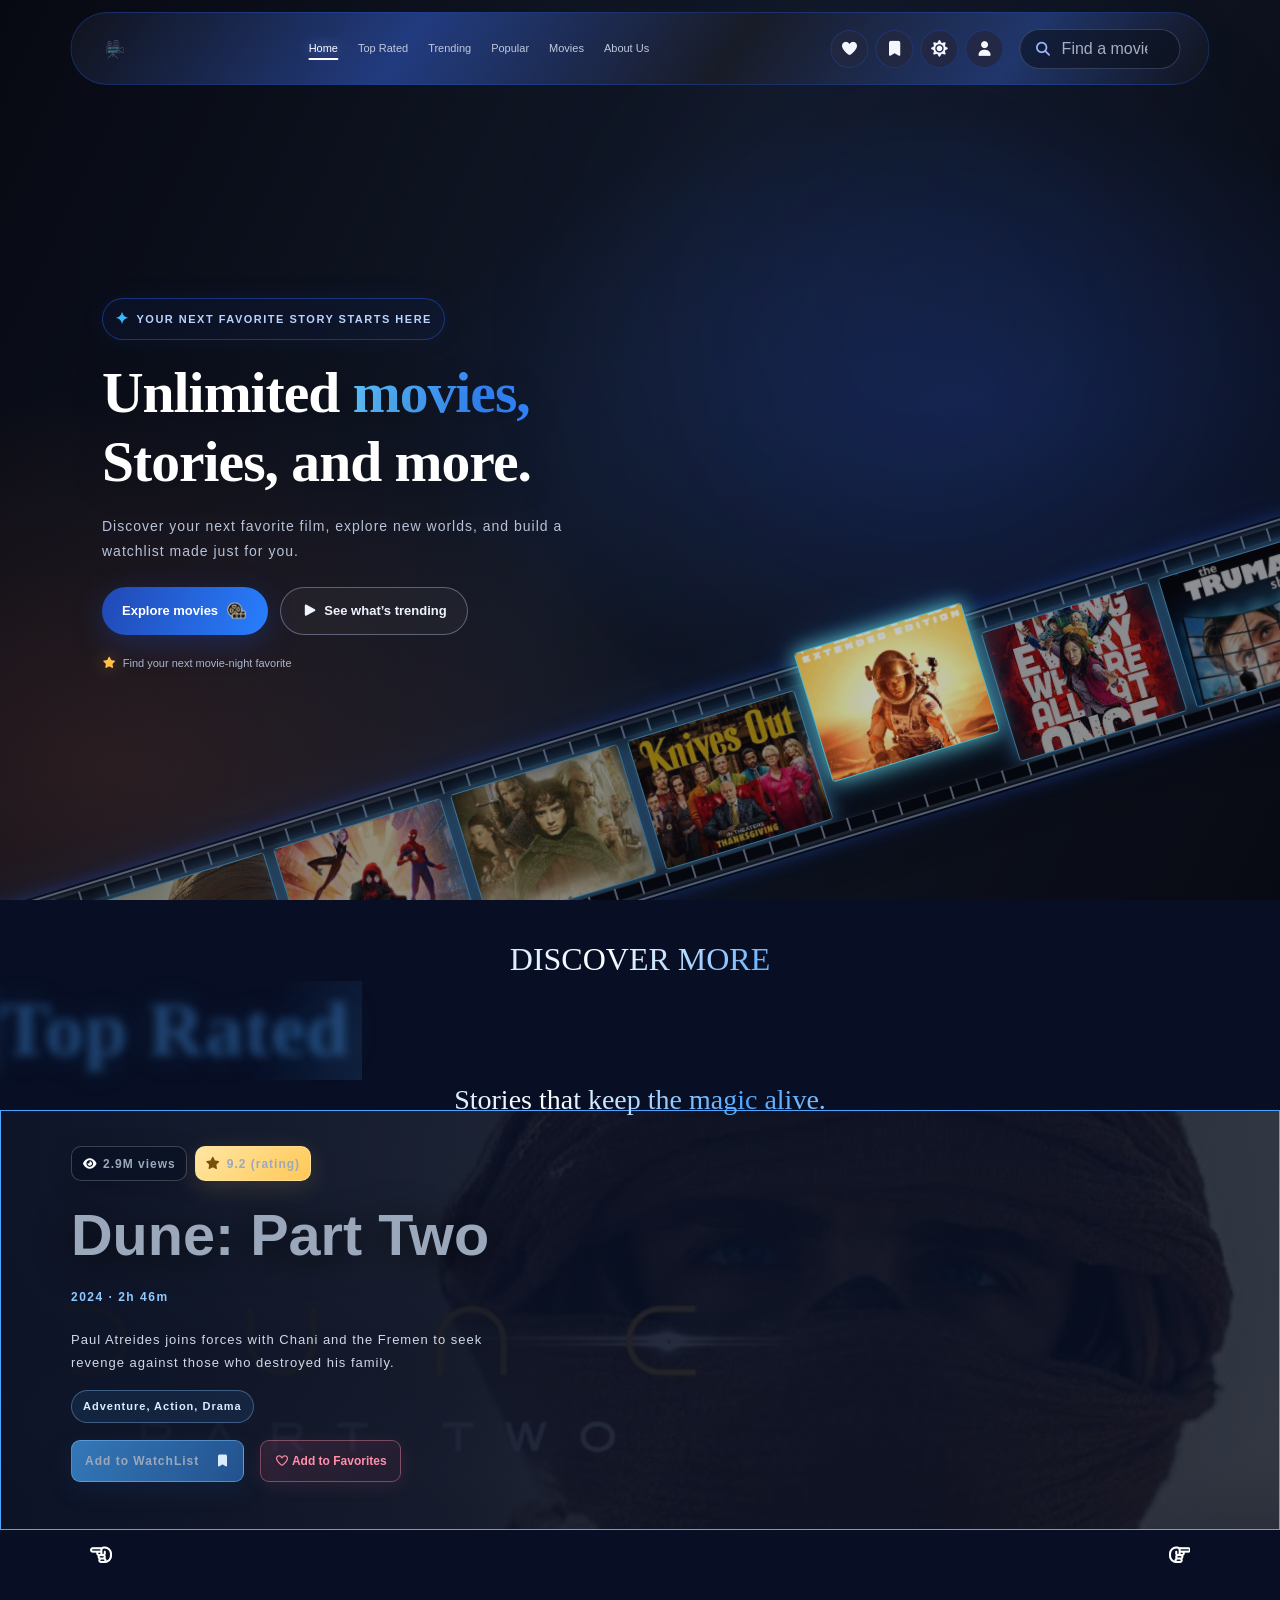
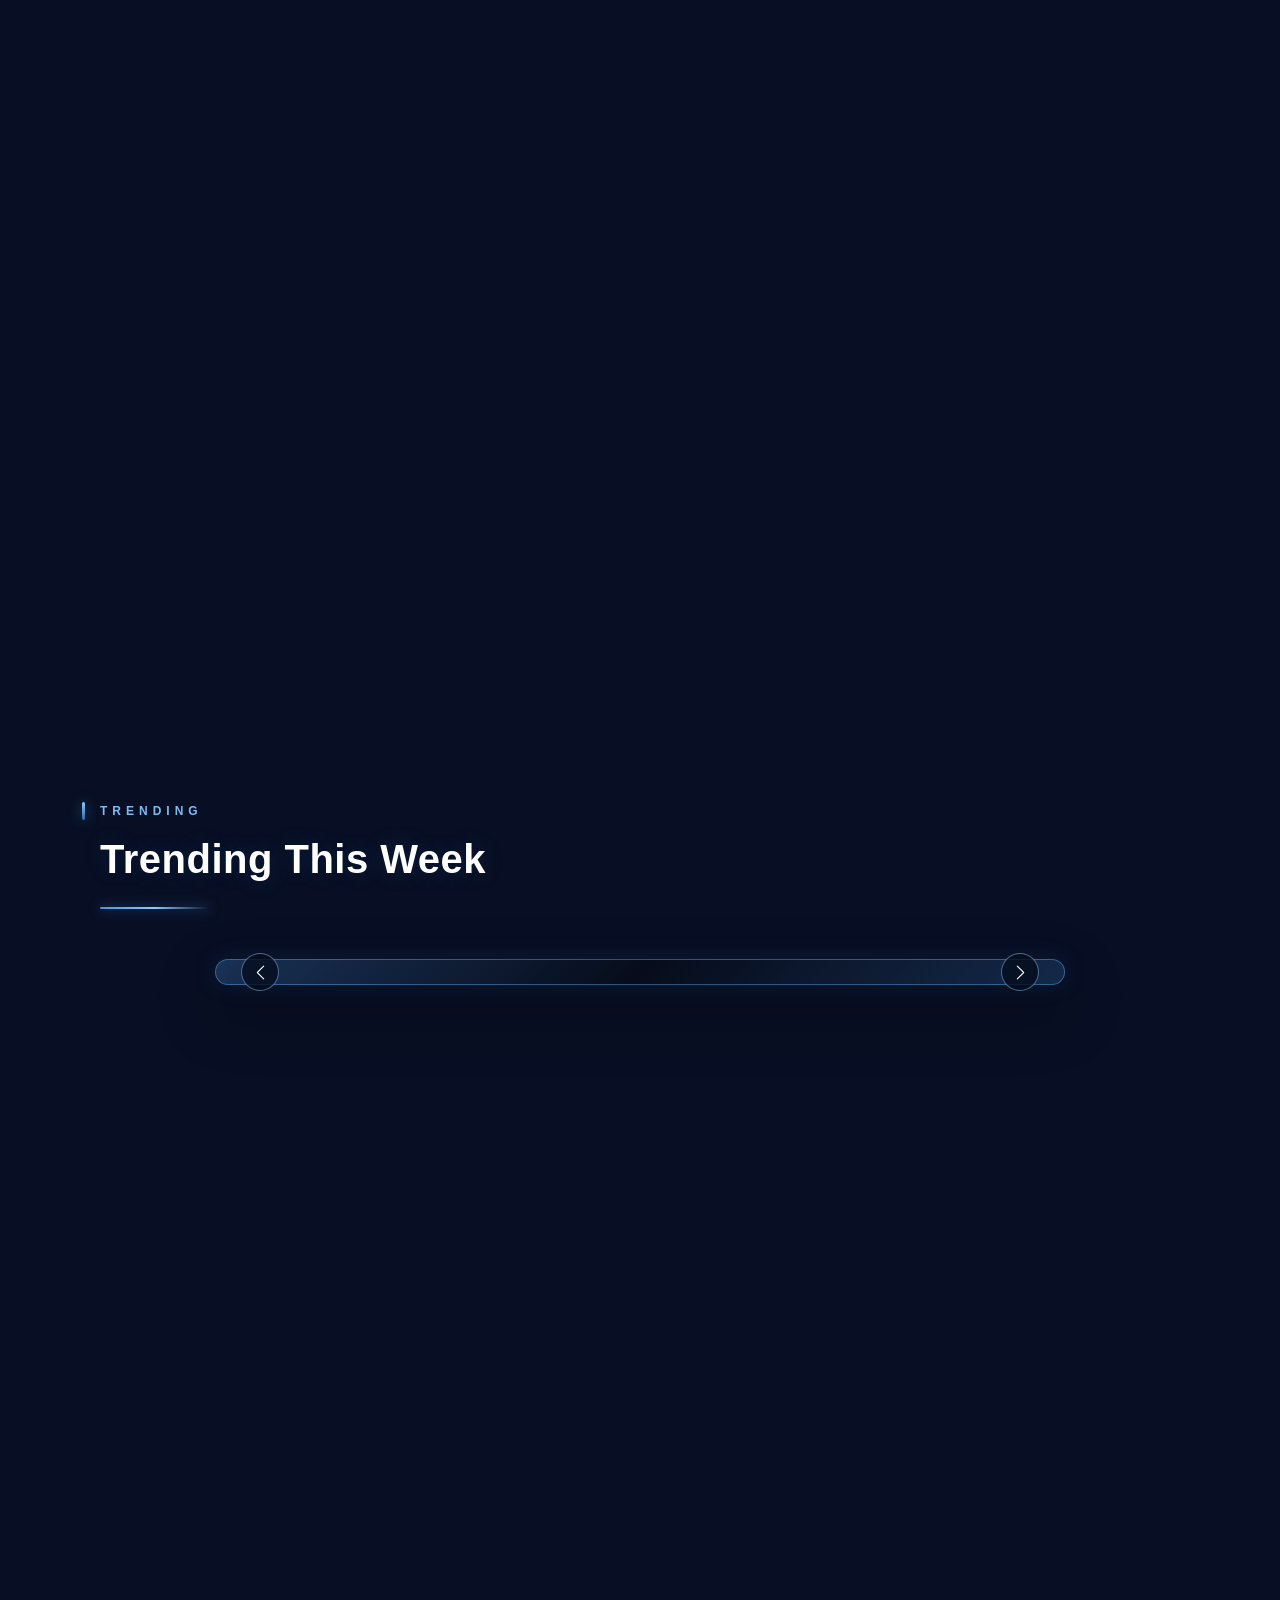
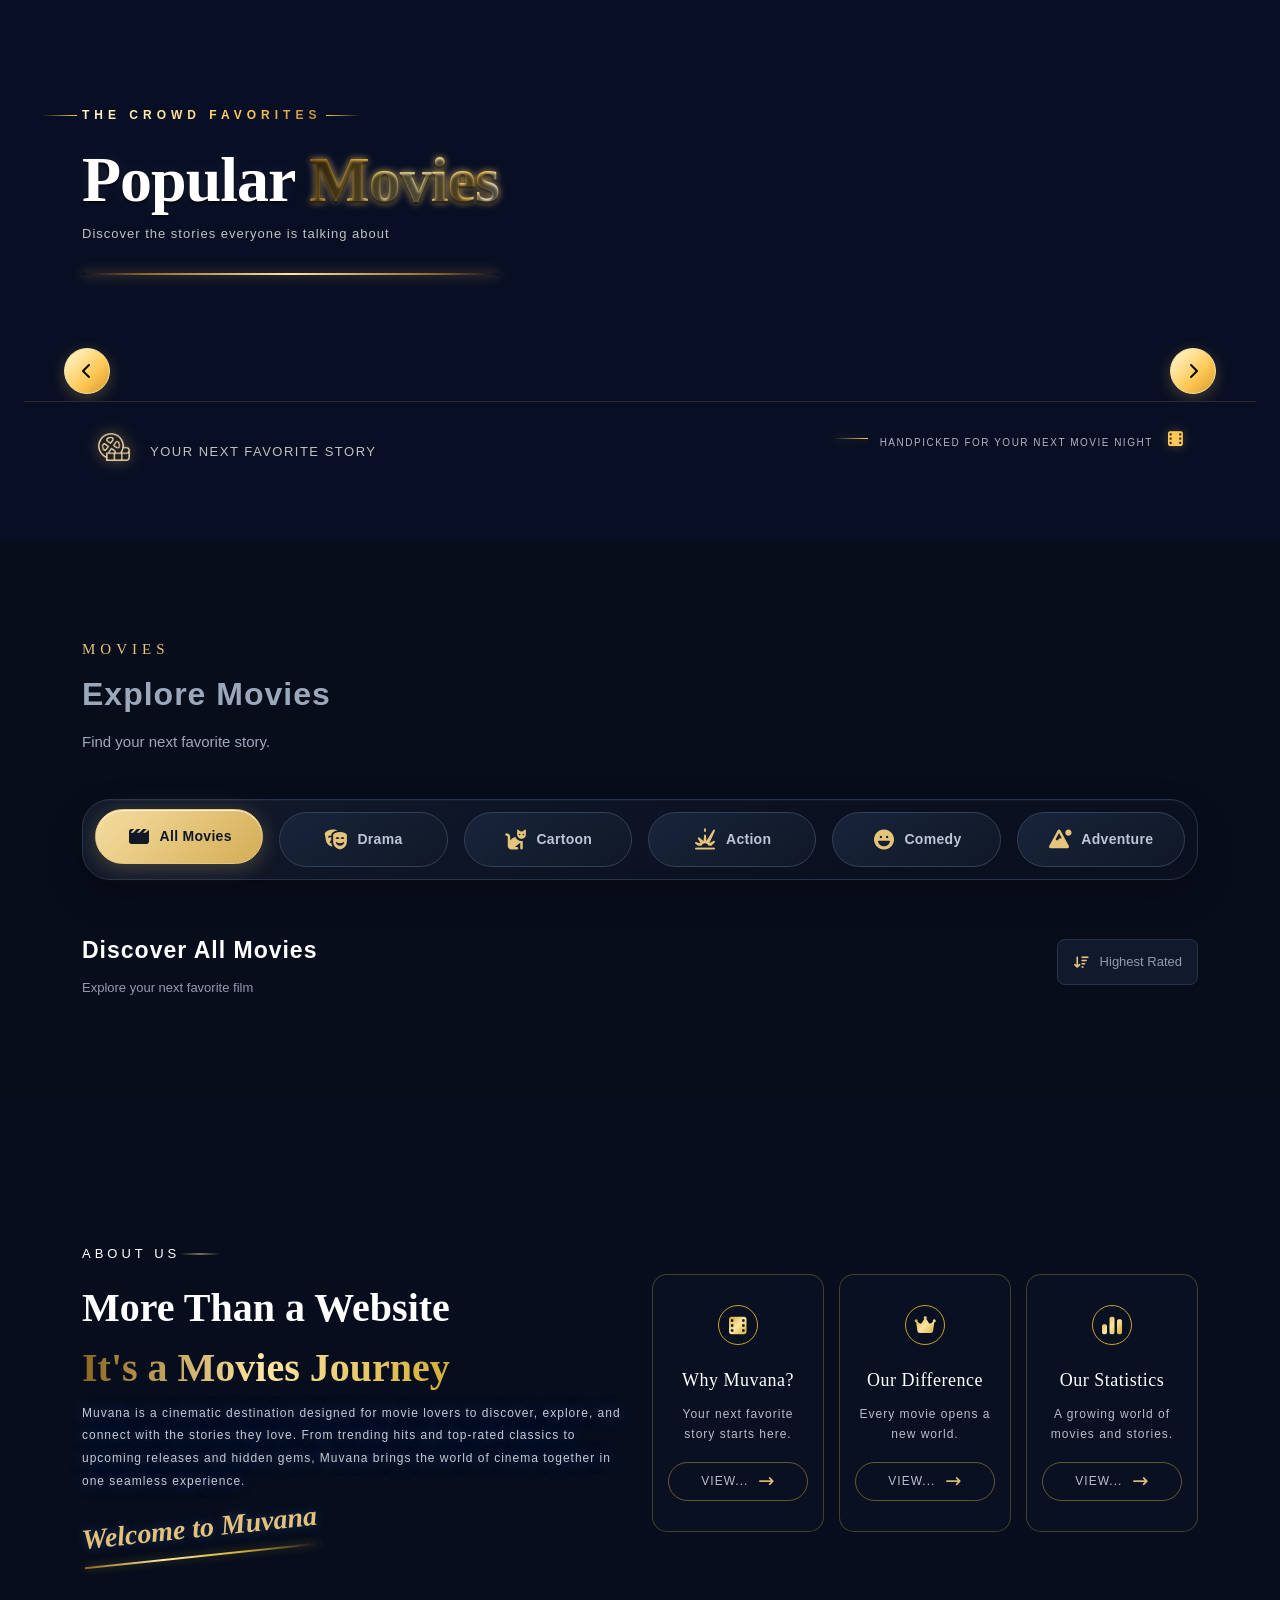
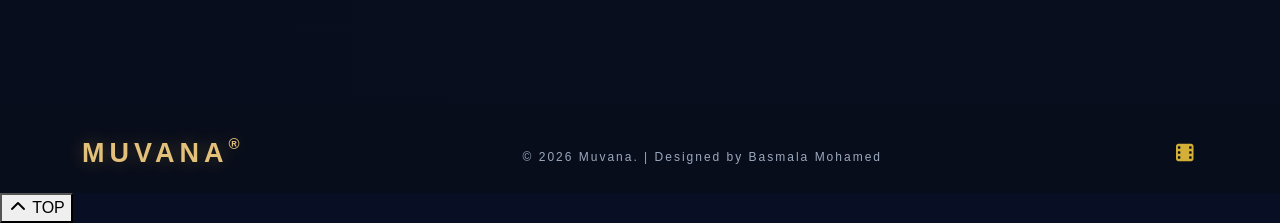
==== commit 31d21a3b: "Add files via upload" ====
--- a/index.html
+++ b/index.html
@@ -1,845 +1,853 @@
-<!doctype html>
-<html lang="en">
-  <head>
-    <!--Meta-->
-    <meta charset="UTF-8" />
-    <meta name="viewport" content="width=device-width, initial-scale=1.0" />
-    <meta name="author" content="Basmala Mohamed" />
-    <meta name="keywords" content="" />
-    <meta name="description" content="" />
-    <title>Muvana</title>
-
-    <!--Style-->
-    <link rel="stylesheet" href="css/fonts.css" />
-    <link rel="stylesheet" href="css/all.css" />
-    <link rel="stylesheet" href="css/bootstrap.min.css" />
-    <link rel="stylesheet" href="css/plugins/headAnimations.css" />
-    <link rel="stylesheet" href="css/animationPlugins.css" />
-    <link rel="stylesheet" href="css/plugins/owl.carousel.min.css" />
-    <link rel="stylesheet" href="css/plugins/owl.theme.default.css" />
-    <link rel="stylesheet" href="css/keyframes.css" />
-    <link rel="stylesheet" href="css/index.css" />
-    <link rel="stylesheet" href="css/index.responsive.css" />
-    <link id="favicon" rel="icon" href="./images/LOGO.png" />
-
-    <!--Script-->
-    <script src="https://cdnjs.cloudflare.com/ajax/libs/jquery/3.7.1/jquery.min.js" defer></script>
-    <script src="js/plugins/headAnimations.js" defer></script>
-    <script src="./js/plugins/owl.carousel.min.js" defer></script>
-    <script src="js/bootstrap.bundle.min.js " defer></script>
-    <script src="js/wow.js" defer></script>
-    <script src="js/sweetAlert" defer></script>
-    <script src="js/functions.js" defer></script>
-    <script src="./js/index.js" defer></script>
-    <script src="js/notes.js" defer></script>
-  </head>
-
-  <body id="main-page">
-    <!--navBar-->
-    <nav class="navbar">
-      <div class="container">
-        <!-- Logo -->
-        <a class="navbar-brand" href="#home">
-          <img src="./images/LOGO.png" class="img-fluid" />
-        </a>
-
-        <!--search-->
-        <form class="navbar-search" role="search">
-          <i class="fa-solid fa-magnifying-glass" aria-hidden="true"></i>
-          <input type="search" id="searchInput" placeholder="Find a movie..." aria-label="Search movies" />
-        </form>
-
-        <!-- links -->
-        <ul class="navbar-links">
-          <li><a class="nav-link active" href="#home">Home</a></li>
-          <li><a class="nav-link" href="#top">Top Rated</a></li>
-          <li><a class="nav-link" href="#trending">Trending</a></li>
-          <li><a class="nav-link" href="#popular">Popular</a></li>
-          <li><a class="nav-link" href="#movies">Movies</a></li>
-          <li><a class="nav-link" href="#about">About Us</a></li>
-        </ul>
-
-        <!-- Actions -->
-        <div class="navbar-actions">
-          <!--fav-->
-          <a class="nav-icon" href="#favorites" onclick="openPopup('fav')">
-            <i class="fa-solid fa-heart fav"></i>
-          </a>
-
-          <!--watch list-->
-          <button class="nav-icon" onclick="openPopup('watchLetter')">
-            <i class="fa-solid fa-bookmark"></i>
-          </button>
-
-          <!--themes-->
-          <button class="nav-icon" id="themeButton">
-            <i class="fa-solid fa-sun"></i>
-          </button>
-
-          <!--login-->
-          <button class="nav-icon">
-            <a class="login text-decoration-none text-light" href="./login.html">
-              <i class="fa-solid fa-user"></i>
-            </a>
-          </button>
-        </div>
-      </div>
-    </nav>
-
-    <!--HOME-->
-    <section id="home" class="position-relative">
-      <div class="home-content wow animate__animated animate__backInLeft">
-        <span class="welcome">YOUR NEXT FAVORITE STORY STARTS HERE</span>
-        <h1>
-          Unlimited <span>movies,</span><br />
-          Stories, and more.
-        </h1>
-        <p>Discover your next favorite film, explore new worlds, and build a watchlist made just for you.</p>
-        <div class="home-actions">
-          <a href="#movies" class="btn-explore"> Explore movies <img src="./images/film.gif" alt="" /> </a>
-          <a href="#trending" class="btn-trending"> <i class="fa-solid fa-play"></i> See what’s trending </a>
-        </div>
-        <div class="home-note">
-          <i class="fa-solid fa-star"></i>
-          Find your next movie-night favorite
-        </div>
-      </div>
-      <div class="home-films">
-        <div class="film-track">
-          <div class="box wow animate__animated animate__backInLeft" data-wow-delay="0.2s" data-wow-duration="4s">
-            <div class="item"><img src="./images/home-films/images(1).jfif" alt="" /></div>
-          </div>
-          <div class="box wow animate__animated animate__backInLeft" data-wow-delay="0.2s" data-wow-duration="4s">
-            <div class="item"><img src="./images/home-films/images(2).jfif" alt="" /></div>
-          </div>
-          <div class="box wow animate__animated animate__backInLeft" data-wow-delay="0.2s" data-wow-duration="4s">
-            <div class="item"><img src="./images/home-films/images(3).jfif" alt="" /></div>
-          </div>
-          <div class="box wow animate__animated animate__backInLeft" data-wow-delay="0.2s" data-wow-duration="4s">
-            <div class="item"><img src="./images/home-films/images(4).jfif" alt="" /></div>
-          </div>
-          <div class="box wow animate__animated animate__backInLeft" data-wow-delay="0.2s" data-wow-duration="4s">
-            <div class="item"><img src="./images/home-films/images(5).jfif" alt="" /></div>
-          </div>
-          <div class="box wow animate__animated animate__backInLeft" data-wow-delay="0.2s" data-wow-duration="4s">
-            <div class="item"><img src="./images/home-films/images(6).jfif" alt="" /></div>
-          </div>
-          <div class="box wow animate__animated animate__backInLeft" data-wow-delay="0.2s" data-wow-duration="4s">
-            <div class="item"><img src="./images/home-films/images(7).jfif" alt="" /></div>
-          </div>
-          <div class="box wow animate__animated animate__backInLeft" data-wow-delay="0.2s" data-wow-duration="4s">
-            <div class="item"><img src="./images/home-films/images(8).jfif" alt="" /></div>
-          </div>
-          <div class="box wow animate__animated animate__backInLeft" data-wow-delay="0.2s" data-wow-duration="4s">
-            <div class="item"><img src="./images/home-films/images(9).jfif" alt="" /></div>
-          </div>
-          <div class="box wow animate__animated animate__backInLeft" data-wow-delay="0.2s" data-wow-duration="4s">
-            <div class="item"><img src="./images/home-films/images(10).jfif" alt="" /></div>
-          </div>
-          <div class="box wow animate__animated animate__backInLeft" data-wow-delay="0.2s" data-wow-duration="4s">
-            <div class="item"><img src="./images/home-films/images(11).webp" alt="" /></div>
-          </div>
-          <div class="box wow animate__animated animate__backInLeft" data-wow-delay="0.2s" data-wow-duration="4s">
-            <div class="item"><img src="./images/home-films/images(12).jfif" alt="" /></div>
-          </div>
-          <div class="box wow animate__animated animate__backInLeft" data-wow-delay="0.2s" data-wow-duration="4s">
-            <div class="item"><img src="./images/home-films/images(13).jfif" alt="" /></div>
-          </div>
-          <div class="box wow animate__animated animate__backInLeft" data-wow-delay="0.2s" data-wow-duration="4s">
-            <div class="item"><img src="./images/home-films/images(14).jfif" alt="" /></div>
-          </div>
-          <!--repeat image-->
-          <div class="box wow animate__animated animate__backInLeft" data-wow-delay="0.2s" data-wow-duration="4s">
-            <div class="item"><img src="./images/home-films/images(1).jfif" alt="" /></div>
-          </div>
-          <div class="box wow animate__animated animate__backInLeft" data-wow-delay="0.2s" data-wow-duration="4s">
-            <div class="item"><img src="./images/home-films/images(2).jfif" alt="" /></div>
-          </div>
-          <div class="box wow animate__animated animate__backInLeft" data-wow-delay="0.2s" data-wow-duration="4s">
-            <div class="item"><img src="./images/home-films/images(3).jfif" alt="" /></div>
-          </div>
-          <div class="box wow animate__animated animate__backInLeft" data-wow-delay="0.2s" data-wow-duration="4s">
-            <div class="item"><img src="./images/home-films/images(4).jfif" alt="" /></div>
-          </div>
-          <div class="box wow animate__animated animate__backInLeft" data-wow-delay="0.2s" data-wow-duration="4s">
-            <div class="item"><img src="./images/home-films/images(5).jfif" alt="" /></div>
-          </div>
-          <div class="box wow animate__animated animate__backInLeft" data-wow-delay="0.2s" data-wow-duration="4s">
-            <div class="item"><img src="./images/home-films/images(6).jfif" alt="" /></div>
-          </div>
-          <div class="box wow animate__animated animate__backInLeft" data-wow-delay="0.2s" data-wow-duration="4s">
-            <div class="item"><img src="./images/home-films/images(7).jfif" alt="" /></div>
-          </div>
-          <div class="box wow animate__animated animate__backInLeft" data-wow-delay="0.2s" data-wow-duration="4s">
-            <div class="item"><img src="./images/home-films/images(8).jfif" alt="" /></div>
-          </div>
-          <div class="box wow animate__animated animate__backInLeft" data-wow-delay="0.2s" data-wow-duration="4s">
-            <div class="item"><img src="./images/home-films/images(9).jfif" alt="" /></div>
-          </div>
-          <div class="box wow animate__animated animate__backInLeft" data-wow-delay="0.2s" data-wow-duration="4s">
-            <div class="item"><img src="./images/home-films/images(10).jfif" alt="" /></div>
-          </div>
-          <div class="box wow animate__animated animate__backInLeft" data-wow-delay="0.2s" data-wow-duration="4s">
-            <div class="item"><img src="./images/home-films/images(11).webp" alt="" /></div>
-          </div>
-          <div class="box wow animate__animated animate__backInLeft" data-wow-delay="0.2s" data-wow-duration="4s">
-            <div class="item"><img src="./images/home-films/images(12).jfif" alt="" /></div>
-          </div>
-          <div class="box wow animate__animated animate__backInLeft" data-wow-delay="0.2s" data-wow-duration="4s">
-            <div class="item"><img src="./images/home-films/images(13).jfif" alt="" /></div>
-          </div>
-          <div class="box wow animate__animated animate__backInLeft" data-wow-delay="0.2s" data-wow-duration="4s">
-            <div class="item"><img src="./images/home-films/images(14).jfif" alt="" /></div>
-          </div>
-        </div>
-      </div>
-    </section>
-
-    <!--TRENDING-->
-    <section id="top">
-      <div class="title">
-        <h2>DISCOVER MORE</h2>
-        <h1>Top Rated</h1>
-        <h3>Stories that keep the magic alive.</h3>
-      </div>
-
-      <div class="mainPhoto">
-        <div class="content">
-          <div class="head">
-            <div class="views">
-              <i class="fa-solid fa-eye"></i>
-              <p>2.9M views</p>
-            </div>
-            <div class="rate">
-              <i class="fa-solid fa-star"></i>
-              <p>9.2 (rating)</p>
-            </div>
-          </div>
-          <div class="body">
-            <p class="name wow animate__animated animate__bounceIn">Dune: Part Two</p>
-            <span class="wow animate__animated animate__bounceIn" data-wow-delay=".2s">2024 · 2h 46m</span>
-            <p class="describtion wow animate__animated animate__bounceIn" data-wow-delay=".5s">Paul Atreides joins forces with Chani and the Fremen to seek revenge against those who destroyed his family.</p>
-            <p class="genre wow animate__animated animate__bounceIn" data-wow-delay=".8s">Adventure, Action, Drama</p>
-          </div>
-          <div class="footer d-flex flex-row column-gap-3">
-            <button class="d-flex flex-row align-items-center column-gap-3 wow animate__animated animate__zoomIn">
-              <p class="m-0">Add to WatchList</p>
-              <i class="fa-solid fa-bookmark"></i>
-            </button>
-            <button class="favorite wow animate__animated animate__zoomIn">
-              <i class="fa-regular fa-heart"></i>
-              <span>Add to Favorites</span>
-            </button>
-          </div>
-        </div>
-      </div>
-
-      <div class="container">
-        <div class="body">
-          <div class="row"></div>
-          <div class="indicators wow animate__animated animate__zoomIn">
-            <div class="left">
-              <i class="fa-regular fa-hand-point-left"></i>
-            </div>
-            <div class="right">
-              <i class="fa-regular fa-hand-point-right"></i>
-            </div>
-          </div>
-        </div>
-      </div>
-    </section>
-
-    <!--popup of filmsInfo-->
-    <div class="popup" id="filmsInfo" data-popup-name="info">
-      <div class="popup-box">
-        <img class="popup-background" src="" alt="" />
-        <div class="popup-layer"></div>
-
-        <div class="popup-head">
-          <a href="#home" class="popup-brand">MUVANA<span>.</span></a>
-
-          <div class="popup-s">
-            <span class="popup-hint">
-              <i class="fa-solid fa-film"></i>
-              CINEMATIC EXPERIENCE
-            </span>
-            <button class="close-popup">
-              <i class="fa-solid fa-chevron-left close" onclick="closPopup()"></i>
-            </button>
-          </div>
-        </div>
-
-        <div class="popup-content">
-          <div class="popup-film">
-            <div class="popup-film-frame">
-              <img class="popup-filmImage" src="" />
-              <span class="film-label">NOW SHOWING</span>
-            </div>
-
-            <div class="film-rating">
-              <i class="fa-solid fa-star"></i>
-              <span class="popup-rate"></span>
-              <span class="rating-max">/ 10</span>
-            </div>
-
-            <div class="film-caption">
-              <i class="fa-solid fa-clapperboard"></i>
-              Muvana films
-            </div>
-          </div>
-
-          <div class="movie-details">
-            <span class="popup-first"> MUVANA ORIGINAL EXPERIENCE </span>
-
-            <h1 class="popup-title"></h1>
-
-            <div class="popup-informations">
-              <span class="info-item">
-                <i class="fa-regular fa-calendar"></i>
-                <span class="popup-date"></span>
-              </span>
-
-              <span class="info-point"></span>
-
-              <span class="info-item">
-                <i class="fa-regular fa-clock"></i>
-                <span class="popup-runtime"></span>
-              </span>
-
-              <span class="info-point"></span>
-
-              <span class="popup-adult"></span>
-            </div>
-
-            <div class="popup-genres">
-              <span></span>
-              <span></span>
-            </div>
-
-            <div class="describtion">
-              <i class="fa-solid fa-align-left"></i>
-              <h2></h2>
-            </div>
-
-            <p class="popup-description"></p>
-
-            <div class="popup-actions">
-              <a class="popup-trailer" href="#">
-                <i class="fa-solid fa-play"></i>
-                Watch Trailer
-              </a>
-
-              <button class="popup-favorite">
-                <i class="fa-regular fa-heart"></i>
-                <span>Add to Favorites</span>
-              </button>
-
-              <button class="popup-watchlist">
-                <i class="fa-solid fa-bookmark"></i>
-                <span>Watch Later</span>
-              </button>
-            </div>
-
-            <div class="popup-stats">
-              <div class="stat-item">
-                <i class="fa-solid fa-star"></i>
-                <div>
-                  <span class="popup-stat-rate"></span>
-                  <span>IMDb-style score</span>
-                </div>
-              </div>
-
-              <div class="stat-item">
-                <i class="fa-solid fa-film"></i>
-                <div>
-                  <span class="popup-stat-genre"></span>
-                  <span>Genre</span>
-                </div>
-              </div>
-
-              <div class="stat-item">
-                <i class="fa-solid fa-clock"></i>
-                <div>
-                  <span class="popup-stat-runtime"></span>
-                  <span>Runtime</span>
-                </div>
-              </div>
-            </div>
-          </div>
-        </div>
-
-        <div class="popup-lower">
-          <div class="overviewing">
-            <button>
-              <i class="fa-solid fa-film"></i>
-              Overview
-            </button>
-
-            <div class="section-overview-head">
-              <div>
-                <span class="section-info">BEHIND THE STORY</span>
-                <h2>Discover the story</h2>
-              </div>
-
-              <i class="fa-solid fa-book-open section-icon"></i>
-            </div>
-
-            <div class="film-note">
-              <i class="fa-solid fa-quote-left"></i>
-              <p></p>
-              <span>THE MUVANA EXPERIENCE</span>
-            </div>
-          </div>
-
-          <footer class="popup-bottom">
-            <span><i class="fa-solid fa-clapperboard"></i> MUVANA</span>
-            <span>YOUR NEXT FAVORITE STORY STARTS HERE</span>
-            <button class="back-to-top"><a href="#home" class="text-decoration-none" onclick="closPopup()">Back to home</a> <i class="fa-solid fa-arrow-up"></i></button>
-          </footer>
-        </div>
-      </div>
-    </div>
-
-    <!--iframe popup-->
-    <div class="popup" id="watchPopup">
-      <div class="video-box">
-        <button type="button" id="closeVideo">
-          <i class="fa-solid fa-arrow-right-from-bracket"></i>
-        </button>
-
-        <iframe id="movieTrailer" src=""> </iframe>
-      </div>
-    </div>
-
-    <!--trending-->
-    <section id="trending" class="py-5">
-      <div class="container">
-        <div class="title">
-          <span>trending </span>
-          <p>Trending This Week</p>
-        </div>
-        <div id="carouselExampleFade" class="carousel slide carousel-fade movie-carousel">
-          <div class="carousel-indicators"></div>
-
-          <div class="carousel-inner"></div>
-
-          <button class="carousel-control-prev" type="button" data-bs-target="#carouselExampleFade" data-bs-slide="prev" aria-label="Previous">
-            <span class="carousel-control-prev-icon" aria-hidden="true"></span>
-          </button>
-
-          <button class="carousel-control-next" type="button" data-bs-target="#carouselExampleFade" data-bs-slide="next" aria-label="Next">
-            <span class="carousel-control-next-icon" aria-hidden="true"></span>
-          </button>
-        </div>
-      </div>
-    </section>
-
-    <!--popular-->
-    <section id="popular" class="py-5">
-      <div class="container">
-        <div class="head d-flex flex-row justify-content-between align-items-center">
-          <div class="title">
-            <p class="m">THE CROWD FAVORITES</p>
-            <h2 class="h1">Popular <span>Movies</span></h2>
-            <p class="hint">Discover the stories everyone is talking about</p>
-          </div>
-        </div>
-      </div>
-
-      <div class="content overflow-hidden mx-4">
-        <div class="body">
-          <div class="row basmala"></div>
-          <div class="arrows">
-            <i class="fa-solid fa-chevron-left left" id="prevPopular"></i>
-            <i class="fa-solid fa-chevron-right right" id="nextPopular"></i>
-          </div>
-        </div>
-
-        <div class="footer">
-          <div class="row">
-            <div class="col-lg-6 part1">
-              <div class="item d-flex flex-row column-gap-3 align-items-center">
-                <img src="./images/film.gif" alt="" class="img-fluid" />
-                <p class="mb-0">YOUR NEXT FAVORITE STORY</p>
-              </div>
-            </div>
-            <div class="col-lg-6 part2">
-              <div class="item">
-                <span class="line"></span>
-                <p class="mb-0">HANDPICKED FOR YOUR NEXT MOVIE NIGHT</p>
-                <i class="fa-solid fa-film"></i>
-              </div>
-            </div>
-          </div>
-        </div>
-      </div>
-    </section>
-
-    <!--movies-->
-    <section id="movies">
-      <div class="container">
-        <div class="title">
-          <h2>Movies</h2>
-          <p>Explore Movies</p>
-          <span>Find your next favorite story.</span>
-        </div>
-
-        <div class="body">
-          <!-- Categories -->
-
-          <div class="choosing-category">
-            <div class="row g-3">
-              <div class="col-6 col-md-4 col-lg-2">
-                <div class="item d-flex flex-row column-gap-2 justify-content-center align-items-center active">
-                  <i class="fa-solid fa-clapperboard mb-0"></i>
-                  <p class="mb-0">All Movies</p>
-                </div>
-              </div>
-
-              <div class="col-6 col-md-4 col-lg-2">
-                <div class="item d-flex flex-row column-gap-2 justify-content-center align-items-center">
-                  <i class="fa-solid fa-masks-theater mb-0"></i>
-                  <p class="mb-0">Drama</p>
-                </div>
-              </div>
-
-              <div class="col-6 col-md-4 col-lg-2">
-                <div class="item d-flex flex-row column-gap-2 justify-content-center align-items-center">
-                  <i class="fa-solid fa-cat mb-0"></i>
-                  <p class="mb-0">Cartoon</p>
-                </div>
-              </div>
-
-              <div class="col-6 col-md-4 col-lg-2">
-                <div class="item d-flex flex-row column-gap-2 justify-content-center align-items-center">
-                  <i class="fa-solid fa-explosion mb-0"></i>
-                  <p class="mb-0">Action</p>
-                </div>
-              </div>
-
-              <div class="col-6 col-md-4 col-lg-2">
-                <div class="item d-flex flex-row column-gap-2 justify-content-center align-items-center">
-                  <i class="fa-solid fa-face-laugh mb-0"></i>
-                  <p class="mb-0">Comedy</p>
-                </div>
-              </div>
-
-              <div class="col-6 col-md-4 col-lg-2">
-                <div class="item d-flex flex-row column-gap-2 justify-content-center align-items-center">
-                  <i class="fa-solid fa-mountain-sun mb-0"></i>
-                  <p class="mb-0">Adventure</p>
-                </div>
-              </div>
-            </div>
-          </div>
-
-          <!-- All Movies -->
-          <div class="movies">
-            <div class="movies-header">
-              <div class="text">
-                <p class="discover">Discover All Movies</p>
-                <span>Explore your next favorite film</span>
-              </div>
-
-              <div class="sort">
-                <i class="fa-solid fa-arrow-down-wide-short"></i>
-                <span>Highest Rated</span>
-              </div>
-            </div>
-
-            <div class="row g-4 dataRow"></div>
-          </div>
-        </div>
-      </div>
-    </section>
-
-    <!--About Us-->
-    <section id="about" class="py-5">
-      <div class="container">
-        <div class="row">
-          <div class="col-lg-6">
-            <div class="item">
-              <span>ABOUT US</span>
-              <h2 class="h1">More Than a Website</h2>
-              <h2 class="h1 sec">It's a Movies Journey</h2>
-              <p>Muvana is a cinematic destination designed for movie lovers to discover, explore, and connect with the stories they love. From trending hits and top-rated classics to upcoming releases and hidden gems, Muvana brings the world of cinema together in one seamless experience.</p>
-              <h3>Welcome to Muvana</h3>
-            </div>
-          </div>
-          <div class="col-lg-6">
-            <div class="about-cards">
-              <div class="about-card">
-                <i class="fa-solid fa-film logo"></i>
-                <h3>Why Muvana?</h3>
-                <p>Your next favorite story starts here.</p>
-                <button class="d-flex flex-row align-items-center" onclick="openPopup('why-us')">
-                  <p>VIEW...</p>
-                  <i class="fa-solid fa-arrow-right-long arrow"></i>
-                </button>
-              </div>
-
-              <div class="about-card">
-                <i class="fa-solid fa-crown logo"></i>
-                <h3>Our Difference</h3>
-                <p>Every movie opens a new world.</p>
-                <button class="d-flex flex-row align-items-center" onclick="openPopup('our-difference')">
-                  <p>VIEW...</p>
-                  <i class="fa-solid fa-arrow-right-long arrow"></i>
-                </button>
-              </div>
-
-              <div class="about-card">
-                <i class="fa-solid fa-chart-simple logo"></i>
-                <h3>Our Statistics</h3>
-                <p>A growing world of movies and stories.</p>
-                <button class="d-flex flex-row align-items-center" onclick="openPopup('Statistics')">
-                  <p>VIEW...</p>
-                  <i class="fa-solid fa-arrow-right-long arrow"></i>
-                </button>
-              </div>
-            </div>
-          </div>
-        </div>
-      </div>
-    </section>
-
-    <!--Why Muvana Popup-->
-    <div class="popup py-5" data-popup-name="why-us">
-      <div class="container">
-        <div class="popup-content">
-          <div class="head">
-            <i class="fa-solid fa-film"></i>
-            <span>THE MUVANA EXPERIENCE</span>
-            <h2>Why Choose Muvana?</h2>
-          </div>
-          <p class="info">Muvana is more than a movie website. It's your personal destination to discover unforgettable stories, explore different worlds, and find your next favorite movie.</p>
-          <div class="body">
-            <div class="one">
-              <i class="fa-solid fa-film"></i>
-              <p>Curated Collection</p>
-            </div>
-            <div class="two">
-              <i class="fa-solid fa-star"></i>
-              <p>Really Rating & Reviews</p>
-            </div>
-            <div class="three">
-              <i class="fa-brands fa-searchengin"></i>
-              <p>Easy Discovery</p>
-            </div>
-            <div class="four">
-              <i class="fa-solid fa-hand-holding-heart"></i>
-              <p>Your Favorite WatchList</p>
-            </div>
-            <button class="close-popup" onclick="closePopup()">
-              <span>BACK TO EXPLORING</span>
-              <i class="fa-solid fa-arrow-right"></i>
-            </button>
-          </div>
-        </div>
-      </div>
-    </div>
-
-    <!-- Our Difference Popup -->
-    <div class="popup py-5" data-popup-name="our-difference">
-      <div class="container">
-        <div class="difference-content">
-          <div class="difference-head">
-            <span>BEYOND THE SCREEN</span>
-            <h2>Every Story Has <span>A World.</span></h2>
-            <p>We believe movies are more than entertainment. They are new perspectives, unforgettable moments, and journeys waiting to be discovered.</p>
-          </div>
-
-          <div class="difference">
-            <div class="difference-card">
-              <span class="card-number">01</span>
-              <div class="card-icon">
-                <i class="fa-solid fa-earth-americas"></i>
-              </div>
-              <h3>Worlds Without Limits</h3>
-              <p>Travel beyond the ordinary and explore stories from different cultures, places, and imaginations.</p>
-            </div>
-
-            <div class="difference-card">
-              <span class="card-number">02</span>
-              <div class="card-icon">
-                <i class="fa-solid fa-masks-theater"></i>
-              </div>
-              <h3>Stories for Every Mood</h3>
-              <p>From thrilling adventures to heartfelt moments, there is always a story that fits your mood.</p>
-            </div>
-
-            <div class="difference-card">
-              <span class="card-number">03</span>
-              <div class="card-icon">
-                <i class="fa-solid fa-wand-magic-sparkles"></i>
-              </div>
-              <h3>Moments of Wonder</h3>
-              <p>Find unexpected favorites, explore new ideas, and let every movie surprise you.</p>
-            </div>
-
-            <div class="difference-card">
-              <span class="card-number">04</span>
-              <div class="card-icon">
-                <i class="fa-solid fa-compass"></i>
-              </div>
-              <h3>Your Own Journey</h3>
-              <p>Make every visit your own and discover cinema in a way that feels personal to you.</p>
-            </div>
-          </div>
-
-          <div class="difference-footer">
-            <i class="fa-solid fa-infinity"></i>
-            <p>ONE DESTINATION. ENDLESS STORIES.</p>
-          </div>
-
-          <button class="difference-close" onclick="closePopup()">
-            <span>BACK TO EXPLORING</span>
-            <i class="fa-solid fa-arrow-right"></i>
-          </button>
-        </div>
-      </div>
-    </div>
-
-    <!--our statistics popup-->
-    <div class="popup py-5" data-popup-name="Statistics">
-      <div class="container">
-        <div class="statistics-heading">
-          <span>BEHIND THE SCREEN</span>
-          <h2>Numbers Tell <span class="b">Stories</span></h2>
-          <p>Every number holds a world of unforgettable stories.</p>
-        </div>
-
-        <div class="statistics-content">
-          <div class="statistic-card">
-            <div class="statistic-icon">
-              <i class="fa-solid fa-film"></i>
-            </div>
-            <h3 class="text-light">1,250<span>+</span></h3>
-            <p>Movies Collection</p>
-            <div class="statistic-line"></div>
-          </div>
-
-          <div class="statistic-card">
-            <div class="statistic-icon">
-              <i class="fa-solid fa-clapperboard"></i>
-            </div>
-            <h3 class="text-light">35<span>+</span></h3>
-            <p>Movie Genres</p>
-            <div class="statistic-line"></div>
-          </div>
-
-          <div class="statistic-card">
-            <div class="statistic-icon">
-              <i class="fa-solid fa-star"></i>
-            </div>
-            <h3 class="text-light">9.2<span>/10</span></h3>
-            <p>Viewer Experience</p>
-            <div class="statistic-line"></div>
-          </div>
-
-          <div class="statistic-card">
-            <div class="statistic-icon">
-              <i class="fa-solid fa-globe"></i>
-            </div>
-            <h3 class="text-light">80<span>+</span></h3>
-            <p>Worlds to Explore</p>
-            <div class="statistic-line"></div>
-          </div>
-        </div>
-
-        <button class="ntn-close" onclick="closePopup()"><i class="fa-regular fa-hand-point-left"></i> CONTINUE EXPLORING</button>
-      </div>
-    </div>
-
-    <!--footer-->
-    <footer class="footer">
-      <div class="container d-flex flex-row justify-content-between align-items-center">
-        <div class="footer-film"></div>
-
-        <a href="#home" class="footer-logo"> MUVANA<span>®</span> </a>
-
-        <p class="mb-0">© 2026 Muvana. | Designed by Basmala Mohamed</p>
-
-        <i class="fa-solid fa-film footer-icon"></i>
-      </div>
-    </footer>
-
-    <!--no search found-->
-    <div class="popup" data-popup-name="not-found" onclick="closePopup()">
-      <div class="no-results-box">
-        <i class="fa-regular fa-face-sad-cry fa-bounce cry"></i>
-        <h3>No Results Found</h3>
-
-        <p>We couldn't find any movies matching your search. Try another title or explore our collection.</p>
-
-        <a href="#movies" class="explore-btn" onclick="closePopup()">
-          <i class="fa-solid fa-compass"></i>
-          Explore Movies
-          <i class="fa-solid fa-arrow-right"></i>
-        </a>
-      </div>
-    </div>
-
-    <!--favorite popup-->
-    <div class="popup" data-popup-name="fav" onclick="closePopup()">
-      <div class="box">
-        <div class="head">
-          <div class="first">
-            <p>My Favorites</p>
-            <i class="fa-regular fa-heart"></i>
-          </div>
-
-          <i class="fa-regular fa-circle-xmark" onclick="closePopup()"></i>
-        </div>
-        <div class="body">
-          <div class="info">
-            <div class="first">Your Collection</div>
-            <div class="second">Saved<i class="fa-solid fa-heart"></i></div>
-          </div>
-          <div class="content"></div>
-        </div>
-      </div>
-    </div>
-
-    <!--watch letter popup-->
-    <div class="popup" data-popup-name="watchLetter" onclick="closePopup()">
-      <div class="box">
-        <div class="head">
-          <div class="first">
-            <p>Watch Later</p>
-            <i class="fa-regular fa-clock"></i>
-          </div>
-
-          <i class="fa-regular fa-circle-xmark" onclick="closePopup()"></i>
-        </div>
-        <div class="body">
-          <div class="info">
-            <div class="first">Your Watchlist</div>
-            <div class="second">Saved <i class="fa-regular fa-bookmark"></i></div>
-          </div>
-          <div class="content"></div>
-        </div>
-      </div>
-    </div>
-
-    <!-- Muvana Loader -->
-    <div class="loading-page">
-      <div class="curtain curtain-left"></div>
-      <div class="curtain curtain-right"></div>
-
-      <div class="loader-content">
-        <i class="fa-solid fa-film"></i>
-
-        <h1>MUVANA</h1>
-
-        <p>EVERY FRAME TELLS A STORY</p>
-
-        <div class="loader-line">
-          <span></span>
-        </div>
-
-        <basmala>PREPARING YOUR EXPERIENCE</basmala>
-      </div>
-    </div>
-  </body>
-</html>
+<!doctype html>
+<html lang="en">
+  <head>
+    <!--Meta-->
+    <meta charset="UTF-8" />
+    <meta name="viewport" content="width=device-width, initial-scale=1.0" />
+    <meta name="author" content="Basmala Mohamed" />
+    <meta name="keywords" content="" />
+    <meta name="description" content="" />
+    <title>Muvana</title>
+
+    <!--Style-->
+    <link rel="stylesheet" href="css/fonts.css" />
+    <link rel="stylesheet" href="css/all.css" />
+    <link rel="stylesheet" href="css/bootstrap.min.css" />
+    <link rel="stylesheet" href="css/plugins/headAnimations.css" />
+    <link rel="stylesheet" href="css/animationPlugins.css" />
+    <link rel="stylesheet" href="css/plugins/owl.carousel.min.css" />
+    <link rel="stylesheet" href="css/plugins/owl.theme.default.css" />
+    <link rel="stylesheet" href="css/keyframes.css" />
+    <link rel="stylesheet" href="css/index.css" />
+    <link rel="stylesheet" href="css/index.responsive.css" />
+    <link id="favicon" rel="icon" href="./images/LOGO.png" />
+
+    <!--Script-->
+    <script src="https://cdnjs.cloudflare.com/ajax/libs/jquery/3.7.1/jquery.min.js" defer></script>
+    <script src="js/plugins/headAnimations.js" defer></script>
+    <script src="./js/plugins/owl.carousel.min.js" defer></script>
+    <script src="js/bootstrap.bundle.min.js " defer></script>
+    <script src="js/wow.js" defer></script>
+    <script src="js/sweetAlert" defer></script>
+    <script src="js/functions.js" defer></script>
+    <script src="./js/index.js" defer></script>
+    <script src="js/notes.js" defer></script>
+  </head>
+
+  <body id="main-page">
+    <!--navBar-->
+    <nav class="navbar">
+      <div class="container">
+        <!-- Logo -->
+        <a class="navbar-brand" href="#home">
+          <img src="./images/LOGO.png" class="img-fluid" />
+        </a>
+
+        <!--search-->
+        <form class="navbar-search" role="search">
+          <i class="fa-solid fa-magnifying-glass" aria-hidden="true"></i>
+          <input type="search" id="searchInput" placeholder="Find a movie..." aria-label="Search movies" />
+        </form>
+
+        <!-- links -->
+        <ul class="navbar-links">
+          <li><a class="nav-link active" href="#home">Home</a></li>
+          <li><a class="nav-link" href="#top">Top Rated</a></li>
+          <li><a class="nav-link" href="#trending">Trending</a></li>
+          <li><a class="nav-link" href="#popular">Popular</a></li>
+          <li><a class="nav-link" href="#movies">Movies</a></li>
+          <li><a class="nav-link" href="#about">About Us</a></li>
+        </ul>
+
+        <!-- Actions -->
+        <div class="navbar-actions">
+          <!--fav-->
+          <a class="nav-icon" href="#favorites" onclick="openPopup('fav')">
+            <i class="fa-solid fa-heart fav"></i>
+          </a>
+
+          <!--watch list-->
+          <button class="nav-icon" onclick="openPopup('watchLetter')">
+            <i class="fa-solid fa-bookmark"></i>
+          </button>
+
+          <!--themes-->
+          <button class="nav-icon" id="themeButton">
+            <i class="fa-solid fa-sun"></i>
+          </button>
+
+          <!--login-->
+          <button class="nav-icon">
+            <a class="login text-decoration-none text-light" href="./login.html">
+              <i class="fa-solid fa-user"></i>
+            </a>
+          </button>
+        </div>
+      </div>
+    </nav>
+
+    <!--HOME-->
+    <section id="home" class="position-relative">
+      <div class="home-content wow animate__animated animate__backInLeft">
+        <span class="welcome">YOUR NEXT FAVORITE STORY STARTS HERE</span>
+        <h1>
+          Unlimited <span>movies,</span><br />
+          Stories, and more.
+        </h1>
+        <p>Discover your next favorite film, explore new worlds, and build a watchlist made just for you.</p>
+        <div class="home-actions">
+          <a href="#movies" class="btn-explore"> Explore movies <img src="./images/film.gif" alt="" /> </a>
+          <a href="#trending" class="btn-trending"> <i class="fa-solid fa-play"></i> See what’s trending </a>
+        </div>
+        <div class="home-note">
+          <i class="fa-solid fa-star"></i>
+          Find your next movie-night favorite
+        </div>
+      </div>
+      <div class="home-films">
+        <div class="film-track">
+          <div class="box wow animate__animated animate__backInLeft" data-wow-delay="0.2s" data-wow-duration="4s">
+            <div class="item"><img src="./images/home-films/images(1).jfif" alt="" /></div>
+          </div>
+          <div class="box wow animate__animated animate__backInLeft" data-wow-delay="0.2s" data-wow-duration="4s">
+            <div class="item"><img src="./images/home-films/images(2).jfif" alt="" /></div>
+          </div>
+          <div class="box wow animate__animated animate__backInLeft" data-wow-delay="0.2s" data-wow-duration="4s">
+            <div class="item"><img src="./images/home-films/images(3).jfif" alt="" /></div>
+          </div>
+          <div class="box wow animate__animated animate__backInLeft" data-wow-delay="0.2s" data-wow-duration="4s">
+            <div class="item"><img src="./images/home-films/images(4).jfif" alt="" /></div>
+          </div>
+          <div class="box wow animate__animated animate__backInLeft" data-wow-delay="0.2s" data-wow-duration="4s">
+            <div class="item"><img src="./images/home-films/images(5).jfif" alt="" /></div>
+          </div>
+          <div class="box wow animate__animated animate__backInLeft" data-wow-delay="0.2s" data-wow-duration="4s">
+            <div class="item"><img src="./images/home-films/images(6).jfif" alt="" /></div>
+          </div>
+          <div class="box wow animate__animated animate__backInLeft" data-wow-delay="0.2s" data-wow-duration="4s">
+            <div class="item"><img src="./images/home-films/images(7).jfif" alt="" /></div>
+          </div>
+          <div class="box wow animate__animated animate__backInLeft" data-wow-delay="0.2s" data-wow-duration="4s">
+            <div class="item"><img src="./images/home-films/images(8).jfif" alt="" /></div>
+          </div>
+          <div class="box wow animate__animated animate__backInLeft" data-wow-delay="0.2s" data-wow-duration="4s">
+            <div class="item"><img src="./images/home-films/images(9).jfif" alt="" /></div>
+          </div>
+          <div class="box wow animate__animated animate__backInLeft" data-wow-delay="0.2s" data-wow-duration="4s">
+            <div class="item"><img src="./images/home-films/images(10).jfif" alt="" /></div>
+          </div>
+          <div class="box wow animate__animated animate__backInLeft" data-wow-delay="0.2s" data-wow-duration="4s">
+            <div class="item"><img src="./images/home-films/images(11).webp" alt="" /></div>
+          </div>
+          <div class="box wow animate__animated animate__backInLeft" data-wow-delay="0.2s" data-wow-duration="4s">
+            <div class="item"><img src="./images/home-films/images(12).jfif" alt="" /></div>
+          </div>
+          <div class="box wow animate__animated animate__backInLeft" data-wow-delay="0.2s" data-wow-duration="4s">
+            <div class="item"><img src="./images/home-films/images(13).jfif" alt="" /></div>
+          </div>
+          <div class="box wow animate__animated animate__backInLeft" data-wow-delay="0.2s" data-wow-duration="4s">
+            <div class="item"><img src="./images/home-films/images(14).jfif" alt="" /></div>
+          </div>
+          <!--repeat image-->
+          <div class="box wow animate__animated animate__backInLeft" data-wow-delay="0.2s" data-wow-duration="4s">
+            <div class="item"><img src="./images/home-films/images(1).jfif" alt="" /></div>
+          </div>
+          <div class="box wow animate__animated animate__backInLeft" data-wow-delay="0.2s" data-wow-duration="4s">
+            <div class="item"><img src="./images/home-films/images(2).jfif" alt="" /></div>
+          </div>
+          <div class="box wow animate__animated animate__backInLeft" data-wow-delay="0.2s" data-wow-duration="4s">
+            <div class="item"><img src="./images/home-films/images(3).jfif" alt="" /></div>
+          </div>
+          <div class="box wow animate__animated animate__backInLeft" data-wow-delay="0.2s" data-wow-duration="4s">
+            <div class="item"><img src="./images/home-films/images(4).jfif" alt="" /></div>
+          </div>
+          <div class="box wow animate__animated animate__backInLeft" data-wow-delay="0.2s" data-wow-duration="4s">
+            <div class="item"><img src="./images/home-films/images(5).jfif" alt="" /></div>
+          </div>
+          <div class="box wow animate__animated animate__backInLeft" data-wow-delay="0.2s" data-wow-duration="4s">
+            <div class="item"><img src="./images/home-films/images(6).jfif" alt="" /></div>
+          </div>
+          <div class="box wow animate__animated animate__backInLeft" data-wow-delay="0.2s" data-wow-duration="4s">
+            <div class="item"><img src="./images/home-films/images(7).jfif" alt="" /></div>
+          </div>
+          <div class="box wow animate__animated animate__backInLeft" data-wow-delay="0.2s" data-wow-duration="4s">
+            <div class="item"><img src="./images/home-films/images(8).jfif" alt="" /></div>
+          </div>
+          <div class="box wow animate__animated animate__backInLeft" data-wow-delay="0.2s" data-wow-duration="4s">
+            <div class="item"><img src="./images/home-films/images(9).jfif" alt="" /></div>
+          </div>
+          <div class="box wow animate__animated animate__backInLeft" data-wow-delay="0.2s" data-wow-duration="4s">
+            <div class="item"><img src="./images/home-films/images(10).jfif" alt="" /></div>
+          </div>
+          <div class="box wow animate__animated animate__backInLeft" data-wow-delay="0.2s" data-wow-duration="4s">
+            <div class="item"><img src="./images/home-films/images(11).webp" alt="" /></div>
+          </div>
+          <div class="box wow animate__animated animate__backInLeft" data-wow-delay="0.2s" data-wow-duration="4s">
+            <div class="item"><img src="./images/home-films/images(12).jfif" alt="" /></div>
+          </div>
+          <div class="box wow animate__animated animate__backInLeft" data-wow-delay="0.2s" data-wow-duration="4s">
+            <div class="item"><img src="./images/home-films/images(13).jfif" alt="" /></div>
+          </div>
+          <div class="box wow animate__animated animate__backInLeft" data-wow-delay="0.2s" data-wow-duration="4s">
+            <div class="item"><img src="./images/home-films/images(14).jfif" alt="" /></div>
+          </div>
+        </div>
+      </div>
+    </section>
+
+    <!--TRENDING-->
+    <section id="top">
+      <div class="title">
+        <h2>DISCOVER MORE</h2>
+        <h1>Top Rated</h1>
+        <h3>Stories that keep the magic alive.</h3>
+      </div>
+
+      <div class="mainPhoto">
+        <div class="content">
+          <div class="head">
+            <div class="views">
+              <i class="fa-solid fa-eye"></i>
+              <p>2.9M views</p>
+            </div>
+            <div class="rate">
+              <i class="fa-solid fa-star"></i>
+              <p>9.2 (rating)</p>
+            </div>
+          </div>
+          <div class="body">
+            <p class="name wow animate__animated animate__bounceIn">Dune: Part Two</p>
+            <span class="wow animate__animated animate__bounceIn" data-wow-delay=".2s">2024 · 2h 46m</span>
+            <p class="describtion wow animate__animated animate__bounceIn" data-wow-delay=".5s">Paul Atreides joins forces with Chani and the Fremen to seek revenge against those who destroyed his family.</p>
+            <p class="genre wow animate__animated animate__bounceIn" data-wow-delay=".8s">Adventure, Action, Drama</p>
+          </div>
+          <div class="footer d-flex flex-row column-gap-3">
+            <button class="d-flex flex-row align-items-center column-gap-3 wow animate__animated animate__zoomIn">
+              <p class="m-0">Add to WatchList</p>
+              <i class="fa-solid fa-bookmark"></i>
+            </button>
+            <button class="favorite wow animate__animated animate__zoomIn">
+              <i class="fa-regular fa-heart"></i>
+              <span>Add to Favorites</span>
+            </button>
+          </div>
+        </div>
+      </div>
+
+      <div class="container">
+        <div class="body">
+          <div class="row"></div>
+          <div class="indicators wow animate__animated animate__zoomIn">
+            <div class="left">
+              <i class="fa-regular fa-hand-point-left"></i>
+            </div>
+            <div class="right">
+              <i class="fa-regular fa-hand-point-right"></i>
+            </div>
+          </div>
+        </div>
+      </div>
+    </section>
+
+    <!--popup of filmsInfo-->
+    <div class="popup" id="filmsInfo" data-popup-name="info">
+      <div class="popup-box">
+        <img class="popup-background" src="" alt="" />
+        <div class="popup-layer"></div>
+
+        <div class="popup-head">
+          <a href="#home" class="popup-brand">MUVANA<span>.</span></a>
+
+          <div class="popup-s">
+            <span class="popup-hint">
+              <i class="fa-solid fa-film"></i>
+              CINEMATIC EXPERIENCE
+            </span>
+            <button class="close-popup">
+              <i class="fa-solid fa-chevron-left close" onclick="closPopup()"></i>
+            </button>
+          </div>
+        </div>
+
+        <div class="popup-content">
+          <div class="popup-film">
+            <div class="popup-film-frame">
+              <img class="popup-filmImage" src="" />
+              <span class="film-label">NOW SHOWING</span>
+            </div>
+
+            <div class="film-rating">
+              <i class="fa-solid fa-star"></i>
+              <span class="popup-rate"></span>
+              <span class="rating-max">/ 10</span>
+            </div>
+
+            <div class="film-caption">
+              <i class="fa-solid fa-clapperboard"></i>
+              Muvana films
+            </div>
+          </div>
+
+          <div class="movie-details">
+            <span class="popup-first"> MUVANA ORIGINAL EXPERIENCE </span>
+
+            <h1 class="popup-title"></h1>
+
+            <div class="popup-informations">
+              <span class="info-item">
+                <i class="fa-regular fa-calendar"></i>
+                <span class="popup-date"></span>
+              </span>
+
+              <span class="info-point"></span>
+
+              <span class="info-item">
+                <i class="fa-regular fa-clock"></i>
+                <span class="popup-runtime"></span>
+              </span>
+
+              <span class="info-point"></span>
+
+              <span class="popup-adult"></span>
+            </div>
+
+            <div class="popup-genres">
+              <span></span>
+              <span></span>
+            </div>
+
+            <div class="describtion">
+              <i class="fa-solid fa-align-left"></i>
+              <h2></h2>
+            </div>
+
+            <p class="popup-description"></p>
+
+            <div class="popup-actions">
+              <a class="popup-trailer" href="#">
+                <i class="fa-solid fa-play"></i>
+                Watch Trailer
+              </a>
+
+              <button class="popup-favorite">
+                <i class="fa-regular fa-heart"></i>
+                <span>Add to Favorites</span>
+              </button>
+
+              <button class="popup-watchlist">
+                <i class="fa-solid fa-bookmark"></i>
+                <span>Watch Later</span>
+              </button>
+            </div>
+
+            <div class="popup-stats">
+              <div class="stat-item">
+                <i class="fa-solid fa-star"></i>
+                <div>
+                  <span class="popup-stat-rate"></span>
+                  <span>IMDb-style score</span>
+                </div>
+              </div>
+
+              <div class="stat-item">
+                <i class="fa-solid fa-film"></i>
+                <div>
+                  <span class="popup-stat-genre"></span>
+                  <span>Genre</span>
+                </div>
+              </div>
+
+              <div class="stat-item">
+                <i class="fa-solid fa-clock"></i>
+                <div>
+                  <span class="popup-stat-runtime"></span>
+                  <span>Runtime</span>
+                </div>
+              </div>
+            </div>
+          </div>
+        </div>
+
+        <div class="popup-lower">
+          <div class="overviewing">
+            <button>
+              <i class="fa-solid fa-film"></i>
+              Overview
+            </button>
+
+            <div class="section-overview-head">
+              <div>
+                <span class="section-info">BEHIND THE STORY</span>
+                <h2>Discover the story</h2>
+              </div>
+
+              <i class="fa-solid fa-book-open section-icon"></i>
+            </div>
+
+            <div class="film-note">
+              <i class="fa-solid fa-quote-left"></i>
+              <p></p>
+              <span>THE MUVANA EXPERIENCE</span>
+            </div>
+          </div>
+
+          <footer class="popup-bottom">
+            <span><i class="fa-solid fa-clapperboard"></i> MUVANA</span>
+            <span>YOUR NEXT FAVORITE STORY STARTS HERE</span>
+            <button class="back-to-top"><a href="#home" class="text-decoration-none" onclick="closPopup()">Back to home</a> <i class="fa-solid fa-arrow-up"></i></button>
+          </footer>
+        </div>
+      </div>
+    </div>
+
+    <!--iframe popup-->
+    <div class="popup" id="watchPopup">
+      <div class="video-box">
+        <button type="button" id="closeVideo">
+          <i class="fa-solid fa-arrow-right-from-bracket"></i>
+        </button>
+
+        <iframe id="movieTrailer" src=""> </iframe>
+      </div>
+    </div>
+
+    <!--trending-->
+    <section id="trending" class="py-5">
+      <div class="container">
+        <div class="title">
+          <span>trending </span>
+          <p>Trending This Week</p>
+        </div>
+        <div id="carouselExampleFade" class="carousel slide carousel-fade movie-carousel">
+          <div class="carousel-indicators"></div>
+
+          <div class="carousel-inner"></div>
+
+          <button class="carousel-control-prev" type="button" data-bs-target="#carouselExampleFade" data-bs-slide="prev" aria-label="Previous">
+            <span class="carousel-control-prev-icon" aria-hidden="true"></span>
+          </button>
+
+          <button class="carousel-control-next" type="button" data-bs-target="#carouselExampleFade" data-bs-slide="next" aria-label="Next">
+            <span class="carousel-control-next-icon" aria-hidden="true"></span>
+          </button>
+        </div>
+      </div>
+    </section>
+
+    <!--popular-->
+    <section id="popular" class="py-5">
+      <div class="container">
+        <div class="head d-flex flex-row justify-content-between align-items-center">
+          <div class="title">
+            <p class="m">THE CROWD FAVORITES</p>
+            <h2 class="h1">Popular <span>Movies</span></h2>
+            <p class="hint">Discover the stories everyone is talking about</p>
+          </div>
+        </div>
+      </div>
+
+      <div class="content overflow-hidden mx-4">
+        <div class="body">
+          <div class="row basmala"></div>
+          <div class="arrows">
+            <i class="fa-solid fa-chevron-left left" id="prevPopular"></i>
+            <i class="fa-solid fa-chevron-right right" id="nextPopular"></i>
+          </div>
+        </div>
+
+        <div class="footer">
+          <div class="row">
+            <div class="col-lg-6 part1">
+              <div class="item d-flex flex-row column-gap-3 align-items-center">
+                <img src="./images/film.gif" alt="" class="img-fluid" />
+                <p class="mb-0">YOUR NEXT FAVORITE STORY</p>
+              </div>
+            </div>
+            <div class="col-lg-6 part2">
+              <div class="item">
+                <span class="line"></span>
+                <p class="mb-0">HANDPICKED FOR YOUR NEXT MOVIE NIGHT</p>
+                <i class="fa-solid fa-film"></i>
+              </div>
+            </div>
+          </div>
+        </div>
+      </div>
+    </section>
+
+    <!--movies-->
+    <section id="movies">
+      <div class="container">
+        <div class="title">
+          <h2>Movies</h2>
+          <p>Explore Movies</p>
+          <span>Find your next favorite story.</span>
+        </div>
+
+        <div class="body">
+          <!-- Categories -->
+
+          <div class="choosing-category">
+            <div class="row g-3">
+              <div class="col-6 col-md-4 col-lg-2">
+                <div class="item d-flex flex-row column-gap-2 justify-content-center align-items-center active">
+                  <i class="fa-solid fa-clapperboard mb-0"></i>
+                  <p class="mb-0">All Movies</p>
+                </div>
+              </div>
+
+              <div class="col-6 col-md-4 col-lg-2">
+                <div class="item d-flex flex-row column-gap-2 justify-content-center align-items-center">
+                  <i class="fa-solid fa-masks-theater mb-0"></i>
+                  <p class="mb-0">Drama</p>
+                </div>
+              </div>
+
+              <div class="col-6 col-md-4 col-lg-2">
+                <div class="item d-flex flex-row column-gap-2 justify-content-center align-items-center">
+                  <i class="fa-solid fa-cat mb-0"></i>
+                  <p class="mb-0">Cartoon</p>
+                </div>
+              </div>
+
+              <div class="col-6 col-md-4 col-lg-2">
+                <div class="item d-flex flex-row column-gap-2 justify-content-center align-items-center">
+                  <i class="fa-solid fa-explosion mb-0"></i>
+                  <p class="mb-0">Action</p>
+                </div>
+              </div>
+
+              <div class="col-6 col-md-4 col-lg-2">
+                <div class="item d-flex flex-row column-gap-2 justify-content-center align-items-center">
+                  <i class="fa-solid fa-face-laugh mb-0"></i>
+                  <p class="mb-0">Comedy</p>
+                </div>
+              </div>
+
+              <div class="col-6 col-md-4 col-lg-2">
+                <div class="item d-flex flex-row column-gap-2 justify-content-center align-items-center">
+                  <i class="fa-solid fa-mountain-sun mb-0"></i>
+                  <p class="mb-0">Adventure</p>
+                </div>
+              </div>
+            </div>
+          </div>
+
+          <!-- All Movies -->
+          <div class="movies">
+            <div class="movies-header">
+              <div class="text">
+                <p class="discover">Discover All Movies</p>
+                <span>Explore your next favorite film</span>
+              </div>
+
+              <div class="sort">
+                <i class="fa-solid fa-arrow-down-wide-short"></i>
+                <span>Highest Rated</span>
+              </div>
+            </div>
+
+            <div class="row g-4 dataRow"></div>
+          </div>
+        </div>
+      </div>
+    </section>
+
+    <!--About Us-->
+    <section id="about" class="py-5">
+      <div class="container">
+        <div class="row">
+          <div class="col-lg-6">
+            <div class="item">
+              <span>ABOUT US</span>
+              <h2 class="h1">More Than a Website</h2>
+              <h2 class="h1 sec">It's a Movies Journey</h2>
+              <p>Muvana is a cinematic destination designed for movie lovers to discover, explore, and connect with the stories they love. From trending hits and top-rated classics to upcoming releases and hidden gems, Muvana brings the world of cinema together in one seamless experience.</p>
+              <h3>Welcome to Muvana</h3>
+            </div>
+          </div>
+          <div class="col-lg-6">
+            <div class="about-cards">
+              <div class="about-card">
+                <i class="fa-solid fa-film logo"></i>
+                <h3>Why Muvana?</h3>
+                <p>Your next favorite story starts here.</p>
+                <button class="d-flex flex-row align-items-center" onclick="openPopup('why-us')">
+                  <p>VIEW...</p>
+                  <i class="fa-solid fa-arrow-right-long arrow"></i>
+                </button>
+              </div>
+
+              <div class="about-card">
+                <i class="fa-solid fa-crown logo"></i>
+                <h3>Our Difference</h3>
+                <p>Every movie opens a new world.</p>
+                <button class="d-flex flex-row align-items-center" onclick="openPopup('our-difference')">
+                  <p>VIEW...</p>
+                  <i class="fa-solid fa-arrow-right-long arrow"></i>
+                </button>
+              </div>
+
+              <div class="about-card">
+                <i class="fa-solid fa-chart-simple logo"></i>
+                <h3>Our Statistics</h3>
+                <p>A growing world of movies and stories.</p>
+                <button class="d-flex flex-row align-items-center" onclick="openPopup('Statistics')">
+                  <p>VIEW...</p>
+                  <i class="fa-solid fa-arrow-right-long arrow"></i>
+                </button>
+              </div>
+            </div>
+          </div>
+        </div>
+      </div>
+    </section>
+
+    <!--Why Muvana Popup-->
+    <div class="popup py-5" data-popup-name="why-us">
+      <div class="container">
+        <div class="popup-content">
+          <div class="head">
+            <i class="fa-solid fa-film"></i>
+            <span>THE MUVANA EXPERIENCE</span>
+            <h2>Why Choose Muvana?</h2>
+          </div>
+          <p class="info">Muvana is more than a movie website. It's your personal destination to discover unforgettable stories, explore different worlds, and find your next favorite movie.</p>
+          <div class="body">
+            <div class="one">
+              <i class="fa-solid fa-film"></i>
+              <p>Curated Collection</p>
+            </div>
+            <div class="two">
+              <i class="fa-solid fa-star"></i>
+              <p>Really Rating & Reviews</p>
+            </div>
+            <div class="three">
+              <i class="fa-brands fa-searchengin"></i>
+              <p>Easy Discovery</p>
+            </div>
+            <div class="four">
+              <i class="fa-solid fa-hand-holding-heart"></i>
+              <p>Your Favorite WatchList</p>
+            </div>
+            <button class="close-popup" onclick="closePopup()">
+              <span>BACK TO EXPLORING</span>
+              <i class="fa-solid fa-arrow-right"></i>
+            </button>
+          </div>
+        </div>
+      </div>
+    </div>
+
+    <!-- Our Difference Popup -->
+    <div class="popup py-5" data-popup-name="our-difference">
+      <div class="container">
+        <div class="difference-content">
+          <div class="difference-head">
+            <span>BEYOND THE SCREEN</span>
+            <h2>Every Story Has <span>A World.</span></h2>
+            <p>We believe movies are more than entertainment. They are new perspectives, unforgettable moments, and journeys waiting to be discovered.</p>
+          </div>
+
+          <div class="difference">
+            <div class="difference-card">
+              <span class="card-number">01</span>
+              <div class="card-icon">
+                <i class="fa-solid fa-earth-americas"></i>
+              </div>
+              <h3>Worlds Without Limits</h3>
+              <p>Travel beyond the ordinary and explore stories from different cultures, places, and imaginations.</p>
+            </div>
+
+            <div class="difference-card">
+              <span class="card-number">02</span>
+              <div class="card-icon">
+                <i class="fa-solid fa-masks-theater"></i>
+              </div>
+              <h3>Stories for Every Mood</h3>
+              <p>From thrilling adventures to heartfelt moments, there is always a story that fits your mood.</p>
+            </div>
+
+            <div class="difference-card">
+              <span class="card-number">03</span>
+              <div class="card-icon">
+                <i class="fa-solid fa-wand-magic-sparkles"></i>
+              </div>
+              <h3>Moments of Wonder</h3>
+              <p>Find unexpected favorites, explore new ideas, and let every movie surprise you.</p>
+            </div>
+
+            <div class="difference-card">
+              <span class="card-number">04</span>
+              <div class="card-icon">
+                <i class="fa-solid fa-compass"></i>
+              </div>
+              <h3>Your Own Journey</h3>
+              <p>Make every visit your own and discover cinema in a way that feels personal to you.</p>
+            </div>
+          </div>
+
+          <div class="difference-footer">
+            <i class="fa-solid fa-infinity"></i>
+            <p>ONE DESTINATION. ENDLESS STORIES.</p>
+          </div>
+
+          <button class="difference-close" onclick="closePopup()">
+            <span>BACK TO EXPLORING</span>
+            <i class="fa-solid fa-arrow-right"></i>
+          </button>
+        </div>
+      </div>
+    </div>
+
+    <!--our statistics popup-->
+    <div class="popup py-5" data-popup-name="Statistics">
+      <div class="container">
+        <div class="statistics-heading">
+          <span>BEHIND THE SCREEN</span>
+          <h2>Numbers Tell <span class="b">Stories</span></h2>
+          <p>Every number holds a world of unforgettable stories.</p>
+        </div>
+
+        <div class="statistics-content">
+          <div class="statistic-card">
+            <div class="statistic-icon">
+              <i class="fa-solid fa-film"></i>
+            </div>
+            <h3 class="text-light">1,250<span>+</span></h3>
+            <p>Movies Collection</p>
+            <div class="statistic-line"></div>
+          </div>
+
+          <div class="statistic-card">
+            <div class="statistic-icon">
+              <i class="fa-solid fa-clapperboard"></i>
+            </div>
+            <h3 class="text-light">35<span>+</span></h3>
+            <p>Movie Genres</p>
+            <div class="statistic-line"></div>
+          </div>
+
+          <div class="statistic-card">
+            <div class="statistic-icon">
+              <i class="fa-solid fa-star"></i>
+            </div>
+            <h3 class="text-light">9.2<span>/10</span></h3>
+            <p>Viewer Experience</p>
+            <div class="statistic-line"></div>
+          </div>
+
+          <div class="statistic-card">
+            <div class="statistic-icon">
+              <i class="fa-solid fa-globe"></i>
+            </div>
+            <h3 class="text-light">80<span>+</span></h3>
+            <p>Worlds to Explore</p>
+            <div class="statistic-line"></div>
+          </div>
+        </div>
+
+        <button class="ntn-close" onclick="closePopup()"><i class="fa-regular fa-hand-point-left"></i> CONTINUE EXPLORING</button>
+      </div>
+    </div>
+
+    <!--footer-->
+    <footer class="footer">
+      <div class="container d-flex flex-row justify-content-between align-items-center">
+        <div class="footer-film"></div>
+
+        <a href="#home" class="footer-logo"> MUVANA<span>®</span> </a>
+
+        <p class="mb-0">© 2026 Muvana. | Designed by Basmala Mohamed</p>
+
+        <i class="fa-solid fa-film footer-icon"></i>
+      </div>
+    </footer>
+
+    <!--no search found-->
+    <div class="popup" data-popup-name="not-found" onclick="closePopup()">
+      <div class="no-results-box">
+        <i class="fa-regular fa-face-sad-cry fa-bounce cry"></i>
+        <h3>No Results Found</h3>
+
+        <p>We couldn't find any movies matching your search. Try another title or explore our collection.</p>
+
+        <a href="#movies" class="explore-btn" onclick="closePopup()">
+          <i class="fa-solid fa-compass"></i>
+          Explore Movies
+          <i class="fa-solid fa-arrow-right"></i>
+        </a>
+      </div>
+    </div>
+
+    <!--favorite popup-->
+    <div class="popup" data-popup-name="fav" onclick="closePopup()">
+      <div class="box">
+        <div class="head">
+          <div class="first">
+            <p>My Favorites</p>
+            <i class="fa-regular fa-heart"></i>
+          </div>
+
+          <i class="fa-regular fa-circle-xmark" onclick="closePopup()"></i>
+        </div>
+        <div class="body">
+          <div class="info">
+            <div class="first">Your Collection</div>
+            <div class="second">Saved<i class="fa-solid fa-heart"></i></div>
+          </div>
+          <div class="content"></div>
+        </div>
+      </div>
+    </div>
+
+    <!--watch letter popup-->
+    <div class="popup" data-popup-name="watchLetter" onclick="closePopup()">
+      <div class="box">
+        <div class="head">
+          <div class="first">
+            <p>Watch Later</p>
+            <i class="fa-regular fa-clock"></i>
+          </div>
+
+          <i class="fa-regular fa-circle-xmark" onclick="closePopup()"></i>
+        </div>
+        <div class="body">
+          <div class="info">
+            <div class="first">Your Watchlist</div>
+            <div class="second">Saved <i class="fa-regular fa-bookmark"></i></div>
+          </div>
+          <div class="content"></div>
+        </div>
+      </div>
+    </div>
+
+    <!--Loading page -->
+    <div class="loading-page">
+      <div class="curtain curtain-left"></div>
+      <div class="curtain curtain-right"></div>
+
+      <div class="loader-content">
+        <i class="fa-solid fa-film"></i>
+
+        <h1>MUVANA</h1>
+
+        <p>EVERY FRAME TELLS A STORY</p>
+
+        <div class="loader-line">
+          <span></span>
+        </div>
+
+        <basmala>PREPARING YOUR EXPERIENCE</basmala>
+      </div>
+    </div>
+
+    <!--Up to home btn-->
+    <a href="#home">
+      <button id="backToTop" class="back-to-top">
+        <i class="fa-solid fa-chevron-up"></i>
+        <span>TOP</span>
+      </button></a
+    >
+  </body>
+</html>
